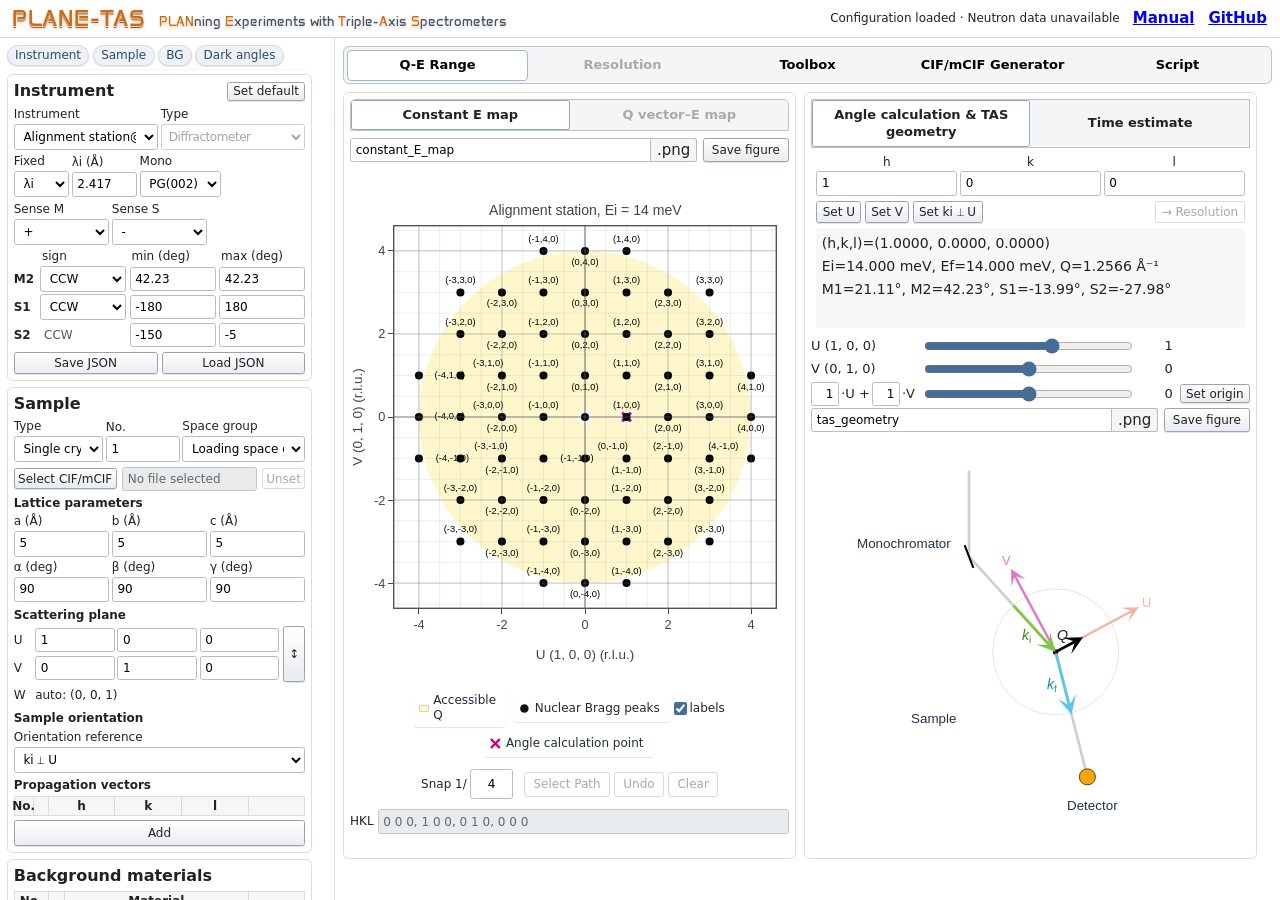
==== index.html @ 4f40eb3d "CSS refactoring" ====
<!DOCTYPE html>

<html lang="en">
<head>
<meta charset="utf-8"/>
<meta content="width=device-width, initial-scale=1" name="viewport"/>
<title>PLANE-TAS</title>
<link href="data:," rel="icon"/>
<!-- Open the connections for Plotly (CDN) and the GitHub API (data-file lists on GitHub Pages) while the page is parsed. -->
<link href="https://cdn.plot.ly" rel="preconnect"/>
<link crossorigin="" href="https://api.github.com" rel="preconnect"/>
<link href="https://fonts.googleapis.com" rel="preconnect"/>
<link crossorigin="" href="https://fonts.gstatic.com" rel="preconnect"/>
<link href="https://fonts.googleapis.com/css2?family=Anta&amp;display=swap" rel="stylesheet"/>
<link href="styles/00-base.css" rel="stylesheet"/>
<link href="styles/01-layout.css" rel="stylesheet"/>
<link href="styles/02-structure-output.css" rel="stylesheet"/>
<link href="styles/03-sidebar.css" rel="stylesheet"/>
<link href="styles/04-geometry.css" rel="stylesheet"/>
<link href="styles/05-script.css" rel="stylesheet"/>
<link href="styles/06-structure-viewer.css" rel="stylesheet"/>
<link href="styles/07-structure-editor.css" rel="stylesheet"/>
<link href="styles/08-toolbox.css" rel="stylesheet"/>
<link href="styles/09-structure-positions.css" rel="stylesheet"/>
<link href="styles/10-structure-style.css" rel="stylesheet"/>
<link href="styles/11-qe.css" rel="stylesheet"/>
<link href="styles/12-resolution.css" rel="stylesheet"/>
<link href="styles/13-structure-spins.css" rel="stylesheet"/>
<link href="styles/14-overrides.css" rel="stylesheet"/>
<script>
/* PLANE-TAS safe recovery: only clear THIS application's keys after a render
   was interrupted. Normal reloads keep all saved user preferences. */
(function(){
  const pendingKey='tas-simulator-structure-render-pending-v1';
  const recoveredKey='tas-simulator-recovered-after-crash-v1';
  const activeKey='tas-simulator-app-runtime-active-v1';
  let recovery=false;
  try {
    const forced=new URLSearchParams(location.search).get('tas-safe-reset')==='1';
    // Hard browser/process termination skips pagehide, leaving this marker.
    recovery=forced || sessionStorage.getItem(pendingKey)==='1' || sessionStorage.getItem(activeKey)==='1';
    if(recovery){
      // Never call localStorage.clear(): unrelated applications may share this origin.
      for(let i=localStorage.length-1;i>=0;i--){
        const key=localStorage.key(i);
        if(key && key.startsWith('tas-'))localStorage.removeItem(key);
      }
      sessionStorage.removeItem(pendingKey);
      sessionStorage.setItem(recoveredKey,'1');
    }
    sessionStorage.setItem(activeKey,'1');
  }catch(_e){ /* Private-mode storage may be unavailable. */ }
  // Clean reload/navigation is NOT a crash. Keep the incomplete-render marker
  // when a user reloads a stuck rendering operation.
  addEventListener('pagehide',()=>{try{sessionStorage.removeItem(activeKey);}catch(_e){}});
  addEventListener('pageshow',e=>{if(e.persisted)try{sessionStorage.setItem(activeKey,'1');}catch(_e){}});
  if(recovery)addEventListener('DOMContentLoaded',()=>{
    const notice=document.getElementById('tasCrashRecoveryNotice');
    if(notice)notice.hidden=false;
  },{once:true});
  window.__tasStructureCrashGuard={
    begin(){try{sessionStorage.setItem(pendingKey,'1');}catch(_e){}},
    complete(){try{sessionStorage.removeItem(pendingKey);}catch(_e){}},
    recovered:recovery
  };
})();
</script>
<script src="src/app/canvas-read-frequently.js"></script>
<!-- Plotly, the Plotly adapter and the application run in this order once the
     HTML has been parsed (defer / module). The page and its 60+ modules then
     download while Plotly (4.5 MB) is still loading, instead of after it. -->
<script defer src="https://cdn.plot.ly/plotly-2.35.2.min.js"></script>
<script defer src="src/qe/tas-plot-density.js"></script>
<script async src="src/app/prefetch.js" type="module"></script>
<script src="src/app.js" type="module"></script>
<!-- Anonymous page-view count (GoatCounter: no cookies, no personal data). -->
<script data-goatcounter="https://hodaka-kikuchi.goatcounter.com/count" async src="https://gc.zgo.at/count.js"></script>
</head>
<body>
<div id="tasCrashRecoveryNotice" role="status" hidden>PLANE-TAS recovered from an interrupted session. Saved PLANE-TAS settings were reset for safety.</div>
<div id="tasTopBar">
<header>
<div class="tas-brand" aria-label="PLANE-TAS — Planning Experiments with Triple-Axis Spectrometers">
  <h1>PLANE-TAS</h1>
  <div class="tas-brand-subtitle"><span class="tas-brand-letter">PLAN</span>ning <span class="tas-brand-letter">E</span>xperiments with <span class="tas-brand-letter">T</span>riple-<span class="tas-brand-letter">A</span>xis <span class="tas-brand-letter">S</span>pectrometers</div>
</div>
<div class="status" id="status" role="status" aria-live="polite">Loading configuration…</div>
</header>
</div>
<div class="shell">
<aside class="sidebar">
<nav class="jump-bar" aria-label="Sidebar sections"><button type="button" data-jump="sidebarInstrument">Instrument</button><button type="button" data-jump="sidebarSample">Sample</button><button type="button" data-jump="sidebarBackground">BG</button><button type="button" data-jump="darkSection">Dark angles</button></nav>
<section id="sidebarInstrument">
<div class="sidebar-heading-row"><h2>Instrument</h2><button id="instrumentSetDefault" type="button" title="Reset Instrument (energy, Sense, crystals, motor limits) to the values of the selected instrument file">Set default</button></div>
<div class="instrument-select-row">
<label>Instrument<select id="instrument"><option>Loading...</option></select></label>
<label>Type<select id="instrumentType" aria-label="Instrument type"><option value="tas">TAS</option></select></label>
</div>
<div class="instrument-primary-row">
<label>Fixed<select id="fixedBeamQuantity" aria-label="Fixed beam quantity">
<option value="Ei">Ei</option><option value="Ef" selected>Ef</option>
<option value="lambda_i">λi</option><option value="lambda_f">λf</option>
<option value="ki">ki</option><option value="kf">kf</option>
</select></label>
<label id="fixedBeamLabel"><span id="fixedBeamLabelText">Ef (meV)</span><input id="fixedBeamValue" type="number" min="0.000001" step="any" inputmode="decimal" value="14.7" aria-label="Fixed beam value"/></label>
<!-- Canonical energy state, retained for every TAS/QE/Resolution/Script calculation. -->
<label id="canonicalFixedModeLabel" class="fixed-beam-internal" aria-hidden="true">Mode<select id="energyMode" tabindex="-1"><option value="Ei fixed">Ei</option><option selected value="Ef fixed">Ef</option></select></label>
<label id="energyLabel" class="fixed-beam-internal" aria-hidden="true">Ef (meV)<input id="energy" step="any" type="number" value="14.7" tabindex="-1"/></label>
<label>Mono<select id="sidebarMonoCrystal" aria-label="Monochromator crystal (linked to Resolution)"></select></label>
<label id="sidebarAnalyzerCrystalWrap">Ana<select id="sidebarAnaCrystal" aria-label="Analyzer crystal (linked to Resolution)"></select></label>
</div>
<div class="grid2" id="tasConventionRow">
<div id="senseRow" class="sense-row">
<label>Sense M<select data-sense-part="0" aria-label="Sense: monochromator"><option>+</option><option selected="">-</option></select></label>
<label>Sense S<select data-sense-part="1" aria-label="Sense: sample"><option selected="">+</option><option>-</option></select></label>
<label id="senseAnalyzerPart">Sense A<select data-sense-part="2" aria-label="Sense: analyzer"><option>+</option><option selected="">-</option></select></label>
<input id="sense" type="hidden" value="-+-"/></div>
</div>
<!-- Motor sign and limits: one row per motor (φ / χ rows for 4-circle only). -->
<div class="motor-limit-table" id="motorLimitTable">
<span class="motor-limit-head"></span><span class="motor-limit-head">sign</span><span class="motor-limit-head">min (deg)</span><span class="motor-limit-head">max (deg)</span>
<span class="motor-limit-name" title="Monochromator scattering angle 2θM">M2</span>
<select id="msign" aria-label="M2 sign"><option value="ccw">CCW</option><option value="cw">CW</option></select>
<input id="M2min" step="0.1" type="number" placeholder="—" aria-label="M2 min (deg)" title="M2 range: Ei range of the Q-E maps for Ef fixed"/>
<input id="M2max" step="0.1" type="number" placeholder="—" aria-label="M2 max (deg)" title="M2 range: Ei range of the Q-E maps for Ef fixed"/>
<span class="motor-limit-name" id="s1LimitName">S1</span>
<select id="s1sign" aria-label="S1 sign"><option value="ccw">CCW</option><option value="cw">CW</option></select>
<input id="S1min" step="0.1" type="number" value="-180" aria-label="S1 min (deg)"/>
<input id="S1max" step="0.1" type="number" value="180" aria-label="S1 max (deg)"/>
<span class="motor-limit-name">S2</span>
<output id="s2SignDisplay" class="motor-sign-display" title="Same as S1 sign">CCW</output>
<input id="S2min" step="0.1" type="number" value="8" aria-label="S2 min (deg)"/>
<input id="S2maxEffective" step="0.1" type="number" aria-label="S2 max (deg)"/>
<span class="motor-limit-name tas-only-limit" title="Analyzer scattering angle 2θA">A2</span>
<select id="asign" class="tas-only-limit" aria-label="A2 sign"><option value="ccw">CCW</option><option value="cw">CW</option></select>
<input id="A2min" class="tas-only-limit" step="0.1" type="number" placeholder="—" aria-label="A2 min (deg)" title="A2 range: Ef range of the Q-E maps for Ei fixed"/>
<input id="A2max" class="tas-only-limit" step="0.1" type="number" placeholder="—" aria-label="A2 max (deg)" title="A2 range: Ef range of the Q-E maps for Ei fixed"/>
<span class="motor-limit-name four-circle-limit hidden">φ</span>
<select id="phiSign" class="four-circle-limit hidden" aria-label="φ sign" title="Positive φ: CCW or CW seen from above at χ = 0"><option value="ccw">CCW</option><option value="cw">CW</option></select>
<input id="phiMin" class="four-circle-limit hidden" step="0.1" type="number" aria-label="φ min (deg)"/>
<input id="phiMax" class="four-circle-limit hidden" step="0.1" type="number" aria-label="φ max (deg)"/>
<span class="motor-limit-name four-circle-limit hidden">χ</span>
<select id="chiSign" class="four-circle-limit hidden" aria-label="χ sign" title="Positive χ: CCW or CW seen from upstream along the bisector of ki and kf"><option value="ccw">CCW</option><option value="cw">CW</option></select>
<input id="chiMin" class="four-circle-limit hidden" step="0.1" type="number" aria-label="χ min (deg)"/>
<input id="chiMax" class="four-circle-limit hidden" step="0.1" type="number" aria-label="χ max (deg)"/>
</div>
<div class="instrument-json-row">
<button id="instrumentJsonSave" type="button" title="Save the selected instrument with the current settings as an instrument JSON file">Save JSON</button>
<button id="instrumentJsonLoad" type="button" title="Load an instrument JSON file and add it to the Instrument list (the last loaded one is kept in this browser)">Load JSON</button>
<input id="instrumentJsonFile" type="file" accept=".json" hidden/>
</div>
</section>
<section id="sidebarSample">
<h2>Sample</h2>
<div class="sample-spacegroup-row">
<label>Type<select id="sampleMode"><option selected="" value="single">Single crystal</option><option value="powder">Powder</option></select></label>
<label>No.
      <input id="sampleSpaceGroupNumber" inputmode="numeric" max="230" min="1" step="1" type="number" value="1"/>
</label>
<label>Space group
      <select id="sampleSpaceGroup"><option value="">Loading space groups...</option></select>
</label>
</div>
<div class="cif-select-row" id="cifSelectRow">
<button id="cifSelectButton" type="button">Select CIF/mCIF</button>
<input aria-label="Selected CIF file" class="cif-file-name" id="cifFileName" readonly="" type="text" value="No file selected"/>
<button disabled="" id="cifClearButton" type="button" title="Stop using this file (as if none had been loaded); the lattice, space group and Structure editor stay">Unset</button>
<input accept=".cif,.mcif" hidden="" id="cifFileInput" type="file"/>
</div>
<h3 class="lattice-parameters-heading">Lattice parameters</h3>
<div class="grid3">
<label>a (Å)<input id="a" step="0.01" type="number" value="5"/></label><label>b (Å)<input id="b" step="0.01" type="number" value="5"/></label><label>c (Å)<input id="c" step="0.01" type="number" value="5"/></label>
<label>α (deg)<input id="alpha" step="1" type="number" value="90"/></label><label>β (deg)<input id="beta" step="1" type="number" value="90"/></label><label>γ (deg)<input id="gamma" step="1" type="number" value="90"/></label>
</div>
<div id="singleCrystalInputs">
<h3>Scattering plane</h3>
<div class="uv-entry-grid">
<div class="vector uv-vector-u"><span>U</span><input id="Uh" type="text" inputmode="text" data-fraction="" value="1"/><input id="Uk" type="text" inputmode="text" data-fraction="" value="0"/><input id="Ul" type="text" inputmode="text" data-fraction="" value="0"/></div>
<div class="vector uv-vector-v"><span>V</span><input id="Vh" type="text" inputmode="text" data-fraction="" value="0"/><input id="Vk" type="text" inputmode="text" data-fraction="" value="1"/><input id="Vl" type="text" inputmode="text" data-fraction="" value="0"/></div>
<button aria-label="Swap U and V" class="uv-flip-button" id="flipUV" title="Swap U and V" type="button">↕</button>
</div>
<div class="vector auto-row"><span>W</span><span class="auto-vector" id="Wauto">auto: (0, 0, 1)</span></div>
</div>
<div id="referenceSection">
<h3>Sample orientation</h3>
<label>Orientation reference<select id="orientationReference"><option selected="" value="perpU">k<sub>i</sub> ⟂ U</option><option value="perpV">k<sub>i</sub> ⟂ V</option><option value="parallelU">k<sub>i</sub> ∥ U</option><option value="parallelV">k<sub>i</sub> ∥ V</option><option value="bragg">Bragg peak position</option></select></label>
<div class="bragg-reference hidden" id="braggReferenceInputs"><div class="sidebar-table-head bragg-head" aria-hidden="true"><span>Peak</span><span>h</span><span>k</span><span>l</span><span id="braggS1Head">S1 (deg)</span></div><div class="bragg-row"><span class="bragg-no">1</span><input id="refh" type="text" inputmode="text" data-fraction="" value="1" aria-label="Peak 1 h"/><input id="refk" type="text" inputmode="text" data-fraction="" value="0" aria-label="Peak 1 k"/><input id="refl" type="text" inputmode="text" data-fraction="" value="0" aria-label="Peak 1 l"/><input id="refs1" step="0.1" type="number" value="0" aria-label="Peak 1 S1 (deg)"/></div><div class="bragg-row" id="braggPeak2Row"><span class="bragg-no">2</span><input id="refh2" type="text" inputmode="text" data-fraction="" value="0" aria-label="Peak 2 h"/><input id="refk2" type="text" inputmode="text" data-fraction="" value="1" aria-label="Peak 2 k"/><input id="refl2" type="text" inputmode="text" data-fraction="" value="0" aria-label="Peak 2 l"/><input id="refs12" step="0.1" type="number" value="" placeholder="optional" aria-label="Peak 2 S1 (deg)"/></div><div class="bragg-check-row"><span aria-live="polite" class="bragg-check-message" id="braggCheckMessage"></span><button id="braggReset" type="button">Reset</button></div></div>
<div aria-live="polite" class="orientation-plane-warning hidden" id="braggPlaneWarning" role="status"></div>
</div>
<h3>Propagation vectors</h3>
<input id="propagationCount" type="hidden" value="0"/>
<div class="sidebar-table-head propagation-head" aria-hidden="true"><span>No.</span><span></span><span>h</span><span>k</span><span>l</span><span></span></div>
<div class="propagation-vectors" id="propagationVectors"></div>
<button class="dynamic-add-wide" id="addPropagationVector" type="button">Add</button>
<div id="sampleDispersionSection">
<h3>Dispersion</h3>
<div class="cif-select-row" id="dispersionSelectRow">
<button id="dispersionSelectButton" type="button" title="A dispersion table (h, k, l, E1 … En, I1 … In) or a 2D slice saved with Save CSV in Resolution › Convolution, drawn on the Q-E maps">Select file</button>
<input aria-label="Dispersion file shown on the Q-E maps" class="cif-file-name" id="dispersionFileName" readonly="" type="text" value="No file selected" data-no-persist=""/>
<button disabled="" id="dispersionUnsetButton" type="button" title="Stop showing this file on the Q-E maps">Unset</button>
<input accept=".txt,.dat,.csv" hidden="" id="dispersionFileInput" type="file" data-no-persist=""/>
</div>
<div aria-live="polite" class="orientation-plane-warning hidden" id="dispersionMessage" role="status"></div>
</div>
</section>
<section id="sidebarBackground"><h2>Background materials</h2>
<input id="backgroundCount" type="hidden" value="0"/>
<div class="sidebar-table-head background-head" aria-hidden="true"><span>No.</span><span></span><span>Material</span><span></span></div>
<div class="background-rows" id="backgroundRows"></div>
<button class="dynamic-add-wide" id="addBackground" type="button">Add</button>
</section>
<section id="darkSection"><h2>Dark angles</h2>
<input id="darkAssetCount" type="hidden" value="0"/>
<div id="darkAssets"></div>
<button class="dynamic-add-wide" id="addDarkAsset" type="button">Add</button>
</section>
</aside>
<main>
<div class="error hidden" id="errorBox"></div>
<nav aria-label="Simulator view" class="main-tabs" role="tablist">
<button aria-controls="qePanel" aria-selected="true" class="tab-button active" data-tab="qe" id="tabQe" role="tab" type="button">Q-E Range</button>
<button aria-controls="resolutionPanel" aria-selected="false" class="tab-button" data-tab="resolution" id="tabResolution" role="tab" type="button">Resolution</button>
<button aria-controls="toolboxPanel" aria-selected="false" class="tab-button" data-tab="toolbox" id="tabToolbox" role="tab" type="button">Toolbox</button>
<button aria-controls="structurePanel" aria-selected="false" class="tab-button" data-tab="cif-generator" id="tabCifGenerator" role="tab" type="button">CIF/mCIF Generator</button>
<button aria-controls="scriptPanel" aria-selected="false" class="tab-button" data-tab="script" id="tabScript" role="tab" type="button">Script</button>
</nav>
<div class="main-scroll" id="mainScroll">
<div aria-labelledby="tabQe" class="tab-panel" id="qePanel" role="tabpanel">
<div id="singleMain">
<div class="chart-grid"><div class="qe-main-plot-column">
<div aria-label="Q-E map view" class="geometry-card-tabs qe-map-tabs" role="tablist">
<button aria-controls="qeConstantMapPane" aria-selected="true" class="geometry-card-tab active" id="qeMapTabConstant" role="tab" type="button">Constant E map</button>
<button aria-controls="qeVectorMapPane" aria-selected="false" class="geometry-card-tab" id="qeMapTabVector" role="tab" type="button">Q vector–E map</button>
</div>
<div aria-labelledby="qeMapTabConstant" class="qe-map-pane" id="qeConstantMapPane" role="tabpanel">
<!-- Control rows of the Constant E map, written here (not built at start-up) so that they have their final layout while the page loads: file name | Save figure, then the slider row (ħω: slider, entry, λ/2 for TAS; W for 4-circle) | spurion warning. -->
<div class="qe-range-control-grid" id="qeRangeControlGrid">
<div class="qe-save-cell save-name-row"><span class="cif-filename-entry figure-name-entry"><input id="qeFigureName" type="text" data-no-persist="" spellcheck="false" aria-label="File name for Save figure"/><span class="cif-filename-suffix">.png</span></span><button id="qeSaveFigure" class="qe-save-figure" type="button">Save figure</button></div>
<div class="qe-range-control"><div class="qe-control-entry qe-hw-control-entry"><span>ħω (meV)</span><label class="checkbox-label qe-lambda-half-toggle" title="λ/2 (only elastic)"><input id="lambdaHalf" type="checkbox"/><span>λ/2</span></label><input id="hwEntry" type="number" step="0.1" value="0.0"/></div><input id="hwSlider" max="0" min="0" step="1" type="range" value="0"/></div>
<div class="qe-range-control hidden" id="qeWCard"><div class="qe-control-entry qe-s2-control-entry"><span id="qeWLabel">W (r.l.u.)</span><input id="qeWEntry" aria-label="W (r.l.u.)" type="number" step="0.01" value="0.00"/></div><input id="qeWSlider" type="range" min="-3" max="3" step="0.01" value="0"/></div>
<div class="qe-spurion-cell"><span id="qeSpurionWarning" class="qe-spurion-warning" role="status" aria-live="polite"></span></div>
</div>
<div class="qe-plot-frame" id="singlePlotFrame">
  <div class="qe-plot" id="singlePlot"></div>
  <div id="qePathHitLayer" class="qe-path-hit-layer" aria-label="Tap points in the Q-E map to select a reciprocal-space path"></div>
</div><div class="qe-plot powder hidden" id="powderPlot"></div>
<div class="qe-external-legend hidden" id="qePowderLegend" aria-label="Powder Q–E map legend"></div>
<div class="qe-external-legend" id="qePlotLegend" aria-label="Constant E map legend"></div>
<div class="qe-colorbar-range qe-scale-row hidden" id="sfColorbarRange" aria-label="Colour scales of the peaks"><label class="qe-nuclear-entry"><span>F<sub>N</sub> min</span><input class="qe-colorbar-value qe-colorbar-value-min" id="sfColorMinEntry" type="number" min="0" max="0.9999" step="any" value="0" aria-label="Edit colorbar minimum"/></label><label class="qe-nuclear-entry"><span>F<sub>N</sub> max</span><input class="qe-colorbar-value qe-colorbar-value-max" id="sfColorMaxEntry" type="number" min="0.0001" max="1" step="any" value="1" aria-label="Edit colorbar maximum"/></label><span class="qe-magnetic-ratio qe-magnetic-entry" id="mfMaxRatio"></span><label class="qe-magnetic-entry"><span>F<sub>M</sub> min</span><input class="qe-colorbar-value qe-colorbar-value-min qe-magnetic-entry" id="mfColorMinEntry" type="number" min="0" max="0.9999" step="any" value="0" aria-label="Edit magnetic colorbar minimum"/></label><label class="qe-magnetic-entry"><span>F<sub>M</sub> max</span><input class="qe-colorbar-value qe-colorbar-value-max qe-magnetic-entry" id="mfColorMaxEntry" type="number" min="0.0001" max="1" step="any" value="1" aria-label="Edit magnetic colorbar maximum"/></label><label class="qe-dispersion-entry"><span>I min</span><input class="qe-colorbar-value qe-colorbar-value-min" id="dispColorMinEntry" type="number" min="0.01" max="0.9999" step="any" value="0.01" aria-label="Dispersion colour scale minimum (weaker is not drawn)" title="Weaker than this (relative to the maximum) is not drawn; at least 0.01"/></label><label class="qe-dispersion-entry"><span>I max</span><input class="qe-colorbar-value qe-colorbar-value-max" id="dispColorMaxEntry" type="number" min="0.0101" max="1" step="any" value="1" aria-label="Dispersion colour scale maximum"/></label><label class="qe-dispersion-entry qe-dispersion-log"><span>log I</span><input id="dispColorLog" type="checkbox" aria-label="Logarithmic dispersion colour scale"/></label></div>
<div class="nuclear-label-control" id="qeDisplayControls" aria-label="Constant E map display controls">
  <div class="qe-path-tools" aria-label="Q path selection controls">
    <label class="qe-path-snap-label" for="qePathSnap">Snap 1/<input data-numeric="int" id="qePathSnap" type="text" inputmode="numeric" value="" placeholder="free" data-no-persist="" aria-label="Snap Q path points and the dragged Angle-calculation target to multiples of 1/n of U and V (empty = free)" title="Snap to multiples of 1/n of U and V. Default: 1/6 for hexagonal/trigonal (60° or 120°) lattices, otherwise 1/4. Clear the box (or enter 0) for free positioning."/></label>
    <button id="qePathPickToggle" class="qe-path-pick" type="button" aria-pressed="false">Select Path</button>
    <button id="qePathUndo" type="button" disabled>Undo</button>
    <button id="qePathClear" type="button" disabled>Clear</button>
  </div>
</div>
<div class="qe-vector-path-input qe-constant-path-input">
  <label for="qePathHKLConstant">HKL</label>
  <input id="qePathHKLConstant" type="text" spellcheck="false" autocomplete="off" data-no-persist=""
    value=""
    placeholder="1 0 0, 1/2 0 0, 1/3 1/3 0, 1 0 0"
    aria-label="HKL path (same as the Q vector–E map path)"/>
</div>
</div>
<div aria-labelledby="qeMapTabVector" class="qe-map-pane hidden" id="qeVectorMapPane" role="tabpanel">
<div aria-live="polite" class="orientation-plane-warning hidden" id="qeVectorPlaneWarning"></div>
<div class="save-name-row qe-vector-save-row"><span class="cif-filename-entry figure-name-entry"><input id="qeVectorFigureName" type="text" data-no-persist="" spellcheck="false" aria-label="File name for Save figure"/><span class="cif-filename-suffix">.png</span></span><button id="qeVectorSaveFigure" class="qe-save-figure" type="button">Save figure</button></div>
<div class="qe-plot-frame" id="qeVectorPlotFrame">
  <div class="qe-plot" id="qeVectorPlot"></div>
</div>
<div class="qe-external-legend" id="qeVectorLegend" aria-label="Q vector–E map legend"></div>
<!-- The peak Scale row (#sfColorbarRange) is moved here while this tab is open. -->
<div class="qe-vector-path-input qe-constant-path-input">
  <label for="qeVectorHKLPath">HKL</label>
  <input id="qeVectorHKLPath" type="text" spellcheck="false" autocomplete="off"
    value=""
    placeholder="1 0 0, 1/2 0 0, 1/3 1/3 0, 1 0 0"
    aria-label="HKL path as comma-separated H K L coordinates"
    aria-describedby="qeVectorMessage"/>
</div>
<div aria-live="polite" class="time-estimate-message" id="qeVectorMessage"></div>
</div>
</div><div class="geometry-card">
<div aria-label="Angle calculation and time estimate" class="geometry-card-tabs" role="tablist">
<button aria-controls="geometryAnglesPane" aria-selected="true" class="geometry-card-tab active" id="geometryTabAngles" role="tab" type="button">Angle calculation &amp; TAS geometry</button>
<button aria-controls="geometryTimePane" aria-selected="false" class="geometry-card-tab" id="geometryTabTime" role="tab" type="button">Time estimate</button>
</div>
<div aria-labelledby="geometryTabAngles" class="geometry-card-pane" id="geometryAnglesPane" role="tabpanel">
<div class="geometry-target">
<div id="singleGeometryTarget">
<div class="geometry-target-row"><div class="grid4"><label>h<input id="geomH" type="text" inputmode="text" data-fraction="" value="1"/></label><label>k<input id="geomK" type="text" inputmode="text" data-fraction="" value="0"/></label><label>l<input id="geomL" type="text" inputmode="text" data-fraction="" value="0"/></label><label>ħω (meV)<input id="geomHW" step="0.1" type="number" value="0"/></label></div><div class="geometry-target-buttons"><div class="geometry-target-all-buttons"><button id="geomSetU" type="button">Set U</button><button id="geomSetV" type="button">Set V</button><button id="geomPerpU" type="button">ki ⟂ U</button><button class="hidden" id="geomPerpV" type="button">ki ⟂ V</button><button class="hidden" id="geomParallelU" type="button">ki ∥ U</button><button class="hidden" id="geomParallelV" type="button">ki ∥ V</button><button class="hidden" id="geomSetBragg" type="button">Set Bragg peak</button><button class="geometry-to-resolution" id="geomToResolution" type="button" title="Use this point (h, k, l, ħω) in the Resolution tab and open it">→ Resolution</button></div></div></div>
</div>
<div class="powder-geometry-target hidden" id="powderGeometryTarget">
<label>S2 (deg)<input id="powderGeomS2" inputmode="text" type="text" value="-30"/></label>
<label>Q (Å⁻¹)<input id="powderGeomQ" inputmode="text" type="text" value="1.0"/></label>
<label>ħω (meV)<input id="powderGeomHW" inputmode="text" type="text" value="0"/></label>
</div>
<div aria-live="polite" class="orientation-plane-warning hidden" id="geometryPlaneWarning"></div>
<div class="geometry-angles" id="geometryAngles">Enter a target Q and ħω to calculate TAS angles.</div>
</div>
<div class="geometry-sliders" id="geometrySliders" aria-label="Target Q and ħω sliders">
<label class="geometry-slider-row"><span>ħω (meV)</span><input id="geomSliderHW" data-no-persist="" type="range" min="-10" max="10" step="0.1" value="0"/><output id="geomSliderHWValue">0</output><span></span></label>
<label class="geometry-slider-row"><span id="geomSliderULabel">U (1, 0, 0)</span><input id="geomSliderU" data-no-persist="" type="range" min="-2" max="2" step="0.01" value="1"/><output id="geomSliderUValue">1</output><span></span></label>
<label class="geometry-slider-row"><span id="geomSliderVLabel">V (0, 1, 0)</span><input id="geomSliderV" data-no-persist="" type="range" min="-2" max="2" step="0.01" value="0"/><output id="geomSliderVValue">0</output><span></span></label>
<label class="geometry-slider-row hidden" id="geomSliderWRow"><span id="geomSliderWLabel">W (0, 0, 1)</span><input id="geomSliderW" data-no-persist="" type="range" min="-2" max="2" step="0.01" value="0"/><output id="geomSliderWValue">0</output><span></span></label>
<div class="geometry-slider-row geometry-slider-combo"><span class="geometry-combo-label"><input id="geomComboU" type="text" inputmode="text" data-fraction="" value="1" aria-label="Coefficient of U"/>·U + <input id="geomComboV" type="text" inputmode="text" data-fraction="" value="1" aria-label="Coefficient of V"/>·V</span><input id="geomSliderCombo" data-no-persist="" type="range" min="-2" max="2" step="0.01" value="0" aria-label="Move the target along the linear combination of U and V"/><output id="geomSliderComboValue">0</output><button id="geomComboSetOrigin" type="button" title="Use the current target as the origin (slider = 0)">Set origin</button></div>
</div>
<div class="geometry-sliders hidden" id="powderGeometrySliders" aria-label="Powder target ħω, Q and S2 sliders">
<label class="geometry-slider-row"><span>ħω (meV)</span><input id="powderSliderHW" data-no-persist="" type="range" min="-10" max="10" step="0.1" value="0"/><output id="powderSliderHWValue">0</output><span></span></label>
<label class="geometry-slider-row"><span>Q (Å⁻¹)</span><input id="powderSliderQ" data-no-persist="" type="range" min="0" max="5" step="0.001" value="1"/><output id="powderSliderQValue">1</output><span></span></label>
<label class="geometry-slider-row"><span>S2 (deg)</span><input id="powderSliderS2" data-no-persist="" type="range" min="-180" max="180" step="0.1" value="-30"/><output id="powderSliderS2Value">-30</output><span></span></label>
</div>
<div class="save-name-row geometry-save-row"><span class="cif-filename-entry figure-name-entry"><input id="geometryFigureName" type="text" data-no-persist="" spellcheck="false" aria-label="File name for Save figure"/><span class="cif-filename-suffix">.png</span></span><button id="geometrySaveFigure" type="button" disabled title="Save the drawing with the Angle calculation result as PNG">Save figure</button></div>
<div id="geometryDefaultPlotMount"><div class="qe-plot geometry" id="geometryPlot"></div></div>
</div>
<div aria-labelledby="geometryTabTime" class="geometry-card-pane time-estimate-pane hidden" id="geometryTimePane" role="tabpanel">
<div class="time-info-panel hidden" id="timeEstimateInfoPanel">
<div class="time-range-help">Command selects the action (drive / driverel / scan / scanrel / scantitle / count / wait / loop); Target selects the motor or logical variable for motion commands. Scan/scanrel Details use initial final step. HKLE uses H, K, L and E fields; at least one field must be ranged for a scan. br uses one HKL field with three space-separated values. scantitle accepts free text and enclosing loopN references (for example T=loop1), which export as SPICE loop variables such as T=%i. loop automatically creates its paired endloop. count uses MCU; wait remains in seconds. Scan/count MCU values are converted to real time using the MCU setting below. Fractions are accepted in numeric Details.</div>
<div class="time-mcu-help"><strong>Calc MCU:</strong> Scan and count durations use the MCU value above together with the configured seconds per MCU. Ranged scan MCU values are used as relative weights and only unfixed scans are rescaled to fit the Scan start–finish time. Loop repetitions and Movement time are included. Fixed-Details commands use MCU = 0; wait remains in seconds. Adjusted MCU values are whole numbers and are truncated downward.</div>
</div>
<div aria-label="Time estimate settings" class="time-estimate-settings">
<label><span>1 MCU =</span><span class="time-setting-entry"><input id="timeMcuSecondsPerUnit" inputmode="decimal" min="0.000001" step="0.001" type="number" value="1"/><span>s</span></span></label>
<label><span>Movement time</span><span class="time-setting-entry"><input id="timeMovementPercent" inputmode="decimal" min="0" step="0.1" type="number" value="1"/><span>%</span></span></label>
<button aria-controls="timeEstimateInfoPanel" aria-expanded="false" class="info-toggle-button" id="timeEstimateInfoToggle" title="Show Time estimate information" type="button">ⓘ Info</button>
</div>
<div class="time-scan-table-wrap">
<div class="time-scan-table">
<div class="time-scan-header">No</div>
<div class="time-scan-header">Command</div>
<div class="time-scan-header">Target</div>
<div class="time-scan-header">Details</div>
<div class="time-scan-header">MCU</div>
<div class="time-scan-header time-fix-header"><span>Fix</span><input aria-label="Fix selected scans or all scans" id="timeFixAll" type="checkbox"/></div>
<div class="time-scan-rows" id="timeScanRows"></div>
</div>
</div>
<div class="time-scan-actions">
<button id="timeCopyScan" type="button">Copy</button>
<button id="timeAddScan" type="button">Add</button>
<button disabled="" id="timeRemoveScan" type="button">Remove</button>
</div>
<div class="time-estimate-controls">
<div class="time-estimate-button-row">
<button class="time-set-now" id="timeEstimateNow" type="button">Set now</button>
<button id="timeEstimateCalc" type="button">Calc finish</button>
<button id="timeEstimateCalcMcu" type="button">Calc MCU</button>
</div>
<label class="time-datetime-label time-start-row">
<span class="time-datetime-title">Scan start</span>
<span class="time-datetime-entry">
<input aria-label="Scan start date" id="timeEstimateStartDate" type="date"/>
<span class="time-clock-entry"><input data-numeric="int" aria-label="Scan start hour" id="timeEstimateStartHour" inputmode="numeric" maxlength="2" placeholder="HH" type="text"/><span>:</span><input data-numeric="int" aria-label="Scan start minute" id="timeEstimateStartMinute" inputmode="numeric" maxlength="2" placeholder="MM" type="text"/></span>
</span>
</label>
<label class="time-datetime-label time-finish-row">
<span class="time-datetime-title">Scan finish</span>
<span class="time-datetime-entry">
<input aria-label="Scan finish date" id="timeEstimateEndDate" type="date"/>
<span class="time-clock-entry"><input data-numeric="int" aria-label="Scan finish hour" id="timeEstimateEndHour" inputmode="numeric" maxlength="2" placeholder="HH" type="text"/><span>:</span><input data-numeric="int" aria-label="Scan finish minute" id="timeEstimateEndMinute" inputmode="numeric" maxlength="2" placeholder="MM" type="text"/></span>
</span>
</label>
</div>
<div aria-live="polite" class="time-estimate-message" id="timeEstimateMessage"></div>
</div>
</div></div>
</div>
</div>
<div aria-labelledby="tabResolution" class="tab-panel hidden" id="resolutionPanel" role="tabpanel">
<div class="resolution-workspace">
<aside class="resolution-instrument-details" id="resolutionInstrumentDetails">
<div class="resolution-details-head">
<div class="resolution-detail-title sidebar-heading-row"><span>Instrument details</span><button id="instrumentDetailsSetDefault" type="button" title="Reset the Instrument details (collimation, focusing, mosaic, sizes, distances) to the values of the selected instrument file">Set default</button></div>
<nav class="jump-bar" aria-label="Instrument details sections"><button type="button" data-jump="detailsFocusing">Focusing</button><button type="button" data-jump="detailsCollimator">Collimator</button><button type="button" data-jump="detailsCrystal">Crystal</button><button type="button" data-jump="detailsComponent">Component</button></nav>
</div>
<div class="resolution-details-body" id="resolutionDetailsBody">
<section class="instrument-fixed-section" id="detailsFocusing"><div class="instrument-fixed-heading">Focusing</div>
<div id="resolutionFocusingGrid">
<div class="coll-grid focus-grid"><b class="focus-name">Monochromator</b>
<label class="coll-head" for="monoHType">Horizontal</label><label class="coll-head" for="monoHB">Blades</label><label class="coll-head" for="monoVType">Vertical</label><label class="coll-head" for="monoVB">Blades</label>
<select aria-label="Monochromator horizontal focusing" id="monoHType"><option value="flat" selected>Flat</option><option value="focusing">Focusing</option></select><input aria-label="Monochromator horizontal blades" id="monoHB" min="1" type="number" value="1"/><select aria-label="Monochromator vertical focusing" id="monoVType"><option value="flat">Flat</option><option value="focusing" selected>Focusing</option></select><input aria-label="Monochromator vertical blades" id="monoVB" min="1" type="number" value="1"/>
<input hidden id="monoHF" type="checkbox"/><input checked="" hidden id="monoVF" type="checkbox"/></div>
<div class="coll-grid focus-grid" id="resolutionAnalyzerFocusing"><b class="focus-name">Analyzer</b>
<label class="coll-head" for="anaHType">Horizontal</label><label class="coll-head" for="anaHB">Blades</label><label class="coll-head" for="anaVType">Vertical</label><label class="coll-head" for="anaVB">Blades</label>
<select aria-label="Analyzer horizontal focusing" id="anaHType"><option value="flat" selected>Flat</option><option value="focusing">Focusing</option></select><input aria-label="Analyzer horizontal blades" id="anaHB" min="1" type="number" value="1"/><select aria-label="Analyzer vertical focusing" id="anaVType"><option value="flat">Flat</option><option value="focusing" selected>Focusing</option></select><input aria-label="Analyzer vertical blades" id="anaVB" min="1" type="number" value="1"/>
<input hidden id="anaHF" type="checkbox"/><input checked="" hidden id="anaVF" type="checkbox"/></div>
</div>
</section>
<section class="instrument-fixed-section" id="detailsCollimator"><div class="instrument-fixed-heading">Collimator <small>(min; blank: none)</small></div>
<input hidden id="gm1" type="checkbox"/>
<div class="coll-grid">
<label class="coll-head" for="coll1Type">1st</label><label class="coll-head res-coll1-soller" for="div1h">Horizontal</label><label class="coll-head res-coll1-soller" for="div1v">Vertical</label><label class="coll-head coll-span2 res-coll1-guide" for="div1m" hidden>m-value</label>
<select aria-label="1st collimator type" id="coll1Type"><option value="soller">Soller</option><option value="supermirror">Supermirror</option></select><input aria-label="1st horizontal divergence" class="res-coll1-soller" id="div1h" placeholder="blank or value" type="number" value="40"/><input aria-label="1st vertical divergence" class="res-coll1-soller" id="div1v" placeholder="blank or value" type="number" value="40"/><input aria-label="Supermirror m-value" class="coll-span2 res-coll1-guide" hidden id="div1m" step="0.1" type="number" value="2"/>
<label class="coll-head" for="coll2Type">2nd</label><label class="coll-head" for="div2h">Horizontal</label><label class="coll-head" for="div2v">Vertical</label>
<select aria-label="2nd collimator type" id="coll2Type" disabled title="Soller only (leave H blank when no collimator is installed)"><option value="soller">Soller</option></select><input aria-label="2nd horizontal divergence" id="div2h" placeholder="blank or value" type="number" value="40"/><input aria-label="2nd vertical divergence" id="div2v" placeholder="blank or value" type="number" value="40"/>
<label class="coll-head" for="coll3Type">3rd</label><label class="coll-head" for="div3h">Horizontal</label><label class="coll-head" for="div3v">Vertical</label>
<select aria-label="3rd collimator type" id="coll3Type" title="Radial: the horizontal divergence is the angular size of the analyzer seen from the sample (default with a horizontally focusing analyzer)"><option value="soller">Soller</option><option value="radial">Radial</option></select><input aria-label="3rd horizontal divergence" id="div3h" placeholder="blank or value" type="number" value="40"/><input aria-label="Radial collimator: equivalent divergence" class="coll3-radial-value" hidden id="div3hRadial" readonly title="Angular size of the analyzer seen from the sample, as a Gaussian of the same variance (updated by each resolution calculation)" type="text" value="radial"/><input aria-label="3rd vertical divergence" id="div3v" placeholder="blank or value" type="number" value="40"/>
<label class="coll-head" for="coll4Type">4th</label><label class="coll-head" for="div4h">Horizontal</label><label class="coll-head" for="div4v">Vertical</label>
<select aria-label="4th collimator type" id="coll4Type" disabled title="Soller only (leave H blank when no collimator is installed)"><option value="soller">Soller</option></select><input aria-label="4th horizontal divergence" id="div4h" placeholder="blank or value" type="number" value="80"/><input aria-label="4th vertical divergence" id="div4v" placeholder="blank or value" type="number" value="80"/>
</div></section>
<section class="instrument-fixed-section" id="detailsCrystal"><div class="instrument-fixed-heading">Crystal &amp; mosaic <small>(min)</small></div>
<div class="coll-grid crystal-grid"><b class="focus-name">Monochromator</b>
<label class="coll-head" for="monoCrystal">Crystal</label><label class="coll-head" for="dMono">d (Å)</label><label class="coll-head" for="mosMonoH">Mosaic H</label><label class="coll-head" for="mosMonoV">Mosaic V</label>
<select aria-label="Monochromator crystal" id="monoCrystal"></select><input aria-label="Monochromator d spacing" id="dMono" min="0.000001" step="any" type="number" value="3.355"/><input aria-label="Monochromator mosaic H" id="mosMonoH" type="number" value="30"/><input aria-label="Monochromator mosaic V" id="mosMonoV" type="number" value="30"/></div>
<div class="coll-grid crystal-grid"><b class="focus-name">Sample</b>
<span></span><span></span><label class="coll-head" for="mosSamH">Mosaic H</label><label class="coll-head" for="mosSamV">Mosaic V</label>
<span></span><span></span><input aria-label="Sample mosaic H" id="mosSamH" type="number" value="60"/><input aria-label="Sample mosaic V" id="mosSamV" type="number" value="60"/></div>
<div class="coll-grid crystal-grid" id="resolutionAnalyzerCrystalSection"><b class="focus-name">Analyzer</b>
<label class="coll-head" for="anaCrystal">Crystal</label><label class="coll-head" for="dAna">d (Å)</label><label class="coll-head" for="mosAnaH">Mosaic H</label><label class="coll-head" for="mosAnaV">Mosaic V</label>
<select aria-label="Analyzer crystal" id="anaCrystal"></select><input aria-label="Analyzer d spacing" id="dAna" min="0.000001" step="any" type="number" value="3.355"/><input aria-label="Analyzer mosaic H" id="mosAnaH" type="number" value="30"/><input aria-label="Analyzer mosaic V" id="mosAnaV" type="number" value="30"/></div>
</section>
<section class="instrument-fixed-section" id="detailsComponent"><div class="instrument-fixed-heading">Component <small>(distance m, size cm)</small></div>
<h3>Distance <small>(m)</small></h3><div class="grid4 resolution-distance-grid" id="resolutionDistanceGrid"><label>L0<input id="L0" step="0.01" type="number" value="1.5"/></label><label>L1<input id="L1" step="0.01" type="number" value="1.5"/></label><label class="resolution-tas-distance">L2<input id="L2" step="0.01" type="number" value="1.5"/></label><label class="resolution-tas-distance">L3<input id="L3" step="0.01" type="number" value="1.5"/></label><label class="resolution-diffraction-distance hidden" id="resolutionSampleDetectorDistanceLabel">LSD<input id="sampleDetectorDistance" aria-label="Sample to detector distance in metres" min="0" step="0.01" type="number" placeholder="Not specified"/></label></div>
<h3>Size and shape <small>(cm)</small></h3>
<div class="coll-grid size-grid"><b class="focus-name">Source</b>
<label class="coll-head" for="sourceShape">Shape</label><label class="coll-head" for="srcWcm">Width</label><label class="coll-head" for="srcHcm">Height</label>
<select aria-label="Source shape" id="sourceShape"><option value="rectangle" selected>Rectangle</option><option value="circle">Circle</option></select><input aria-label="Source width" id="srcWcm" min="0" step="0.1" type="number" value="2"/><input aria-label="Source height" id="srcHcm" min="0" step="0.1" type="number" value="2"/></div>
<div class="coll-grid size-grid"><b class="focus-name">Monochromator <small>(per piece)</small></b>
<label class="coll-head" for="monoWcm">Width</label><label class="coll-head" for="monoHcm">Height</label><label class="coll-head" for="monoTcm">Thickness</label>
<input aria-label="Monochromator width" id="monoWcm" min="0" step="0.1" type="number" value="2"/><input aria-label="Monochromator height" id="monoHcm" min="0" step="0.1" type="number" value="2"/><input aria-label="Monochromator thickness" id="monoTcm" min="0" step="0.1" type="number" value="0.2"/></div>
<div class="coll-grid size-grid size-grid-sample resolution-sample-size"><b class="focus-name">Sample</b>
<label class="coll-head" for="sampleShape">Shape</label><label class="coll-head sample-box-only" for="sampleUcm">Along U</label><label class="coll-head sample-box-only" for="sampleVcm">Along ⊥U</label><label class="coll-head sample-cylinder-only" for="sampleDcm">Diameter</label><label class="coll-head" for="sampleHcm">Height</label>
<select aria-label="Sample shape" id="sampleShape"><option value="box" selected>Cuboid</option><option value="cylinder">Cylinder</option></select><input aria-label="Sample edge along U" class="sample-box-only" id="sampleUcm" min="0" step="0.1" type="number" value="1" title="Edge length along U"/><input aria-label="Sample edge perpendicular to U" class="sample-box-only" id="sampleVcm" min="0" step="0.1" type="number" value="1" title="Edge length in the scattering plane perpendicular to U (V side)"/><input aria-label="Sample diameter" class="sample-cylinder-only" id="sampleDcm" min="0" step="0.1" type="number" value="1"/><input aria-label="Sample height" id="sampleHcm" min="0" step="0.1" type="number" value="2"/></div>
<div class="coll-grid size-grid" id="resolutionAnalyzerSizeSection"><b class="focus-name">Analyzer <small>(per piece)</small></b>
<label class="coll-head" for="anaWcm">Width</label><label class="coll-head" for="anaHcm">Height</label><label class="coll-head" for="anaTcm">Thickness</label>
<input aria-label="Analyzer width" id="anaWcm" min="0" step="0.1" type="number" value="2"/><input aria-label="Analyzer height" id="anaHcm" min="0" step="0.1" type="number" value="2"/><input aria-label="Analyzer thickness" id="anaTcm" min="0" step="0.1" type="number" value="0.2"/></div>
<div class="coll-grid size-grid size-grid-4"><b class="focus-name">Detector</b>
<label class="coll-head" for="detectorShape">Shape</label><label class="coll-head" for="detWcm">Width</label><label class="coll-head" for="detHcm">Height</label><label class="coll-head" for="detectorType">Type</label>
<select aria-label="Detector shape" id="detectorShape"><option value="rectangle">Rectangle</option><option value="cylinder" selected>Cylinder</option></select><input aria-label="Detector width" id="detWcm" min="0" step="0.1" type="number" value="2"/><input aria-label="Detector height" id="detHcm" min="0" step="0.1" type="number" value="2"/><select aria-label="Detector type" id="detectorType"><option value="anger">Anger</option><option value="single" selected>Single</option></select></div>
</section>
</div>
</aside>
<div class="resolution-main-column">
<div aria-label="Resolution mode" class="geometry-card-tabs resolution-mode-tabs" role="tablist">
<button aria-controls="resolutionSimulationPane" aria-selected="true" class="geometry-card-tab active" id="resolutionTabSimulation" role="tab" type="button">Simulation</button>
<button aria-controls="resolutionConvolutionPane" aria-selected="false" class="geometry-card-tab" id="resolutionTabConvolution" role="tab" type="button">Convolution</button>
</div>
<div id="resolutionSimulationPane" role="tabpanel" aria-labelledby="resolutionTabSimulation">
<section class="calc-card" id="resolutionCalculation">
<div class="toolbar"><label>Mode<select id="calcMode"><option>single</option><option>scan</option></select></label><label>Approximation<select id="method"><option>Cooper-Nathans</option><option>Popovici</option></select></label><label title="Coordinate system of the widths and plots. Q∥, Q⊥in, E, Q⊥out: along the calculation Q, across it in the scattering plane and out of it. U, V, E, W: the entered U and V (oblique when V is not perpendicular to U) and W.">Coordinates<select id="resolutionCoordinates"><option value="q" selected="">Q∥, Q⊥in, E, Q⊥out</option><option value="lattice">U, V, E, W</option></select></label><label>Unit<select id="unit"><option value="rlu">r.l.u.</option><option value="ainv">Å⁻¹</option></select></label><label title="U–V plot for U, V, E, W when U is not perpendicular to V">U–V plot<select id="resolutionUVView" aria-label="U–V plot view" disabled=""><option value="shape">Orthogonal</option><option value="coefficients">U–V</option></select></label></div>
<div class="grid4" id="singleInputs"><label>H<input id="h" type="text" inputmode="text" data-fraction="" value="1"/></label><label>K<input id="k" type="text" inputmode="text" data-fraction="" value="0"/></label><label>L<input id="l" type="text" inputmode="text" data-fraction="" value="0"/></label><label>ħω (meV)<input id="hw" step="0.001" type="number" value="0"/></label><button class="resolution-to-geometry" id="resolutionToGeometry" type="button" title="Use this point (H, K, L, ħω) in Angle calculation &amp; TAS geometry and open it">→ Angle calc</button></div>
<div class="scan hidden" id="scanInputs"><div class="grid5"><label>H initial<input id="h0" type="text" inputmode="text" data-fraction="" value="1"/></label><label>K initial<input id="k0" type="text" inputmode="text" data-fraction="" value="0"/></label><label>L initial<input id="l0" type="text" inputmode="text" data-fraction="" value="0"/></label><label>ħω initial<input id="hw0" type="number" value="0"/></label><label>Points<input id="npts" min="2" type="number" value="11"/></label></div><div class="grid5"><label>H final<input id="h1" type="text" inputmode="text" data-fraction="" value="1"/></label><label>K final<input id="k1" type="text" inputmode="text" data-fraction="" value="0"/></label><label>L final<input id="l1" type="text" inputmode="text" data-fraction="" value="0"/></label><label>ħω final<input id="hw1" type="number" value="10"/></label><button id="calcScanResolution" type="button">Calculate</button></div></div><div class="resolution-single-notes" id="resolutionSingleNotes"><div class="convolution-note resolution-point-note" id="resolutionSingleNote"><div class="convolution-summary">Black row: the current result — change the point or conditions for a new one. Only kept results are saved.</div></div><p class="resolution-point-message" id="resolutionPointMessage" aria-live="polite"></p></div>

</section>
<div class="convolution-box-foot resolution-csv-row save-name-row"><span class="cif-filename-entry convolution-csv-name resolution-csv-name"><input id="resolutionCsvName" type="text" data-no-persist="" spellcheck="false" aria-label="File name for Save CSV and Save figure"/><span class="cif-filename-suffix">.csv/.png</span></span><button id="resolutionCompareSaveCsv" type="button">Save CSV</button><button id="resolutionCompareSaveFigure" type="button">Save figure</button></div>
<section class="hidden" id="result"><div aria-live="polite" class="orientation-plane-warning" id="resolutionAngleWarning" hidden></div><div id="resolutionCalculationView" hidden><div class="summary" id="summary"></div><div aria-live="polite" class="orientation-plane-warning" id="resolutionFailNote" hidden></div><div class="geometry-card-tabs resolution-detail-tabs" id="resolutionDetailTabs" role="tablist" aria-label="Scan result view"><button aria-selected="true" class="geometry-card-tab active" data-resolution-detail="figure" id="resolutionDetailFigure" role="tab" type="button">Figure</button><button aria-selected="false" class="geometry-card-tab" data-resolution-detail="matrices" id="resolutionDetailMatrices" role="tab" type="button">Matrices</button></div><div id="resolutionFigurePane" role="tabpanel" aria-labelledby="resolutionDetailFigure"><div class="plots"><div id="plotUE"></div><div id="plotVE"></div><div id="plotUV"></div><div id="plotWE"></div></div></div><div id="resolutionMatricesPane" role="tabpanel" aria-labelledby="resolutionDetailMatrices" hidden><div class="resolution-matrix-tools"><button id="resolutionCopyMatrix" type="button" title="Copy the matrices as text">Copy</button><span id="resolutionCopyStatus" role="status"></span></div><div class="resolution-matrix-display"><pre id="matrix" aria-label="Local, U-based and lattice resolution matrices"></pre></div></div></div><div hidden id="resolutionComparisonView"><div class="convolution-show-row resolution-compare-tools"><span id="resolutionScanGraphWrap" class="resolution-display-label" title="Mode = scan: one point at a time (slider) or all points (overwrite)"><span class="convolution-show-title">Display:</span><select id="resolutionScanGraph" aria-label="Scan display"><option value="slider">slider</option><option value="overwrite">overwrite</option></select></span><span class="convolution-show-sep resolution-display-sep" aria-hidden="true"></span><span class="convolution-show-title">Show:</span><label class="checkbox-label"><input id="resolutionShowPosition" type="checkbox" checked/><span>position</span></label><label class="checkbox-label"><input id="resolutionShowWidths" type="checkbox" checked/><span>resolution</span></label><label class="checkbox-label"><input id="resolutionShowCondition" type="checkbox" checked/><span>condition</span></label><label class="checkbox-label"><input id="resolutionShowMatrix" type="checkbox"/><span>R matrix</span></label></div><div class="scan-nav hidden" id="scanNav"><button id="prev">◀ Prev</button><input id="scanSlider" max="1" min="1" type="range" value="1"/><output id="scanIndex"></output><button id="next">Next ▶</button></div><div class="resolution-compare-body"><div class="plots resolution-compare-plots"><div id="plotCmpUE"></div><div id="plotCmpVE"></div><div id="plotCmpUV"></div><div id="plotCmpWE"></div></div><div class="resolution-compare-side"><div class="resolution-compare-table-wrap"><table class="resolution-compare-table"><thead id="resolutionCompareHead"></thead><tbody id="resolutionCompareRows"></tbody></table></div></div></div></div></section>
</div>
<div id="resolutionConvolutionPane" role="tabpanel" aria-labelledby="resolutionTabConvolution" hidden>
<div class="convolution-layout" id="convLayout">
<section class="calc-card convolution-card convolution-file-card">
<div class="convolution-row convolution-file-row">
<label for="convFileName">Dispersion file<span class="convolution-file"><button id="convSelectFile" type="button">Select file</button><input id="convFileName" data-no-persist="" type="text" readonly placeholder=".txt, .dat or .csv" aria-label="Dispersion file name"/></span></label>
<button id="convShowExample" type="button" title="Show an example dispersion file (MnF2) in File preview">Show example</button>
<input id="convFile" type="file" accept=".txt,.dat,.csv" hidden/>
</div>
<div class="convolution-note"><div class="convolution-summary" id="convSummary">Intensities are S(Q,ω); R0/Rmon (normalisation to monitor counts) is applied automatically.</div>
<div class="convolution-summary convolution-guide">Dispersion table (resolution FWHM): range ≥ calculation range ± 1.5 FWHM, step ≤ FWHM/6.</div></div>
<div class="convolution-tab-wrap">
<div aria-label="Convolution view" class="geometry-card-tabs convolution-tabs" role="tablist">
<button aria-controls="convPaneData" aria-selected="false" class="geometry-card-tab" id="convTabData" data-conv-tab="data" role="tab" type="button">File preview</button>
<button aria-controls="convPane2D" aria-selected="true" class="geometry-card-tab active" id="convTab2D" data-conv-tab="2d" role="tab" type="button">2D slice</button>
<button aria-controls="convPane1D" aria-selected="false" class="geometry-card-tab" id="convTab1D" data-conv-tab="1d" role="tab" type="button">1D cut</button>
</div>
<section class="convolution-tab-pane" id="convPaneData" role="tabpanel" aria-labelledby="convTabData" hidden>
<div class="convolution-table-info" id="convTableInfo">No file loaded.</div>
<div class="convolution-table-scroll" id="convTableScroll"><table class="convolution-table"><thead id="convTableHead"></thead><tbody id="convTableBody"></tbody></table></div>
</section>
<section class="convolution-tab-pane" id="convPane2D" role="tabpanel" aria-labelledby="convTab2D">
<section class="convolution-box">
<div class="convolution-box-top">
<button id="convLoad2D" type="button" title="Load a 2D CSV saved with Save CSV">Load CSV</button><input id="convLoad2DFile" type="file" accept=".csv" hidden/>
<input class="cif-file-name convolution-load-name" id="convLoad2DName" readonly type="text" value="" autocomplete="off" data-no-persist="" aria-label="Loaded CSV file"/>
<button id="convLoad2DClear" type="button" disabled>Unset</button>
</div>
<div class="convolution-range-table" id="convRanges">
<button id="convResetRanges" type="button" disabled title="Set min, max and bin back to the values of the loaded table">Default</button><span class="convolution-range-head">H</span><span class="convolution-range-head">K</span><span class="convolution-range-head">L</span><span class="convolution-range-head">ħω (meV)</span>
<span class="convolution-range-name">min</span><input id="convHmin" type="number" step="any" aria-label="H min"/><input id="convKmin" type="number" step="any" aria-label="K min"/><input id="convLmin" type="number" step="any" aria-label="L min"/><input id="convEmin" type="number" step="any" aria-label="ħω min"/>
<span class="convolution-range-name">max</span><input id="convHmax" type="number" step="any" aria-label="H max"/><input id="convKmax" type="number" step="any" aria-label="K max"/><input id="convLmax" type="number" step="any" aria-label="L max"/><input id="convEmax" type="number" step="any" aria-label="ħω max"/>
<span class="convolution-range-name">bin</span><input id="convHbin" type="number" step="any" min="0" aria-label="H bin"/><input id="convKbin" type="number" step="any" min="0" aria-label="K bin"/><input id="convLbin" type="number" step="any" min="0" aria-label="L bin"/><input id="convEbin" type="number" step="any" min="0" aria-label="ħω bin"/>
</div>
<div class="convolution-box-head">
<label class="convolution-head-field"><span class="convolution-caption">Approximation</span><select id="convMethod2D" class="convolution-method" aria-label="Resolution approximation (same as Simulation)"><option>Cooper-Nathans</option><option>Popovici</option></select></label>
<span class="convolution-integration"><label class="convolution-head-field"><span class="convolution-caption">Method</span><select id="convIntegration2D" aria-label="Integration method"><option value="grid">Grid</option><option value="mc">Monte Carlo</option></select></label><span class="convolution-integration-detail"><label class="convolution-field" id="convGridRange2D" title="Grid spacing over the resolution ellipsoid (within ±1.5 FWHM), in units of its standard deviation σ along the finest axis; at most n³ nodes. The percentages: largest deviation from a converged result, as a percentage of the peak, from a straight dispersion (smaller) to an energy scan through the minimum of a steep gapped mode (larger). Peak positions and integrated intensities are not affected."><span class="convolution-caption">Spacing</span><select id="convGrid2D" aria-label="Grid spacing"><option value="9" selected>σ (9³) 3–25%</option><option value="15">σ/2 (15³) 1–12%</option><option value="21">σ/3 (21³) 0.4–6%</option><option value="29">σ/4 (29³) 0.2–3%</option></select></label><label class="convolution-field" id="convSamples2DField" hidden title="Number of random points per calculation point. The percentages: largest deviation from a converged result, as a percentage of the peak, from a straight dispersion (smaller) to an energy scan through the minimum of a steep gapped mode (larger). Peak positions and integrated intensities are not affected. Monte Carlo noise appears as smooth false bumps."><span class="convolution-caption">Points</span><select id="convSamples2D" aria-label="Random points"><option value="1000" selected>1000 (7–12%)</option><option value="3000">3000 (2–6%)</option><option value="10000">10000 (1–4%)</option><option value="30000">30000 (1–2%)</option></select></label></span></span>
<span class="convolution-estimate" id="convEstimate2D"></span>
<button id="convCalculate2D" type="button" class="convolution-calc">Calculate</button>
<span class="convolution-message convolution-status" id="convMessage2D" aria-live="polite"></span>
</div>
</section>
<div class="convolution-box-foot save-name-row">
<span class="cif-filename-entry convolution-csv-name"><input id="convCsvName2D" type="text" spellcheck="false" aria-label="File name for Save CSV and Save figure"/><span class="cif-filename-suffix">.csv/.png</span></span>
<button id="convDownload2D" type="button" disabled>Save CSV</button>
<button id="convSaveFigure2D" type="button" disabled title="The three maps as one PNG">Save figure</button>
<button id="convSetQE2D" type="button" disabled title="Show this 2D slice on the Q-E maps (Sample › Dispersion)">Set on Q-E</button>
</div>
<div class="convolution-show-row"><span class="convolution-show-title">Show:</span><label class="checkbox-label" title="Logarithmic colour scale (values ≤ 0 take the lowest colour)"><input id="convLog2D" type="checkbox"/><span>log I</span></label><label class="checkbox-label"><input id="convShowDispersion" type="checkbox" checked/><span>dispersion</span></label><label class="checkbox-label" title="FWHM resolution ellipses on a coarse grid of each map"><input id="convShowEllipse" type="checkbox"/><span>ellipse</span></label><span class="convolution-ell-kinds">(<label class="checkbox-label" title="Coherent: section through the resolution ellipsoid"><input id="convEllCoh" type="checkbox"/><span>coherent</span></label><label class="checkbox-label" title="Incoherent: projection of the resolution ellipsoid"><input id="convEllInc" type="checkbox" checked/><span>incoherent</span></label>)</span><label class="checkbox-label"><input id="convShowLine" type="checkbox" checked/><span>line</span></label><span class="convolution-ell-kinds">(<label class="checkbox-label"><input id="convLineU" type="checkbox" checked/><span id="convLineULabel">U</span></label><label class="checkbox-label"><input id="convLineV" type="checkbox" checked/><span id="convLineVLabel">V</span></label><label class="checkbox-label"><input id="convLineE" type="checkbox" checked/><span>ħω</span></label>)</span><span class="convolution-zrange">Color scale <input id="convZmin" type="number" step="any" aria-label="Colour scale minimum" placeholder="auto"/> to <input id="convZmax" type="number" step="any" aria-label="Colour scale maximum" placeholder="auto"/></span></div>
<div class="convolution-plots">
<div class="convolution-plot-col">
<div class="geometry-sliders convolution-sliders">
<div class="geometry-slider-row"><span class="convolution-slider-name" id="convSliderVLabel">V</span><input id="convSliderV" data-no-persist="" type="range" min="0" max="1" step="1" value="0" disabled/><input id="convValueV" type="number" step="any" aria-label="V value"/></div>
</div>
<div class="convolution-plot-frame"><div class="convolution-plot" id="convMapEU"></div></div>
</div>
<div class="convolution-plot-col">
<div class="geometry-sliders convolution-sliders">
<div class="geometry-slider-row"><span class="convolution-slider-name" id="convSliderULabel">U</span><input id="convSliderU" data-no-persist="" type="range" min="0" max="1" step="1" value="0" disabled/><input id="convValueU" type="number" step="any" aria-label="U value"/></div>
</div>
<div class="convolution-plot-frame"><div class="convolution-plot" id="convMapEV"></div></div>
</div>
<div class="convolution-plot-col">
<div class="geometry-sliders convolution-sliders">
<div class="geometry-slider-row"><span class="convolution-slider-name">ħω (meV)</span><input id="convSliderE" data-no-persist="" type="range" min="0" max="1" step="1" value="0" disabled/><input id="convValueE" type="number" step="any" aria-label="ħω value"/></div>
</div>
<div class="convolution-plot-frame"><div class="convolution-plot" id="convMapUV"></div></div>
</div>
</div>
</section>
<section class="convolution-tab-pane" id="convPane1D" role="tabpanel" aria-labelledby="convTab1D" hidden>
<section class="convolution-box">
<div class="convolution-box-top">
<button id="convLoad1D" type="button" title="Load a 1D CSV saved with Save CSV">Load CSV</button><input id="convLoad1DFile" type="file" accept=".csv" hidden/>
<input class="cif-file-name convolution-load-name" id="convLoad1DName" readonly type="text" value="" autocomplete="off" data-no-persist="" aria-label="Loaded CSV file"/>
<button id="convLoad1DClear" type="button" disabled>Unset</button>
</div>
<div class="convolution-range-table convolution-scan-table" title="Initial and final points of the scan; a variable with the same initial and final value is fixed">
<span></span><span class="convolution-range-head">H</span><span class="convolution-range-head">K</span><span class="convolution-range-head">L</span><span class="convolution-range-head">ħω (meV)</span>
<span class="convolution-range-name">initial</span><input id="convH0" type="text" inputmode="text" data-fraction="" aria-label="H initial"/><input id="convK0" type="text" inputmode="text" data-fraction="" aria-label="K initial"/><input id="convL0" type="text" inputmode="text" data-fraction="" aria-label="L initial"/><input id="convE0" type="text" inputmode="text" data-fraction="" aria-label="ħω initial"/>
<span class="convolution-range-name">final</span><input id="convH1" type="text" inputmode="text" data-fraction="" aria-label="H final"/><input id="convK1" type="text" inputmode="text" data-fraction="" aria-label="K final"/><input id="convL1" type="text" inputmode="text" data-fraction="" aria-label="L final"/><input id="convE1" type="text" inputmode="text" data-fraction="" aria-label="ħω final"/>
<span class="convolution-range-name">Points</span><input id="convPoints1D" type="number" min="2" max="2001" step="1" value="51" aria-label="Number of points"/>
</div>
<div class="convolution-box-head">
<label class="convolution-head-field"><span class="convolution-caption">Approximation</span><select id="convMethod1D" class="convolution-method" aria-label="Resolution approximation (same as Simulation)"><option>Cooper-Nathans</option><option>Popovici</option></select></label>
<span class="convolution-integration"><label class="convolution-head-field"><span class="convolution-caption">Method</span><select id="convIntegration1D" aria-label="Integration method"><option value="grid">Grid</option><option value="mc">Monte Carlo</option></select></label><span class="convolution-integration-detail"><label class="convolution-field" id="convGridRange1D" title="Grid spacing over the resolution ellipsoid (within ±1.5 FWHM), in units of its standard deviation σ along the finest axis; at most n³ nodes. The percentages: largest deviation from a converged result, as a percentage of the peak, from a straight dispersion (smaller) to an energy scan through the minimum of a steep gapped mode (larger). Peak positions and integrated intensities are not affected."><span class="convolution-caption">Spacing</span><select id="convGrid1D" aria-label="Grid spacing"><option value="9">σ (9³) 3–25%</option><option value="15">σ/2 (15³) 1–12%</option><option value="21" selected>σ/3 (21³) 0.4–6%</option><option value="29">σ/4 (29³) 0.2–3%</option></select></label><label class="convolution-field" id="convSamples1DField" hidden title="Number of random points per calculation point. The percentages: largest deviation from a converged result, as a percentage of the peak, from a straight dispersion (smaller) to an energy scan through the minimum of a steep gapped mode (larger). Peak positions and integrated intensities are not affected. Monte Carlo noise appears as smooth false bumps."><span class="convolution-caption">Points</span><select id="convSamples1D" aria-label="Random points"><option value="1000">1000 (7–12%)</option><option value="3000" selected>3000 (2–6%)</option><option value="10000">10000 (1–4%)</option><option value="30000">30000 (1–2%)</option></select></label></span></span>
<span class="convolution-estimate" id="convEstimate1D"></span>
<button id="convCalculate1D" type="button" class="convolution-calc">Calculate</button>
<span class="convolution-message convolution-status" id="convStatus1D" aria-live="polite"></span>
</div>
<div class="convolution-message" id="convMessage1D" aria-live="polite"></div>
</section>
<div class="convolution-box-foot save-name-row">
<span class="cif-filename-entry convolution-csv-name"><input id="convCsvName1D" type="text" spellcheck="false" aria-label="File name for Save CSV and Save figure"/><span class="cif-filename-suffix">.csv/.png</span></span>
<button id="convDownload" type="button" disabled>Save CSV</button>
<button id="convSaveFigure1D" type="button" disabled>Save figure</button>
</div>
<div class="convolution-show-row"><span class="convolution-show-title">Show:</span><label class="checkbox-label" title="Logarithmic intensity axis (points with I ≤ 0 are not drawn)"><input id="convLog1D" type="checkbox"/><span>log I</span></label><label class="checkbox-label" title="Every curve divided by its own maximum (display and Save figure; Save CSV keeps the calculated values)"><input id="convNormalize1D" type="checkbox"/><span>normalized</span></label><span class="convolution-show-sep" aria-hidden="true"></span><span class="convolution-legend-columns" id="convLegendColumns"></span></div>
<div class="convolution-scan-layout">
<div class="convolution-scan-plotbox">
<div class="convolution-plot convolution-scan-plot" id="convScanPlot"></div>
</div>
<aside class="convolution-curves" aria-label="Curves">
<table class="convolution-curve-table">
<thead><tr><th><button id="convClearKept1D" type="button" disabled>Clear all</button></th><th></th></tr></thead>
<tbody id="convCurveList"></tbody>
</table>
<div class="convolution-keep-empty" id="convCurveEmpty">Calculate a scan; Keep adds it here for comparison.</div>
</aside>
</div>
</section>
</div>
</section>
</div>
</div>
</div>
</div>
</div>
<div aria-labelledby="tabToolbox" class="tab-panel hidden" id="toolboxPanel" role="tabpanel">
<nav aria-label="Toolbox calculators" class="toolbox-subtabs" role="tablist">
<button aria-controls="toolboxUnitPane" aria-selected="true" class="toolbox-subtab active" data-toolbox-target="toolboxUnitPane" id="toolboxTabUnit" role="tab" type="button">Unit Conversion</button>
<button aria-controls="toolboxS2Pane" aria-selected="false" class="toolbox-subtab" data-toolbox-target="toolboxS2Pane" id="toolboxTabS2" role="tab" type="button">S2 Conversion</button>
<button aria-controls="toolboxAttenuationPane" aria-selected="false" class="toolbox-subtab" data-toolbox-target="toolboxAttenuationPane" id="toolboxTabAttenuation" role="tab" type="button">Neutron Attenuation</button>
<button aria-controls="toolboxFormFactorPane" aria-selected="false" class="toolbox-subtab" data-toolbox-target="toolboxFormFactorPane" id="toolboxTabFormFactor" role="tab" type="button">Magnetic Form Factor</button>
</nav>
<section aria-labelledby="toolboxTabUnit" class="calc-card toolbox-card toolbox-subpanel" id="toolboxUnitPane" role="tabpanel">
<div class="toolbox-grid">
<label>Wavelength (Å)<input id="toolLambda" min="0" step="0.001" type="number" value="2.359"/></label>
<label>Energy (meV)<input id="toolEnergy" min="0" step="0.001" type="number"/></label>
<label>Wavevector (Å⁻¹)<input id="toolK" min="0" step="0.001" type="number"/></label>
<label>Frequency (THz)<input id="toolTHz" min="0" step="0.001" type="number"/></label>
<label>Temperature (K)<input id="toolTemp" min="0" step="0.001" type="number"/></label>
<label>Wavenumber (cm⁻¹)<input id="toolCm" min="0" step="0.001" type="number"/></label>
<label>Velocity (m/s)<input id="toolVelocity" min="0" step="0.1" type="number"/></label>
</div>
<div class="harmonic-wrap"><div class="harmonic-table">
<div></div><div>Wavelength (Å)</div><div>Energy (meV)</div><div>Wavevector (Å⁻¹)</div><div>Frequency (THz)</div><div>Temperature (K)</div><div>Wavenumber (cm⁻¹)</div><div>Velocity (m/s)</div>
<strong>1/3 λ</strong><output id="harmThirdLambda"></output><output id="harmThirdEnergy"></output><output id="harmThirdK"></output><output id="harmThirdTHz"></output><output id="harmThirdTemp"></output><output id="harmThirdCm"></output><output id="harmThirdVelocity"></output>
<strong>1/2 λ</strong><output id="harmHalfLambda"></output><output id="harmHalfEnergy"></output><output id="harmHalfK"></output><output id="harmHalfTHz"></output><output id="harmHalfTemp"></output><output id="harmHalfCm"></output><output id="harmHalfVelocity"></output>
<strong>λ</strong><output id="harmFundamentalLambda"></output><output id="harmFundamentalEnergy"></output><output id="harmFundamentalK"></output><output id="harmFundamentalTHz"></output><output id="harmFundamentalTemp"></output><output id="harmFundamentalCm"></output><output id="harmFundamentalVelocity"></output>
<strong>2 λ</strong><output id="harmDoubleLambda"></output><output id="harmDoubleEnergy"></output><output id="harmDoubleK"></output><output id="harmDoubleTHz"></output><output id="harmDoubleTemp"></output><output id="harmDoubleCm"></output><output id="harmDoubleVelocity"></output>
<strong>3 λ</strong><output id="harmTripleLambda"></output><output id="harmTripleEnergy"></output><output id="harmTripleK"></output><output id="harmTripleTHz"></output><output id="harmTripleTemp"></output><output id="harmTripleCm"></output><output id="harmTripleVelocity"></output>
</div></div>
</section>
<section aria-labelledby="toolboxTabS2" class="calc-card s2-conversion-card toolbox-subpanel hidden" id="toolboxS2Pane" role="tabpanel">
<div class="s2-conversion-grid">
<label>X-ray source
          <select id="s2ConvSource">
<option selected="" value="1.540593">Cu Kα1</option>
<option value="0.709317">Mo Kα1</option>
<option value="1.788965">Co Kα1</option>
<option value="1.936042">Fe Kα1</option>
<option value="2.289700">Cr Kα1</option>
<option value="0.559407">Ag Kα1</option>
<option value="custom">Custom</option>
</select>
</label>
<label>X-ray wavelength (Å)<input id="s2ConvXrayLambda" min="0" step="0.000001" type="number" value="1.540593"/></label>
<label>Observed X-ray S2 (deg)<input data-numeric="list" id="s2ConvXrayS2" inputmode="decimal" placeholder="e.g. 20 35.5 60" type="text" value="60"/></label>
<label>Neutron wavelength (Å)<input id="s2ConvNeutronLambda" readonly="" type="text"/></label>
<label>Neutron S2 (deg)<input id="s2ConvNeutronS2" readonly="" type="text"/></label>
<label>d (Å)<input id="s2ConvD" readonly="" type="text"/></label>
</div>
<div aria-live="polite" class="s2-conversion-info" id="s2ConvInfo"></div>
</section>
<section aria-labelledby="toolboxTabAttenuation" class="calc-card absorption-card toolbox-subpanel hidden" id="toolboxAttenuationPane" role="tabpanel">
<div class="absorption-workspace">
<div class="absorption-left">
<div class="absorption-source-row">
<div class="absorption-input-mode-row">
<label>Input mode
                <select id="absorptionInputMode">
<option value="manual">Manual</option>
<option selected="" value="cif">CIF/mCIF</option>
</select>
</label>
</div>
<div class="absorption-manual-row hidden" id="absorptionManualInputs">
<label>Chemical formula<input id="absorptionFormula" placeholder="e.g. CuSe2O5" spellcheck="false" type="text" value=""/></label>
<label>Density (g/cm³)<input id="absorptionDensity" min="0" step="0.001" type="number" value=""/></label>
</div>
<div class="absorption-cif-row" id="absorptionCifInputs">
<button id="absorptionCifSelectButton" type="button">Select CIF/mCIF</button>
<label>Selected CIF/mCIF<input id="absorptionCifStatus" readonly="" type="text" value="No CIF/mCIF selected"/></label>
<input accept=".cif,.mcif" hidden="" id="absorptionCifFileInput" type="file"/>
</div>
</div>
<div class="absorption-beam-row">
<div class="absorption-beam-controls">
<label>Energy (meV)<input id="absorptionEnergy" min="0" step="0.001" type="number"/></label>
<label>Wavelength (Å)<input id="absorptionLambda" min="0" step="0.001" type="number"/></label>
<label>Wave vector (Å⁻¹)<input id="absorptionK" min="0" step="0.001" type="number"/></label>
</div>
</div>
<div class="absorption-thickness-control">
<label>SE transmission (%)<input id="absorptionSETransmission" max="100" min="0" step="0.1" type="number" value="100"/></label>
<label>Sample thickness (mm)<input id="absorptionThickness" min="0" step="0.01" type="number" value="1.00"/></label>
<label>Overall transmission (%)<input id="absorptionTransmission" max="100" min="0.000001" step="0.1" type="number" value=""/></label>
</div>
<div class="absorption-results" id="absorptionResults"></div>
</div>
<div class="absorption-right">
<div class="absorption-plot-actions toolbox-csv-row save-name-row"><span class="cif-filename-entry toolbox-csv-name"><input id="absorptionCsvName" type="text" data-no-persist="" spellcheck="false" aria-label="File name for Save CSV and Save figure"/><span class="cif-filename-suffix">.csv/.png</span></span><button disabled="" id="absorptionDownload" type="button">Save CSV</button><button disabled="" id="absorptionSaveFigure" type="button" title="Save the figure (with its conditions) as PNG">Save figure</button></div>
<div class="absorption-plot" id="absorptionPlot"></div>
<input aria-label="Sample thickness slider" class="absorption-plot-slider" id="absorptionThicknessSlider" max="20" min="0" step="0.01" type="range" value="1.00"/>

</div>
</div>
</section>
<section aria-labelledby="toolboxTabFormFactor" class="calc-card magnetic-form-factor-card toolbox-subpanel hidden" id="toolboxFormFactorPane" role="tabpanel">
<div class="magff-main-row">
<label>Magnetic ion<span class="magff-ion-combo"><input id="magffIonSearch" type="text" role="combobox" aria-label="Magnetic ion (type to search, e.g. Ni)" aria-autocomplete="list" aria-expanded="false" aria-controls="magffIonList" autocomplete="off" spellcheck="false" placeholder="e.g. Ni2+" data-no-persist=""/><select aria-hidden="true" class="magff-ion-native" id="magffIon" tabindex="-1"></select><span class="magff-ion-list hidden" id="magffIonList" role="listbox" aria-label="Magnetic ions"></span></span></label>
<label>j2 contribution<select id="magffWeightMode">
<option selected="" value="auto">Auto</option>
<option value="zero">Spin-only (c = 0)</option>
<option value="free">Free-ion Landé</option>
<option value="custom">Custom c</option>
</select></label>
<label title="Weight of ⟨j2⟩: f(Q) = ⟨j0⟩ + c⟨j2⟩. Editable with j2 contribution = Custom c.">c<input aria-label="j2 weight c" id="magffWeight" step="0.05" type="number" value="0" readonly=""/></label>
<label>Q (Å⁻¹)<input id="magffQPoint" inputmode="decimal" max="10" min="0" step="any" type="number" value="2"/></label>
<label>f(Q)<input aria-label="Magnetic form factor" id="magffValue" inputmode="decimal" step="any" type="number" value=""/></label>
<label>|f(Q)|²<input aria-label="Squared magnetic form factor" id="magffIntensity" inputmode="decimal" min="0" step="any" type="number" value=""/></label>
</div>
<div class="magff-extra-row">
<label class="hidden" id="magffConfigLabel">Electron configuration<select id="magffConfig"></select></label>
</div>
<div aria-live="polite" class="magff-model" id="magffModel"></div>
<div aria-live="polite" class="magff-info" id="magffInfo" role="status"></div>
<div class="magff-footer toolbox-csv-row save-name-row"><span class="cif-filename-entry toolbox-csv-name"><input id="magffCsvName" type="text" data-no-persist="" spellcheck="false" aria-label="File name for Save CSV and Save figure"/><span class="cif-filename-suffix">.csv/.png</span></span><button id="magffDownload" type="button">Save CSV</button><button disabled="" id="magffSaveFigure" type="button" title="Save the figure (with its conditions) as PNG">Save figure</button></div>
<div aria-label="Magnetic form factor and its square versus momentum transfer" class="magff-plot" id="magffPlot" role="img"></div>
<input aria-label="Q slider" class="magff-plot-slider" id="magffQSlider" max="10" min="0" step="0.01" type="range" value="2"/>

</section>
</div>
<div aria-labelledby="tabCifGenerator" class="tab-panel hidden" id="structurePanel" role="tabpanel"><section class="calc-card generator-unified-card"><div class="generator-unified-grid" id="cifGeneratorPanel"><div class="generator-unified-left"><div class="generator-mode-pane generator-unified-editor" id="generatorNuclearPane"><section class="generator-shared-file"><div class="cif-pane-heading">
<h3>Input file</h3>
<div class="cif-heading-actions"><button id="cifReloadCurrent" type="button" disabled title="Discard current Structure editor changes and restore the original loaded CIF/mCIF">Reload current file</button><button id="cifShowCurrent" type="button" disabled title="Show the loaded CIF/mCIF in CIF/mCIF Preview">Show loaded file</button></div>
</div><div class="cif-generator-source-row">
<button id="cifLoadExisting" type="button">Select CIF/mCIF</button>
<input aria-label="Selected CIF or mCIF for CIF Generator" class="cif-file-name" id="cifGeneratorSourceName" readonly="" type="text" value="No file selected"/>
<input accept=".cif,.mcif" class="hidden" id="cifLoadFile" type="file"/>
</div></section><div class="cif-generator-input-pane">
<section class="cif-generator-section cif-generator-source-section"><div class="cif-pane-heading"><h3 class="generator-output-heading">Output file</h3><div class="cif-heading-actions"><button type="button" id="cifShowGenerated" disabled title="Show the CIF/mCIF made with Generate in CIF/mCIF Preview">Show generated file</button></div></div>
<div class="cif-unified-output-line">
<label class="cif-output-format-label">
<select id="cifOutputFormat" aria-label="Output file format"><option value="cif">CIF</option><option value="mcif">mCIF</option></select>
</label>
<label class="cif-generator-file-name">
<span class="cif-filename-entry"><input id="cifGeneratedName" type="text" value="generated_structure" aria-label="Output file name" title="Output file name"/><span class="cif-filename-suffix" id="cifUnifiedFileSuffix">.cif</span></span>
</label></div>
<p class="cif-release-note" id="cifMcifBnsNotice" role="note" hidden>Note: mCIF export supports single-k magnetic structures only, written without symmetry: magnetic space group P1 or superspace group P1.1'(abg)0s / P1(abg)0.</p>
<div class="cif-source-button-row cif-unified-output-buttons">
<button class="primary-action" id="cifOutputGenerate" type="button">Generate CIF</button>
<button disabled id="cifOutputDownload" type="button">Save CIF</button>
<button disabled id="cifOutputSet" type="button">Set CIF</button>
</div>
<div aria-live="polite" class="cif-generator-message hidden" id="cifGeneratorMessage"></div>
</section>

</div><div class="structure-control-section structure-config-section">
<div class="structure-section-heading"><h3 class="structure-section-title">Structure editor</h3><button id="cifStructureClearAll" type="button" title="Empty Positions, Atoms, Spins and Bonds (the Cell and the propagation vectors stay; a loaded file is unset)">Clear all</button></div>
<div aria-label="Structure display controls" class="structure-config-tabs" role="tablist"><button aria-selected="true" class="active" data-structure-config-tab="cell" role="tab" type="button">Cell</button><button aria-selected="false" data-structure-config-tab="positions" role="tab" type="button">Positions</button>
<button aria-selected="false" class="" data-structure-config-tab="appearance" role="tab" type="button">Atoms</button>
<button aria-selected="false" data-structure-config-tab="spins" role="tab" type="button">Spins</button>
<button aria-selected="false" data-structure-config-tab="bonds" role="tab" type="button">Bonds</button>
</div><div class="structure-config-panel active" data-structure-config-panel="cell"><section class="cif-generator-section cif-lattice-information-section">
<div class="cif-pane-heading cif-lattice-information-heading">
<h3 class="cif-section-title">Unit cell &amp; symmetry</h3>

</div>
<fieldset class="cif-cell-box cif-parent-cell-box"><legend>Crystallographic unit cell</legend>
<div class="cif-generator-setup">
<div class="cif-space-group-picker">
<label class="cif-space-group-system-label">System
                  <select id="cifCrystalSystem" aria-label="Crystal system">
                    <option value="custom">Custom</option>
                    <option value="triclinic">Triclinic</option>
                    <option value="monoclinic">Monoclinic</option>
                    <option value="orthorhombic">Orthorhombic</option>
                    <option value="tetragonal">Tetragonal</option>
                    <option value="hexagonal">Hexagonal</option>
                    <option value="cubic">Cubic</option>
                    <option value="rhombohedral">Rhombohedral</option>
                  </select>
</label>
<label class="cif-space-group-number-label">No.
                  <input aria-label="Space group number" id="cifSpaceGroupNumber" inputmode="numeric" max="230" min="1" step="1" type="number" value="1"/>
</label>
<label>Space group
                  <select id="cifSpaceGroup"><option value="">Loading space groups...</option></select>
</label>
</div>

</div>
<div class="cif-lattice-grid">
<label>a (Å)<input id="cifA" min="0" step="0.001" type="number" value="5"/></label>
<label>b (Å)<input id="cifB" min="0" step="0.001" type="number" value="5"/></label>
<label>c (Å)<input id="cifC" min="0" step="0.001" type="number" value="5"/></label>
<label>α (deg)<input id="cifAlpha" step="0.01" type="number" value="90"/></label>
<label>β (deg)<input id="cifBeta" step="0.01" type="number" value="90"/></label>
<label>γ (deg)<input id="cifGamma" step="0.01" type="number" value="90"/></label>
</div>
</fieldset>
<fieldset class="cif-cell-box cif-magnetic-cell-box" id="cifMagneticCellBox" hidden>
<legend>Magnetic unit cell</legend>
<p id="cifMagneticCellNotice" class="cif-release-note" role="status" hidden></p>
<p id="cifMagneticCellText" class="cif-magnetic-cell-text" hidden></p>
</fieldset>
</section></div><div class="structure-config-panel" data-structure-config-panel="positions" hidden=""><div class="cif-atom-heading">
<div><h3>Atomic positions</h3></div>
</div><div class="structure-position-editor-toolbar">
<label class="structure-entry-field"><span class="structure-entry-label">Mode</span><select id="cifPositionEditingMode"><option value="sites">Symmetry operations</option><option value="individual">Manual</option></select></label>
<label class="structure-entry-field"><span class="structure-entry-label">Display</span><select id="cifPositionTableElement" title="Filter Atomic positions by chemical element"><option value="*">All elements</option></select></label>
</div><div class="cif-atom-table-wrap">
<div class="cif-atom-table" id="cifAtomTable">
<div class="cif-atom-header">No</div><div class="cif-atom-header">Atom</div><div class="cif-atom-header">x</div><div class="cif-atom-header">y</div><div class="cif-atom-header">z</div><div class="cif-atom-header">Occupancy</div><div class="cif-atom-header">Biso (Å²)</div>
<div class="cif-atom-rows" id="cifAtomRows"></div>
</div>
</div><div class="cif-atom-actions">
<button disabled="" id="cifCopyAtom" type="button">Copy</button>
<button id="cifAddAtom" type="button">Add</button>
<button disabled="" id="cifRemoveAtom" type="button">Remove</button>
</div><details class="cif-atom-detailed" id="cifAtomDetailed">
<summary>Anisotropic Uij</summary>
<div class="cif-thermal-table-wrap">
<div class="cif-thermal-table">
<div class="cif-thermal-header">No</div><div class="cif-thermal-header">Use</div><div class="cif-thermal-header">Atom</div><div class="cif-thermal-header">U11 (Å²)</div><div class="cif-thermal-header">U22 (Å²)</div><div class="cif-thermal-header">U33 (Å²)</div><div class="cif-thermal-header">U12 (Å²)</div><div class="cif-thermal-header">U13 (Å²)</div><div class="cif-thermal-header">U23 (Å²)</div>
<div class="cif-thermal-list" id="cifAtomDetailedRows"></div>
</div>
</div>
</details></div>
<div class="structure-config-panel" data-structure-config-panel="appearance" hidden="">
<div class="structure-rows-list" id="cifAtomColorRows"></div>
</div>
<div class="structure-config-panel" data-structure-config-panel="spins" hidden="">
<div class="structure-moment-axis-row structure-spin-mode-row">
<div class="structure-entry-field structure-k1-field"><span class="structure-entry-label">Propagation vector</span><div class="structure-k1-fields">
<input id="cifMomentK1H" type="text" inputmode="text" data-fraction="" value="0" placeholder="k1_h" title="k1_h (r.l.u.)" aria-label="k1_h">
<input id="cifMomentK1K" type="text" inputmode="text" data-fraction="" value="0" placeholder="k1_k" title="k1_k (r.l.u.)" aria-label="k1_k">
<input id="cifMomentK1L" type="text" inputmode="text" data-fraction="" value="0" placeholder="k1_l" title="k1_l (r.l.u.)" aria-label="k1_l">
</div><select id="cifMomentPropagationVector" class="structure-propagation-legacy-select" tabindex="-1" aria-hidden="true"></select></div>
<label class="structure-entry-field"><span class="structure-entry-label">Structure type</span><select id="cifMomentStructureType">
<option selected="" value="collinear">Collinear</option><option value="helical">Helical</option><option value="sinusoidal">Sinusoidal</option><option value="incommensurate">Incommensurate</option>
</select></label>
<label class="structure-entry-field"><span class="structure-entry-label">Rotation axis</span><select id="cifMomentRotationAxis">
<option value="a">a</option><option value="b">b</option><option selected="" value="c">c</option>
</select></label>
<label class="structure-entry-field"><span class="structure-entry-label">Chirality</span><select id="cifMomentChirality" title="CW/CCW as viewed from the negative side toward the positive side of the selected rotation axis">
<option selected="" value="CCW">CCW</option><option value="CW">CW</option>
</select></label>
<div class="structure-icm-fill-row" hidden id="cifMomentIcmFillRow"><button class="structure-icm-fill" id="cifMomentIcmFill" type="button" title="Incommensurate: fill M1 and M2 with a helix about the Rotation axis with the selected Chirality. The selected row (else the row edited last) is the reference: its M1 and size are copied to the enabled rows (all displayed rows when none is enabled). Without a reference each row keeps its own M1. The phases are not changed.">Fill helix</button><span class="structure-icm-fill-note">Click a row to use it as the reference (otherwise the row edited last).</span></div>
</div>
<div class="structure-spin-controls-row">
<label class="structure-entry-field structure-individual-selector"><span class="structure-entry-label">Mode</span><select id="cifSpinEditingMode"><option value="sites">Symmetry operations</option><option value="individual">Manual</option></select></label>
<label class="structure-entry-field structure-spin-table-element-field"><span class="structure-entry-label">Display</span><select id="cifSpinTableElement" title="Filter spin rows by chemical element"></select></label>
<label class="structure-entry-field"><span class="structure-entry-label">Direction</span><select id="cifMomentDirectionMode"><option selected="" value="polar">Polar</option><option value="cartesian">a, b, c</option></select></label>
<label class="structure-entry-field" title="Arrow length (Å per μB)"><span class="structure-entry-label">Arrow length</span><input id="cifMomentGlobalLength" min="0" placeholder="1" step="0.05" type="number" value="1"/></label>
<label class="structure-entry-field" title="Arrow width"><span class="structure-entry-label">Arrow width</span><input id="cifMomentGlobalWidth" min="1" placeholder="10" step="1" type="number" value="10"/></label>
<label class="structure-entry-field" title="Arrow head size"><span class="structure-entry-label">Arrow head</span><input id="cifMomentGlobalHead" min="0.01" placeholder="0.51" step="0.01" type="number" value="0.51"/></label>
</div>
<p class="structure-direction-note" id="cifSpinDirectionNote"></p>
<div class="structure-help-text" hidden="" id="cifSpinIndividualInfo"></div>
<div class="structure-spin-table-wrap" aria-label="Magnetic spin moment editor">
  <div class="structure-spin-table" id="cifSpinTable" role="table" aria-label="Magnetic moments">
    <div class="structure-spin-table-header" role="columnheader" aria-label="No"></div>
    <div class="structure-spin-table-header structure-spin-bulk-header" role="columnheader"><label title="Toggle all spins for the element selected in Display"><input type="checkbox" id="cifSpinBulkCheckbox" aria-label="Enable all displayed spins"/><span id="cifSpinBulkElement">All</span></label></div>
    <div class="structure-spin-table-header" role="columnheader">Atom</div>
    <div class="structure-spin-table-header structure-spin-group-header" hidden id="cifSpinGroupM0" role="columnheader" title="M0: uniform moment, components along a, b, c (μB)">M0</div>
    <div class="structure-spin-table-header structure-spin-group-header" hidden id="cifSpinGroupM1" role="columnheader" title="M1: cos component, along a, b, c (μB)">M1</div>
    <div class="structure-spin-table-header structure-spin-group-header" hidden id="cifSpinGroupM2" role="columnheader" title="M2: sin component, along a, b, c (μB)">M2</div>
    <div class="structure-spin-table-header" hidden id="cifSpinHeaderM0a" role="columnheader" title="M0 along a (μB)">a</div>
    <div class="structure-spin-table-header" hidden id="cifSpinHeaderM0b" role="columnheader" title="M0 along b (μB)">b</div>
    <div class="structure-spin-table-header" hidden id="cifSpinHeaderM0c" role="columnheader" title="M0 along c (μB)">c</div>
    <div class="structure-spin-table-header" id="cifSpinHeaderX" role="columnheader">θ (°)</div>
    <div class="structure-spin-table-header" id="cifSpinHeaderY" role="columnheader">φ (°)</div>
    <div class="structure-spin-table-header" id="cifSpinHeaderZ" role="columnheader">μ (μB)</div>
    <div class="structure-spin-table-header" hidden id="cifSpinHeaderM2a" role="columnheader" title="M2 (sin) along a (μB)">a</div>
    <div class="structure-spin-table-header" hidden id="cifSpinHeaderM2b" role="columnheader" title="M2 (sin) along b (μB)">b</div>
    <div class="structure-spin-table-header" hidden id="cifSpinHeaderM2c" role="columnheader" title="M2 (sin) along c (μB)">c</div>
    <div class="structure-spin-table-header" hidden id="cifSpinHeaderPhase" role="columnheader" title="Phase φ of the site (degrees)">φ (°)</div>
    <div class="structure-spin-table-header" role="columnheader" aria-label="Color"></div>
    <div class="structure-spin-table-rows" id="cifMagMomentRows" role="rowgroup"></div>
  </div>
</div>
</div>
<div class="structure-config-panel" data-structure-config-panel="bonds" hidden="">
<div class="structure-style-table-wrap" aria-label="Bond rules editor">
  <div class="structure-style-table" role="table" aria-label="Bonds and polyhedra rules">
    <div class="structure-style-header" role="columnheader">No</div>
    <div class="structure-style-header structure-style-bulk-header" role="columnheader"><label title="Show or hide all bond rules"><input type="checkbox" id="cifStyleBulkCheckbox" aria-label="Show all Style rules"/><span>All</span></label></div>
    <div class="structure-style-header" role="columnheader">Atom 1</div>
    <div class="structure-style-header" role="columnheader">Atom 2</div>
    <div class="structure-style-header structure-style-mode-header" role="columnheader">Bonds</div>
    <div class="structure-style-header structure-style-mode-header" role="columnheader">Polyhedral</div>
    <div class="structure-style-header" role="columnheader">Min (Å)</div>
    <div class="structure-style-header" role="columnheader">Max (Å)</div>
    <div class="structure-style-header" role="columnheader">Width</div>
    <div class="structure-style-header" role="columnheader">Color</div>
    <div class="structure-style-rows" id="cifBondRows" role="rowgroup"></div>
  </div>
</div>
<div class="cif-atom-actions structure-style-actions">
  <button id="cifCopyBondRule" type="button" disabled>Copy</button>
  <button id="cifAddBondRule" type="button">Add</button>
  <button id="cifRemoveBondRule" type="button" disabled>Remove</button>
</div>
</div>
</div></div></div><div class="generator-unified-right structure-viewer-main"><div aria-label="CIF/mCIF generator output" class="cif-output-tabs generator-unified-output-tabs" role="tablist"><button aria-controls="mcifStructurePane" aria-selected="true" class="cif-output-tab active" data-generator-output-tab="structure" id="mcifTabStructure" role="tab" type="button">Structure</button><button aria-controls="generatorReflectionsPane" aria-selected="false" class="cif-output-tab" data-cif-output-tab="reflections" data-generator-output-tab="reflections" id="cifOutputTabReflections" role="tab" type="button">Reflections</button><button aria-controls="cifPreviewPanel" aria-selected="false" class="cif-output-tab" data-cif-output-tab="preview" data-generator-output-tab="preview" id="cifOutputTabPreview" role="tab" type="button">CIF/mCIF Preview</button></div><div aria-labelledby="mcifTabStructure" class="generator-output-pane" id="mcifStructurePane" role="tabpanel">
<div aria-label="Structure view direction and range" class="generator-structure-view-controls">
<div aria-label="Structure plot display options" class="structure-plot-toolbar structure-figure-row save-name-row">
<label><span>Unit cell</span><select id="cifUnitCellMode"><option value="all">All cells</option><option selected="" value="one">One cell</option><option value="none">None</option></select></label>
<label><span>Cell</span><select id="cifUnitCellReference" aria-label="Unit cell type"><option value="crystallographic">Crystallographic</option><option value="magnetic">Magnetic</option></select></label>
<span class="cif-filename-entry figure-name-entry"><input id="cifFigureName" type="text" data-no-persist="" spellcheck="false" aria-label="File name for Save figure"/><span class="cif-filename-suffix">.png</span></span><button id="cifSaveFigure" title="Save current 3D view with legend and coordinate axes as PNG" type="button">Save figure</button>
</div>
<div class="structure-range-grid structure-range-six">
<label class="structure-entry-field"><span class="structure-entry-label" data-short-label="a−">a min</span><input id="cifRangeXMin" title="Drawn range along a (fractional coordinate)" step="0.1" type="number" value="0"/></label>
<label class="structure-entry-field"><span class="structure-entry-label" data-short-label="a+">a max</span><input id="cifRangeXMax" title="Drawn range along a (fractional coordinate)" step="0.1" type="number" value="1"/></label>
<label class="structure-entry-field"><span class="structure-entry-label" data-short-label="b−">b min</span><input id="cifRangeYMin" title="Drawn range along b (fractional coordinate)" step="0.1" type="number" value="0"/></label>
<label class="structure-entry-field"><span class="structure-entry-label" data-short-label="b+">b max</span><input id="cifRangeYMax" title="Drawn range along b (fractional coordinate)" step="0.1" type="number" value="1"/></label>
<label class="structure-entry-field"><span class="structure-entry-label" data-short-label="c−">c min</span><input id="cifRangeZMin" title="Drawn range along c (fractional coordinate)" step="0.1" type="number" value="0"/></label>
<label class="structure-entry-field"><span class="structure-entry-label" data-short-label="c+">c max</span><input id="cifRangeZMax" title="Drawn range along c (fractional coordinate)" step="0.1" type="number" value="1"/></label>
<input id="cifRangeX" type="hidden" value="0 1"/>
<input id="cifRangeY" type="hidden" value="0 1"/>
<input id="cifRangeZ" type="hidden" value="0 1"/>
</div>
<div class="cif-structure-view-buttons structure-view-buttons-six">
<button data-cif-structure-view="a" type="button">a</button>
<button data-cif-structure-view="b" type="button">b</button>
<button data-cif-structure-view="c" type="button">c</button>
<button data-cif-structure-view="astar" type="button">a*</button>
<button data-cif-structure-view="bstar" type="button">b*</button>
<button data-cif-structure-view="cstar" type="button">c*</button>
</div>
</div>
<div aria-live="polite" class="cif-structure-status" id="cifStructureStatus">Open the CIF/mCIF Generator to visualize the generated or selected structure.</div>
<div class="structure-plot-wrap">
<div class="structure-plot-overlay-left">

<div aria-label="Atom legend" class="structure-atom-legend" id="cifAtomLegend"></div>
</div>
<div class="cif-structure-plot" id="cifStructurePlot"></div>
<svg aria-hidden="true" class="structure-triad structure-triad-left" id="cifDirectTriad" viewbox="0 0 160 160"></svg>
<svg aria-hidden="true" class="structure-triad structure-triad-right" id="cifReciprocalTriad" viewbox="0 0 160 160"></svg>
</div>
</div><div aria-labelledby="cifOutputTabReflections" class="generator-output-pane hidden" id="generatorReflectionsPane" role="tabpanel"><section class="cif-generator-section cif-reflection-parameters-section generator-reflection-settings">
<div class="cif-generator-beam-grid">
<label>Energy (meV)<input id="cifReflectionEnergy" min="0" step="0.001" type="number"/></label>
<label>Wavelength (Å)<input id="cifReflectionWavelength" min="0" step="0.0001" type="number"/></label>
<label>Wavevector (Å⁻¹)<input id="cifReflectionWavevector" min="0" step="0.0001" type="number"/></label>

</div>
</section><div class="generator-reflection-pane" id="generatorNuclearReflectionsPane"><div aria-labelledby="cifOutputTabReflections" class="cif-output-panel" id="cifReflectionsPanel" role="tabpanel">
<p class="cif-release-note" role="note">I = (|F<sub>N</sub>|² + |F<sub>M</sub>|²) × L (L: Lorentz factor; × Mult in Graph); |F<sub>M</sub>|² = 0.07265 barn × |Σ f(Q) m<sub>⊥</sub> e<sup>iQ·r</sup>|² (dipole approx., single domain, same Debye–Waller factor as nuclear). Auto f(Q): CIF oxidation state, else charge balance.</p>
<div aria-label="Reflection view" class="geometry-card-tabs reflection-view-tabs" role="tablist"><button aria-selected="true" class="geometry-card-tab active" data-reflection-view="table" id="reflectionViewTable" role="tab" type="button">Table</button><button aria-selected="false" class="geometry-card-tab" data-reflection-view="graph" id="reflectionViewGraph" role="tab" type="button">Graph</button></div>
<div class="cif-reflection-toolbar">
<label class="cif-reflection-plane-toggle"><input checked="" id="cifReflectionAlongU" type="checkbox"/> along U</label>
<label class="cif-reflection-plane-toggle"><input checked="" id="cifReflectionAlongV" type="checkbox"/> along V</label>
<label class="cif-reflection-plane-toggle"><input checked="" id="cifReflectionWithinS2Max" type="checkbox"/> within instrument 2θ max</label>
<label class="cif-reflection-plane-toggle"><input id="cifReflectionLambdaHalf" type="checkbox"/> λ/2</label>
</div>
<div class="magnetic-options reflection-options">
<label class="hidden"><span>Mode</span><select id="reflectionMode" title="Table: one row per hkl (single crystal). Graph: powder pattern."><option value="table">Table</option><option value="graph">Graph</option></select></label>
<label class="reflection-code-filter-label"><span>Reflections</span><select id="reflectionCodeFilter"><option value="all">Nuc + Mag</option><option value="N">Nuclear</option><option value="M">Magnetic</option></select></label>
<label class="reflection-lorentz-label"><span>Lorentz factor</span><select id="reflectionLorentz" title="Lorentz factor L applied to I"><option value="on">1/sin 2θ</option><option value="off">1</option></select></label>
<div class="magnetic-ion-selectors" id="magneticIonSelectors"></div>
</div>
<p id="cifReflectionMessage" class="generator-reflections-notice" role="status" hidden></p>
<section class="reflection-powder-section" id="reflectionPowderSection" hidden>
<div class="reflection-powder-plot-wrap">
<div class="reflection-plot-controls"><label class="reflection-plot-log" title="Logarithmic intensity axis"><input id="reflectionPlotLog" type="checkbox"/> Log I</label><span class="reflection-plot-fwhm reflection-plot-uvw" title="Gaussian peak width in 2θ (deg²), as in FullProf: FWHM² = U tan²θ + V tanθ + W">FWHM² =<input id="reflectionPlotU" type="number" step="0.05" value="0.44" aria-label="U (deg²)"/>tan²θ +<input id="reflectionPlotV" type="number" step="0.05" value="-0.33" aria-label="V (deg²)"/>tanθ +<input id="reflectionPlotW" type="number" step="0.05" value="0.17" aria-label="W (deg²)"/><button id="reflectionPlotUVWDefault" type="button" title="U = 0.44, V = −0.33, W = 0.17">Default</button></span><label class="reflection-plot-xaxis-label">X axis<select class="reflection-plot-xaxis" id="reflectionPlotXAxis" aria-label="Horizontal axis"><option value="twoTheta">2θ (deg)</option><option value="q">Q (Å⁻¹)</option><option value="d">d (Å)</option></select></label></div>
<div class="reflection-save-row save-name-row"><span class="cif-filename-entry reflection-csv-name"><input id="cifPatternCsvName" type="text" spellcheck="false" autocomplete="off" aria-label="File name for Save CSV and Save figure"/><span class="cif-filename-suffix">.csv/.png</span></span><button disabled="" id="cifDownloadPattern" type="button" title="Calculated powder pattern as CSV: 2θ, Q, d, I (N + M), I_N, I_M">Save CSV</button><button disabled="" id="cifPatternSaveFigure" type="button" title="Save the powder pattern as PNG">Save figure</button></div>
<div class="reflection-powder-plot" id="reflectionPowderPlot"></div>
</div>
</section>
<div class="reflection-save-row save-name-row" id="cifReflectionTableSaveRow"><span class="cif-filename-entry reflection-csv-name"><input id="cifTableCsvName" type="text" spellcheck="false" autocomplete="off" aria-label="File name for Save CSV"/><span class="cif-filename-suffix">.csv</span></span><button disabled="" id="cifDownloadTable" type="button" title="The reflection table as CSV">Save CSV</button></div>
<div class="cif-reflection-table-wrap" id="cifReflectionTableWrap">
<p id="cifReflectionEstimateNotice" class="cif-release-note" role="status" hidden></p>
<table class="cif-reflection-table">
<thead id="cifReflectionHead"></thead>
<tbody id="cifReflectionRows"><tr><td class="cif-reflection-empty" colspan="9">No generated reflections yet.</td></tr></tbody>
</table>
</div>
</div></div></div><div aria-labelledby="cifOutputTabPreview" class="cif-output-panel generator-output-pane hidden" id="cifPreviewPanel" role="tabpanel"><div class="cif-preview-head"><div class="cif-unified-preview-label" id="cifPreviewContext">No file selected</div></div>
<pre class="cif-preview-note" id="cifPreview" tabindex="0">Press Generate to preview the CIF.</pre>
</div></div></div></section></div>
<div aria-labelledby="tabScript" class="tab-panel hidden" id="scriptPanel" role="tabpanel">
<section class="calc-card script-card">
<div class="script-workspace">
<button aria-controls="scriptAsetPane" aria-expanded="false" class="script-aset-rail" id="scriptAsetRail" title="Show the ASET editor" type="button"><span class="script-aset-rail-label">▶ ASET</span><span class="script-aset-rail-count" id="scriptAsetRailCount"></span></button>
<div class="script-aset-pane" id="scriptAsetPane">
<button aria-controls="scriptAsetPane" aria-expanded="true" class="script-aset-tab" id="scriptAsetTab" title="Hide the ASET editor" type="button">ASET ◀</button>
<div class="script-pane-heading script-aset-heading"><span>ASET</span><div class="script-aset-heading-actions"><button aria-controls="scriptAsetHelp" aria-expanded="false" class="info-toggle-button" id="scriptAsetInfoToggle" title="Show ASET information" type="button">ⓘ Info</button><button id="scriptAsetAdd" type="button">+ Add ASET</button></div></div>
<div class="time-info-panel script-aset-help hidden" id="scriptAsetHelp">Each ASET is a SPICE command template. Use <code>&lt;value&gt;</code> for one-value Details and <code>&lt;range&gt;</code> for initial/final/step Details. Repeat placeholders to create multiple Detail boxes. For ASET lines beginning with <code>scan</code> or <code>scanrel</code>, <code>preset mcu</code> is added automatically from that command row's MCU value. Separate commands with commas or line breaks.</div>
<div class="script-aset-table-header"><span>No</span><span>Target</span><span>SPICE template</span><span></span></div>
<div class="script-aset-list" id="scriptAsetList"></div>
</div>
<div class="script-command-pane">
<div class="script-pane-heading script-command-heading"><span>Time estimate commands</span><div class="script-command-actions"><button id="scriptToSpice" title="Convert Time estimate commands to SPICE" type="button">→ SPICE</button></div></div>
<div class="script-time-mount" id="scriptTimeMount"></div>
</div>
<div class="script-spice-pane">
<div class="script-pane-heading script-spice-heading">
<span>SPICE macro</span>
<div class="script-actions">
<button id="scriptToCommands" title="Convert SPICE to Time estimate commands" type="button">← Commands</button>
<button id="scriptCopySpice" type="button">Copy</button>
</div>
</div>
<div class="script-spice-editor">
<pre aria-hidden="true" class="script-spice-line-numbers" id="scriptSpiceLineNumbers"></pre>
<pre aria-hidden="true" class="script-spice-backdrop" id="scriptSpiceBackdrop"></pre>
<textarea aria-label="SPICE macro" class="script-spice-text" id="scriptSpiceText" spellcheck="false"></textarea>
</div>
<div aria-live="polite" class="script-message" id="scriptMessage"></div>
</div>
</div>
</section>
</div>
</div>
</main>
</div>
</body></html>
---- styles/00-base.css ----
/* Global foundation (the Anta web font is linked from index.html): element defaults, shared components and utilities used across several panels.
   Load order is significant: styles/*.css are linked in numeric order from index.html. */

:root{font-family:system-ui,-apple-system,Segoe UI,sans-serif;color:#222;background:#fff}*{box-sizing:border-box}.status{color:#222}.shell{display:grid;grid-template-columns:calc(390px * var(--tas-density)) minmax(0,1fr);}.sidebar{padding:calc(10px * var(--tas-density));border-right:calc(1px * var(--tas-density)) solid #ddd;overflow:auto;}.sidebar section,.sidebar details,.calc-card,#result{border:calc(1px * var(--tas-density)) solid #ddd;border-radius:calc(8px * var(--tas-density));padding:calc(9px * var(--tas-density));margin-bottom:calc(9px * var(--tas-density))}main{padding:calc(12px * var(--tas-density));min-width:0}.grid2,.grid3,.grid4,.grid5,.vector,.toolbar{display:grid;gap:calc(4px * var(--tas-density))}.grid2{grid-template-columns:repeat(2,minmax(0,1fr))}.grid4{grid-template-columns:repeat(4,minmax(0,1fr))}.grid5{grid-template-columns:repeat(5,minmax(0,1fr));align-items:end}.vector{grid-template-columns:calc(28px * var(--tas-density)) repeat(3,minmax(0,1fr));align-items:center;margin:calc(3px * var(--tas-density)) 0}.auto-vector{padding:calc(4px * var(--tas-density)) 0}.toolbar{grid-template-columns:repeat(3,minmax(0,1fr));margin-bottom:calc(8px * var(--tas-density))}label{display:flex;flex-direction:column;gap:calc(2px * var(--tas-density));min-width:0}input,select,button{font:inherit;min-width:0;padding:calc(4px * var(--tas-density)) calc(5px * var(--tas-density));border:calc(1px * var(--tas-density)) solid #bbb;border-radius:calc(4px * var(--tas-density));background:white}input[type=number]{width:10ch;min-width:8ch;max-width:100%}select{width:100%}input[type=checkbox]{width:auto}.checkbox-label{flex-direction:row;align-items:center;gap:calc(6px * var(--tas-density));align-self:end;min-height:calc(28px * var(--tas-density))}.dark-table{display:grid;grid-template-columns:calc(26px * var(--tas-density)) repeat(3,minmax(0,1fr)) calc(70px * var(--tas-density));gap:calc(3px * var(--tas-density));align-items:center;}.chart-grid{display:grid;grid-template-columns:minmax(calc(520px * var(--tas-density)),1.35fr) minmax(calc(430px * var(--tas-density)),1fr);gap:calc(12px * var(--tas-density))}.qe-plot{width:100%;min-height:calc(620px * var(--tas-density))}.geometry{min-height:calc(620px * var(--tas-density))}.powder{min-height:calc(650px * var(--tas-density))}.calc-card{margin-top:calc(8px * var(--tas-density))}.plots{display:grid;grid-template-columns:1fr 1fr;gap:calc(8px * var(--tas-density))}.summary{margin-bottom:calc(8px * var(--tas-density))}.error{border:calc(1px * var(--tas-density)) solid #c33;background:#fff4f4;padding:calc(10px * var(--tas-density));margin-bottom:calc(10px * var(--tas-density));white-space:pre-wrap}.hidden{display:none!important}.scan-nav{display:grid;grid-template-columns:auto 1fr auto auto;gap:calc(8px * var(--tas-density));align-items:center;margin-bottom:calc(8px * var(--tas-density))}pre{overflow:auto;}button{cursor:pointer}
@media(max-width:1050px){.shell{grid-template-columns:calc(320px * var(--tas-density)) minmax(0,1fr)}.chart-grid{grid-template-columns:1fr}.geometry{min-height:calc(420px * var(--tas-density))}.plots{grid-template-columns:1fr}.grid5{grid-template-columns:repeat(2,minmax(0,1fr))}#singleInputs.grid5{grid-template-columns:repeat(5,minmax(0,1fr))}#scanInputs .grid5{grid-template-columns:repeat(5,minmax(0,1fr))}}
@media(max-width:760px){.shell{display:block}.sidebar{border-right:0;border-bottom:calc(1px * var(--tas-density)) solid #ddd}.chart-grid{grid-template-columns:1fr}.qe-plot{min-height:calc(520px * var(--tas-density))}.grid4{grid-template-columns:repeat(4,minmax(0,1fr))}}
.geometry-target{padding:calc(10px * var(--tas-density)) calc(8px * var(--tas-density)) calc(4px * var(--tas-density))}

.geometry-angles{margin-top:calc(8px * var(--tas-density));padding:calc(7px * var(--tas-density)) calc(8px * var(--tas-density));background:#f7f7f7;border-radius:calc(5px * var(--tas-density));}
.geometry-angles.error-text{color:#a22;background:#fff4f4}

/* Main workspace tabs: Sample / Instrument setup remain shared in the sidebar. */
.main-tabs{
  margin:0 0 calc(12px * var(--tas-density));
  padding:calc(4px * var(--tas-density));
  border-radius:calc(9px * var(--tas-density));
}
.tab-button{
  flex:0 1 calc(220px * var(--tas-density));
  padding:calc(8px * var(--tas-density)) calc(14px * var(--tas-density));
  border:calc(1px * var(--tas-density)) solid transparent;
  border-radius:calc(6px * var(--tas-density));
  background:transparent;
}
.tab-button:hover{background:#fff}
.tab-button.active{
  background:#fff;
  border-color:#ccc;
  box-shadow:0 calc(1px * var(--tas-density)) calc(3px * var(--tas-density)) rgba(0,0,0,.08);
}
.tab-button:focus-visible{outline:calc(2px * var(--tas-density)) solid currentColor;outline-offset:calc(2px * var(--tas-density))}
.tab-panel{min-width:0}

@media(max-width:760px){
  /* Mobile: workspace navigation scrolls away with page content. */
  .main-tabs{position:static;}
  .tab-button{flex:1;padding:calc(8px * var(--tas-density)) calc(6px * var(--tas-density))}
}

/* Q-E workspace: compact square reciprocal-space map + larger TAS schematic. */
#singleMain .chart-grid{grid-template-columns:minmax(calc(500px * var(--tas-density)),1.08fr) minmax(calc(500px * var(--tas-density)),1fr);align-items:stretch}
#geometryPlot.geometry{min-height:calc(580px * var(--tas-density))}
@media(max-width:1250px){#singleMain .chart-grid{grid-template-columns:minmax(calc(440px * var(--tas-density)),1.05fr) minmax(calc(440px * var(--tas-density)),1fr)}#geometryPlot.geometry{min-height:calc(580px * var(--tas-density))}}

/* v63: toolbox and powder relation helper */
.tool-note{font-size:calc(12px * var(--tas-density));color:#222;margin:calc(8px * var(--tas-density)) 0 0}

/* v65: let Toolbox use the full workspace width and keep all conversion inputs on one row. */
@media(max-width:1050px){.toolbox-grid{overflow-x:auto;padding-bottom:calc(4px * var(--tas-density))}}

/* v76: quick elastic targets for Angle calculation & TAS geometry */
.geometry-target-row{display:grid;grid-template-columns:1fr;gap:calc(8px * var(--tas-density));align-items:end}
.geometry-target-buttons{display:block;white-space:normal}
.geometry-target-all-buttons{display:flex;gap:calc(5px * var(--tas-density));justify-content:flex-start;align-items:center;flex-wrap:nowrap}
.geometry-target-buttons button{padding:calc(4px * var(--tas-density)) calc(8px * var(--tas-density));}

/* v90: optional nuclear Bragg-peak labels, between legend/plot and Q-E sliders. */
.nuclear-label-control{display:flex;align-items:center}

/* Visually distinguish non-editable entry boxes from editable inputs. */
input[readonly],
input:disabled,
textarea[readonly],
textarea:disabled {
  background: #e9ecef;
  color: #666;
  border-color: #c7c7c7;
  cursor: not-allowed;
}

/* CIF selection and neutron nuclear structure-factor display. */
.cif-select-row{display:grid;grid-template-columns:auto minmax(0,1fr) auto;gap:calc(8px * var(--tas-density));align-items:center;margin:calc(7px * var(--tas-density)) 0 calc(2px * var(--tas-density))}
.cif-select-row button{white-space:nowrap}
.cif-file-name{width:100%;min-width:0;color:#222;background:#f7f7f7;overflow:hidden;text-overflow:ellipsis;white-space:nowrap}
.sample-spacegroup-row{display:grid;align-items:end}

/* CIF generator */
.cif-pane-heading,.cif-atom-heading{display:flex;justify-content:space-between;gap:calc(12px * var(--tas-density));align-items:flex-end}
.cif-space-group-picker{display:grid;grid-template-columns:calc(78px * var(--tas-density)) minmax(0,1fr);gap:calc(8px * var(--tas-density));align-items:end}
.cif-space-group-picker select,.cif-space-group-picker input{width:100%;max-width:none}
.cif-atom-table-wrap{overflow:auto;margin-top:calc(8px * var(--tas-density));max-height:calc(232px * var(--tas-density));border-bottom:calc(1px * var(--tas-density)) solid #ccc}
.cif-atom-table{display:grid;border-left:calc(1px * var(--tas-density)) solid #ccc;border-top:calc(1px * var(--tas-density)) solid #ccc}
.cif-atom-header{color:var(--table-head-color);background:var(--table-head-bg);padding:calc(7px * var(--tas-density)) calc(4px * var(--tas-density));border-right:calc(1px * var(--tas-density)) solid #ccc;border-bottom:calc(1px * var(--tas-density)) solid #ccc;text-align:center;position:sticky;top:0;z-index:2}
.cif-atom-cell{padding:calc(4px * var(--tas-density));border-right:calc(1px * var(--tas-density)) solid #ccc;border-bottom:calc(1px * var(--tas-density)) solid #ccc;background:#fff}
.cif-atom-cell button{width:100%;padding:calc(4px * var(--tas-density)) calc(7px * var(--tas-density));}
.cif-atom-index{display:flex;align-items:center;justify-content:center;font-weight:650;color:#222;background:#fafafa}

.cif-filename-suffix{display:flex;align-items:center;align-self:stretch;padding:0 calc(9px * var(--tas-density));border:calc(1px * var(--tas-density)) solid #bbb;border-left:0;border-radius:0 calc(4px * var(--tas-density)) calc(4px * var(--tas-density)) 0;background:#f5f5f5;color:#222}

.cif-output-tabs{border-bottom:calc(1px * var(--tas-density)) solid #ccc;}
.cif-output-tab{flex:1;border:0;border-right:calc(1px * var(--tas-density)) solid #d5d5d5;border-radius:0;background:#f5f5f5;padding:calc(10px * var(--tas-density)) calc(12px * var(--tas-density));}
.cif-output-panel{padding:calc(10px * var(--tas-density));}
.cif-preview-note{box-sizing:border-box;margin:0;padding:calc(12px * var(--tas-density));border:calc(1px * var(--tas-density)) solid #d7d7d7;border-radius:calc(5px * var(--tas-density));background:#fafafa;font:calc(12px * var(--tas-density))/1.45 ui-monospace,SFMono-Regular,Menlo,Consolas,"Liberation Mono",monospace;white-space:pre;tab-size:2}
.cif-reflection-toolbar input[type=number],.cif-reflection-toolbar select{width:100%;max-width:none}
.cif-reflection-plane-toggle{display:flex;align-items:center;}

.cif-reflection-table-wrap{border:calc(1px * var(--tas-density)) solid #ccc;border-radius:calc(5px * var(--tas-density))}
.cif-reflection-table{border-collapse:separate;border-spacing:0;width:100%;min-width:calc(760px * var(--tas-density));font-variant-numeric:tabular-nums}

@media(max-width:760px){
  .cif-pane-heading,.cif-atom-heading{align-items:stretch;flex-direction:column}
  
}
@media(max-width:520px){
  .cif-space-group-picker{grid-template-columns:calc(70px * var(--tas-density)) minmax(0,1fr)}
  
}

/* vNext: wider Q-E workspace, narrower Angle calculation / TAS geometry card. */
@media(min-width:1051px){
  #singleMain .geometry-target-all-buttons{flex-wrap:wrap}
  #geometryPlot.geometry{min-height:calc(620px * var(--tas-density))}
}

/* vNext: wider setup/sample sidebar; keep TAS geometry at roughly half the Q-E width. */
@media(min-width:1051px){
  .shell{grid-template-columns:calc(500px * var(--tas-density)) minmax(0,1fr)}
  #singleMain .chart-grid{grid-template-columns:minmax(calc(600px * var(--tas-density)),2fr) minmax(calc(280px * var(--tas-density)),1fr);align-items:stretch}
  #singleMain .geometry-card .grid4{grid-template-columns:repeat(4,minmax(0,1fr))}
}
@media(min-width:761px) and (max-width:1050px){
  .shell{grid-template-columns:calc(400px * var(--tas-density)) minmax(0,1fr)}
}

/* Angle calculation result: always two rows (energy, then motor angles). */
.geometry-angles{min-height:calc(46px * var(--tas-density));}
.geometry-result-line{display:block;white-space:normal;overflow:visible;text-overflow:clip;overflow-wrap:anywhere;word-break:normal;}
/* Reserve the Dark-angle warning row so Single/Scan TAS geometry does not jump vertically. */
.geometry-warning-line{min-height:1.45em;}

/* Sidebar input sizing: use the full available grid-cell width consistently. */
.sidebar input[type=number],
.sidebar input[type=text]{
  width:100%;
  min-width:0;
  max-width:none;
}

.uv-flip-button{
  grid-column:2;
  grid-row:1 / 3;
  width:calc(34px * var(--tas-density));
  min-width:calc(34px * var(--tas-density));
  padding:0;
  line-height:1;
  display:flex;
  align-items:center;
  justify-content:center;
}

/* CIF Generator controls are used for data entry/review, so give them the same
   legibility as the enlarged sidebar controls. */
.cif-preview-note{overscroll-behavior:contain;}

/* v4 readability: main-workspace controls match the enlarged sidebar inputs.
   Buttons keep their established label size. Range sliders keep native sizing. */
.tab-panel label,
.calc-card label,
#singleMain label{line-height:1.25}
.tab-panel input:not([type=checkbox]):not([type=radio]):not([type=range]):not([type=file]),
.tab-panel select,
.calc-card input:not([type=checkbox]):not([type=radio]):not([type=range]):not([type=file]),
.calc-card select,
#singleMain input:not([type=checkbox]):not([type=radio]):not([type=range]):not([type=file]),
#singleMain select{font-size:calc(14px * var(--tas-density));padding:calc(6px * var(--tas-density)) calc(7px * var(--tas-density));min-height:calc(32px * var(--tas-density))}
.cif-atom-cell button{white-space:nowrap;padding-left:calc(7px * var(--tas-density));padding-right:calc(7px * var(--tas-density))}

/* CIF preview is a bounded, scrollable review pane like the reflection table. */
.cif-sort-indicator{display:inline-block;min-width:1em;margin-left:calc(3px * var(--tas-density));font-size:.82em;vertical-align:calc(1px * var(--tas-density))}

/* v4.6: make CIF output content fill the full output-pane height and improve
   reflection-table readability. The outer output pane already stretches to the
   same grid-row height as Structure input; let the active tab content consume
   all remaining height instead of stopping at a fixed 535 px. */
.cif-output-panel{display:flex;flex-direction:column;}
.cif-preview-note{width:100%;line-height:1.55}
.cif-reflection-plane-toggle{line-height:1.3;min-height:calc(34px * var(--tas-density));gap:calc(8px * var(--tas-density));}
.cif-reflection-plane-toggle input[type=checkbox]{width:calc(17px * var(--tas-density));height:calc(17px * var(--tas-density));flex:0 0 calc(17px * var(--tas-density))}
.cif-reflection-table{line-height:1.35}

/* v4.7: match the output FRAME to the pre-generated Structure input frame.
   JavaScript writes the desktop outer height from the left pane.  Both tab
   contents keep their own internal scrollbars and cannot expand that frame. */
.cif-output-panel{flex:1 1 auto;min-height:0;overflow:hidden}
.cif-preview-note{flex:1 1 auto;height:100%;min-height:0;max-height:none;overflow:auto}
.cif-reflection-table-wrap{flex:1 1 auto;height:100%;min-height:0;overflow:auto}
@media(max-width:1180px){
  .cif-generator-output-pane{height:auto!important;}
  .cif-preview-note,.cif-reflection-table-wrap{height:auto;min-height:0;overflow:auto}
}

/* v18: keep beam conditions and the 1/e + transmission summaries on single rows. */
@media(max-width:760px){
  .absorption-summary-cards > .absorption-summary-card{grid-column:span 1!important;}
}
.time-scan-cell select,.time-scan-cell input{width:100%;max-width:none;min-width:0}
.time-scan-actions{align-items:center}

.time-estimate-message{min-height:calc(20px * var(--tas-density));margin-top:calc(8px * var(--tas-density));color:#222;line-height:1.4}

/* v7 Time estimate + CIF atom action layout refinements */
.time-scan-actions{
  display:grid;
  gap:calc(6px * var(--tas-density));
  margin-top:calc(7px * var(--tas-density));
}
.cif-atom-actions{
  display:grid;
  grid-template-columns:repeat(2,minmax(0,1fr));
  gap:calc(6px * var(--tas-density));
  margin-top:calc(6px * var(--tas-density));
}

@media(max-width:760px){
  .time-scan-actions,.cif-atom-actions{grid-template-columns:1fr;}
}

/* v18 tablet workspace: stack the Q-E plot and Angle/Time card on tablets.
   Keep desktop side-by-side layout, while matching the CIF Generator's stacked feel
   on narrower viewports and coarse-pointer tablet devices. */
@media (max-width:1180px){
  #singleMain .chart-grid,
  #singleMain .chart-grid.time-estimate-active{
    grid-template-columns:1fr !important;
  }
}

@media (hover:none) and (pointer:coarse) and (min-width:761px) and (max-width:1500px){
  #singleMain .chart-grid,
  #singleMain .chart-grid.time-estimate-active{
    grid-template-columns:1fr !important;
  }

  /* Use the available main workspace cleanly instead of leaving the Toolbox
     conversion controls in a squeezed, horizontally-scrolling strip. */
  .toolbox-grid{
    grid-template-columns:repeat(2,minmax(0,1fr)) !important;
    overflow-x:visible !important;
    padding-bottom:0 !important;
  }

  /* All four main tabs share the row evenly on tablet widths. */
  .main-tabs .tab-button{
    width:auto;
    padding-left:calc(8px * var(--tas-density));
    padding-right:calc(8px * var(--tas-density));
  }
}

/* v19 responsive containment: match Resolution/CIF Generator behavior on tablets.
   Use the actual main-workspace width rather than viewport width, because the
   persistent sidebar can leave much less room than the device viewport suggests. */
main{
  container-type:inline-size;
}

/* Container-responsive rules: these react to the usable main-column width after
   subtracting the sidebar, which is what Resolution/CIF Generator effectively do. */
@container (max-width:1100px){
  #singleMain .chart-grid,
  #singleMain .chart-grid.time-estimate-active{
    grid-template-columns:minmax(0,1fr)!important;
  }
  #singleMain .chart-grid>div:first-child,
  #singleMain .chart-grid>.geometry-card{
    min-width:0!important;
    max-width:100%!important;
  }
  #toolboxPanel .toolbox-grid{
    grid-template-columns:repeat(2,minmax(0,1fr))!important;
  }
  .absorption-workspace{
    grid-template-columns:minmax(0,1fr)!important;
  }
  .absorption-right,
  .absorption-plot{
    min-height:calc(360px * var(--tas-density));
  }
  .absorption-thickness-control{
    grid-template-columns:minmax(0,1fr) minmax(calc(150px * var(--tas-density)),1.2fr) minmax(0,1fr);
  }
}
.time-estimate-controls .time-datetime-entry input{
  min-width:0;
  max-width:100%;
  width:100%;
}
.powder-geometry-target input,
.powder-geometry-target select{
  width:100%;
  max-width:100%;
}

/* v74: compact X-ray -> neutron S2 conversion toolbox */
.s2-conversion-card{width:100%}
.s2-conversion-grid{align-items:end}
.s2-conversion-info{margin-top:calc(8px * var(--tas-density));min-height:1.4em;font-size:calc(12px * var(--tas-density));color:#222}

/* v87: multi-peak S2 conversion results */

#structurePanel.hidden{
  display:none;
}

.structure-moment-row input[type=color],
.structure-bond-row input[type=color]{
  width:calc(40px * var(--tas-density));
  min-width:calc(40px * var(--tas-density));
  height:calc(30px * var(--tas-density));
  padding:calc(2px * var(--tas-density));
}

/* Structure viewer v9 refinements */

#structurePanel .structure-entry-field{
  display:flex;
  flex-direction:column;
  gap:calc(3px * var(--tas-density));
  min-width:0;
  margin:0;
  font-weight:400;
}
#structurePanel .structure-entry-label{
  display:block;
  white-space:nowrap;
}
#structurePanel .structure-config-panel[hidden]{display:none!important;}

/* vNext: consistent ordering UI, no duplicate tab headings/default buttons, and readable labels. */
#structurePanel .structure-config-panel{
  min-width:0;
  padding-top:calc(2px * var(--tas-density));
}
#structurePanel .structure-entry-label{
  color:#222!important;
}
#structurePanel input::placeholder{
  color:#8b929b;
  opacity:.62;
}

/* Keep all levels of navigation legible without altering selected states. */
main > .main-tabs > .tab-button,
.toolbox-subtabs > .toolbox-subtab,
.geometry-card-tabs > .geometry-card-tab,
.cif-output-tabs > .cif-output-tab,
/* Navigation only: keep the existing colors, borders and layout unchanged. */
main [role="tablist"] > button[role="tab"],
#structurePanel .structure-config-tabs > button[role="tab"]{
  font-weight:700!important;
}

/* Native compact UI: dimensions and typography are scaled at layout time,
   not after painting. This avoids transformed hit-testing coordinates in Plotly.
   Keep the density token at 1 on smartphones to preserve the original UI.
   All pixel-based lengths elsewhere in this stylesheet refer to this token.
   Changing the density does not require coordinate corrections in JavaScript. */
:root { --tas-density: 0.67; }
@media (max-width: 760px) { :root { --tas-density: 1; } }
html, body { width: 100%; margin: 0; overflow-x: clip; }
html { font-size: calc(16px * var(--tas-density)); }

/* CIF/mCIF Generator: match the legibility of the input labels elsewhere. */
#structurePanel .cif-generator-input-pane label,
#structurePanel .generator-unified-editor label,
#structurePanel .generator-reflection-settings label,
#structurePanel .generator-structure-view-controls > label,
#structurePanel .structure-config-panel label,
#structurePanel .structure-plot-toolbar label{
  line-height:1.35;
}
#structurePanel .structure-entry-label{
  font-size:calc(17px * var(--tas-density))!important;
  line-height:1.3!important;
}

/* 2026-10-11: shared readable controls and Plotly panel refinements.
   Native compact density remains unchanged; no CSS zoom or transforms. */
/* Header cells of every table (and the row labels of the harmonic table):
   one background, text colour and weight. */
:root{--tas-control-text-size:max(12px,calc(17px * var(--tas-density)));
  --table-head-bg:#f4f6f8;--table-head-color:#222;--table-head-weight:650}
/* Navigation tabs are headings, not form controls; preserve their hierarchy.
   Form field text, select options and ordinary button labels share one size. */
input:not([type=checkbox]):not([type=radio]):not([type=range]):not([type=color]):not([type=file]):not([type=hidden]),
select,
textarea:not(.script-spice-text),
button:not(.tab-button):not(.toolbox-subtab):not(.cif-output-tab):not(.geometry-card-tab) {
  font-size:var(--tas-control-text-size)!important;
}
/* Inputs must be allowed to contract inside narrow grid cells. */
:is(input,select,textarea,button){min-width:0;}

/* 2026-10-11: finish the native compact readability pass.
   Keep Plotly's geometry untransformed; axis-title fonts are handled by
   tas-plot-density.js.  Uniform table and tab tokens prevent tiny outliers. */
:root{
  --tas-table-text-size:max(12px,calc(17px * var(--tas-density)));
  --tas-tab-text-size:max(13px,calc(18px * var(--tas-density)));
  --tas-spice-text-size:max(13px,calc(18px * var(--tas-density)));
}

/* Native HTML tables and custom CSS-grid tables use the same text size.
   Wider rows can scroll within their own table wrappers if necessary. */
:is(table,table th,table td,
    .harmonic-table,.harmonic-table > *,
    .time-scan-table,.time-scan-header,.time-scan-index,
    .cif-atom-table,.cif-atom-header,.cif-atom-index,
    .cif-thermal-table,.cif-thermal-header,
    .dark-table,.dark-table > *,
    .script-aset-table-header,.script-aset-index,
    .atoms-table-head){
  font-size:var(--tas-table-text-size)!important;
  line-height:1.35;
}

/* Shared output readability: Resolution summary and Angle calculation Single/Scan
   results all use the Single result text size. Keep the Scan point selector
   consistent too, without changing input labels or plotting fonts. */
:root{--tas-header-height:38px;--tas-calculation-output-font-size:max(14px,calc(19px * var(--tas-density)));}

/* Hide native numeric spin buttons throughout PLANE-TAS.
   Keep type=number, min/max/step, validation, and input events unchanged. */
input[type="number"]{
  appearance:textfield;
  -moz-appearance:textfield;
}
input[type="number"]::-webkit-inner-spin-button,
input[type="number"]::-webkit-outer-spin-button{
  -webkit-appearance:none;
  margin:0;
}

/* 2026-10-13 follow-up: sidebar-like, regular-weight field captions.
   Do not change chart geometry or tab headings; the earlier selector which
   raised select/slider/checkbox captions to a 14px minimum was too large. */
:root {
  --plane-tab-label-font: max(12px, calc(16px * var(--tas-density)));
  --plane-tab-heading-font: calc(19px * var(--tas-density));
  --plane-tab-warning-font: var(--tas-font-control, 13px);
}
/* Buttons are actions, not titles.  Navigation tabs remain visually separate
   because they function as headings. */
.tab-panel button:not([role="tab"]):not(.tab-button):not(.toolbox-subtab):not(.geometry-card-tab):not(.cif-output-tab),
.sidebar button,
#qeDisplayControls button {
  font-weight: 400 !important;
}
/* The selection/editing tables stay independently scrollable even when the
   main workspace is capped. The manual Uij splitter still controls both. */
#structurePanel .generator-height-limited :is(.cif-atom-table-wrap,
    #cifAtomColorRows,.structure-spin-table-wrap,.structure-style-table-wrap,
    .cif-thermal-table-wrap){
  overscroll-behavior:contain;
}

/* Visible notification if a previous session ended during rendering. */
#tasCrashRecoveryNotice:not([hidden]) {
  position:relative;z-index:100;
  background:#fff4d9;color:#54390a;
  border-bottom:1px solid #d0ae70;
  padding:8px 14px;font:600 13px/1.4 system-ui,sans-serif;
}
---- styles/01-layout.css ----
/* Application header and main tab bar.
   Load order is significant: styles/*.css are linked in numeric order from index.html. */

header{position:sticky;top:0;z-index:20;padding:calc(10px * var(--tas-density)) calc(16px * var(--tas-density));border-bottom:calc(1px * var(--tas-density)) solid #ddd;background:#fff;display:flex;align-items:baseline;gap:calc(20px * var(--tas-density))}h1{margin:0}
/* Keep the existing header links accessible on very narrow phones. */
@media(max-width:360px){
  header{flex-wrap:wrap!important;gap:calc(6px * var(--tas-density)) calc(12px * var(--tas-density))!important;align-items:center!important;padding:calc(8px * var(--tas-density)) calc(10px * var(--tas-density));}
  header > h1{flex:1 1 100%;font-size:calc(18px * var(--tas-density));}
  header > #status{flex:1 1 100%;margin-left:0!important;}
}
#tasTopBar { position: sticky; top: 0; z-index: 20; background: #fff; }
#tasTopBar > header{
  position: static;
  display:flex;align-items:center;flex-wrap:wrap;
  gap:4px 12px!important;
  padding:4px 12px;
  min-height:var(--tas-header-height);
}
#tasTopBar .tas-brand{
  flex:0 1 auto;min-width:0;
  /* Title and subtitle on one line (wide screens); stacked again on phones. */
  display:flex;flex-direction:row;align-items:baseline;flex-wrap:wrap;gap:0 14px;
}
#tasTopBar .tas-brand h1{
  margin:0;color:#cf6914;font-size:23px;letter-spacing:.025em;line-height:1.08;
}
#tasTopBar .tas-brand-subtitle{
  margin-top:0;font-size:13px;line-height:1.25;color:#495261;
  letter-spacing:0;white-space:normal;
}
#tasTopBar .tas-brand-letter{color:#cf6914;}
#tasTopBar #status{
  flex:1 1 145px;min-width:0;margin-left:auto;
  font-size:12px;line-height:1.3;text-align:right;color:#222;
}
#tasTopBar #manualLink,#tasTopBar #githubLink{
  flex:0 0 auto;font-size:15px;font-weight:650;
  line-height:1.3;padding:3px 1px;
}
@media(max-width:900px) and (min-width:761px){
  #tasTopBar .tas-brand-subtitle{max-width:350px;}
  #tasTopBar #status{flex-basis:130px;}
}
@media(max-width:760px){
  :root{--tas-header-height:88px;}
  #tasTopBar > header{padding:6px 10px;gap:5px 12px!important;}
  #tasTopBar .tas-brand{flex:1 1 100%;flex-direction:column;align-items:flex-start;}
  #tasTopBar .tas-brand h1{font-size:26px;}
  #tasTopBar .tas-brand-subtitle{font-size:11.5px;margin-top:3px;}
  #tasTopBar #manualLink{order:2;font-size:15px;}
  #tasTopBar #githubLink{order:3;font-size:15px;}
  #tasTopBar #status{order:4;flex:1 1 auto;min-width:0;margin-left:auto!important;text-align:right;font-size:11.5px;}
}
@media(max-width:420px){
  #tasTopBar #status{flex-basis:100%;text-align:left;}
  :root{--tas-header-height:108px;}
}

/* Brand only: Anta typeface and restrained embossed shadows.
   Do not change form controls, Plotly graphs, results, or other headings.
   Anta comes in regular (400); synthetic bold would distort its shapes. */
#tasTopBar .tas-brand h1,
#tasTopBar .tas-brand-subtitle,
#tasTopBar .tas-brand-letter{
  font-family:'Anta',system-ui,-apple-system,'Segoe UI',sans-serif;
  font-weight:400;
}
#tasTopBar .tas-brand h1{
  text-shadow:
    0 1px 0 rgba(255,230,193,.9),
    0 2px 0 rgba(146,70,17,.82),
    0 3px 3px rgba(71,40,18,.25);
}
#tasTopBar .tas-brand-subtitle{
  text-shadow:0 1px 0 rgba(255,255,255,.9),0 2px 2px rgba(46,52,64,.18);
}
#tasTopBar .tas-brand-letter{
  text-shadow:0 1px 0 rgba(255,233,195,.92),0 2px 2px rgba(131,64,24,.22);
}
---- styles/02-structure-output.css ----
/* Generator output: reflection tables and CIF/mCIF preview.
   Load order is significant: styles/*.css are linked in numeric order from index.html. */

.cif-atom-rows{display:contents}
.cif-atom-row{display:contents}
.cif-atom-cell input.cif-invalid-number{background:#f2b19d;border-color:#c55235;box-shadow:0 0 0 calc(1px * var(--tas-density)) rgba(197,82,53,.12) inset}
.cif-filename-entry{display:grid;grid-template-columns:minmax(0,1fr) auto;align-items:center}
.cif-output-tab:last-child{border-right:0}
.cif-output-tab.active{background:#fff;box-shadow:inset 0 calc(-3px * var(--tas-density)) 0 #555}
.cif-reflection-plane-toggle input{margin:0}
.cif-reflection-table th,.cif-reflection-table td{border-right:calc(1px * var(--tas-density)) solid #ddd;border-bottom:calc(1px * var(--tas-density)) solid #ddd;text-align:right;white-space:nowrap}
.cif-reflection-table th:first-child,.cif-reflection-table td:first-child{text-align:center}
.cif-reflection-table th{position:sticky;top:0;z-index:1;background:var(--table-head-bg);color:var(--table-head-color);font-weight:var(--table-head-weight)}
.cif-reflection-table th:last-child,.cif-reflection-table td:last-child{border-right:0}
.cif-reflection-table tbody tr:last-child td{border-bottom:0}
.cif-reflection-table tbody tr:nth-child(even) td{background:#fafafa}
.cif-reflection-empty{text-align:center!important;color:#222;padding:calc(20px * var(--tas-density))!important}

/* The preview remains bounded by its output pane; long CIFs scroll instead of
   stretching the entire page. */
#cifPreviewPanel{overflow:hidden}

/* Reflection-table readability and row selection. */
.cif-reflection-toolbar{grid-template-columns:calc(170px * var(--tas-density)) calc(175px * var(--tas-density)) calc(220px * var(--tas-density)) calc(160px * var(--tas-density)) minmax(0,1fr)}
.cif-reflection-table tbody tr{cursor:pointer}
.cif-reflection-table tbody tr:hover td{background:#f0f4f8}
.cif-reflection-table tbody tr.cif-reflection-selected td,
.cif-reflection-table tbody tr.cif-reflection-selected:nth-child(even) td{background:#dbeafe;font-weight:650}
.cif-reflection-table tbody tr.cif-reflection-selected td:first-child{box-shadow:inset calc(4px * var(--tas-density)) 0 0 #3b82f6}
.cif-reflection-table tbody tr:focus{outline:calc(2px * var(--tas-density)) solid #3b82f6;outline-offset:calc(-2px * var(--tas-density))}

@media(max-width:1180px){
  .cif-reflection-toolbar{grid-template-columns:1fr 1fr}
  
}

/* CIF atom/action proportions. */
.cif-atom-table{grid-template-columns:calc(52px * var(--tas-density)) calc(72px * var(--tas-density)) repeat(4,minmax(calc(76px * var(--tas-density)),1fr)) calc(94px * var(--tas-density));min-width:calc(652px * var(--tas-density))}

/* v4.5 reflection-table simplification */
.cif-reflection-toolbar{display:flex;flex-wrap:wrap;gap:calc(10px * var(--tas-density)) calc(18px * var(--tas-density));align-items:center;}
.cif-sortable-th{cursor:pointer;user-select:none}
.cif-sortable-th:hover{background:#e8edf3}
.cif-sortable-th:focus{outline:calc(2px * var(--tas-density)) solid #3b82f6;outline-offset:calc(-2px * var(--tas-density))}
.cif-output-panel.hidden{display:none!important}
#cifPreviewPanel,#cifReflectionsPanel{min-height:0}
.cif-reflection-toolbar{flex:0 0 auto;margin-bottom:calc(10px * var(--tas-density))}
.cif-reflection-table th,.cif-reflection-table td{padding:calc(8px * var(--tas-density)) calc(10px * var(--tas-density))}

/* View: six equal direction buttons and six equal min/max entry boxes. */
#structurePanel .cif-structure-view-buttons.structure-view-buttons-six{
  display:grid!important;
  grid-template-columns:repeat(6,minmax(0,1fr))!important;
  gap:calc(6px * var(--tas-density))!important;
  width:100%!important;
}

/* Magnetic moments: checkbox + site use only a narrow fixed area.  The M-vector
   group and Length/Width/Head group receive the remaining width. */
#structurePanel .structure-moment-row{
  padding:calc(4px * var(--tas-density)) calc(2px * var(--tas-density))!important;
  border:0!important;
  background:#fff!important;
}
#structurePanel .structure-moment-site{
  width:auto!important;
  min-width:0!important;
  max-width:calc(58px * var(--tas-density))!important;
  white-space:nowrap;
  overflow:hidden;
  text-overflow:ellipsis;
  align-self:center;
}
#structurePanel .structure-moment-color-swatch{
  width:calc(40px * var(--tas-density))!important;
  min-width:calc(40px * var(--tas-density))!important;
  height:calc(30px * var(--tas-density))!important;
  padding:calc(2px * var(--tas-density))!important;
}

/* Bonds: min and max are independent entry boxes. */
#structurePanel .structure-bond-row{
  display:grid!important;
  gap:calc(6px * var(--tas-density))!important;
  align-items:end!important;
  width:100%!important;
}

/* Spiral/helical magnetic display: one global rotation axis combined with the
   enabled propagation vector(s) and each site's Mx/My/Mz reference moment. */
#structurePanel .structure-moment-axis-row{
  display:grid;
  grid-template-columns:repeat(3,minmax(calc(120px * var(--tas-density)),1fr));
  gap:calc(8px * var(--tas-density));
  align-items:end;
  margin:0 0 calc(8px * var(--tas-density));
}
@media(max-width:700px){
  #structurePanel .structure-moment-axis-row{grid-template-columns:1fr;}
}
.cif-generator-beam-grid input{width:100%;max-width:none}
#cifGeneratorPanel #cifPreviewPanel,
#cifGeneratorPanel #cifReflectionsPanel{
  flex:1 1 0;
  height:0;
  min-height:0;
  min-width:0;
  overflow:hidden;
}
#cifGeneratorPanel #cifPreview{
  display:block;
  box-sizing:border-box;
  min-width:0;
  max-width:100%;
  width:100%;
  min-height:0;
  overflow:auto;
  white-space:pre;
  overflow-wrap:normal;
  contain:layout;
}
@media(max-width:1180px){
  /* Stacked output uses a definite preview height, not the desktop frame. */
  #cifGeneratorPanel #cifPreviewPanel,
  #cifGeneratorPanel #cifReflectionsPanel{
    flex:0 0 auto;
    height:auto;
    min-height:0;
  }
}

/* v56: A shared type scale for CIF and mCIF Generator.
   Section headings match View / Structure settings: 15px bold.
   File actions and labels use the same sizes in both generators. */
#cifGeneratorPanel .cif-generator-input-pane :is(.cif-pane-heading h3, .cif-atom-heading h3){
  line-height:1.3;
}
#cifGeneratorPanel .cif-generator-input-pane .cif-heading-actions button,
#cifGeneratorPanel .cif-generator-source-section .cif-generator-source-row > button,
#cifGeneratorPanel .cif-generator-source-section .cif-source-button-row > button{
  box-sizing:border-box;
  line-height:1.3;
  min-height:calc(36px * var(--tas-density));
}
#structurePanel .generator-mode-pane.hidden,
#structurePanel .generator-output-pane.hidden,
#structurePanel .generator-reflection-pane.hidden{display:none!important;}
#structurePanel .generator-mode-pane .cif-generator-section + .cif-generator-section{
  border-top:calc(1px * var(--tas-density)) solid #e1e5ea;
}
#structurePanel #generatorReflectionsPane{padding:calc(12px * var(--tas-density));}
#structurePanel #cifReflectionsPanel{
  display:block;
  height:auto!important;
  min-height:0;
  padding:0;
  overflow:visible;
}
#structurePanel #cifPreviewPanel{
  height:auto!important;
  min-height:calc(560px * var(--tas-density));
  padding:calc(12px * var(--tas-density));
}
#structurePanel #cifPreview{
  display:block;
  box-sizing:border-box;
  width:100%;min-width:0;max-width:100%;
  height:calc(560px * var(--tas-density))!important;
  min-height:0;
  overflow:auto;
  contain:layout;
}

/* Atomic positions is inside the Positions tab. No section divider here. */
#structurePanel #generatorReflectionsPane > .generator-reflection-settings{
  box-sizing:border-box;
  margin:0 0 calc(14px * var(--tas-density));
  padding:0 0 calc(14px * var(--tas-density));
  width:100%;min-width:0;
  border:0;
  border-bottom:calc(1px * var(--tas-density)) solid #e1e5ea;
}
#structurePanel #generatorReflectionsPane .generator-reflection-settings .cif-pane-heading{
  align-items:center;
}
#structurePanel #generatorReflectionsPane .generator-reflection-settings .cif-pane-heading h3{
  font-size:calc(15px * var(--tas-density));
  font-weight:700;
  line-height:1.3;
  margin:0;
}
#structurePanel #generatorReflectionsPane .generator-reflection-settings .cif-heading-actions button{
  min-height:calc(36px * var(--tas-density));
  font-size:calc(14px * var(--tas-density));
  font-weight:600;
}
#structurePanel #generatorReflectionsPane .generator-reflection-settings .cif-generator-beam-grid{
  display:grid;
  align-items:end;
  min-width:0;
  margin:calc(10px * var(--tas-density)) 0 0;
}
#structurePanel #generatorReflectionsPane .generator-reflection-settings .cif-generator-beam-grid input{
  box-sizing:border-box;
  max-width:100%;
}

/* Keep beam parameters; remove the now-unneeded Reflection parameters heading. */
#structurePanel #generatorReflectionsPane .generator-reflection-settings .cif-generator-beam-grid{
  margin-top:0;
}
/* Download table belongs to the right of the Nuclear filtering checkboxes. */
#structurePanel #cifReflectionsPanel .cif-reflection-toolbar{
  display:flex;
  flex-wrap:wrap;
  align-items:center;
  gap:calc(8px * var(--tas-density)) calc(14px * var(--tas-density));
  min-width:0;
}
#structurePanel #cifReflectionsPanel .cif-reflection-toolbar > :is(#cifDownloadTable,#cifDownloadPattern){
  box-sizing:border-box;
  flex:0 0 auto;
  margin-left:auto;
  min-height:calc(36px * var(--tas-density));
  padding:calc(7px * var(--tas-density)) calc(12px * var(--tas-density));
  font-size:calc(14px * var(--tas-density));
  font-weight:600;
  white-space:nowrap;
}

/* Nuclear and Magnetic: a common approximately-ten-data-row scroll viewport.
   Auto-height prevents blank space when the table contains fewer rows. */
#structurePanel #generatorReflectionsPane .generator-reflection-pane .cif-reflection-table-wrap{
  max-width:100%;
}
#structurePanel #generatorReflectionsPane .cif-reflection-table th{
  position:sticky;
  top:0;
  z-index:2;
}
#structurePanel #cifReflectionMessage[hidden]{display:none!important;}
#structurePanel #generatorNuclearReflectionsPane .cif-reflection-plane-toggle{
  font-size:max(12px,calc(17px * var(--tas-density)))!important;
  line-height:1.3;
}
/* Reflection numbers and headings should match the Unit Conversion table. */
#structurePanel .cif-reflection-table :is(th,td),
#toolboxAttenuationPane :is(table,th,td){
  font-size:var(--tas-table-text-size)!important;
}

/* Reflections: keep Energy, Wavelength and Wavevector on a single row,
   including half-width browser windows. Override the 620px two-column rule. */
#structurePanel #generatorReflectionsPane .generator-reflection-settings .cif-generator-beam-grid{
  grid-template-columns:repeat(3,minmax(0,1fr))!important;
  gap:calc(5px * var(--tas-density));
}
#structurePanel #generatorReflectionsPane .generator-reflection-settings .cif-generator-beam-grid > label{
  min-width:0;
  overflow-wrap:anywhere;
}
#structurePanel #generatorReflectionsPane .generator-reflection-settings .cif-generator-beam-grid input{
  min-width:0;
  width:100%;
  padding-left:calc(5px * var(--tas-density));
  padding-right:calc(3px * var(--tas-density));
}
#structurePanel .generator-unified-right > :is(#generatorReflectionsPane,#cifPreviewPanel){
  flex:0 0 auto;
  min-height:0;
  height:auto!important;
}
#structurePanel #generatorReflectionsPane :is(.generator-reflection-pane,.cif-reflection-table-wrap){
  min-height:0;
}

/* CIF Generator output height alignment (Structure / Reflections / Preview).
   Use the same square content viewport for all three tabs.  Reflections
   keeps its own vertical scroll rather than clipping the reflection rows. */
/* Reflections returns to the original compact, content-height table viewport. */
#structurePanel #generatorReflectionsPane .generator-reflection-pane .cif-reflection-table-wrap{
  box-sizing:border-box;
  width:100%;
}

#structurePanel #cifPreviewPanel #cifPreview{
  box-sizing:border-box;
  width:100%;
}
#structurePanel .generator-unified-right > :is(#generatorReflectionsPane,#cifPreviewPanel):not(.hidden){
  display:flex;
  flex-direction:column;
  min-height:0;
  overflow:hidden;
}
#structurePanel #generatorReflectionsPane .generator-reflection-settings{
  flex:0 0 auto;
}
#structurePanel #generatorReflectionsPane .generator-reflection-pane:not(.hidden){
  display:flex;
  flex:1 1 auto;
  flex-direction:column;
  min-height:0;
  overflow:hidden;
}
#structurePanel #generatorReflectionsPane .generator-reflection-pane > .cif-output-panel{
  display:flex;
  flex:1 1 auto;
  flex-direction:column;
  min-height:0;
  overflow:hidden;
}
#structurePanel #generatorReflectionsPane .generator-reflection-pane .cif-reflection-table-wrap{
  display:block;
  flex:1 1 0;
  height:0!important;
  min-height:0!important;
  max-height:none!important;
  aspect-ratio:auto;
  overflow:auto;
  overscroll-behavior:contain;
}
#structurePanel #cifPreviewPanel #cifPreview{
  display:block;
  flex:1 1 0;
  height:0!important;
  min-height:0!important;
  max-height:none!important;
  aspect-ratio:auto;
  margin:0;
  overflow:auto;
  overscroll-behavior:contain;
}
/* Reflections > Energy / Wavelength / Wavevector is a four-column row:
   allow multiline captions instead of shrinking their font to fit. */
#structurePanel #generatorReflectionsPane .cif-generator-beam-grid > label {
  font-size: var(--plane-tab-label-font) !important;
  overflow-wrap: anywhere;
}

#structurePanel .generator-height-limited .generator-unified-right > .generator-output-pane{
  min-height:0!important;
  max-height:100%;
  height:100%!important;
  overflow:hidden;
}
#structurePanel .generator-height-limited #generatorReflectionsPane,
#structurePanel .generator-height-limited #cifPreviewPanel{
  min-height:0!important;
  max-height:100%;
  overflow:hidden;
}
#structurePanel .generator-height-limited #generatorReflectionsPane .generator-reflection-pane .cif-reflection-table-wrap{
  flex:1 1 0!important;
  height:0!important;
  max-height:none!important;
  min-height:0!important;
  overflow:auto;
  overscroll-behavior:contain;
}
#structurePanel .generator-height-limited #cifPreviewPanel #cifPreview{
  display:block;
  flex:1 1 0;
  height:0!important;
  aspect-ratio:auto!important;
  max-height:none!important;
  min-height:0!important;
  overflow:auto;
  overscroll-behavior:contain;
}

/* Reflections: Mode / Reflections / Lorentz / form-factor selectors in one equal-width row. */
.magnetic-options{display:grid;grid-auto-flow:column;grid-auto-columns:minmax(0,1fr);gap:calc(10px * var(--tas-density));margin:0 0 calc(9px * var(--tas-density))}
.magnetic-ion-selectors{display:contents}
.magnetic-options label{display:flex;flex-direction:column;align-items:stretch;gap:calc(3px * var(--tas-density));min-width:0;}
.magnetic-options select{width:100%;max-width:none;min-width:0}
@media (max-width:640px){.magnetic-options{grid-auto-flow:row}}
/* Powder pattern (Reflections, Mode = Powder). */
#structurePanel .reflection-powder-section{flex:0 0 auto;margin:0 0 calc(8px * var(--tas-density));min-width:0}
#structurePanel .reflection-powder-section[hidden]{display:none!important}
#structurePanel .reflection-plot-controls{display:flex;flex-wrap:wrap;align-items:center;justify-content:center;gap:calc(6px * var(--tas-density)) calc(24px * var(--tas-density));margin-top:calc(4px * var(--tas-density));}
#structurePanel .reflection-plot-fwhm{display:inline-flex;flex-direction:row;align-items:center;gap:calc(4px * var(--tas-density));white-space:nowrap}
#structurePanel .reflection-plot-fwhm input{width:calc(70px * var(--tas-density))}
#structurePanel .reflection-plot-uvw input{width:calc(62px * var(--tas-density))}
#structurePanel .reflection-plot-uvw button{padding:calc(2px * var(--tas-density)) calc(8px * var(--tas-density))}
#structurePanel .reflection-powder-plot{width:100%;height:calc(280px * var(--tas-density));min-width:0}
#structurePanel #cifReflectionTableWrap.hidden{display:none!important}
#structurePanel .reflection-powder-section:not([hidden]){flex:1 1 auto;display:flex;flex-direction:column;min-height:calc(320px * var(--tas-density))}
#structurePanel .reflection-powder-section .reflection-powder-plot{flex:1 1 auto;}
#structurePanel .reflection-powder-plot-wrap{position:relative;flex:1 1 auto;display:flex;flex-direction:column;min-height:0}
#structurePanel .reflection-powder-plot-wrap > .reflection-plot-fwhm{position:absolute;top:calc(8px * var(--tas-density));left:calc(8px * var(--tas-density));z-index:2;font-size:max(12px,calc(15px * var(--tas-density)))}
#structurePanel .reflection-powder-plot-wrap > .reflection-plot-xaxis{position:absolute;bottom:calc(4px * var(--tas-density));left:50%;transform:translateX(-50%);z-index:2;width:auto;min-width:calc(120px * var(--tas-density));max-width:none;font-size:max(12px,calc(16px * var(--tas-density)))}
---- styles/03-sidebar.css ----
/* Sidebar: Instrument and Sample panels (the tables of Propagation vectors, Background
   materials and Dark angles are styled in 14-overrides.css).
   Load order is significant: styles/*.css are linked in numeric order from index.html. */

.sidebar h3{margin:calc(8px * var(--tas-density)) 0 calc(4px * var(--tas-density))}.grid3{grid-template-columns:repeat(3,minmax(0,1fr))}.auto-row{grid-template-columns:calc(28px * var(--tas-density)) minmax(0,1fr)}

/* v16: explicit U/V swap control. The entered order defines handedness, so this
   button performs an intentional swap only when the user requests it. */
.uv-entry-grid{
  display:grid;
  grid-template-columns:minmax(0,1fr) calc(34px * var(--tas-density));
  grid-template-rows:auto auto;
  column-gap:calc(5px * var(--tas-density));
  align-items:stretch;
}
.uv-entry-grid .vector{margin:calc(3px * var(--tas-density)) 0;}
.uv-vector-u{grid-column:1;grid-row:1;}
.uv-vector-v{grid-column:1;grid-row:2;}
.sidebar input:not([type=checkbox]):not([type=radio]):not([type=range]),
.sidebar select{padding:calc(6px * var(--tas-density)) calc(7px * var(--tas-density));min-height:calc(32px * var(--tas-density))}

/* v22: stable compact sidebar sizing and linked Powder Angle inputs. */
.sample-spacegroup-row{
  gap:calc(4px * var(--tas-density));
  width:100%;
  min-width:0;
}
.sample-spacegroup-row label,
.sample-spacegroup-row select,
#sampleSpaceGroup,
#sampleSpaceGroupNumber{
  min-width:0;
  max-width:100%;
  width:100%;
}

/* v24: keep the permanent left panel width stable when Single crystal / Powder
   changes the amount of visible content. Reserve the vertical scrollbar gutter
   so form controls do not grow/shrink by the scrollbar width. */
.sidebar{scrollbar-gutter:stable;}
@media(max-width:760px){
  .sidebar{scrollbar-gutter:auto;}
}

.instrument-primary-row>label,.instrument-primary-row select,.instrument-primary-row input{min-width:0;width:100%;max-width:100%}
.sidebar { max-height: calc(100vh - var(--tas-header-height)); }
@media (max-width: 760px) {
  .sidebar { max-height: none; }
}

/* Readability tuning (native compact UI; no transform/zoom).
   Adjust typography only. Existing responsive columns and graph geometry stay intact. */
.sidebar section > h2 {
  line-height: 1.25;
}
.sidebar h3 {
  line-height: 1.3;
}
.sidebar input:not([type=checkbox]):not([type=radio]):not([type=range]),
.sidebar select {
  font-size: calc(16px * var(--tas-density));
}
#fixedBeamQuantity,#fixedBeamValue{width:100%;min-width:0;}
#fixedBeamLabel{min-width:0;}
---- styles/04-geometry.css ----
/* Angle calculation & TAS geometry card, including the Time estimate tab.
   Load order is significant: styles/*.css are linked in numeric order from index.html. */

#singleMain .chart-grid>div:first-child,#singleMain .chart-grid>.geometry-card{border:calc(1px * var(--tas-density)) solid #ddd;border-radius:calc(8px * var(--tas-density));padding:calc(9px * var(--tas-density));margin-bottom:calc(9px * var(--tas-density))}

/* Keep the dark-angle / geometry card border continuous around Plotly content */
#singleMain .chart-grid>.geometry-card{overflow:hidden}
@media(max-width:1050px){#singleMain .chart-grid{grid-template-columns:1fr}#geometryPlot.geometry{min-height:calc(620px * var(--tas-density))}}

/* v53: enlarge the square Q-E map to approximately the former full x-axis width.
   The data aspect remains 1:1 in Plotly; the extra vertical room prevents
   `constrain:domain` from shrinking the x domain to fit the 580 px box. */
@media(max-width:1250px){.geometry-target-row{grid-template-columns:1fr}}

/* Keep h / k / l / hbar-omega on one row in Angle calculation. */
#singleMain .geometry-card .geometry-target .grid4{
  grid-template-columns:repeat(4,minmax(0,1fr));
}
#singleMain .geometry-card .geometry-target .grid4 input[type=number],#singleMain .geometry-card .geometry-target .grid4 input[data-fraction]{
  width:100%;
  min-width:0;
}
.geometry-result-line + .geometry-result-line{margin-top:calc(2px * var(--tas-density));}

/* Time estimate tab inside Angle calculation & TAS geometry card */
.geometry-card-tab{border-bottom:0;}
.geometry-card-tab:focus-visible{outline:calc(2px * var(--tas-density)) solid currentColor;outline-offset:calc(2px * var(--tas-density))}
.geometry-card-pane{min-width:0}
.time-estimate-pane{padding:calc(10px * var(--tas-density)) calc(8px * var(--tas-density)) calc(12px * var(--tas-density))}
.time-scan-table-wrap{overflow-x:visible;max-width:100%;min-width:0}
.time-scan-table{display:grid;width:100%;min-width:0;border-left:calc(1px * var(--tas-density)) solid #ccc;border-top:calc(1px * var(--tas-density)) solid #ccc;background:#fff}
.time-scan-header{font-weight:var(--table-head-weight);color:var(--table-head-color);background:var(--table-head-bg);padding:calc(7px * var(--tas-density)) calc(4px * var(--tas-density));border-right:calc(1px * var(--tas-density)) solid #ccc;border-bottom:calc(1px * var(--tas-density)) solid #ccc;text-align:center}
.time-scan-rows,.time-scan-row{display:contents}
.time-scan-cell{border-right:calc(1px * var(--tas-density)) solid #ccc;border-bottom:calc(1px * var(--tas-density)) solid #ccc;background:#fff;min-width:0}
.time-scan-index{display:flex;align-items:center;justify-content:center;font-weight:650;color:#222;background:#fafafa}
.time-scan-cell button{width:100%;white-space:nowrap}
.time-range-inputs{display:grid;grid-template-columns:repeat(var(--time-range-cols,1),minmax(0,1fr))}
.time-range-field{display:grid;align-items:center}
.time-range-label{color:#222;white-space:nowrap}
.time-mcu-entry{display:block;min-width:0}
.time-scan-actions button{min-height:0;}
.time-mcu-help{margin:calc(8px * var(--tas-density)) 0 calc(10px * var(--tas-density));font-size:calc(14px * var(--tas-density));line-height:1.4;color:#222;}
.time-invalid-number{background:#f2b19d!important;border-color:#c55235!important;box-shadow:0 0 0 calc(1px * var(--tas-density)) rgba(197,82,53,.12) inset}
.time-estimate-message.error-text{color:#a22;background:#fff4f4;border:calc(1px * var(--tas-density)) solid #e0aaaa;border-radius:calc(4px * var(--tas-density));padding:calc(6px * var(--tas-density)) calc(8px * var(--tas-density))}
@media(max-width:760px){
  .time-scan-actions{flex-wrap:wrap}
}
#singleMain .chart-grid.time-estimate-active .time-scan-table-wrap{overflow-x:visible}

/* Time-estimate validation: make the problematic scan index unmistakable. */
.time-scan-actions button{width:100%;}
.time-range-help{
  margin-top:calc(6px * var(--tas-density));
}

/* v8 Time estimate footer: one compact row with matched controls. */
.time-estimate-controls>button{
  min-height:0;
  padding:calc(4px * var(--tas-density)) calc(8px * var(--tas-density));
  font-size:inherit;
  font-weight:400;
  white-space:nowrap;
  align-self:end;
}
.time-datetime-label{min-width:0;margin:0}
.time-datetime-entry{
  display:grid;
  grid-template-columns:calc(112px * var(--tas-density)) calc(78px * var(--tas-density));
  gap:calc(4px * var(--tas-density));
  align-items:center;
  min-width:0;
}
.time-datetime-entry input{min-width:0;max-width:100%;width:100%}
.time-clock-entry{display:grid;grid-template-columns:1fr auto 1fr;gap:calc(2px * var(--tas-density));align-items:center}
.time-clock-entry input{min-width:0;width:100%;text-align:center;padding-left:calc(2px * var(--tas-density));padding-right:calc(2px * var(--tas-density))}
.time-set-now{margin-top:0;width:auto;align-self:end}
@media(max-width:1180px){
  .time-datetime-entry{grid-template-columns:minmax(calc(104px * var(--tas-density)),1fr) calc(76px * var(--tas-density))}
}

/* Time estimate: selection, Fix weighting, MCU formatting. */
.time-range-help{
  margin:0 0 calc(8px * var(--tas-density));
  font-size:calc(14px * var(--tas-density));
  line-height:1.4;
  font-weight:600;
  color:#222;
}
.time-fix-header{display:flex;align-items:center;justify-content:center;gap:calc(5px * var(--tas-density))}
.time-fix-header input,.time-fix-cell input{width:auto;margin:0}
.time-fix-cell{display:flex;align-items:center;justify-content:center}
.time-scan-index{user-select:none}
.time-scan-row.time-scan-selected .time-scan-cell{background:#eaf2ff}
.time-scan-row.time-scan-selected .time-scan-index{background:#dbe9ff;color:#234b7a}
.time-scan-row.time-scan-warning .time-scan-index{background:#e96b4c;color:#fff;border-color:#b94e35}
.time-scan-table-wrap{min-height:0;}

/* v14: compact Time estimate table so HKL & E range fields fit the stable card width. */
.time-scan-cell{padding:calc(4px * var(--tas-density));}
.time-range-inputs{gap:calc(3px * var(--tas-density));}
.time-range-field{grid-template-columns:max-content minmax(0,1fr);gap:calc(2px * var(--tas-density));}
.time-range-field input{
  padding:calc(3px * var(--tas-density)) calc(4px * var(--tas-density));
}

/* v15 Time estimate: deterministic 10-row viewport and grouped scan actions. */
.time-scan-actions{
  grid-template-columns:repeat(3,minmax(0,1fr));
}
.time-scan-table-wrap.time-scan-scroll{
  overflow-x:visible;
  scrollbar-gutter:stable;
}
.time-scan-table-wrap.time-scan-scroll .time-scan-header{
  position:sticky;
  top:0;
  z-index:3;
  background:#f7f7f7;
}
@media(max-width:760px){
  .time-scan-actions{grid-template-columns:1fr;}
}

/* v15 row geometry: exactly ten body rows are visible before vertical scrolling. */
.time-scan-header{
  height:calc(34px * var(--tas-density));
  display:flex;
  align-items:center;
  justify-content:center;
}
.time-scan-cell{
  height:calc(38px * var(--tas-density));
  overflow:hidden;
}

/* v16 Time estimate footer order: Set now, Calc finish, Scan start, Scan finish, Calc MCU. */
@media(max-width:900px){
  .time-estimate-controls .time-datetime-label{grid-column:span 2;}
}

/* Angle calculation point -> Resolution tab: at the right end of the button row. */
.geometry-target-all-buttons>.geometry-to-resolution{margin-left:auto;white-space:nowrap;}
/* v17: make Angle calculation actions/results match the surrounding Time estimate readability. */
.geometry-angles{
  line-height:1.45;
}

/* v20 Time estimate footer: stable three-row layout.
   Row 1 = action buttons, Row 2 = Scan start, Row 3 = Scan finish. */
.time-estimate-controls{
  display:grid!important;
  grid-template-columns:minmax(0,1fr)!important;
  gap:calc(7px * var(--tas-density));
  align-items:stretch;
  margin-top:calc(10px * var(--tas-density));
}
.time-estimate-button-row{
  display:grid;
  grid-template-columns:repeat(3,minmax(0,1fr));
  gap:calc(6px * var(--tas-density));
  width:100%;
  min-width:0;
}
.time-estimate-button-row>button{
  width:100%;
  min-width:0;
  min-height:0;
  padding:calc(4px * var(--tas-density)) calc(8px * var(--tas-density));
  white-space:nowrap;
  margin:0;
}
.time-estimate-controls .time-datetime-label{
  display:grid;
  grid-template-columns:calc(88px * var(--tas-density)) minmax(0,1fr);
  gap:calc(8px * var(--tas-density));
  width:100%;
  min-width:0;
  margin:0;
}
.time-datetime-title{
  white-space:nowrap;
}
.time-estimate-controls .time-datetime-entry{
  display:grid;
  grid-template-columns:minmax(calc(120px * var(--tas-density)),calc(160px * var(--tas-density))) calc(82px * var(--tas-density));
  gap:calc(5px * var(--tas-density));
  align-items:center;
  width:min(100%,calc(250px * var(--tas-density)));
  min-width:0;
}
.time-estimate-controls .time-set-now{
  align-self:stretch;
}
@media(max-width:520px){
  .time-estimate-button-row{
    grid-template-columns:1fr;
  }
  .time-estimate-controls .time-datetime-label{
    grid-template-columns:1fr;
    gap:calc(3px * var(--tas-density));
  }
  .time-estimate-controls .time-datetime-entry{
    grid-template-columns:minmax(0,1fr) calc(82px * var(--tas-density));
    width:100%;
  }
}

/* v21: Single-crystal / Powder Q-E range share the same workspace and right card. */
.qe-main-plot-column{
  min-width:0;
  overflow:hidden;
}
@media(max-width:760px){
  .powder-geometry-target>label:last-child{grid-column:1 / -1;}
}

.powder-geometry-target{
  display:grid;
  grid-template-columns:repeat(3,minmax(0,1fr));
  gap:calc(8px * var(--tas-density));
  align-items:end;
  min-width:0;
}
.powder-geometry-target>label,
.powder-geometry-target input{
  min-width:0;
  width:100%;
  max-width:100%;
}

/* v25: make the Angle/Time switch match the CIF Preview / Reflection table tabs. */
.geometry-card-tabs{
  border-bottom:calc(1px * var(--tas-density)) solid #ccc;
}
.geometry-card-tab{
  flex:1 1 0;
  border:0;
  border-right:calc(1px * var(--tas-density)) solid #d5d5d5;
  border-radius:0;
  background:#f5f5f5;
  padding:calc(11px * var(--tas-density)) calc(12px * var(--tas-density));
  line-height:1.25;
  position:static;
  bottom:auto;
}
.geometry-card-tab:last-child{border-right:0;}
.geometry-card-tab:hover{background:#fff;}
.geometry-card-tab.active{
  background:#fff;
  border-color:transparent;
  box-shadow:inset 0 calc(-3px * var(--tas-density)) 0 #555;
  position:static;
  bottom:auto;
}

/* v25: Index cells double as drag handles. Selected scans move as one block. */
.time-scan-index{cursor:grab;touch-action:none;}
.time-scan-index:active{cursor:grabbing;}
.time-scan-row.time-drag-source .time-scan-cell{opacity:.58;}
.time-scan-row.time-drag-before .time-scan-cell{box-shadow:inset 0 calc(3px * var(--tas-density)) 0 #3b82f6;}
.time-scan-row.time-drag-after .time-scan-cell{box-shadow:inset 0 calc(-3px * var(--tas-density)) 0 #3b82f6;}

/* v27 Time estimate command model. */
.time-scan-cell input.time-readonly{
  background:#f3f4f6;
  color:#555;
  cursor:default;
}

/* v30 Time estimate: loop nesting is expressed by indentation only. */
.time-command-cell{
  transition:padding-left .08s ease;
}
.time-command-cell select[data-time-variable]{
  min-width:0;
}

/* v34: empty loop insertion slot.  It stays unobtrusive normally and expands
   while dragging so a command can be dropped into a brand-new nested loop
   before any row exists between loopN and endloopN. */
.time-loop-empty-dropzone{
  grid-column:1 / -1;
  min-width:0;
  height:calc(4px * var(--tas-density));
  margin-left:calc(calc(42px * var(--tas-density)) + calc(94px * var(--tas-density)) + calc(14px * var(--tas-density)) * var(--time-empty-loop-depth, 0));
  border:0;
  background:transparent;
}
.time-scan-table-wrap.time-dragging .time-loop-empty-dropzone{
  height:calc(18px * var(--tas-density));
  margin-top:calc(1px * var(--tas-density));
  margin-bottom:calc(1px * var(--tas-density));
  border:calc(1px * var(--tas-density)) dashed #aab4c2;
  border-radius:calc(4px * var(--tas-density));
}
.time-scan-table-wrap.time-dragging .time-loop-empty-dropzone.time-drop-active{
  border-color:#3b82f6;
  box-shadow:inset 0 0 0 calc(1px * var(--tas-density)) #3b82f6;
}

/* v36 Time estimate column balance: wider Command, compact t(s). */
.time-scan-cell input[data-time-mcu]{
  width:100%;
  min-width:0;
}

/* v41: non-blocking instrument S2 upper-limit warnings in Time estimate / Script. */
.time-scan-row.time-s2-limit-warning .time-scan-index{
  background:#f2c66d;
  color:#4b3a10;
  border-color:#c79b42;
}
.time-scan-row.time-scan-warning.time-s2-limit-warning .time-scan-index{
  background:#e96b4c;
  color:#fff;
  border-color:#b94e35;
}

/* v42 Script command model: ASET / commands / SPICE = ~1:2:1. */
.time-internal-command{display:none!important}
.time-command-cell,.time-target-cell{min-width:0}
.time-command-cell select,.time-target-cell select{width:100%;min-width:0;max-width:none}
.time-target-cell select:disabled{background:#f4f4f4;color:#777}
.time-edge-dropzone{
  grid-column:1 / -1;
  display:none;
  width:100%;
  min-width:0;
  height:0;
  margin:0;
  border-radius:calc(4px * var(--tas-density));
  transition:height .12s ease,margin .12s ease,background .12s ease;
}
.time-scan-table-wrap.time-dragging .time-edge-dropzone.time-drop-active{
  height:calc(24px * var(--tas-density));
  background:rgba(59,130,246,.18);
  outline:calc(2px * var(--tas-density)) solid #3b82f6;
}

/* v57: explicit MCU conversion and movement-overhead controls. */
.time-setting-entry{display:inline-flex;align-items:center;gap:calc(4px * var(--tas-density))}
.time-setting-entry input{width:calc(82px * var(--tas-density));min-width:0;padding:calc(4px * var(--tas-density)) calc(5px * var(--tas-density))}
@media(max-width:760px){
  .time-estimate-settings{grid-template-columns:1fr 1fr}
}

/* v58: clearer Time estimate settings — two independent white inline boxes. */
.time-estimate-settings{
  display:flex;
  align-items:center;
  gap:calc(10px * var(--tas-density));
  flex-wrap:wrap;
  margin:calc(8px * var(--tas-density)) 0 calc(9px * var(--tas-density));
  padding:0;
  border:0;
  border-radius:0;
  background:transparent;
}
.time-estimate-settings>label{
  display:inline-flex;
  flex-direction:row;
  align-items:center;
  justify-content:flex-start;
  gap:calc(6px * var(--tas-density));
  margin:0;
  padding:calc(7px * var(--tas-density)) calc(9px * var(--tas-density));
  border:calc(1px * var(--tas-density)) solid #d6d6d6;
  border-radius:calc(6px * var(--tas-density));
  background:#fff;
  white-space:nowrap;
}
.time-estimate-settings .time-setting-entry{
  display:inline-flex;
  flex-direction:row;
  align-items:center;
  gap:calc(4px * var(--tas-density));
  white-space:nowrap;
}
.time-estimate-settings .time-setting-entry input{
  width:calc(82px * var(--tas-density));
  min-width:0;
  padding:calc(4px * var(--tas-density)) calc(5px * var(--tas-density));
}
@media(max-width:760px){
  .time-estimate-settings{
    display:flex;
    flex-wrap:wrap;
  }
  .time-estimate-settings>label{
    justify-content:flex-start;
  }
}

/* v59 Q-E map tabs and Q-vector map controls */
.qe-map-tabs{margin:0;border:calc(1px * var(--tas-density)) solid #ddd;border-bottom:0;border-radius:calc(8px * var(--tas-density)) calc(8px * var(--tas-density)) 0 0;overflow:hidden}
.qe-map-pane{min-width:0}

/* v61: Constant-E-only Q-unit control sits beside the nuclear-label toggle. */
.nuclear-label-control{
  gap:calc(16px * var(--tas-density));
  flex-wrap:wrap;
  padding:calc(6px * var(--tas-density)) calc(20px * var(--tas-density)) calc(6px * var(--tas-density));
  background:#fff;
}

/* v72: non-blocking warning when a Bragg orientation reference is outside U-V. */
.orientation-plane-warning{
  margin-top:calc(6px * var(--tas-density));
  padding:calc(6px * var(--tas-density)) calc(8px * var(--tas-density));
  border:calc(1px * var(--tas-density)) solid #d6a84d;
  border-radius:calc(5px * var(--tas-density));
  background:#fff8df;
  font-size:calc(12px * var(--tas-density));
  line-height:1.35;
  color:#6a4a00;
}
@media(max-width:1250px){.s2-conversion-card{overflow-x:auto}}

/* v9 Time estimate: settings and Info share a single row; Info stays right-aligned. */
#geometryTimePane .time-estimate-settings {
  display:flex;
  align-items:center;
  flex-wrap:nowrap;
  overflow-x:auto;
}
#geometryTimePane .time-estimate-settings > label { flex:0 0 auto; }
#geometryTimePane .time-estimate-settings > #timeEstimateInfoToggle {
  flex:0 0 auto;
  margin-left:auto;
}

/* v48: Angle calculation & TAS geometry / Time estimate have equal-width tabs.
   Limit this to the outer geometry switch; inner Single/Scan tabs are unchanged. */
#singleMain .chart-grid > .geometry-card > .geometry-card-tabs:first-child{
  display:grid;
  grid-template-columns:repeat(2,minmax(0,1fr));
  gap:0;
  overflow-x:hidden;
}
#singleMain .chart-grid > .geometry-card > .geometry-card-tabs:first-child > .geometry-card-tab{
  box-sizing:border-box;
  width:100%;
  min-width:0;
  flex:none;
  white-space:normal;
  overflow-wrap:anywhere;
  text-align:center;
}

/* Angle calculation output, without resizing Plotly. */
#geometryAnglesPane .geometry-angles {
  line-height: 1.55;
}
#geometryAnglesPane .geometry-target label,
#geometryAnglesPane .powder-geometry-target label,
/* Give long labels their natural height while preserving the input widths. */
.time-estimate-controls .time-datetime-label{align-items:center}
/* Internal script scan labels are part of the table, not tiny footnotes. */
.time-scan-table .time-range-label{font-size:var(--tas-table-text-size);}
.time-scan-table .time-scan-cell :is(input:not([type=checkbox]),select,button){
  box-sizing:border-box;
  min-height:max(27px,calc(37px * var(--tas-density)));
  height:auto;
  line-height:1.3;
}
/* The geometry warning row is reserved even when there is no warning. */
#geometryAngles .geometry-warning-line{
  white-space:nowrap;
  overflow:hidden;
  text-overflow:ellipsis;
}
/* Align the Fix header and each scan's Fix checkbox to the regular 17px controls. */
.time-scan-table .time-fix-header input[type=checkbox],
.time-scan-table .time-fix-cell input[type=checkbox] {
  appearance:auto;
  box-sizing:border-box;
  flex:0 0 auto;
  width:calc(17px * var(--tas-density)) !important;
  height:calc(17px * var(--tas-density)) !important;
  min-width:calc(17px * var(--tas-density)) !important;
  min-height:calc(17px * var(--tas-density)) !important;
  padding:0!important;
  margin:0!important;
  cursor:pointer;
}

/* hbar-omega / U / V sliders between the Angle result and the TAS geometry plot.
   One grid for all rows so the slider tracks line up whatever the label width. */
.geometry-sliders{display:grid;align-items:center;column-gap:calc(10px * var(--tas-density));row-gap:calc(4px * var(--tas-density));margin:calc(8px * var(--tas-density)) 0 calc(4px * var(--tas-density));font-size:calc(13px * var(--tas-density));}
.geometry-sliders .geometry-slider-row{display:contents;}
.geometry-sliders .geometry-slider-row span{white-space:nowrap;}
.geometry-sliders .geometry-slider-row input[type=range]{width:100%;padding:0;border:0;}
.geometry-sliders .geometry-slider-row output{text-align:right;font-variant-numeric:tabular-nums;}
/* Keep the result box height constant (3 result lines + warning line), so the
   TAS drawing below never jumps when a target becomes inaccessible. */
#geometryAnglesPane .geometry-angles{min-height:calc(4 * 1.55em + 20px * var(--tas-density));}
/* Last valid drawing shown while the current target is inaccessible. */
#geometryPlot.geometry-plot-stale{opacity:0.35;}
.numeric-entry-rejected{border-color:#c44 !important;box-shadow:0 0 0 2px rgba(204,68,68,.25)}
---- styles/05-script.css ----
/* Script panel: measurement sequences, SPICE text and ASET help.
   Load order is significant: styles/*.css are linked in numeric order from index.html. */

/* v37 Script tab: Time estimate <-> SPICE macro */
.script-card{margin-top:0;min-width:0;overflow:hidden}
.script-pane-heading{margin:0 0 calc(8px * var(--tas-density));min-height:calc(30px * var(--tas-density));display:flex;align-items:center;gap:calc(8px * var(--tas-density))}
.script-actions{display:flex;gap:calc(6px * var(--tas-density));margin-left:auto}
.script-time-mount{min-width:0}
.script-time-mount>.time-estimate-pane{display:block!important;min-width:0;width:100%}
.script-time-mount .time-range-help{margin-top:0}
.script-spice-text{display:block;min-width:0;}
.script-message{font-size:calc(13px * var(--tas-density));line-height:1.4;min-height:calc(20px * var(--tas-density));margin-top:calc(7px * var(--tas-density))}
.script-message.error-text{color:#a22}

/* v39 Script: labeled bidirectional conversion controls; one-space SPICE loop indentation. */
.script-actions{flex-wrap:nowrap}
.time-estimate-message.warning-text{
  color:#6b4f00;
  background:#fff8df;
  border:calc(1px * var(--tas-density)) solid #e2c66d;
  border-radius:calc(4px * var(--tas-density));
  padding:calc(6px * var(--tas-density)) calc(8px * var(--tas-density));
}

.script-workspace{
  display:grid;
  gap:calc(8px * var(--tas-density));
  align-items:stretch;
  min-width:0;
}
.script-aset-pane,.script-command-pane,.script-spice-pane{
  border:calc(1px * var(--tas-density)) solid #ddd;
  border-radius:calc(8px * var(--tas-density));
  padding:calc(9px * var(--tas-density));
  min-width:0;
  background:#fff;
  overflow:hidden;
}
.script-command-heading,.script-spice-heading{justify-content:space-between;flex-wrap:nowrap}
.script-command-heading button,.script-actions button{width:auto;white-space:nowrap}
.script-aset-help{color:#222;margin:calc(-2px * var(--tas-density)) 0 calc(8px * var(--tas-density))}
.script-aset-item>span{font-weight:650}
.script-spice-editor{position:relative;width:100%;height:calc(620px * var(--tas-density));min-height:calc(620px * var(--tas-density));max-height:calc(620px * var(--tas-density));resize:none;overflow:hidden}
.script-spice-backdrop,.script-spice-text{
  position:absolute;
  inset:0;
  width:100%;
  height:100%;
  margin:0;
  padding:calc(10px * var(--tas-density));
  border:calc(1px * var(--tas-density)) solid #bbb;
  border-radius:calc(6px * var(--tas-density));
  font:calc(13px * var(--tas-density))/1.5 ui-monospace,SFMono-Regular,Consolas,"Liberation Mono",monospace;
  white-space:pre;
  overflow:auto;
  tab-size:2;
}
.script-spice-backdrop{
  pointer-events:none;
  color:transparent;
  background:#fff;
  z-index:0;
}
.script-spice-text{
  resize:none;
  background:transparent;
  color:#222;
  caret-color:#222;
  z-index:1;
}
.script-spice-backdrop .spice-backdrop-line{display:block;min-height:1.5em;color:transparent}
.script-spice-backdrop .spice-backdrop-line.spice-line-error{background:rgba(213,73,48,.22)}
.script-spice-backdrop .spice-backdrop-line.spice-line-warning{background:rgba(225,170,20,.20)}
.script-spice-backdrop .spice-backdrop-line.spice-line-error::selection,
.script-spice-backdrop .spice-backdrop-line.spice-line-warning::selection{background:transparent}

@media(max-width:1180px){
  .script-spice-editor{height:calc(440px * var(--tas-density));min-height:calc(440px * var(--tas-density));max-height:calc(440px * var(--tas-density))}
  .script-aset-list{grid-template-columns:repeat(2,minmax(0,1fr))}
}
@media(max-width:760px){
  .time-scan-table-wrap{overflow-x:auto}
  .script-aset-list{grid-template-columns:1fr}
}

/* v43: user-extensible ASET list and explicit first/last drag targets. */
.script-aset-heading{justify-content:space-between;align-items:center}
.script-aset-heading button{width:auto;white-space:nowrap}
.time-scan-table-wrap.time-dragging .time-edge-dropzone{
  display:block;
  height:calc(16px * var(--tas-density));
  margin:calc(2px * var(--tas-density)) 0;
  background:rgba(59,130,246,.08);
  outline:calc(1px * var(--tas-density)) dashed rgba(59,130,246,.45);
}

/* v44: ASET rows are edited directly as Index / Target / SPICE template. */
.time-scan-table{
  grid-template-columns:calc(42px * var(--tas-density)) calc(116px * var(--tas-density)) calc(94px * var(--tas-density)) minmax(calc(120px * var(--tas-density)),1fr) calc(68px * var(--tas-density)) calc(44px * var(--tas-density))!important;
}
.script-aset-list{display:flex!important;flex-direction:column;gap:calc(4px * var(--tas-density))}
.script-aset-table-header,.script-aset-item{
  display:grid;
  gap:calc(4px * var(--tas-density));
}
.script-aset-table-header{
  font-weight:650;
  color:#222;
  padding:0 calc(2px * var(--tas-density)) calc(3px * var(--tas-density));
  border-bottom:calc(1px * var(--tas-density)) solid #ddd;
  margin-bottom:calc(4px * var(--tas-density));
}
.script-aset-item{
  border:0;
  border-radius:0;
  padding:0;
  background:transparent;
}
.script-aset-index{text-align:center;color:#222;font-variant-numeric:tabular-nums}
.script-aset-item input{
  width:100%;min-width:0;
  font:calc(12px * var(--tas-density))/1.35 ui-monospace,SFMono-Regular,Consolas,"Liberation Mono",monospace;
}
.script-aset-item [data-aset-target]{font-family:inherit}
.script-aset-remove{width:calc(26px * var(--tas-density));height:calc(26px * var(--tas-density));padding:0;line-height:1}
@media(max-width:760px){
  .time-scan-table{grid-template-columns:calc(38px * var(--tas-density)) calc(100px * var(--tas-density)) calc(82px * var(--tas-density)) minmax(calc(130px * var(--tas-density)),1fr) calc(60px * var(--tas-density)) calc(40px * var(--tas-density))!important}
  .script-aset-pane{overflow-x:auto}
}
.script-aset-item input.invalid{border-color:#c33;background:#fff4f4}

/* v46: wider multiline ASET templates; keep Command readable while QE uses two Details fields. */
.script-aset-table-header,.script-aset-item{
  grid-template-columns:calc(34px * var(--tas-density)) minmax(calc(64px * var(--tas-density)),.52fr) minmax(calc(180px * var(--tas-density)),2.15fr) calc(26px * var(--tas-density));
  align-items:start;
}
.script-aset-item textarea[data-aset-template]{
  width:100%;
  min-width:0;
  min-height:calc(30px * var(--tas-density));
  max-height:calc(96px * var(--tas-density));
  padding:calc(4px * var(--tas-density)) calc(5px * var(--tas-density));
  border:calc(1px * var(--tas-density)) solid #bbb;
  border-radius:calc(4px * var(--tas-density));
  background:#fff;
  resize:vertical;
  white-space:pre-wrap;
  overflow-wrap:anywhere;
  font:calc(12px * var(--tas-density))/1.35 ui-monospace,SFMono-Regular,Consolas,"Liberation Mono",monospace;
}
.script-aset-item textarea[data-aset-template].invalid{border-color:#c33;background:#fff4f4}
@media(max-width:760px){
  .script-aset-table-header,.script-aset-item{grid-template-columns:calc(32px * var(--tas-density)) minmax(calc(74px * var(--tas-density)),.55fr) minmax(calc(220px * var(--tas-density)),2.2fr) calc(26px * var(--tas-density))}
  .script-aset-table-header,.script-aset-list{min-width:calc(430px * var(--tas-density))}
}

/* v47: fully editable ASET targets, matched text sizing, and in-pane scrolling. */
.script-aset-pane{
  display:flex;
  flex-direction:column;
  min-height:0;
}
.script-aset-heading,
.script-aset-help,
.script-aset-table-header{flex:0 0 auto}
.script-aset-list{
  flex:1 1 0;
  min-height:0;
  overflow-y:auto;
  overflow-x:hidden;
  padding-right:calc(3px * var(--tas-density));
  scrollbar-gutter:stable;
}
.script-aset-item input[data-aset-target]{
  font-family:inherit;
  line-height:1.35;
}
.script-aset-item textarea[data-aset-template]{
  line-height:1.35;
}
@media(max-width:1180px){
  .script-aset-list{
    flex:0 1 auto;
    overflow-y:auto;
  }
}

/* v48: unified commands, collapsible ASET, and a wider SPICE editor. */
.script-command-actions{flex-wrap:nowrap}
.script-command-actions button{width:auto;white-space:nowrap}
.script-aset-remove{display:inline-flex!important;align-items:center;justify-content:center}
.script-aset-list{max-height:calc(620px * var(--tas-density))}
@media(max-width:1180px){
  .script-aset-list{max-height:calc(420px * var(--tas-density))}
}

/* v49: case-sensitive ASET names, left-collapsing ASET drawer, SPICE line gutter. */
.script-workspace.aset-collapsed .script-aset-pane{
  padding-left:0;
  padding-right:0;
  border-left-width:0;
  border-right-width:0;
}
.script-spice-editor{
  padding-left:calc(44px * var(--tas-density));
}
.script-spice-line-numbers{
  position:absolute;
  inset:0 auto 0 0;
  width:calc(44px * var(--tas-density));
  height:100%;
  margin:0;
  padding:calc(10px * var(--tas-density)) calc(6px * var(--tas-density)) calc(10px * var(--tas-density)) 0;
  border:calc(1px * var(--tas-density)) solid #bbb;
  border-right:calc(1px * var(--tas-density)) solid #ddd;
  border-radius:calc(6px * var(--tas-density)) 0 0 calc(6px * var(--tas-density));
  background:#f7f7f7;
  overflow:hidden;
  pointer-events:none;
  z-index:3;
  font:calc(13px * var(--tas-density))/1.5 ui-monospace,SFMono-Regular,Consolas,"Liberation Mono",monospace;
  text-align:right;
  color:#777;
  user-select:none;
}
.script-spice-line-numbers .spice-line-number{
  display:block;
  min-height:1.5em;
  padding-right:calc(2px * var(--tas-density));
}
.script-spice-line-numbers .spice-line-number.spice-line-error{
  background:rgba(213,73,48,.28);
  color:#8b2417;
  font-weight:700;
}
.script-spice-line-numbers .spice-line-number.spice-line-warning{
  background:rgba(225,170,20,.25);
  color:#735800;
  font-weight:700;
}
.script-spice-editor .script-spice-backdrop,
.script-spice-editor .script-spice-text{
  left:calc(44px * var(--tas-density));
  width:calc(100% - calc(44px * var(--tas-density)));
  border-radius:0 calc(6px * var(--tas-density)) calc(6px * var(--tas-density)) 0;
}

/* v50: restore the v48 ASET hide/show behavior. Hiding ASET removes the pane
   from the layout (rather than sliding it left) and redistributes the width to
   Time estimate commands and SPICE macro. The v49 line-number gutter remains. */
.script-workspace{
  transition:none;
  grid-template-columns:minmax(calc(240px * var(--tas-density)),.9fr) minmax(calc(440px * var(--tas-density)),1.55fr) minmax(calc(360px * var(--tas-density)),1.35fr)!important;
}
.script-aset-pane{
  transition:none;
  transform:none;
  opacity:1;
}
.script-workspace.aset-collapsed{
  grid-template-columns:repeat(2,minmax(0,1fr))!important;
  gap:calc(8px * var(--tas-density));
}
.script-workspace.aset-collapsed .script-aset-pane{
  display:none!important;
  transform:none;
  opacity:1;
  pointer-events:auto;
  padding:calc(9px * var(--tas-density));
  border-width:calc(1px * var(--tas-density));
  overflow:hidden;
}
@media(max-width:1180px){
  .script-workspace,.script-workspace.aset-collapsed{grid-template-columns:1fr!important}
  .script-workspace.aset-collapsed .script-aset-pane{display:none!important}
}
.script-message{white-space:pre-wrap}
.script-message.warning-text{color:#735800;background:#fff9df;border:calc(1px * var(--tas-density)) solid #e4cf75;border-radius:calc(4px * var(--tas-density));padding:calc(6px * var(--tas-density)) calc(8px * var(--tas-density))}

/* v83: balanced Script workspace, compact help, and explicit one-shot conversion. */
@media(min-width:1181px){
  .script-workspace:not(.aset-collapsed){
    grid-template-columns:repeat(3,minmax(0,1fr))!important;
  }
}
.script-aset-heading-actions{display:flex;align-items:center;gap:calc(6px * var(--tas-density))}
.info-toggle-button{
  width:auto!important;
  white-space:nowrap;
}
.time-info-row{display:flex;justify-content:flex-end;margin:0 0 calc(5px * var(--tas-density))}
.time-info-panel{
  margin:0 0 calc(8px * var(--tas-density));
  padding:calc(7px * var(--tas-density)) calc(8px * var(--tas-density));
  border:calc(1px * var(--tas-density)) solid #d9dee5;
  border-radius:calc(6px * var(--tas-density));
  background:#f8fafc;
}

/* v84: larger Script help controls and editor text. */
.info-toggle-button{
  padding:calc(6px * var(--tas-density)) calc(11px * var(--tas-density))!important;
  line-height:1.35!important;
}
.script-command-actions{display:flex;align-items:center;gap:calc(6px * var(--tas-density))}
.script-aset-help{
  line-height:1.5!important;
}
.script-spice-line-numbers{
  line-height:1.55!important;
}

/* v85: ASET Info uses the same panel presentation as Time estimate Info. */
#scriptAsetHelp.time-info-panel{
  margin:0 0 calc(8px * var(--tas-density))!important;
  padding:calc(7px * var(--tas-density)) calc(8px * var(--tas-density))!important;
  border:calc(1px * var(--tas-density)) solid #d9dee5!important;
  border-radius:calc(6px * var(--tas-density))!important;
  background:#f8fafc!important;
  color:#222!important;
  font-size:calc(14px * var(--tas-density))!important;
  line-height:1.5!important;
}

/* vUI: compact instrument setup and balanced sample selectors. */
.instrument-primary-row{display:grid;grid-template-columns:2fr 1fr 1fr;gap:calc(4px * var(--tas-density));align-items:end;min-width:0}
.structure-help-text,
.cif-structure-status{
  font-size:calc(13px * var(--tas-density));
  color:#222;
}
.harmonic-wrap{margin-top:calc(14px * var(--tas-density))}
/* Contain horizontal overflow in Script's Command pane; not the entire page. */
#scriptPanel .time-scan-table-wrap{overflow-x:auto;}
.script-spice-editor .script-spice-text,
.script-spice-editor .script-spice-backdrop,
.script-spice-editor .script-spice-line-numbers{
  font-size:var(--tas-spice-text-size)!important;
  line-height:1.55!important;
}
---- styles/06-structure-viewer.css ----
/* 3D structure viewer and its controls.
   Load order is significant: styles/*.css are linked in numeric order from index.html. */

.cif-heading-actions{display:flex;gap:calc(8px * var(--tas-density));flex-wrap:wrap;justify-content:flex-end}
@media(max-width:760px){
  .instrument-primary-row{grid-template-columns:1fr 1fr}
  .instrument-primary-row>label:first-child{grid-column:1/-1}
  .sample-spacegroup-row label:last-child{grid-column:auto!important}
  .cif-heading-actions{justify-content:stretch}
  .cif-heading-actions button{flex:1 1 calc(150px * var(--tas-density))}
}
.structure-control-section{
  border:calc(1px * var(--tas-density)) solid #d9d9d9;
  border-radius:calc(10px * var(--tas-density));
}
.structure-help-text{
  margin-top:calc(8px * var(--tas-density));
  line-height:1.4;
}
.structure-rows-list{
  display:flex;
  flex-direction:column;
  gap:calc(8px * var(--tas-density));
}
.structure-rows-empty{
  color:#222;
  font-size:calc(13px * var(--tas-density));
  padding:calc(4px * var(--tas-density)) 0;
}
.cif-structure-view-buttons{
  display:flex;
  flex-wrap:wrap;
  gap:calc(6px * var(--tas-density));
}
.cif-structure-view-buttons button{
  min-width:calc(42px * var(--tas-density));
}
.structure-viewer-main{
  min-width:0;
  display:flex;
  flex-direction:column;
}
.cif-structure-status{
  margin-bottom:calc(8px * var(--tas-density));
  min-height:1.4em;
}
.cif-structure-plot{
  width:100%;
  flex:1 1 auto;
  border:calc(1px * var(--tas-density)) solid #ddd;
  border-radius:calc(8px * var(--tas-density));
  background:#fff;
}
.structure-bond-row{
  display:grid;
  align-items:center;
}
.structure-control-section{
  padding:calc(10px * var(--tas-density));
}
.structure-moment-row{
  display:grid;
  align-items:center;
}
.structure-moment-site{
  flex-direction:column;
  min-width:0;
}
.structure-moment-site span{
  color:#222;
  font-size:calc(11px * var(--tas-density));
  overflow-wrap:anywhere;
}
.structure-viewer-main{
  min-height:calc(100vh - calc(142px * var(--tas-density)));
}
.cif-structure-plot{
  min-height:calc(100vh - calc(182px * var(--tas-density)));
  height:calc(100vh - calc(182px * var(--tas-density)));
}
@media (max-width:1180px){
  .structure-viewer-main{min-height:auto}
  .cif-structure-plot{height:calc(560px * var(--tas-density));min-height:calc(560px * var(--tas-density))}
}
.structure-moment-site{
  display:block;
  white-space:nowrap;
  overflow:hidden;
  text-overflow:ellipsis;
}

/* Structure viewer v5 refinements */
.structure-range-grid{
  display:grid;
  grid-template-columns:calc(28px * var(--tas-density)) minmax(calc(70px * var(--tas-density)),1fr) minmax(calc(70px * var(--tas-density)),1fr);
  gap:calc(6px * var(--tas-density));
  align-items:center;
  margin-top:calc(9px * var(--tas-density));
  font-size:calc(12px * var(--tas-density));
}
.structure-range-grid>span{
  color:#222;
  text-align:center;
}
.structure-range-grid>label{
  margin:0;
}
.structure-range-grid input{
  width:100%!important;
}
.structure-moment-row>input[type=number]{
  width:100%!important;
  min-width:0;
}
.structure-bond-row [data-bond-field="distanceRange"]{
  width:calc(92px * var(--tas-density));
  min-width:calc(92px * var(--tas-density));
}
.structure-plot-wrap{
  position:relative;
  flex:1 1 auto;
  min-height:0;
}
.structure-plot-wrap .cif-structure-plot{
  height:100%!important;
  min-height:calc(100vh - calc(182px * var(--tas-density)));
}
.structure-triad{
  position:absolute;
  bottom:calc(10px * var(--tas-density));
  width:calc(150px * var(--tas-density));
  height:calc(150px * var(--tas-density));
  pointer-events:none;
  z-index:5;
  background:rgba(255,255,255,0.72);
  border-radius:calc(8px * var(--tas-density));
}
.structure-triad-left{left:calc(10px * var(--tas-density));}
.structure-triad-right{right:calc(10px * var(--tas-density));}
@media(max-width:1180px){
  .structure-plot-wrap .cif-structure-plot{min-height:calc(560px * var(--tas-density));}
  .structure-triad{width:calc(120px * var(--tas-density));height:calc(120px * var(--tas-density));}
}
#structurePanel .cif-structure-view-buttons.structure-view-buttons-six > button{
  width:100%!important;
  min-width:0!important;
  margin:0!important;
}
#structurePanel .structure-range-six{
  display:grid!important;
  grid-template-columns:repeat(6,minmax(0,1fr))!important;
  gap:calc(6px * var(--tas-density))!important;
  width:100%!important;
  margin-top:calc(9px * var(--tas-density));
  align-items:end;
}
#structurePanel .structure-range-six .structure-entry-field,
#structurePanel .structure-range-six input[type=number]{
  width:100%!important;
  min-width:0!important;
  max-width:none!important;
  box-sizing:border-box;
}
#structurePanel .structure-range-six input[type=number]{
  padding-left:calc(4px * var(--tas-density));
  padding-right:calc(4px * var(--tas-density));
}
#structurePanel .structure-bond-row .structure-entry-field,
#structurePanel .structure-bond-row .structure-entry-field input[type=number]{
  width:100%!important;
  min-width:0!important;
  max-width:none!important;
  box-sizing:border-box;
}

/* Coordinate indicators are independent SVG overlays.  They never receive
   pointer events and therefore cannot steal orbit/zoom gestures from Plotly. */
#structurePanel .structure-plot-wrap{
  position:relative;
  flex:1 1 auto;
  min-height:0;
}
#structurePanel .structure-plot-wrap .cif-structure-plot{
  height:100%!important;
  min-height:calc(100vh - calc(182px * var(--tas-density)));
}
#structurePanel .structure-triad{
  position:absolute;
  bottom:calc(12px * var(--tas-density));
  width:calc(160px * var(--tas-density));
  height:calc(160px * var(--tas-density));
  pointer-events:none!important;
  z-index:5;
  overflow:visible;
}
#structurePanel .structure-triad-left{left:calc(12px * var(--tas-density));}
#structurePanel .structure-triad-right{right:calc(12px * var(--tas-density));}

@container structure-viewer (max-width:1050px){
  #structurePanel .structure-viewer-main{
    width:100%!important;
    min-width:0!important;
    max-width:none!important;
    min-height:calc(560px * var(--tas-density))!important;
  }
  #structurePanel .structure-plot-wrap .cif-structure-plot{
    min-height:calc(560px * var(--tas-density))!important;
  }
}

#structurePanel .structure-plot-toolbar{
  z-index:8;
  background:rgba(255,255,255,.9);
  border:calc(1px * var(--tas-density)) solid rgba(0,0,0,.12);
  border-radius:calc(7px * var(--tas-density));
  box-shadow:0 calc(1px * var(--tas-density)) calc(4px * var(--tas-density)) rgba(0,0,0,.08);
}
#structurePanel .structure-plot-toolbar select{min-width:calc(94px * var(--tas-density));padding:calc(3px * var(--tas-density)) calc(5px * var(--tas-density));}
#structurePanel .structure-atom-legend{
  z-index:8;
  background:rgba(255,255,255,.9);
  border:calc(1px * var(--tas-density)) solid rgba(0,0,0,.12);
  border-radius:calc(7px * var(--tas-density));
  box-shadow:0 calc(1px * var(--tas-density)) calc(4px * var(--tas-density)) rgba(0,0,0,.08);
  pointer-events:none;
}
#structurePanel .structure-atom-legend-item{align-items:center;white-space:nowrap;}
#structurePanel .structure-atom-legend-dot{display:inline-block;border-radius:50%;border:calc(1px * var(--tas-density)) solid rgba(0,0,0,.35);}

@container structure-viewer (max-width:760px){
  
  #structurePanel .structure-plot-toolbar{flex-direction:column;align-items:stretch;}
  #structurePanel .structure-atom-legend{max-width:52%;}
}

#structurePanel .structure-plot-overlay-left{
  position:absolute;
  top:calc(10px * var(--tas-density));
  left:calc(10px * var(--tas-density));
  z-index:8;
  display:flex;
  flex-direction:column;
  align-items:flex-start;
  gap:calc(7px * var(--tas-density));
  max-width:min(64%,calc(520px * var(--tas-density)));
  pointer-events:none;
}
#structurePanel .structure-plot-toolbar{
  position:static!important;
  top:auto!important;
  left:auto!important;
  pointer-events:auto;
}
#structurePanel .structure-atom-legend{
  position:static!important;
  top:auto!important;
  right:auto!important;
  padding:calc(8px * var(--tas-density)) calc(10px * var(--tas-density))!important;
  font-size:calc(18px * var(--tas-density))!important;
}
#structurePanel .structure-atom-legend-item{gap:calc(7px * var(--tas-density))!important;}
#structurePanel .structure-atom-legend-dot{
  width:calc(20px * var(--tas-density))!important;
  height:calc(20px * var(--tas-density))!important;
  border-width:calc(1.5px * var(--tas-density))!important;
}

/* vNext: stack the in-plot atom legend vertically below the plot controls. */
#structurePanel .structure-atom-legend{
  display:flex!important;
  flex-direction:column!important;
  flex-wrap:nowrap!important;
  align-items:flex-start!important;
  justify-content:flex-start!important;
  gap:calc(8px * var(--tas-density))!important;
  width:max-content;
  max-width:100%!important;
}
#structurePanel .structure-atom-legend-item{
  display:flex!important;
  width:auto;
}
#structurePanel .structure-plot-toolbar label{
  line-height:1.25!important;
  gap:calc(4px * var(--tas-density))!important;
}
#structurePanel #mcifStructurePane{flex:1;min-width:0;min-height:0}
.toolbox-grid{display:grid;}
.harmonic-table{display:grid;grid-template-columns:calc(90px * var(--tas-density)) repeat(7,minmax(calc(105px * var(--tas-density)),1fr));gap:0;min-width:calc(850px * var(--tas-density));border-left:calc(1px * var(--tas-density)) solid #ccc;border-top:calc(1px * var(--tas-density)) solid #ccc;background:#fff}
.harmonic-table>*{background:#fff;padding:calc(8px * var(--tas-density));text-align:center;border-right:calc(1px * var(--tas-density)) solid #ccc;border-bottom:calc(1px * var(--tas-density)) solid #ccc}
.cif-generator-output-pane{display:flex;flex-direction:column;}
.cif-generator-beam-grid{display:grid;grid-template-columns:repeat(3,minmax(0,1fr));gap:calc(8px * var(--tas-density));margin:calc(10px * var(--tas-density)) 0 calc(12px * var(--tas-density))}

/* v11: only the new figure export button; do not alter camera/viewer sizing. */
#structurePanel #cifSaveFigure{align-self:end;white-space:nowrap;}
.geometry-card-tabs .geometry-card-tab:last-child,
.cif-output-tabs .cif-output-tab:last-child{border-right:0;}
/* Larger Save figure action, including on narrow screens. */
#structurePanel #cifSaveFigure{
  line-height:1.3;
  min-height:calc(36px * var(--tas-density));
  padding:calc(7px * var(--tas-density)) calc(12px * var(--tas-density));
}
#structurePanel .generator-unified-output-tabs > .cif-output-tab.active{
  background:#fff;border-color:#98a7b6;
}
#structurePanel .generator-unified-output-tabs > .cif-output-tab:last-child{border-right:0;}
#structurePanel #mcifStructurePane{padding:calc(12px * var(--tas-density));}
#structurePanel .generator-structure-view-controls .cif-structure-view-buttons > button{
  width:100%;min-width:0;min-height:calc(36px * var(--tas-density));
  padding:calc(7px * var(--tas-density)) calc(3px * var(--tas-density));
  box-sizing:border-box;
}
#structurePanel .generator-structure-view-controls .structure-range-six input[type=number]{
  box-sizing:border-box;
  width:100%!important;
  min-width:0;
  min-height:calc(36px * var(--tas-density));
  padding:calc(5px * var(--tas-density)) calc(6px * var(--tas-density));
}
/* The previous status line has been replaced by the shared view controls.
   Keep status announcements available to assistive technology. */
#structurePanel #cifStructureStatus{
  position:absolute!important;
  width:calc(1px * var(--tas-density))!important;
  height:calc(1px * var(--tas-density))!important;
  min-height:0!important;
  max-height:calc(1px * var(--tas-density))!important;
  margin:calc(-1px * var(--tas-density))!important;
  padding:0!important;
  overflow:hidden!important;
  clip-path:inset(50%);
  white-space:nowrap;
  border:0!important;
}
/* The direct/reciprocal coordinate indicators must not occlude atoms. */
#structurePanel .structure-triad{
  background:transparent!important;
  background-color:transparent!important;
  border:0!important;
  border-radius:0!important;
  box-shadow:none!important;
}
/* Retain two tidy rows even at 280px, without overlapping x/y/z labels. */
@media(max-width:340px){
  #structurePanel .generator-structure-view-controls .structure-entry-label::after{
    content:attr(data-short-label);
    display:block;
    font-size:calc(11px * var(--tas-density));
    font-weight:700;
    line-height:1.3;
  }
}

/* Six side-by-side view-range fields have less room than editor fields. */
#structurePanel .generator-structure-view-controls .structure-entry-label{
  line-height:1.3!important;
}
@container generator-unified (max-width:660px){
  #structurePanel .generator-structure-view-controls .structure-entry-label{
    font-size:calc(13px * var(--tas-density))!important;
  }
}

/* CIF Generator Structure: use a square viewport instead of a viewport-height
   minimum. Keep other Generator output tabs and their sizing unchanged. */
#structurePanel #mcifStructurePane .structure-plot-wrap{
  box-sizing:border-box;
  position:relative;
  display:block;
  flex:0 0 auto;
  width:100%;
  height:auto;
  min-height:0;
  aspect-ratio:1 / 1;
}
#structurePanel #mcifStructurePane .structure-plot-wrap .cif-structure-plot{
  box-sizing:border-box;
  display:block;
  width:100%;
  height:100%!important;
  min-height:0!important;
  max-height:100%;
}

/* CIF Generator Structure: one continuous frame around the square viewport.
   Draw the frame on the wrapper, not on the Plotly drawing surface. */
#structurePanel #mcifStructurePane .structure-plot-wrap{
  border:1px solid #d3dae4;
  border-radius:calc(8px * var(--tas-density));
  background:#fff;
  overflow:hidden;
}
#structurePanel #mcifStructurePane .structure-plot-wrap .cif-structure-plot{
  border:0!important;
  border-radius:0!important;
}

/* CIF Generator / Structure: all six range fields and six direction buttons
   share a single row without creating a horizontal scrolling region.  Allow
   the number fields to contract in a half-width viewer. */
#structurePanel #mcifStructurePane .generator-structure-view-controls{
  display:grid!important;
  grid-template-columns:minmax(0,3fr) minmax(0,2fr);
  align-items:end;
  column-gap:calc(6px * var(--tas-density));
  row-gap:0;
  overflow:visible;
  min-width:0;
  max-width:100%;
}
#structurePanel #mcifStructurePane .generator-structure-view-controls > .structure-range-six,
#structurePanel #mcifStructurePane .generator-structure-view-controls > .cif-structure-view-buttons{
  min-width:0;
  max-width:100%;
  grid-template-columns:repeat(6,minmax(0,1fr))!important;
}
#structurePanel #mcifStructurePane .structure-range-six .structure-entry-field,
#structurePanel #mcifStructurePane .structure-range-six input[type=number],
#structurePanel #mcifStructurePane .cif-structure-view-buttons > button{
  box-sizing:border-box;
  min-width:0!important;
  max-width:100%!important;
}
@container generator-unified (max-width:900px){
  #structurePanel #mcifStructurePane .generator-structure-view-controls{
    column-gap:calc(3px * var(--tas-density));
  }
  #structurePanel #mcifStructurePane .structure-range-six,
  #structurePanel #mcifStructurePane .cif-structure-view-buttons{
    gap:calc(2px * var(--tas-density))!important;
  }
  #structurePanel #mcifStructurePane .structure-range-six input[type=number]{
    padding-inline:calc(2px * var(--tas-density))!important;
    font-size:max(10px,calc(12px * var(--tas-density)))!important;
    appearance:textfield;
    -moz-appearance:textfield;
  }
  #structurePanel #mcifStructurePane .structure-range-six input[type=number]::-webkit-inner-spin-button,
  #structurePanel #mcifStructurePane .structure-range-six input[type=number]::-webkit-outer-spin-button{
    -webkit-appearance:none;
    margin:0;
  }
  #structurePanel #mcifStructurePane .cif-structure-view-buttons > button{
    padding-inline:0!important;
    font-size:max(10px,calc(12px * var(--tas-density)))!important;
    white-space:nowrap;
  }
  #structurePanel #mcifStructurePane .structure-entry-label{
    font-size:max(10px,calc(11px * var(--tas-density)))!important;
    white-space:nowrap;
  }
}
#structurePanel .generator-unified-right > .generator-unified-output-tabs{
  grid-column:1;
  grid-row:1;
}
#structurePanel .generator-unified-right > #mcifStructurePane.hidden{
  display:block!important;
  visibility:hidden;
  pointer-events:none;
}
#structurePanel .generator-unified-right > #mcifStructurePane:not(.hidden){
  visibility:visible;
}

/* CIF Generator: exclude output-tab visibility changes from the browser's
   automatic scroll anchoring.  The surrounding main/page scroll position is
   explicitly preserved by setUnifiedGeneratorOutputTab(). */
#structurePanel .generator-unified-right{
  overflow-anchor:none;
}

/* View range x/y/z min/max are data-entry captions, not 10px footnotes.
   This also covers Unit cell and XYZ axes in the Structure viewer toolbar. */
#structurePanel .generator-structure-view-controls .structure-entry-label,
#structurePanel .generator-structure-view-controls label,
#structurePanel .generator-structure-view-controls label > span,
#structurePanel .structure-plot-toolbar label,
#structurePanel .structure-plot-toolbar label > span {
  font-size: var(--plane-tab-label-font) !important;
  font-weight: 400 !important;
  line-height: 1.3;
}
/* At extreme phone widths keep the established short xmin/xmax equivalents. */
@media (max-width: 340px) {
  #structurePanel .generator-structure-view-controls .structure-entry-label {
    font-size: 0 !important;
  }
  #structurePanel .generator-structure-view-controls .structure-entry-label::after {
    font-size: var(--plane-tab-label-font) !important;
    font-weight: 400 !important;
  }
}
#structurePanel .generator-height-limited .generator-unified-right{
  display:grid!important;
  grid-template-rows:auto minmax(0,1fr)!important;
  align-content:stretch!important;
}
#structurePanel .generator-height-limited #mcifStructurePane,
#structurePanel .generator-height-limited #mcifStructurePane.hidden{
  display:flex!important;
  flex-direction:column;
}
#structurePanel .generator-height-limited #mcifStructurePane .generator-structure-view-controls,
#structurePanel .generator-height-limited #mcifStructurePane .cif-structure-status{
  flex:0 0 auto;
}
#structurePanel .generator-height-limited #mcifStructurePane .structure-plot-wrap{
  flex:1 1 0!important;
  aspect-ratio:auto!important;
  width:100%;
  height:auto!important;
  min-height:0!important;
  max-height:100%;
  overflow:hidden;
}
#structurePanel .generator-height-limited #mcifStructurePane .structure-plot-wrap .cif-structure-plot{
  width:100%;
  height:100%!important;
  min-height:0!important;
  max-height:100%!important;
}

/* Unit-cell frame reference: second, unlabelled row under Structure controls. */
#structurePanel .structure-plot-toolbar{flex-wrap:wrap!important;}
---- styles/07-structure-editor.css ----
/* Structure editor (CIF/mCIF Generator): Cell tab and shared editor layout.
   Load order is significant: styles/*.css are linked in numeric order from index.html. */

.cif-pane-heading h3,.cif-atom-heading h3{margin:0 0 calc(4px * var(--tas-density))}
.cif-space-group-picker label{min-width:0}
.cif-filename-entry input{border-top-right-radius:0;border-bottom-right-radius:0}

.cif-heading-actions button{white-space:nowrap}
.structure-control-section h3{
  margin:0 0 calc(8px * var(--tas-density)) 0;
}
#structurePanel{
  display:flex;
  flex-direction:column;
}

/* Structure viewer v3 refinements */
.structure-control-section{
  background:#fff;
}
#structurePanel .structure-moment-row > input[type=checkbox]{
  width:auto!important;
  min-width:0!important;
  margin:0!important;
  justify-self:center!important;
  align-self:center!important;
}

@media(max-width:1180px){
  
  #structurePanel .structure-plot-wrap .cif-structure-plot{min-height:calc(560px * var(--tas-density));}
}

/* Fallback for browsers without container-query support: switch the overall
   Structure layout to controls-above / plot-below earlier on narrow windows. */
@media (max-width:1380px){
  #structurePanel .structure-plot-wrap .cif-structure-plot{
    min-height:calc(560px * var(--tas-density));
  }
}

/* At medium/narrow control widths, avoid forcing every magnetic-moment control
   into one compressed row.  Keep the checkbox/site/vector/color readable and
   give Length/Width/Head a full-width second row. */
@container structure-viewer (max-width:760px){
  #structurePanel .structure-moment-row{
    grid-template-columns:calc(24px * var(--tas-density)) minmax(calc(64px * var(--tas-density)),calc(96px * var(--tas-density))) minmax(0,1fr) calc(40px * var(--tas-density))!important;
    grid-template-rows:auto auto!important;
    column-gap:calc(8px * var(--tas-density))!important;
    row-gap:calc(7px * var(--tas-density))!important;
    align-items:end!important;
    padding:calc(6px * var(--tas-density)) calc(2px * var(--tas-density))!important;
  }
  #structurePanel .structure-moment-row > input[type=checkbox]{
    grid-column:1!important;
    grid-row:1!important;
    align-self:center!important;
  }
  #structurePanel .structure-moment-site{
    grid-column:2!important;
    grid-row:1!important;
    max-width:none!important;
    width:auto!important;
    align-self:center!important;
    overflow:visible!important;
    text-overflow:clip!important;
  }
  
  #structurePanel .structure-moment-color-swatch,
  #structurePanel .structure-moment-row > input[type=color]{
    grid-column:4!important;
    grid-row:1!important;
    justify-self:end!important;
  }
  

  /* Bonds wrap into logical rows so Remove never extends outside the card. */
  #structurePanel .structure-bond-row{
    grid-template-columns:repeat(2,minmax(0,1fr))!important;
    grid-template-rows:auto auto auto!important;
    gap:calc(8px * var(--tas-density))!important;
    width:100%!important;
    min-width:0!important;
  }
  #structurePanel .structure-bond-row > select:nth-child(1){
    grid-column:1!important;
    grid-row:1!important;
  }
  #structurePanel .structure-bond-row > select:nth-child(2){
    grid-column:2!important;
    grid-row:1!important;
  }
  
  #structurePanel .structure-bond-row > .structure-entry-field{
    grid-column:1!important;
    grid-row:3!important;
  }
  #structurePanel .structure-bond-row > input[type=color]{
    grid-column:2!important;
    grid-row:3!important;
    justify-self:start!important;
    align-self:end!important;
  }
  #structurePanel .structure-bond-row > button{
    grid-column:1 / -1!important;
    grid-row:4!important;
    width:100%!important;
    min-width:0!important;
    max-width:none!important;
    box-sizing:border-box!important;
  }
}

/* Very narrow split-screen/mobile: place moment identity on the first row, then
   give Mx/My/Mz and Length/Width/Head their own full-width rows. */
@container structure-viewer (max-width:520px){
  #structurePanel .structure-range-six{
    grid-template-columns:repeat(3,minmax(0,1fr))!important;
  }
  #structurePanel .structure-moment-axis-row{
    grid-template-columns:1fr!important;
  }
  #structurePanel .structure-moment-row{
    grid-template-columns:calc(24px * var(--tas-density)) minmax(0,1fr) calc(40px * var(--tas-density))!important;
    grid-template-rows:auto auto auto!important;
  }
  #structurePanel .structure-moment-row > input[type=checkbox]{
    grid-column:1!important;
    grid-row:1!important;
  }
  #structurePanel .structure-moment-site{
    grid-column:2!important;
    grid-row:1!important;
  }
  #structurePanel .structure-moment-color-swatch,
  #structurePanel .structure-moment-row > input[type=color]{
    grid-column:3!important;
    grid-row:1!important;
  }
  
  
  #structurePanel .cif-structure-view-buttons.structure-view-buttons-six{
    grid-template-columns:repeat(3,minmax(0,1fr))!important;
  }
}

/* vNext: compact Atoms / Spins / Bonds tabs and plot-overlay legend placement. */
#structurePanel .structure-config-section{padding-top:0;}
#structurePanel .structure-config-tabs{
  border-radius:calc(8px * var(--tas-density));
}
#structurePanel .structure-config-tabs button{
  border-radius:calc(6px * var(--tas-density));
}
#structurePanel .structure-spin-mode-row{
  grid-template-columns:repeat(4,minmax(0,1fr))!important;
}
@container structure-viewer (max-width:760px){
  #structurePanel .structure-spin-mode-row{grid-template-columns:repeat(2,minmax(0,1fr))!important;}
  #structurePanel .structure-plot-overlay-left{max-width:72%;}
}
@container structure-viewer (max-width:520px){
  #structurePanel .structure-spin-mode-row{grid-template-columns:1fr!important;}
  #structurePanel .structure-plot-overlay-left{max-width:80%;}
  #structurePanel .structure-atom-legend{font-size:calc(16px * var(--tas-density))!important;}
  #structurePanel .structure-atom-legend-dot{width:calc(18px * var(--tas-density))!important;height:calc(18px * var(--tas-density))!important;}
}

@container structure-viewer (max-width:760px){
  #structurePanel .structure-moment-row{grid-template-columns:auto minmax(calc(68px * var(--tas-density)),.9fr) minmax(calc(130px * var(--tas-density)),2fr) minmax(calc(76px * var(--tas-density)),.9fr) auto!important;}
}
@container structure-viewer (max-width:520px){
  #structurePanel .structure-moment-row{grid-template-columns:auto minmax(calc(64px * var(--tas-density)),1fr) minmax(0,2.3fr) minmax(calc(70px * var(--tas-density)),1fr) auto!important;}
  
}

/* mCIF Generator preview panes */
#structurePanel .structure-viewer-main{display:flex;flex-direction:column;}

.cif-generator-input-pane,.cif-generator-output-pane{min-width:0;border:calc(1px * var(--tas-density)) solid #d5d5d5;border-radius:calc(7px * var(--tas-density));background:#fff}
.cif-generator-input-pane{padding:calc(12px * var(--tas-density))}
.cif-generator-setup{display:grid;grid-template-columns:1fr;gap:calc(8px * var(--tas-density));align-items:end;margin-top:calc(12px * var(--tas-density))}
.cif-lattice-grid{display:grid;grid-template-columns:repeat(3,minmax(calc(85px * var(--tas-density)),1fr));gap:calc(8px * var(--tas-density))}
.cif-lattice-grid input{width:100%;max-width:none}

.cif-generator-message{min-height:calc(20px * var(--tas-density));margin-top:calc(8px * var(--tas-density));color:#222}
.cif-generator-input-pane input:not([type=checkbox]):not([type=radio]):not([type=file]),
.cif-generator-input-pane select{padding:calc(6px * var(--tas-density)) calc(7px * var(--tas-density));min-height:calc(32px * var(--tas-density))}
.cif-generator-output-pane{min-height:0;overflow:hidden}

.cif-generator-source-row .cif-file-name{width:100%;min-width:0;}
.cif-generator-section{min-width:0}
.cif-generator-section .cif-pane-heading{align-items:center}
.cif-generator-file-name .cif-filename-entry{width:100%}
.cif-source-button-row button{width:100%;white-space:nowrap}

/* v13: Four numeric inputs share available width; no changes to 3D plot. */
#structurePanel .structure-moment-row{
  display:grid!important;
  grid-template-rows:auto!important;column-gap:calc(7px * var(--tas-density))!important;row-gap:calc(5px * var(--tas-density))!important;
  align-items:end!important;width:100%!important;min-width:0!important;
}
#structurePanel .structure-moment-row>input[type=checkbox]{grid-column:1!important;grid-row:1!important;}
#structurePanel .structure-moment-row>.structure-moment-site{
  grid-column:2!important;grid-row:1!important;min-width:0!important;max-width:none!important;
}

#structurePanel .structure-moment-row>.structure-moment-color-swatch{
  grid-column:4!important;grid-row:1!important;justify-self:end!important;width:calc(34px * var(--tas-density))!important;
}

@container structure-viewer (max-width:430px){
  #structurePanel .structure-moment-row{grid-template-columns:calc(22px * var(--tas-density)) minmax(0,1fr) calc(36px * var(--tas-density))!important;grid-template-rows:auto auto!important;}
  #structurePanel .structure-moment-row>.structure-moment-site{grid-column:2!important;grid-row:1!important;}
  #structurePanel .structure-moment-row>.structure-moment-color-swatch{grid-column:3!important;grid-row:1!important;}
  
}

#structurePanel .structure-moment-row{grid-template-columns:auto minmax(calc(54px * var(--tas-density)),.65fr) minmax(calc(150px * var(--tas-density)),3fr) auto!important;}

#structurePanel .structure-moment-row .structure-entry-field{min-width:0;}
@container structure-viewer (max-width:520px){
 #structurePanel .structure-moment-row{grid-template-columns:auto minmax(calc(48px * var(--tas-density)),.6fr) minmax(calc(125px * var(--tas-density)),3fr) auto!important;}
}

/* mCIF Generator: Atoms / Spins / Bonds. */
#structurePanel .structure-config-tabs{
  flex-wrap:nowrap;
  align-items:stretch;
  overflow-y:hidden;
  -webkit-overflow-scrolling:touch;
  scrollbar-width:thin;
}
#structurePanel .structure-config-tabs button{
  flex:1 0 auto;
  min-width:max-content;
  white-space:nowrap;
  padding:calc(8px * var(--tas-density)) calc(10px * var(--tas-density));
  background:#f3f5f7;
  color:#222;
}
#structurePanel .structure-config-tabs button:hover{background:#eaf0f6;}
#structurePanel .structure-config-tabs button.active{
  color:#222;
}
/* Three Structure tabs are likewise 1:1:1. */
#structurePanel .structure-config-tabs{
  overflow-x:hidden;
}
#structurePanel .structure-config-tabs > button{
  white-space:normal;overflow-wrap:anywhere;
  text-align:center;
}

/* v51: unified, two-pane CIF / mCIF Generator workspace.
   Each side is one continuous card; sections inside the left card are separated
   by unobtrusive rules, not independent card outlines. */

#structurePanel .structure-control-section:first-child{padding-top:0;}
#structurePanel .structure-control-section + .structure-control-section{
  border-top:calc(1px * var(--tas-density)) solid #e1e5ea;
}
#structurePanel .structure-control-section:last-child{padding-bottom:0;}
#structurePanel .structure-config-section{overflow:visible;}
#structurePanel .structure-viewer-main > .cif-output-tabs,
#cifGeneratorPanel .cif-generator-output-pane > .cif-output-tabs{
  border-top:0;
  border-left:0;
  border-right:0;
  border-radius:0;
  margin:0;
  width:100%;
}
#cifGeneratorPanel .cif-generator-section + .cif-generator-section{
  border-top:calc(1px * var(--tas-density)) solid #e1e5ea;
}

/* v53: match CIF/mCIF source-section spacing and keep both interfaces legible. */
#cifGeneratorPanel .cif-generator-source-section .cif-pane-heading{
  display:flex;
  align-items:center;
  justify-content:space-between;
  gap:calc(8px * var(--tas-density));
  margin:0;
}
#cifGeneratorPanel .cif-generator-source-section .cif-pane-heading h3{
  margin:0 0 calc(7px * var(--tas-density));
}
#cifGeneratorPanel .cif-generator-source-row > input{
  min-width:0;
  width:100%;
}
#cifGeneratorPanel .cif-generator-source-section .cif-generator-file-name{
  display:block;
  width:100%;
  margin-top:calc(8px * var(--tas-density));
}
#cifGeneratorPanel .cif-generator-source-section .cif-source-button-row{
  display:grid;
  grid-template-columns:repeat(3,minmax(0,1fr));
  gap:calc(8px * var(--tas-density));
  margin-top:calc(8px * var(--tas-density));
}
#cifGeneratorPanel .cif-lattice-information-heading{
  align-items:center;
  justify-content:space-between;
  flex-wrap:wrap;
  gap:calc(8px * var(--tas-density));
}
#cifGeneratorPanel .cif-lattice-information-heading h3{margin:0;}
#cifGeneratorPanel .cif-lattice-information-section .cif-generator-setup{margin-top:calc(8px * var(--tas-density));}
#cifGeneratorPanel .cif-lattice-information-section .cif-lattice-grid{margin-top:calc(12px * var(--tas-density));}
@media(max-width:760px){
  
  
  
  
  #cifGeneratorPanel .cif-generator-source-section .cif-source-button-row > button{
    min-width:0;
    white-space:normal;
    overflow-wrap:anywhere;
  }
}
#cifGeneratorPanel .cif-generator-output-pane > .cif-output-tabs{
  flex:0 0 auto;
  flex-shrink:0;
  width:100%;
  min-width:0;
  min-height:calc(43px * var(--tas-density));
  max-width:100%;
  grid-template-columns:repeat(2,minmax(0,1fr));
}
#cifGeneratorPanel .cif-generator-output-pane > .cif-output-tabs > .cif-output-tab{
  min-width:0;
  width:100%;
  box-sizing:border-box;
}
#cifGeneratorPanel .cif-generator-input-pane .cif-pane-heading h3{
  margin:0;
}
#cifGeneratorPanel .cif-generator-source-section :is(.cif-file-name, .cif-filename-entry input, .cif-filename-suffix){
  box-sizing:border-box;
  font-weight:400;
  line-height:1.35;
  min-height:calc(36px * var(--tas-density));
}
#cifGeneratorPanel .cif-generator-source-section .cif-generator-source-row > .cif-file-name{
  min-width:0;
}
#structurePanel #cifGeneratorPanel.generator-unified-grid{
  display:grid!important;
  grid-template-columns:minmax(0,1fr) minmax(0,1fr)!important;
  gap:calc(12px * var(--tas-density));
  align-items:start;
  width:100%;max-width:100%;
  min-width:0;
}
#structurePanel .generator-unified-left{padding:calc(12px * var(--tas-density));}
#structurePanel .generator-shared-file .cif-pane-heading{margin-bottom:calc(9px * var(--tas-density));align-items:center;}
#structurePanel .generator-shared-file .cif-pane-heading h3,
#structurePanel .generator-output-heading{
  font-weight:700!important;
  line-height:1.3;
  margin:0 0 calc(8px * var(--tas-density));
}
#structurePanel .generator-shared-file .cif-pane-heading h3{margin:0;}
#structurePanel .generator-shared-file .cif-generator-source-row{
  min-width:0;max-width:100%;
}
#structurePanel .generator-mode-pane .cif-generator-input-pane{
  box-sizing:border-box;
  display:block;
  border:0!important;
  border-radius:0!important;
  padding:calc(12px * var(--tas-density)) 0 0!important;
  margin:0!important;
  width:100%;max-width:100%;
  min-width:0;
  box-shadow:none!important;
  background:transparent;
}

#structurePanel .generator-mode-pane .structure-control-section{
  padding:calc(12px * var(--tas-density)) 0;
  margin:0;
}
#structurePanel .generator-mode-pane .structure-control-section:first-child{padding-top:0;}
#structurePanel .generator-mode-pane .structure-control-section:last-child{padding-bottom:0;}
#structurePanel .generator-mode-pane .cif-generator-source-section{
  padding-top:0;
}
#structurePanel .generator-mode-pane .cif-source-button-row > button{min-height:calc(36px * var(--tas-density));
}
#structurePanel .generator-unified-right > .generator-output-pane{
  box-sizing:border-box;
  display:block;
  flex:1 1 auto;
  min-width:0;
  max-width:100%;
  width:100%;
  padding:calc(12px * var(--tas-density));
  overflow:hidden;
}
#structurePanel .generator-reflections-notice{
  margin:calc(12px * var(--tas-density)) 0;
  color:#222;
}
#structurePanel .generator-unified-right .cif-structure-plot{min-width:0;max-width:100%;}
#structurePanel .generator-structure-view-controls .cif-structure-view-buttons{
  display:grid!important;
  grid-template-columns:repeat(6,minmax(0,1fr))!important;
  gap:calc(6px * var(--tas-density))!important;
  margin:0!important;
  width:100%;min-width:0;
}
#structurePanel .generator-structure-view-controls .structure-range-six{
  display:grid!important;
  grid-template-columns:repeat(6,minmax(0,1fr))!important;
  gap:calc(6px * var(--tas-density))!important;
  align-items:end;
  margin:0!important;
  width:100%;min-width:0;
}
#structurePanel .generator-structure-view-controls .structure-entry-field{min-width:0;width:100%;}
#cifGeneratorPanel .cif-atom-detailed[open]>summary{border-bottom:calc(1px * var(--tas-density)) solid #d5d5d5}

#cifGeneratorPanel #cifGeneratorMessage.hidden{display:none!important}
#cifGeneratorPanel .cif-atom-cell [data-cif-atom-field="Biso"]:disabled{
  opacity:.65;background:#f3f5f7;cursor:not-allowed;
}

#cifGeneratorPanel .cif-atom-row.cif-atom-selected .cif-atom-cell,
#cifGeneratorPanel .cif-thermal-row.cif-atom-selected .cif-thermal-cell{
  background:#e8f2fc;
}
#cifGeneratorPanel .cif-atom-row.cif-atom-selected .cif-atom-index{color:#1d5281;}
#cifGeneratorPanel .cif-atom-row.cif-atom-selected .cif-atom-cell input{
  background:#fff;
}

/* v71 — compact atom reordering controls, separate from the 3 equal actions. */

#cifGeneratorPanel .cif-atom-row.cif-atom-dragging .cif-atom-cell{opacity:.5;}
#cifGeneratorPanel .cif-atom-row.cif-atom-drop-before .cif-atom-cell{box-shadow:inset 0 calc(2px * var(--tas-density)) 0 #4488bd;}
#cifGeneratorPanel .cif-atom-row.cif-atom-drop-after .cif-atom-cell{box-shadow:inset 0 calc(-2px * var(--tas-density)) 0 #4488bd;}
#structurePanel .generator-unified-editor{display:block!important;}

#structurePanel .structure-config-panel > .cif-lattice-information-section{border:0;margin:0;padding:0;}

/* One shared export filename and two output-action rows. */

#structurePanel .cif-filename-suffix{white-space:nowrap;}

/* Divider belongs directly above Structure editor, never inside Positions. */
#structurePanel .generator-unified-editor > .structure-config-section {
  border-top:calc(1px * var(--tas-density)) solid #e1e5ea;
  padding-top:calc(12px * var(--tas-density));
  margin-top:calc(12px * var(--tas-density));
}

/* Format + File name on one row, including narrow layouts. */
#structurePanel .cif-unified-output-line {
  display: grid !important;
  align-items: end;
  gap: calc(8px * var(--tas-density));
}
#structurePanel .cif-unified-output-line > label { min-width: 0; }
#structurePanel .cif-unified-output-line .cif-generator-file-name { display: block; }
#structurePanel .cif-unified-output-line .cif-generator-file-name input { min-width: 0; width: 100%; box-sizing: border-box; }
#structurePanel .cif-unified-output-line .cif-filename-entry { display: flex; align-items: center; min-width: 0; gap: calc(4px * var(--tas-density)); margin-top: calc(5px * var(--tas-density)); }
#structurePanel .cif-unified-output-line .cif-filename-entry input { flex: 1 1 0; }

/* Release notices: distinguish unsupported BNS assignment and unvalidated intensity. */
#structurePanel .cif-release-note {
  color: #c62828;
  line-height: 1.35;
  font-weight: 700;
  margin: calc(5px * var(--tas-density)) 0 calc(10px * var(--tas-density));
}
/* Keep the file headings and their Show buttons on the same row on phones.
   Scope only these two headings; other editor headings retain their layout. */
#structurePanel .generator-shared-file > .cif-pane-heading,
#structurePanel .cif-generator-source-section > .cif-pane-heading {
  display: flex !important;
  flex-direction: row !important;
  align-items: center !important;
  justify-content: space-between !important;
  flex-wrap: nowrap !important;
  gap: calc(6px * var(--tas-density)) !important;
  min-width: 0;
}
#structurePanel .generator-shared-file > .cif-pane-heading h3,
#structurePanel .cif-generator-source-section > .cif-pane-heading h3 {
  flex: 0 1 auto;
  min-width: 0;
  margin: 0 !important;
  white-space: nowrap;
}
#structurePanel .generator-shared-file > .cif-pane-heading .cif-heading-actions,
#structurePanel .cif-generator-source-section > .cif-pane-heading .cif-heading-actions {
  display: flex;
  flex: 0 1 auto;
  min-width: 0;
  flex-wrap: nowrap !important;
  justify-content: flex-end !important;
}
#structurePanel .generator-shared-file > .cif-pane-heading .cif-heading-actions button,
#structurePanel .cif-generator-source-section > .cif-pane-heading .cif-heading-actions button {
  flex: 0 1 auto !important;
  width: auto !important;
  min-width: 0;
  white-space: nowrap;
}
@media (max-width: 450px) {
  #structurePanel .generator-shared-file > .cif-pane-heading .cif-heading-actions button,
  #structurePanel .cif-generator-source-section > .cif-pane-heading .cif-heading-actions button {
    font-size: calc(11px * var(--tas-density)) !important;
    padding-inline: calc(5px * var(--tas-density)) !important;
  }
}

/* CIF/mCIF generation and reflection messages must remain legible even in the
   compact desktop layout. Includes "Generate CIF first ..." and error notices. */
#structurePanel .cif-generator-message,
#cifGeneratorPanel .cif-generator-message,
#structurePanel .generator-reflections-notice,
#cifGeneratorPanel .generator-reflections-notice {
  line-height:1.5;
}
@media (max-width:760px){
  #structurePanel .cif-generator-message,
  #cifGeneratorPanel .cif-generator-message,
  #structurePanel .generator-reflections-notice,
}

/* Restore the output format selector beside the filename. */
#structurePanel .cif-unified-output-line{
  grid-template-columns:minmax(calc(105px * var(--tas-density)),1fr) minmax(0,2fr)!important;
}
#structurePanel .cif-unified-output-line .cif-output-format-label select{
  width:100%;min-width:0;max-width:100%;box-sizing:border-box;
  margin-top:calc(5px * var(--tas-density));
}
/* Structure editor: System precedes No. and filters the existing 230 space groups.
   The Space group selector retains enough width for Hermann-Mauguin symbols. */
#structurePanel .cif-space-group-picker{
  grid-template-columns:minmax(0,1.1fr) minmax(0,.56fr) minmax(0,1.75fr);
  gap:calc(8px * var(--tas-density));
}
#structurePanel .cif-space-group-picker label{min-width:0}
#structurePanel .cif-space-group-picker select,
#structurePanel .cif-space-group-picker input{
  min-width:0;width:100%;max-width:100%;box-sizing:border-box;
}
/* The narrower layout keeps System immediately to the left of No. while
   moving the full space-group symbol to its own line for readability. */
@media(max-width:520px){
  #structurePanel .cif-space-group-picker{
    grid-template-columns:minmax(0,1.6fr) minmax(0,.8fr);
  }
  #structurePanel .cif-space-group-picker > label:last-child{grid-column:1/-1}
}
/* Do not show an mCIF future-support notice for ordinary CIF output,
   including on the first paint before scripts initialize. */
#structurePanel #cifMcifBnsNotice[hidden]{display:none!important}
#structurePanel .generator-unified-right > .generator-output-pane{
  grid-column:1;
  grid-row:2;
  min-height:0!important;
  height:100%!important;
  align-self:stretch;
}

/* Scroll anchoring must not compensate for short editor tabs when the
   Generator changes its output pane at narrower responsive widths. */
#structurePanel #cifGeneratorPanel.generator-unified-grid{
  overflow-anchor:none;
}
/* Previously forced-small CIF file headings and view-control captions. */
#structurePanel .generator-shared-file > .cif-pane-heading h3,
#structurePanel #cifGeneratorPanel .cif-generator-source-section .cif-pane-heading h3 {
  font-size: var(--plane-tab-heading-font) !important;
}
#structurePanel .generator-structure-view-controls label:has(> select),
#structurePanel .structure-plot-toolbar label:has(> select) {
  font-size: var(--plane-tab-label-font) !important;
}
/* The generated filename suffix should read at least as clearly as the
   output format / filename controls, including at compact UI densities. */
#structurePanel #cifUnifiedFileSuffix {
  font-size: max(15px, calc(17px * var(--tas-density)));
  white-space: nowrap;
}
#structurePanel .structure-style-table .structure-style-index:active {cursor:grabbing;}

/* CIF Generator desktop viewport fitting (wide but short displays).
   Apply only while JS has measured a usable two-column workspace.  The card
   occupies the visible part of the main pane; long atomic/magnetic tables
   and Reflections/Preview scroll inside the card, never enlarging the page. */
#structurePanel .generator-unified-card.generator-height-limited{
  height:var(--generator-visible-height);
  min-height:0;
  max-height:var(--generator-visible-height);
  overflow:hidden;
  display:flex;
  flex-direction:column;
}
#structurePanel .generator-height-limited #cifGeneratorPanel.generator-unified-grid{
  flex:1 1 0;
  height:100%;
  min-height:0;
  max-height:100%;
  align-items:stretch!important;
  overflow:hidden;
}
#structurePanel .generator-height-limited .generator-unified-left,
#structurePanel .generator-height-limited .generator-unified-right{
  height:100%;
  min-height:0!important;
  max-height:100%;
  align-self:stretch!important;
  overflow:hidden;
}
#structurePanel .generator-height-limited .generator-unified-left{
  display:flex;
  flex-direction:column;
}
#structurePanel .generator-height-limited .generator-shared-file{
  flex:0 0 auto;
}
#structurePanel .generator-height-limited .generator-unified-left > .generator-mode-pane:not(.hidden){
  flex:1 1 0;
  min-height:0;
  max-height:100%;
  overflow-x:hidden;
  overflow-y:auto;
  overscroll-behavior:contain;
  scrollbar-gutter:stable;
}
#structurePanel .cif-cell-box legend{font-size:1em;font-weight:700;padding:0 6px;}
#structurePanel .cif-cell-box[hidden]{display:none!important;}
#structurePanel .cif-cell-box .cif-generator-setup{margin-top:3px;}
#structurePanel .cif-cell-box .cif-lattice-grid{margin-top:10px;}

/* k note above the spin table (snapped decimal k / incommensurate k). */
#structurePanel .cif-structure-editor-note{margin:6px 0 8px;font-size:13px;line-height:1.5}
#structurePanel .cif-structure-editor-note[hidden]{display:none}
#structurePanel .cif-structure-editor-note p{margin:4px 0;padding:6px 10px;border-radius:6px}
#structurePanel .cif-structure-editor-note p.info{background:#eef6fb;border:1px solid #b9d8ea;color:#1d4f6e}
#structurePanel .cif-structure-editor-note p.warn{background:#fff6dc;border:1px solid #e7c96a;color:#6b5000}
---- styles/08-toolbox.css ----
/* Toolbox panel: unit conversion, S2 conversion, attenuation and magnetic form factor.
   Load order is significant: styles/*.css are linked in numeric order from index.html. */

/* Absorption and scattering UI refinement. */

@media (hover:none) and (pointer:coarse) and (max-width:760px){
  .toolbox-grid{
    grid-template-columns:1fr !important;
    overflow-x:visible !important;
  }
}

@container (max-width:700px){
  #toolboxPanel .toolbox-grid{
    grid-template-columns:minmax(0,1fr)!important;
  }
  .absorption-beam-controls,
  .absorption-thickness-control{
    grid-template-columns:minmax(0,1fr)!important;
  }
  .absorption-thickness-control label:last-child{
    justify-self:stretch;
    max-width:none;
  }
}
.s2-conversion-grid input,.s2-conversion-grid select{width:100%;}

/* Stable Toolbox / CIF Generator UI transplant */
.harmonic-table>div{font-weight:var(--table-head-weight);color:var(--table-head-color);background:var(--table-head-bg)}
.toolbox-card{width:100%}
.toolbox-grid{grid-template-columns:repeat(7,minmax(0,1fr));gap:calc(10px * var(--tas-density));align-items:end}
.toolbox-grid input[type=number]{width:100%;min-width:0;max-width:none}
.absorption-card{margin-top:calc(16px * var(--tas-density))}
.absorption-table-wrap{margin-top:calc(12px * var(--tas-density));overflow:auto;max-height:calc(320px * var(--tas-density));border:calc(1px * var(--tas-density)) solid #d7d7d7;border-radius:calc(6px * var(--tas-density))}
.absorption-table thead th{position:sticky;top:0;background:var(--table-head-bg);color:var(--table-head-color);font-weight:var(--table-head-weight);z-index:1}
.absorption-warning{margin-top:calc(10px * var(--tas-density));padding:calc(8px * var(--tas-density)) calc(10px * var(--tas-density));border:calc(1px * var(--tas-density)) solid #d9b55b;border-radius:calc(6px * var(--tas-density));background:#fff8df;font-size:calc(14px * var(--tas-density))}
.absorption-workspace{display:grid;grid-template-columns:minmax(calc(440px * var(--tas-density)),.95fr) minmax(calc(430px * var(--tas-density)),1.05fr);gap:calc(18px * var(--tas-density));align-items:stretch}
.absorption-left{display:grid;align-content:start;gap:calc(12px * var(--tas-density));}
.absorption-left>label,.absorption-cif-row label,.absorption-thickness-control label{display:grid;gap:calc(5px * var(--tas-density));}
.absorption-left input[type="text"],.absorption-left input[type="number"]{min-height:calc(38px * var(--tas-density));padding:calc(6px * var(--tas-density)) calc(8px * var(--tas-density))}
.absorption-cif-row{display:grid;grid-template-columns:minmax(0,1fr) auto;gap:calc(8px * var(--tas-density));align-items:end}
.absorption-cif-row button{min-height:calc(38px * var(--tas-density));white-space:nowrap}
.absorption-thickness-control{display:grid;align-items:end}
.absorption-thickness-control input[type="range"]{width:100%;align-self:center;margin-bottom:calc(8px * var(--tas-density))}
.absorption-right{min-height:calc(430px * var(--tas-density));background:#fff} /* no frame, as the form factor plot */
.absorption-plot{height:100%;min-height:calc(430px * var(--tas-density))}
.absorption-results{margin-top:0}
.absorption-table{table-layout:fixed;border-collapse:collapse;width:100%}
.absorption-table th,.absorption-table td{border:calc(1px * var(--tas-density)) solid #c9c9c9!important;box-sizing:border-box}
.absorption-table thead th{border:calc(1px * var(--tas-density)) solid #bdbdbd!important}
.absorption-summary-cards{
  display:grid;
  gap:calc(9px * var(--tas-density));
  margin-top:calc(2px * var(--tas-density));
}
.absorption-summary-card{
  border:calc(1px * var(--tas-density)) solid #c9c9c9;
  border-radius:calc(6px * var(--tas-density));
  padding:calc(9px * var(--tas-density)) calc(10px * var(--tas-density));
  min-width:0;
}
.absorption-summary-label{
  line-height:1.25;
  margin-bottom:calc(6px * var(--tas-density));
}
.absorption-summary-value{
  line-height:1.25;
}
.absorption-summary-wide{grid-column:span 2}
.absorption-summary-subgrid{
  display:grid;
  grid-template-columns:repeat(3,minmax(0,1fr));
  gap:0;
  border:calc(1px * var(--tas-density)) solid #d6d6d6;
  border-radius:calc(4px * var(--tas-density));
  overflow:hidden;
  background:#fff;
}
.absorption-summary-subgrid>div{
  display:grid;
  gap:calc(3px * var(--tas-density));
  padding:calc(6px * var(--tas-density)) calc(7px * var(--tas-density));
  min-width:0;
  text-align:center;
  border-left:calc(1px * var(--tas-density)) solid #d6d6d6;
}
.absorption-summary-subgrid>div:first-child{border-left:0}
.absorption-beam-controls{
  display:grid;
}
.absorption-beam-controls label{display:grid;gap:calc(5px * var(--tas-density));}
.absorption-beam-controls input{min-height:calc(38px * var(--tas-density));padding:calc(6px * var(--tas-density)) calc(8px * var(--tas-density));width:100%}
.absorption-summary-card,
.absorption-summary-subgrid>div{background:#fff!important;}
.absorption-summary-label{color:#222!important;}
.absorption-summary-subgrid span{color:#222!important;}
.absorption-thickness-control label:last-child{width:100%;}
#absorptionTransmission{width:100%;}
.absorption-summary-cards{
  grid-template-columns:repeat(4,minmax(0,1fr));
}
.absorption-summary-cards > .absorption-summary-card:first-child{
  grid-column:span 1;
}
.absorption-summary-cards > .absorption-summary-card:nth-child(2){
  grid-column:span 3;
}
.absorption-summary-cards > .absorption-summary-card:nth-child(3),
.absorption-summary-cards > .absorption-summary-card:nth-child(4){
  grid-column:span 2;
}
#qePanel,
#singleMain,
#singleMain .chart-grid,
#singleMain .chart-grid>div:first-child,
#singleMain .chart-grid>.geometry-card,
#toolboxPanel,
.toolbox-card,
.absorption-card,
.absorption-workspace,
.absorption-left,
.absorption-right,
.harmonic-wrap{
  min-width:0;
  max-width:100%;
}
#toolboxPanel .toolbox-grid{
  grid-template-columns:repeat(auto-fit,minmax(min(calc(150px * var(--tas-density)),100%),1fr))!important;
  overflow-x:visible!important;
  width:100%;
  min-width:0;
  max-width:100%;
}
#toolboxPanel .toolbox-grid label,
#toolboxPanel .toolbox-grid input{
  min-width:0!important;
  max-width:100%;
  width:100%;
}
.harmonic-wrap{
  width:100%;
  overflow-x:auto;
  overflow-y:hidden;
}
.absorption-right{
  width:100%;
  overflow:hidden;
}
.absorption-plot{
  min-width:0!important;
  max-width:100%!important;
  width:100%!important;
}
.absorption-input-mode-row{display:grid;gap:calc(8px * var(--tas-density));align-items:end}
.absorption-input-mode-row select,.absorption-manual-row input{min-height:calc(38px * var(--tas-density));padding:calc(6px * var(--tas-density)) calc(8px * var(--tas-density));width:100%}
.absorption-manual-row{display:grid;grid-template-columns:minmax(0,1.4fr) minmax(calc(150px * var(--tas-density)),.6fr);gap:calc(8px * var(--tas-density));align-items:end}
.absorption-input-mode-row label,
.absorption-manual-row label,
.absorption-cif-row label{
  display:grid;
  gap:calc(5px * var(--tas-density));
  min-width:0;
}
.absorption-input-mode-row select{
  width:100%;
  min-height:calc(38px * var(--tas-density));
  padding:calc(6px * var(--tas-density)) calc(8px * var(--tas-density));
}
.absorption-source-row #absorptionCifSelectButton{
  min-height:calc(38px * var(--tas-density));
  white-space:nowrap;
}

/* v20: responsive CIF Generator and Neutron Attenuation.
   Keep these rules after the desktop refinements so they cannot be overridden. */
#cifGeneratorPanel .cif-generator-input-pane,
#cifGeneratorPanel .cif-generator-output-pane,
.absorption-card,
.absorption-workspace,
.absorption-left,
.absorption-source-row,
.absorption-beam-controls,
.absorption-thickness-control{min-width:0;max-width:100%}
.absorption-summary-value,.absorption-summary-subgrid strong{overflow-wrap:anywhere;white-space:normal}

/* Stack the input pane over the preview/table on tablets and phones. */
@media(max-width:1180px){
  #cifGeneratorPanel .cif-generator-output-pane{height:auto!important;min-height:0}
  #cifGeneratorPanel .cif-output-panel{flex:0 1 auto}
  #cifGeneratorPanel .cif-preview-note{height:calc(360px * var(--tas-density));min-height:calc(240px * var(--tas-density));flex:0 0 auto}
  #cifGeneratorPanel .cif-reflection-table-wrap{height:calc(360px * var(--tas-density));min-height:calc(240px * var(--tas-density));flex:0 0 auto}
  .absorption-workspace{grid-template-columns:minmax(0,1fr)}
  .absorption-right{min-height:calc(340px * var(--tas-density))}
  .absorption-plot{min-height:calc(340px * var(--tas-density))}
}
@media(max-width:760px){
  
  #cifGeneratorPanel .cif-lattice-grid{grid-template-columns:repeat(2,minmax(0,1fr))}
  #cifGeneratorPanel .cif-generator-source-row .cif-file-name{grid-column:1/-1;grid-row:2}
  #cifGeneratorPanel .cif-generator-source-row #cifLoadExisting{grid-column:1;grid-row:1}
  #cifGeneratorPanel .cif-source-button-row{grid-template-columns:repeat(3,minmax(0,1fr))}
  #cifGeneratorPanel .cif-source-button-row button{min-width:0;white-space:normal;overflow-wrap:anywhere}
  #cifGeneratorPanel .cif-output-tab{min-width:0;padding:calc(10px * var(--tas-density)) calc(5px * var(--tas-density));}
  #cifGeneratorPanel .cif-reflection-toolbar{gap:calc(8px * var(--tas-density)) calc(12px * var(--tas-density))}
  #cifGeneratorPanel .cif-preview-note{height:calc(300px * var(--tas-density));min-height:calc(240px * var(--tas-density));}
  #cifGeneratorPanel .cif-reflection-table-wrap{height:calc(340px * var(--tas-density));min-height:calc(240px * var(--tas-density))}
  .absorption-thickness-control input[type=range]{margin:calc(3px * var(--tas-density)) 0 calc(8px * var(--tas-density))}
  .absorption-summary-cards{grid-template-columns:repeat(2,minmax(0,1fr))}
  .absorption-summary-cards>.absorption-summary-card{grid-column:auto!important}
  .absorption-summary-cards>.absorption-summary-card:nth-child(2){grid-column:1/-1!important}
}
@media(max-width:420px){
  .absorption-summary-cards{grid-template-columns:minmax(0,1fr)}
  .absorption-summary-cards>.absorption-summary-card{grid-column:1!important}
}

/* v21: responsive field groups, no forced six-column scrolling. */
.s2-conversion-card{min-width:0;max-width:100%;overflow:visible}
.s2-conversion-grid{
  min-width:0!important;
  display:grid;
  grid-template-columns:repeat(auto-fit,minmax(min(100%,calc(170px * var(--tas-density))),1fr))!important;
  gap:calc(10px * var(--tas-density));
}
.s2-conversion-grid>label,.s2-conversion-grid input,.s2-conversion-grid select{min-width:0;max-width:100%;box-sizing:border-box}
.s2-conversion-grid>label{display:grid;gap:calc(5px * var(--tas-density))}

/* Keep mode and CIF filename in separate, shrinkable grid items. */
.absorption-source-row{
  display:grid;
  grid-template-columns:minmax(calc(140px * var(--tas-density)),.8fr) minmax(0,2fr)!important;
  align-items:end;
  gap:calc(10px * var(--tas-density));
}
.absorption-input-mode-row{min-width:0;grid-template-columns:minmax(0,1fr)!important}
.absorption-cif-row:not(.hidden){display:grid!important;grid-template-columns:minmax(0,1fr) auto;gap:calc(8px * var(--tas-density));min-width:0;align-items:end}
.absorption-manual-row:not(.hidden){display:grid!important;grid-template-columns:repeat(auto-fit,minmax(min(100%,calc(140px * var(--tas-density))),1fr));gap:calc(8px * var(--tas-density));min-width:0}
.absorption-beam-controls{grid-template-columns:repeat(auto-fit,minmax(min(100%,calc(145px * var(--tas-density))),1fr))!important;gap:calc(10px * var(--tas-density))}
.absorption-thickness-control{grid-template-columns:repeat(auto-fit,minmax(min(100%,calc(145px * var(--tas-density))),1fr))!important;gap:calc(10px * var(--tas-density))}
.absorption-thickness-control input[type=range]{grid-column:auto!important;grid-row:auto!important;min-width:0}
.absorption-thickness-control label:last-child{justify-self:stretch;max-width:none}
.absorption-beam-controls>label,.absorption-thickness-control>label{min-width:0}
@media(max-width:850px){
  .absorption-source-row{grid-template-columns:minmax(0,1fr)!important}
  #cifGeneratorPanel .cif-generator-beam-grid{grid-template-columns:repeat(2,minmax(0,1fr))!important}
}
@media(max-width:520px){
  .absorption-cif-row:not(.hidden){grid-template-columns:minmax(0,1fr)}
  .absorption-cif-row #absorptionCifSelectButton{justify-self:start}
  #cifGeneratorPanel .cif-generator-beam-grid{grid-template-columns:repeat(2,minmax(0,1fr))!important}
  
}

/* Toolbox sub-tabs: keep all four calculators in one workspace (v39). */
#toolboxPanel{min-width:0;max-width:100%;}
.toolbox-subtabs{margin:0 0 calc(12px * var(--tas-density));border-radius:calc(9px * var(--tas-density));}
.toolbox-subtab{border-radius:calc(6px * var(--tas-density));}
.toolbox-subtab:focus-visible{outline:calc(2px * var(--tas-density)) solid #5073b3;outline-offset:calc(2px * var(--tas-density));}
#toolboxPanel .toolbox-subpanel{min-width:0;max-width:100%;width:100%;margin-top:0;}
#toolboxPanel .toolbox-subpanel.hidden{display:none!important;}
.magff-info{margin-top:calc(9px * var(--tas-density));color:#222;}
.magff-plot{width:100%;min-width:0;}
@container (max-width:700px){.toolbox-subtabs{grid-template-columns:repeat(2,minmax(0,1fr));}}

/* v40: compact magnetic form factor; same text size as the main tabs. */
.magff-info{min-height:0;margin:calc(4px * var(--tas-density)) 0;font-size:calc(13px * var(--tas-density));}
.magff-info:empty{display:none;}
.magff-plot{min-height:calc(380px * var(--tas-density));} /* + the title above the plot */
.magff-extra-row{display:grid;grid-template-columns:repeat(2,minmax(0,1fr));gap:calc(12px * var(--tas-density));}
.magff-plot-slider,.absorption-plot-slider{
  display:block;width:100%;min-width:0;box-sizing:border-box;
  accent-color:var(--tas-accent);cursor:pointer;margin:calc(3px * var(--tas-density)) 0 calc(12px * var(--tas-density));
}
/* Neutron attenuation: first row E, wavelength, k; second row SE, thickness, overall. */
#toolboxAttenuationPane .absorption-beam-controls,
#toolboxAttenuationPane .absorption-thickness-control{
  display:grid!important;grid-template-columns:repeat(3,minmax(0,1fr))!important;
  gap:calc(10px * var(--tas-density))!important;min-width:0;margin-bottom:calc(10px * var(--tas-density));
}
#toolboxAttenuationPane .absorption-thickness-control>label,
#toolboxAttenuationPane .absorption-beam-controls>label{
  min-width:0;width:100%;max-width:none;justify-self:stretch;display:grid;gap:calc(5px * var(--tas-density));
}
#toolboxAttenuationPane .absorption-thickness-control input,
#toolboxAttenuationPane .absorption-beam-controls input{
  width:100%;min-width:0;max-width:100%;box-sizing:border-box;
}
@media(max-width:420px){
  .magff-extra-row{gap:calc(7px * var(--tas-density));}
  #toolboxAttenuationPane .absorption-beam-controls,
  #toolboxAttenuationPane .absorption-thickness-control{gap:calc(6px * var(--tas-density))!important;}
  #toolboxAttenuationPane .absorption-beam-controls label,
  #toolboxAttenuationPane .absorption-thickness-control label{font-size:calc(12px * var(--tas-density));overflow-wrap:anywhere;}
  #toolboxAttenuationPane .absorption-beam-controls input,
  #toolboxAttenuationPane .absorption-thickness-control input{padding:calc(6px * var(--tas-density)) calc(4px * var(--tas-density));font-size:calc(14px * var(--tas-density));}
}
.magff-extra-row>label.hidden{display:none!important;}

/* v43: Keep the attenuation plot, thickness slider and CSV action together.
   Previously .absorption-plot {height:100%} filled the entire clipped
   .absorption-right card, hiding the controls that follow the graph. */
#toolboxAttenuationPane .absorption-right{
  display:flex;
  flex-direction:column;
  align-self:start;
  box-sizing:border-box;
  height:auto!important;
  min-height:0!important;
  padding:calc(10px * var(--tas-density)) calc(12px * var(--tas-density)) calc(12px * var(--tas-density));
  gap:calc(8px * var(--tas-density));
  overflow:visible;
}
#toolboxAttenuationPane .absorption-plot{
  flex:0 0 auto;
  width:100%!important;
  height:calc(380px * var(--tas-density))!important;
  min-height:0!important;
  max-height:none;
}
#toolboxAttenuationPane .absorption-plot-slider{
  display:block;
  flex:0 0 auto;
  width:100%;
  margin:0 0 calc(2px * var(--tas-density));
}
@media (max-width:760px){
  #toolboxAttenuationPane .absorption-plot{height:calc(310px * var(--tas-density))!important;}
}

/* Shared colors for main and nested tab navigation; hierarchy uses border width and font size only. */
.toolbox-subtabs,
.geometry-card-tabs,
.cif-output-tabs,
#structurePanel .structure-config-tabs{
  background:#f3f5f7;
  border:calc(1px * var(--tas-density)) solid #b9c4d0;
}
.toolbox-subtabs{
  flex-wrap:nowrap;
  align-items:stretch;
  overflow-y:hidden;
  -webkit-overflow-scrolling:touch;
  scrollbar-width:thin;
  padding:calc(4px * var(--tas-density));
}
.toolbox-subtab{
  flex:1 0 auto;
  min-width:max-content;
  padding:calc(8px * var(--tas-density)) calc(11px * var(--tas-density));
  line-height:1.2;
  white-space:nowrap;
  overflow-wrap:normal;
  background:#f3f5f7;
  color:#222;
}
@container (max-width:700px){
  .toolbox-subtabs{display:flex;grid-template-columns:none;}
}

/* v47: give the selected item a visible frame at every tab level. */
.toolbox-subtab,
#structurePanel .structure-config-tabs button{
  border:calc(1px * var(--tas-density)) solid transparent;
  box-sizing:border-box;
}
/* v47: compact four-field form-factor control row. */
#toolboxFormFactorPane .magff-main-row{
  display:grid;
  grid-template-columns:repeat(6,minmax(0,1fr));
  gap:calc(10px * var(--tas-density));
  min-width:0;
  margin:calc(10px * var(--tas-density)) 0;
}
#toolboxFormFactorPane .magff-main-row>label{
  display:grid;
  gap:calc(5px * var(--tas-density));
  min-width:0;
  overflow-wrap:anywhere;
}
#toolboxFormFactorPane .magff-main-row :is(input,select){
  display:block;
  box-sizing:border-box;
  width:100%;
  min-width:0;
  max-width:100%;
}
/* v47: preserve three beam fields, with Set default on their right. */
#toolboxAttenuationPane .absorption-beam-row{
  display:grid;
  grid-template-columns:minmax(0,1fr) auto;
  align-items:end;
  gap:calc(10px * var(--tas-density));
  min-width:0;
  margin-bottom:calc(10px * var(--tas-density));
}
#toolboxAttenuationPane .absorption-beam-row .absorption-beam-controls{
  margin:0;
}

@media(max-width:620px){
  #toolboxFormFactorPane .magff-main-row{
    grid-template-columns:repeat(3,minmax(0,1fr));
    gap:calc(8px * var(--tas-density));
  }
  #toolboxAttenuationPane .absorption-beam-row{
    grid-template-columns:minmax(0,1fr);
    gap:calc(5px * var(--tas-density));
  }
  
}
@media(max-width:370px){
  #toolboxFormFactorPane .magff-main-row :is(input,select){font-size:calc(14px * var(--tas-density));padding-inline:calc(4px * var(--tas-density));}
  #toolboxFormFactorPane .magff-main-row>label{font-size:calc(12px * var(--tas-density));}
}
/* Keep text labels and the four field baselines aligned even when a label wraps. */
#toolboxFormFactorPane .magff-main-row{align-items:stretch;}
#toolboxFormFactorPane .magff-main-row>label{
  grid-template-rows:minmax(calc(20px * var(--tas-density)),1fr) calc(38px * var(--tas-density));
  align-content:stretch;
}
#toolboxFormFactorPane .magff-main-row :is(input,select){height:calc(38px * var(--tas-density));}
.toolbox-subtabs > .toolbox-subtab{
  min-width:0;width:100%;flex:none;
  white-space:normal;overflow-wrap:anywhere;
  text-align:center;
}

/* Unit conversion: both the column captions and each numeric output are
   legible; only the table itself scrolls horizontally on narrower screens. */
#toolboxUnitPane .harmonic-wrap{max-width:100%;overflow-x:auto;}
#toolboxUnitPane .harmonic-table{
  font-size:max(12px,calc(17px * var(--tas-density)))!important;
  grid-template-columns:calc(105px * var(--tas-density)) repeat(7,minmax(calc(124px * var(--tas-density)),1fr));
  min-width:calc(1020px * var(--tas-density));
}
#toolboxUnitPane .harmonic-table > div{
  font-size:inherit!important;
  line-height:1.35;
}
#toolboxUnitPane .harmonic-table > output,
#toolboxUnitPane .harmonic-table > strong{font-size:inherit!important;line-height:1.35;}

/* S2 conversion: remove the 6-column squeeze of the neutron beam input.
   Both labels and their nested value/unit/default controls remain readable. */
#toolboxS2Pane{overflow:visible!important;}
#toolboxS2Pane .s2-conversion-grid{
  display:grid!important;
  grid-template-columns:repeat(3,minmax(0,1fr))!important;
  min-width:0!important;
  gap:calc(14px * var(--tas-density));
  align-items:start;
}
#toolboxS2Pane .s2-conversion-grid > label{
  display:flex!important;
  flex-direction:column;
  gap:calc(5px * var(--tas-density));
  min-width:0;
}
#toolboxS2Pane .s2-beam-entry-row{
  display:grid;
  grid-template-columns:minmax(0,1fr) minmax(calc(65px * var(--tas-density)),.4fr);
  gap:calc(6px * var(--tas-density));
  align-items:center;
  width:100%;
  min-width:0;
  margin-top:0;
}
#toolboxS2Pane .s2-beam-entry-row-neutron{
  grid-template-columns:minmax(0,1fr) minmax(calc(65px * var(--tas-density)),.45fr) auto;
}
#toolboxS2Pane .s2-beam-entry-row :is(input,select){
  width:100%!important;
  min-width:0!important;
  max-width:100%;
  margin:0!important;
}
#toolboxS2Pane .s2-set-default{
  width:auto!important;
  white-space:nowrap;
  padding-inline:calc(7px * var(--tas-density));
}
@media (max-width:1250px){
  #toolboxS2Pane .s2-conversion-grid{grid-template-columns:repeat(2,minmax(0,1fr))!important;}
}
@media (max-width:620px){
  #toolboxS2Pane .s2-conversion-grid{grid-template-columns:minmax(0,1fr)!important;}
}

/* Neutron attenuation: the Plotly SVG must not retain a stale wide canvas
   outside its own card after the page switches between narrow/wide layouts. */
#toolboxAttenuationPane .absorption-right{min-width:0;max-width:100%;}
#toolboxAttenuationPane .absorption-plot{min-width:0;max-width:100%;overflow:hidden;}
#toolboxAttenuationPane .absorption-summary-subgrid strong,
#toolboxAttenuationPane .absorption-summary-value {
  font-size: max(13px, calc(17px * var(--tas-density))) !important;
  font-weight: 400 !important;
  line-height: 1.35;
}
#toolboxAttenuationPane .absorption-input-mode-row label:has(> select) {
  font-size: var(--plane-tab-label-font) !important;
  font-weight: 400 !important;
}
/* Magnetic ion: searchable combobox (type "N" -> Ni, Nb, Nd, Np). The native
   select stays in the DOM as the stored value but is not shown. */
#toolboxFormFactorPane .magff-ion-combo{position:relative;display:block;min-width:0}
#toolboxFormFactorPane select.magff-ion-native{display:none !important}
#toolboxFormFactorPane .magff-ion-list{position:absolute;left:0;right:0;top:calc(100% + 2px);z-index:40;max-height:calc(260px * var(--tas-density));overflow-y:auto;background:#fff;border:1px solid #9aa5b1;border-radius:calc(6px * var(--tas-density));box-shadow:0 6px 18px rgba(20,30,40,.18);padding:calc(3px * var(--tas-density)) 0}
#toolboxFormFactorPane .magff-ion-list.hidden{display:none}
#toolboxFormFactorPane .magff-ion-option{display:block;padding:calc(5px * var(--tas-density)) calc(10px * var(--tas-density));cursor:pointer;white-space:nowrap}
#toolboxFormFactorPane .magff-ion-option[aria-selected="true"]{background:#dbe9f6}
#toolboxFormFactorPane .magff-ion-empty{display:block;padding:calc(5px * var(--tas-density)) calc(10px * var(--tas-density));color:#222}
/* j0 / j2 explanation between the entry boxes and the plot. */
.magff-model{margin:calc(6px * var(--tas-density)) 0 calc(2px * var(--tas-density));padding:calc(7px * var(--tas-density)) calc(10px * var(--tas-density));background:#f4f7fa;border:1px solid #d5dde5;border-radius:calc(6px * var(--tas-density));font-size:calc(18px * var(--tas-density));line-height:1.5;color:#26323d}
.magff-model:empty{display:none}
/* c shows the weight in use; it is editable only with Custom c. */
#toolboxFormFactorPane #magffWeight[readonly]{background:#f1f3f5;color:#3d4954;cursor:default}
---- styles/09-structure-positions.css ----
/* Structure editor: Positions (atomic coordinates) tab.
   Load order is significant: styles/*.css are linked in numeric order from index.html. */

.cif-atom-cell input{width:100%;max-width:none;min-width:0}
.cif-atom-actions button{width:100%;}
.cif-generator-source-row{
  display:grid;
  grid-template-columns:auto minmax(0,1fr) auto;
  gap:calc(8px * var(--tas-density));
  align-items:end;
  margin:calc(8px * var(--tas-density)) 0 calc(12px * var(--tas-density));
}
.cif-generator-section .cif-pane-heading h3,.cif-section-title{margin:0 0 calc(7px * var(--tas-density))}
.cif-generator-file-name{display:block;width:100%;margin-top:calc(8px * var(--tas-density))}
.cif-source-button-row{display:grid;grid-template-columns:repeat(3,minmax(0,1fr));gap:calc(8px * var(--tas-density));margin-top:calc(8px * var(--tas-density))}
#cifGeneratorPanel .cif-generator-input-pane input:not([type=checkbox]):not([type=radio]):not([type=file]),
#cifGeneratorPanel .cif-generator-input-pane select,
.absorption-left input:not([type=checkbox]):not([type=radio]):not([type=file]),
.absorption-left select{min-width:0;max-width:100%;width:100%;box-sizing:border-box}
#cifGeneratorPanel .cif-atom-table-wrap{max-width:100%;overflow-x:auto;-webkit-overflow-scrolling:touch}
#cifGeneratorPanel .cif-preview-note{max-width:100%;overflow:auto;-webkit-overflow-scrolling:touch}
#cifGeneratorPanel .cif-reflection-table-wrap{max-width:100%;overflow-x:auto;-webkit-overflow-scrolling:touch}

/* Four controls on wide screens; button wraps naturally on narrower panels. */
#cifGeneratorPanel .cif-generator-beam-grid{grid-template-columns:repeat(3,minmax(0,1fr)) auto;align-items:end}
#cifMagMomentRows .structure-moment-site{overflow-wrap:anywhere;min-width:0}

/* Sub-tabs in Q-E plots, angle/scan views and both CIF preview areas. */
.geometry-card-tabs,
.cif-output-tabs{
  flex-direction:row!important;
  flex-wrap:nowrap;
  overflow-y:hidden;
  -webkit-overflow-scrolling:touch;
  scrollbar-width:thin;
  padding:0;
}

/* v50: consistent full-width Structure sub-tabs and tab typography. */
#structurePanel .structure-config-tabs{
  box-sizing:border-box;
  max-width:100%;
  padding:0;
  display:grid!important;
  gap:calc(4px * var(--tas-density));
  overflow:visible;
}
#structurePanel .structure-config-tabs > button{
  box-sizing:border-box;
  width:100%;
  min-width:0;
  max-width:100%;
  margin:0;
  flex:none;
}
/* Use the same button typography in CIF and mCIF generation actions. */
#cifGeneratorPanel .cif-source-button-row > button{
  white-space:normal;
  overflow-wrap:anywhere;
  line-height:1.25;
}
#cifGeneratorPanel .cif-generator-input-pane,
#cifGeneratorPanel .cif-generator-output-pane,
#structurePanel .structure-viewer-main{
  box-sizing:border-box;
  min-width:0;
  width:100%;
  border:calc(1px * var(--tas-density)) solid #d5dbe3;
  border-radius:calc(8px * var(--tas-density));
  background:#fff;
}
#structurePanel .structure-control-section{
  box-sizing:border-box;
  border:0;
  border-radius:0;
  box-shadow:none;
  background:transparent;
  padding:calc(12px * var(--tas-density)) 0;
  min-width:0;
  width:100%;
  margin:0;
}
#structurePanel .structure-config-tabs{width:100%;margin:0 0 calc(8px * var(--tas-density));}
#structurePanel .structure-viewer-main{
  overflow:hidden;
  min-height:0;
  align-self:stretch;
}
#cifGeneratorPanel .cif-generator-input-pane{padding:calc(12px * var(--tas-density));}
@media(max-width:760px){
  
  #cifGeneratorPanel .cif-generator-input-pane{padding:calc(10px * var(--tas-density));}
  
}
#cifGeneratorPanel .cif-generator-source-row{
  display:grid;
  grid-template-columns:auto minmax(0,1fr) auto;
  align-items:end;
  gap:calc(8px * var(--tas-density));
  margin:calc(8px * var(--tas-density)) 0 calc(12px * var(--tas-density));
  min-width:0;
  width:100%;
}

/* v55: Prevent long imported CIF/mCIF text from shrinking the CIF Preview tabs.
   Tabs keep their original equal widths; scrolling happens inside the preview. */
#cifGeneratorPanel .cif-generator-output-pane,
#cifGeneratorPanel .cif-output-panel{
  min-width:0;
  max-width:100%;
}

/* v59 — One generator, two independent editing modes, four shared results.
   Legacy control IDs and calculation modules are intentionally unchanged. */
#structurePanel .generator-unified-card{
  box-sizing:border-box;
  width:100%;max-width:none;
  padding:calc(10px * var(--tas-density));
  margin-top:0;
  min-width:0;
  container-type:inline-size;
  container-name:generator-unified;
}
#structurePanel .generator-unified-left,
#structurePanel .generator-unified-right{
  box-sizing:border-box;
  min-width:0;
  max-width:100%;
  width:100%;
  border:calc(1px * var(--tas-density)) solid #d5dbe3;
  border-radius:calc(8px * var(--tas-density));
  background:#fff;
  overflow:hidden;
}
#structurePanel .generator-unified-right{
  padding:0!important;
  flex-direction:column!important;
}
#structurePanel .generator-shared-file{
  padding:0 0 calc(12px * var(--tas-density));
  margin:0 0 calc(12px * var(--tas-density));
  border-bottom:calc(1px * var(--tas-density)) solid #e1e5ea;
  min-width:0;
}
#structurePanel .generator-mode-pane{box-sizing:border-box;min-width:0;width:100%;}
#structurePanel .generator-unified-output-tabs{
  gap:0!important;min-width:0;
  flex:0 0 auto;
  border:0;border-bottom:calc(1px * var(--tas-density)) solid #b9c4d0;
  border-radius:0;
  overflow:visible;
}
#structurePanel .generator-reflection-pane{min-width:0;}
@container generator-unified (max-width:880px){
  #structurePanel #cifGeneratorPanel.generator-unified-grid{
    grid-template-columns:minmax(0,1fr)!important;
    gap:calc(10px * var(--tas-density));
  }
  #structurePanel .generator-unified-right{min-height:0;}
  #structurePanel .generator-unified-output-tabs{grid-template-columns:repeat(2,minmax(0,1fr))!important;}
}
@media(max-width:760px){
  #structurePanel .generator-unified-card{padding:calc(8px * var(--tas-density));}
  #structurePanel #cifGeneratorPanel.generator-unified-grid{grid-template-columns:minmax(0,1fr)!important;}
  #structurePanel .generator-unified-left{padding:calc(10px * var(--tas-density));}
  #structurePanel .generator-unified-right > .generator-output-pane{min-height:calc(520px * var(--tas-density));padding:calc(9px * var(--tas-density));}
  #structurePanel #cifPreviewPanel{min-height:calc(520px * var(--tas-density));}
}

/* v62 — Shared Structure view controls, compact Reflections, clear triad overlays. */
#structurePanel .generator-structure-view-controls{
  display:flex;
  flex-direction:column;
  gap:calc(8px * var(--tas-density));
  box-sizing:border-box;
  width:100%;min-width:0;
  margin:0 0 calc(12px * var(--tas-density));
}

/* v64: optional atom ADPs; keep the regular Atomic positions table compact. */
#cifGeneratorPanel .cif-atom-detailed{
  border:calc(1px * var(--tas-density)) solid #d5d5d5;border-radius:calc(6px * var(--tas-density));padding:0;margin-top:calc(12px * var(--tas-density));
  background:#fff;min-width:0;
}
#cifGeneratorPanel .cif-atom-detailed>summary{
  cursor:pointer;padding:calc(10px * var(--tas-density)) calc(12px * var(--tas-density));
  background:#fff;list-style-position:inside;
}
#cifGeneratorPanel .cif-thermal-list{gap:calc(9px * var(--tas-density));padding:0 calc(12px * var(--tas-density)) calc(12px * var(--tas-density));min-width:0}
#cifGeneratorPanel .cif-thermal-row{border-radius:calc(5px * var(--tas-density));min-width:0}
#cifGeneratorPanel .cif-thermal-toggle{flex-direction:row;}
#cifGeneratorPanel .cif-thermal-toggle input{width:auto;min-height:0;flex-shrink:0}
#cifGeneratorPanel .cif-thermal-row input[type=number]{box-sizing:border-box;width:100%;max-width:100%;min-width:0}
#cifGeneratorPanel .cif-thermal-row input:disabled{opacity:.65;background:#f3f5f7}
@media(max-width:360px){
  #cifGeneratorPanel .cif-thermal-list{padding-left:calc(8px * var(--tas-density));padding-right:calc(8px * var(--tas-density))}
  
  
}

/* Compact Uij table: one atom per row. For many sites scroll inside the
   expanded section instead of extending the whole page vertically. */
#cifGeneratorPanel .cif-thermal-table-wrap{
  width:100%;max-width:100%;min-width:0;-webkit-overflow-scrolling:touch;
}
#cifGeneratorPanel .cif-thermal-table{
  display:grid;
  border-left:calc(1px * var(--tas-density)) solid #ccc;
  border-top:calc(1px * var(--tas-density)) solid #ccc;
}
#cifGeneratorPanel .cif-thermal-header{color:var(--table-head-color);text-align:center;background:var(--table-head-bg);
  position:sticky;top:0;z-index:2;
}
#cifGeneratorPanel .cif-thermal-list,
#cifGeneratorPanel .cif-thermal-row{display:contents;}
#cifGeneratorPanel .cif-thermal-row{border:0;padding:0;}
#cifGeneratorPanel .cif-thermal-cell{
  display:flex;align-items:center;justify-content:center;
  padding:calc(4px * var(--tas-density));background:#fff;
}
#cifGeneratorPanel .cif-thermal-toggle input{margin:0;flex:0 0 auto;}
#cifGeneratorPanel .cif-thermal-cell input[type=number]{
  box-sizing:border-box;width:100%;max-width:none;min-width:0;padding:calc(5px * var(--tas-density)) calc(4px * var(--tas-density));
}
#cifGeneratorPanel .cif-atom-detailed{overflow:hidden;}
#cifGeneratorPanel .cif-atom-detailed > summary{background:#fff;}

/* v67 — Draw all CIF atom/ADP table separators as a continuous 1px grid.
   A grid background + 1px gaps avoids sporadically missing lines when
   fractional column widths are rounded during horizontal scrolling. */
#cifGeneratorPanel .cif-atom-header,
#cifGeneratorPanel .cif-atom-cell,
#cifGeneratorPanel .cif-thermal-header,
#cifGeneratorPanel .cif-thermal-cell{
  border:0;
}

/* v68 — Pixel-stable cell boundaries at all viewport widths / zoom levels.
   Put a true border on EACH cell (header and data), plus an inset seam, rather
   than relying exclusively on fractional CSS-grid gap backgrounds. */
#cifGeneratorPanel .cif-atom-table,
#cifGeneratorPanel .cif-thermal-table{
  box-sizing:border-box;
}
#cifGeneratorPanel .cif-atom-header,
#cifGeneratorPanel .cif-atom-cell,
#cifGeneratorPanel .cif-thermal-header,
#cifGeneratorPanel .cif-thermal-cell{
  box-sizing:border-box;
  min-width:0;
}
/* 7 columns: atom selector / row number / element, then U11–U23. */
#cifGeneratorPanel .cif-thermal-toggle{
  flex-flow:row nowrap;
  cursor:pointer;
}
#cifGeneratorPanel .cif-thermal-toggle > input[type="checkbox"]{
  flex:0 0 auto;
  margin:0;
}
#cifGeneratorPanel .cif-thermal-atom-name{
  flex:1 1 auto;
}

/* v69 — restore quiet table separators without doubled borders/inset shadows.
   Draw soft 1px cell borders at every width, including full-screen. */
#cifGeneratorPanel .cif-atom-table,
#cifGeneratorPanel .cif-thermal-table{
  column-gap:0;
  row-gap:0;
  background:#fff;
  border:calc(1px * var(--tas-density)) solid #dfe3e7;
}
#cifGeneratorPanel .cif-atom-header,
#cifGeneratorPanel .cif-atom-cell,
#cifGeneratorPanel .cif-thermal-header,
#cifGeneratorPanel .cif-thermal-cell{
  border-right:calc(1px * var(--tas-density)) solid #dfe3e7;
  border-bottom:calc(1px * var(--tas-density)) solid #dfe3e7;
  box-shadow:none;
}
/* Keep Atom compact: checkbox + index + element, about half the old width. */
#cifGeneratorPanel .cif-thermal-toggle{gap:calc(4px * var(--tas-density));}
/* Both Biso and Uij can be edited; Use Uij only selects calculation priority. */
#cifGeneratorPanel .cif-atom-cell [data-cif-atom-field="Biso"]{
  opacity:1;background:#fff;cursor:text;
}

/* v70 — three equal atom actions and Script-style selection. */
#cifGeneratorPanel .cif-atom-actions{
  display:grid;grid-template-columns:repeat(3,minmax(0,1fr));gap:calc(6px * var(--tas-density));
}
#cifGeneratorPanel .cif-atom-actions button{width:100%;min-width:0;}
#cifGeneratorPanel .cif-atom-actions button:disabled{opacity:.45;cursor:not-allowed;}
/* The per-row Remove column is gone; data/header have seven equal tracks. */
#cifGeneratorPanel .cif-atom-table{
  grid-template-columns:calc(46px * var(--tas-density)) calc(78px * var(--tas-density)) repeat(5,minmax(calc(76px * var(--tas-density)),1fr));min-width:calc(662px * var(--tas-density));
}
#cifGeneratorPanel .cif-atom-row .cif-atom-cell{cursor:pointer;}

/* v72: subtle drag handle and drop position for Script-style atom reordering. */
#cifGeneratorPanel .cif-atom-index{cursor:grab;user-select:none;touch-action:pan-y;}
#cifGeneratorPanel .cif-atom-index:active{cursor:grabbing;}

/* Unified Structure editor: five equally accessible editor sections. */
#structurePanel .structure-config-tabs{grid-template-columns:repeat(5,minmax(0,1fr))!important;}
#structurePanel .structure-config-panel[data-structure-config-panel="positions"]{min-width:0;}
@media(max-width:650px){
  #structurePanel .structure-config-tabs{grid-template-columns:repeat(3,minmax(0,1fr))!important;}
}

#structurePanel .cif-unified-output-buttons { display: grid; grid-template-columns: repeat(3,minmax(0,1fr)); gap: calc(6px * var(--tas-density)); }
#structurePanel .cif-unified-output-buttons > button { min-width: 0; }

/* Three unified output tabs: Structure / Reflections / CIF-mCIF Preview.
   Override older 4-column desktop and 2-column mobile/container rules. */
#structurePanel .generator-unified-output-tabs {
  display: grid !important;
  grid-template-columns: repeat(3, minmax(0, 1fr)) !important;
  width: 100%;
}
@container generator-unified (max-width: 880px) {
  #structurePanel .generator-unified-output-tabs {
    grid-template-columns: repeat(3, minmax(0, 1fr)) !important;
  }
}
@media (max-width: 760px) {
  #structurePanel .generator-unified-output-tabs {
    grid-template-columns: repeat(3, minmax(0, 1fr)) !important;
  }
}

#structurePanel .atoms-table-head{position:sticky;top:0;z-index:2;background:var(--panel-bg,#fff);font-weight:700;padding:calc(5px * var(--tas-density)) calc(2px * var(--tas-density));border-bottom:calc(1px * var(--tas-density)) solid #d7dce3;}
#structurePanel .atoms-site-row{background:rgba(120,140,160,.055);}

/* 2026-10-11: CIF/mCIF text preview must remain readable in the native
   compact UI. This overrides the older 12px mobile declaration without
   changing the preview panel dimensions or its independent scrolling. */
#cifGeneratorPanel .cif-preview-note{
  font-size:max(13px,calc(17px * var(--tas-density)));
  line-height:1.6;
}

/* CIF Generator: avoid the tall empty lower area on Reflections / Preview.
   The Structure view remains square; other tabs size to their actual content,
   with the preview text viewport matching the Structure plot's width. */
#structurePanel .generator-unified-right{
  min-height:0;
  align-self:start;
}
#cifGeneratorPanel .cif-thermal-header{
  line-height:1.3;
  white-space:normal;overflow-wrap:normal;
  padding:calc(8px * var(--tas-density)) calc(3px * var(--tas-density));
}
#cifGeneratorPanel .cif-thermal-index{
  background:#fafafa;
  color:#222;
  font-weight:650;
}
#cifGeneratorPanel .cif-thermal-use{
  padding:calc(3px * var(--tas-density));
}
#cifGeneratorPanel .cif-thermal-toggle > input[type=checkbox]{
  width:calc(17px * var(--tas-density));
  height:calc(17px * var(--tas-density));
  min-width:calc(17px * var(--tas-density));
  min-height:calc(17px * var(--tas-density));
  margin:0;flex-shrink:0;
}
#cifGeneratorPanel .cif-thermal-atom{
  justify-content:flex-start;
  padding-left:calc(7px * var(--tas-density));
}
#cifGeneratorPanel .cif-thermal-table-wrap{
  max-height:var(--thermal-editor-table-height,calc(232px * var(--tas-density))) !important;
  overflow:auto;
  overscroll-behavior:contain;
}
/* The section title should be noticeably larger than its column labels. */
#structurePanel .structure-position-editor-toolbar .structure-entry-field{min-width:0;}
#structurePanel .structure-position-editor-toolbar select{min-width:0;width:100%;}
/* The atom / Uij row containers use display:contents; hidden filters must
   override that so all cells of the same atom disappear together. */
#structurePanel #cifAtomRows .cif-atom-row[hidden],
#structurePanel #cifAtomDetailedRows .cif-thermal-row[hidden]{display:none!important;}
/* One shared section-heading type size for Positions and Anisotropic Uij. */
#structurePanel .cif-atom-heading h3,
#structurePanel #cifAtomDetailed > summary{
  line-height:1.3;
}

/* Atomic positions and Anisotropic Uij: one step below Structure editor
   (17px vs its 19px), consistently across zoom and density settings. */
#structurePanel .cif-atom-heading > div > h3,
#structurePanel #cifAtomDetailed > summary{
  font-size:calc(17px * var(--tas-density))!important;
  font-weight:700!important;
  line-height:1.35;
}
---- styles/10-structure-style.css ----
/* Structure editor: Atoms appearance and Style (bonds/polyhedra) tabs.
   Load order is significant: styles/*.css are linked in numeric order from index.html. */

.structure-bond-row input,
.structure-bond-row select{
  width:100%;
}
.structure-bond-row{
  grid-template-columns:minmax(calc(62px * var(--tas-density)),1fr) minmax(calc(62px * var(--tas-density)),1fr) calc(92px * var(--tas-density)) calc(58px * var(--tas-density)) calc(40px * var(--tas-density)) auto!important;
  gap:calc(6px * var(--tas-density));
}
#structurePanel .structure-bond-row select{
  min-width:0!important;
  width:100%!important;
}

/* v53: Narrow mCIF Bonds editors use exactly two rows.
   Row 1: element A, element B, minimum and maximum distance.
   Row 2: bond width, color and Remove action. */
@container structure-viewer (max-width:760px){
  #structurePanel .structure-bond-row{
    display:grid!important;
    grid-template-columns:repeat(4,minmax(0,1fr))!important;
    grid-template-rows:auto auto!important;
    gap:calc(7px * var(--tas-density))!important;
    align-items:end!important;
    width:100%!important;
    min-width:0!important;
  }
  #structurePanel .structure-bond-row > select:nth-child(1){grid-column:1!important;grid-row:1!important;}
  #structurePanel .structure-bond-row > select:nth-child(2){grid-column:2!important;grid-row:1!important;}
  
  #structurePanel .structure-bond-row > .structure-entry-field{
    grid-column:1 / 3!important;
    grid-row:2!important;
    min-width:0!important;
  }
  #structurePanel .structure-bond-row > input[type=color]{
    grid-column:3!important;
    grid-row:2!important;
    width:100%!important;
    max-width:calc(55px * var(--tas-density))!important;
    min-width:0!important;
    justify-self:center!important;
    align-self:end!important;
  }
  #structurePanel .structure-bond-row > button{
    grid-column:4!important;
    grid-row:2!important;
    width:100%!important;
    min-width:0!important;
    max-width:none!important;
    padding:calc(6px * var(--tas-density)) calc(2px * var(--tas-density))!important;
    font-size:calc(12px * var(--tas-density));
    overflow-wrap:anywhere;
    box-sizing:border-box!important;
  }
  #structurePanel .structure-bond-row .structure-entry-label{white-space:nowrap;font-size:calc(11px * var(--tas-density));}
  #structurePanel .structure-bond-row select,
  #structurePanel .structure-bond-row input[type=number]{
    width:100%!important;
    min-width:0!important;
    max-width:100%!important;
    box-sizing:border-box!important;
    padding-left:calc(3px * var(--tas-density));
    padding-right:calc(3px * var(--tas-density));
  }
}

/* v54 patch: match Structure settings to View, and emphasize all tab labels. */
#structurePanel .structure-config-section > .structure-section-title{
  font-weight:700;
  line-height:normal;
  margin:0 0 calc(8px * var(--tas-density));
}
#cifGeneratorPanel .cif-generator-source-section .cif-generator-file-name{
  line-height:1.35;
}
#structurePanel .generator-shared-file button{
  box-sizing:border-box;
  min-height:calc(36px * var(--tas-density));
}
#structurePanel .generator-shared-file .cif-file-name{min-width:0;}
#structurePanel .generator-unified-output-tabs > .cif-output-tab{
  display:flex;align-items:center;justify-content:center;
  min-height:calc(46px * var(--tas-density));
  padding:calc(8px * var(--tas-density)) calc(5px * var(--tas-density));
  white-space:normal;
  overflow-wrap:anywhere;
  line-height:1.25;
  border:calc(1px * var(--tas-density)) solid transparent;
  border-right:calc(1px * var(--tas-density)) solid #b9c4d0;
}
@container generator-unified (max-width:660px){
  #structurePanel .generator-structure-view-controls .cif-structure-view-buttons,
  #structurePanel .generator-structure-view-controls .structure-range-six{gap:calc(4px * var(--tas-density))!important;}
  #structurePanel .generator-structure-view-controls .structure-range-six input[type=number]{
    padding:calc(4px * var(--tas-density)) calc(2px * var(--tas-density));
    font-size:calc(12px * var(--tas-density));
  }
  #structurePanel .generator-structure-view-controls .cif-structure-view-buttons > button{
    padding:calc(5px * var(--tas-density)) calc(2px * var(--tas-density));font-size:calc(12px * var(--tas-density));
  }
  #structurePanel .generator-structure-view-controls .structure-entry-label{font-size:calc(10px * var(--tas-density));}
}
#structurePanel .generator-unified-output-tabs > .cif-output-tab {
  box-sizing: border-box;
  width: 100%;
  min-width: 0;
  max-width: 100%;
  padding-inline: calc(4px * var(--tas-density));
}

/* 2026-10: Bonds list scrolling and one-line Spins controls. */
#structurePanel #cifBondRows {
  overflow-y: auto;
  overflow-x: hidden;
  overscroll-behavior-y: contain;
}

/* Collapsible element/site table in Structure editor > Atoms. */
#structurePanel #cifAtomColorRows{overflow-y:auto;overflow-x:hidden;padding-right:calc(4px * var(--tas-density));}
#structurePanel .atoms-table-head,#structurePanel .atoms-table-row{
 display:grid;align-items:center;min-width:0;
}
#structurePanel .atoms-table-head span:not(:first-child){text-align:center;}
#structurePanel .atoms-table-row{padding:calc(5px * var(--tas-density)) calc(2px * var(--tas-density));border-bottom:calc(1px * var(--tas-density)) solid #e8ebef;min-height:calc(36px * var(--tas-density));}
#structurePanel .atoms-row-name{min-width:0;overflow:hidden;text-overflow:ellipsis;white-space:nowrap;text-align:left;font:inherit;}
#structurePanel button.atoms-row-name{background:none;border:0;padding:calc(3px * var(--tas-density));cursor:pointer;color:inherit;}
#structurePanel .atoms-visible{justify-self:center;margin:0;}
#structurePanel .atoms-color{width:calc(33px * var(--tas-density));height:calc(27px * var(--tas-density));min-width:0;padding:calc(1px * var(--tas-density));justify-self:center;cursor:pointer;}
#structurePanel .atoms-size{width:100%;min-width:0;box-sizing:border-box;padding:calc(4px * var(--tas-density));}

/* Atoms: twelve always-visible preset colors (6 x 2), plus independent RGB picker. */
#structurePanel .atoms-color-cell{
  display:flex;align-items:center;justify-content:flex-start;gap:0;
}
#structurePanel .atoms-preset-grid{
  display:grid;grid-template-columns:repeat(6,calc(22px * var(--tas-density)));grid-template-rows:repeat(2,calc(22px * var(--tas-density)));
  gap:calc(5px * var(--tas-density)) calc(4px * var(--tas-density));flex:0 0 auto;
}
#structurePanel .atoms-preset-color{
  box-sizing:border-box;width:calc(22px * var(--tas-density));height:calc(22px * var(--tas-density));
  border:calc(1px * var(--tas-density)) solid rgba(0,0,0,.22);border-radius:calc(4px * var(--tas-density));padding:0;cursor:pointer;
}
#structurePanel .atoms-preset-color.selected{
  outline:calc(2px * var(--tas-density)) solid var(--text-color,#252f40);outline-offset:calc(1px * var(--tas-density));
}
#structurePanel .atoms-color-cell .atoms-rgb-picker{
  box-sizing:border-box;flex:0 0 calc(32px * var(--tas-density));width:calc(32px * var(--tas-density));height:calc(27px * var(--tas-density));
  min-width:0;padding:calc(1px * var(--tas-density));cursor:pointer;margin-left:calc(18px * var(--tas-density));
}
@media(max-width:480px){
  #structurePanel .atoms-preset-grid{
    grid-template-columns:repeat(6,calc(16px * var(--tas-density)));grid-template-rows:repeat(2,calc(19px * var(--tas-density)));
    gap:calc(4px * var(--tas-density)) calc(2px * var(--tas-density));
  }
  #structurePanel .atoms-preset-color{width:calc(16px * var(--tas-density));height:calc(19px * var(--tas-density));border-radius:calc(3px * var(--tas-density));}
  #structurePanel .atoms-color-cell .atoms-rgb-picker{
    flex-basis:calc(24px * var(--tas-density));width:calc(24px * var(--tas-density));height:calc(24px * var(--tas-density));margin-left:calc(12px * var(--tas-density));
  }
}

/* Atoms editor: proportional, responsive columns (Site : Visible : Color : Size = 1:1:3:1).
   Grid-based positioning replaces fixed right-edge columns and translateX offsets. */
#structurePanel .atoms-table-head,
#structurePanel .atoms-table-row {
  grid-template-columns: minmax(0, 1fr) minmax(0, 1fr) minmax(0, 3fr) minmax(0, 1fr);
  gap: calc(6px * var(--tas-density));
}
#structurePanel .atoms-table-head span:nth-child(2),
#structurePanel .atoms-table-row .atoms-visible,
#structurePanel .atoms-table-head span:nth-child(3) {
  transform: none;
}
#structurePanel .atoms-color-cell {
  min-width: 0;
}
@media (max-width: 480px) {
  #structurePanel .atoms-table-head,
  #structurePanel .atoms-table-row {
    gap: calc(3px * var(--tas-density));
  }
  /* Narrow-screen chips still require a usable color area. */
  #structurePanel .atoms-color-cell .atoms-rgb-picker {
    margin-left: calc(12px * var(--tas-density));
  }
}

/* Center the Color header and the complete (12 preset colors + RGB) control
   within the proportional Color column at every viewport width. */
#structurePanel .atoms-table-head span:nth-child(3) {
  text-align: center;
}
#structurePanel .atoms-table-row .atoms-color-cell {
  justify-content: center;
}

/* The Atom editor headers and nuclear reflections are display labels, not
   tiny tooltips. Keep the existing Atom column proportions unchanged. */
#structurePanel .atoms-table-head{
  font-size:max(12px,calc(17px * var(--tas-density)))!important;
  line-height:1.35;
}

/* Every navigation level (main tabs, sub-tabs, CIF/structure tabs) shares one
   legible typographic baseline.  Keep the existing responsive columns. */
:is(main > .main-tabs > .tab-button,
    .toolbox-subtabs > .toolbox-subtab,
    .geometry-card-tabs > .geometry-card-tab,
    .cif-output-tabs > .cif-output-tab,
    #structurePanel .structure-config-tabs > button){
  font-size:var(--tas-tab-text-size)!important;
  line-height:1.3;
}


/* Style: preserve the original select/distance/width allocations.  Only the
   colour swatch and Remove column need adjustment.  The old stable scrollbar
   gutter reserved a blank strip even with no Style-list scrollbar. */
#structurePanel #cifBondRows{
  padding-right:0;
  scrollbar-width:thin;
}
#structurePanel .structure-bond-row{
  box-sizing:border-box!important;
  min-width:0!important;
  max-width:100%!important;
  grid-template-columns:
    minmax(calc(54px * var(--tas-density)),.8fr)
    minmax(calc(54px * var(--tas-density)),.8fr)
    minmax(calc(136px * var(--tas-density)),1.6fr)
    calc(58px * var(--tas-density))
    calc(40px * var(--tas-density))
    minmax(calc(80px * var(--tas-density)),.3fr)!important;
}
#structurePanel .structure-bond-row > *{
  box-sizing:border-box;
  min-width:0;
  max-width:100%;
}
/* Same compact 30px-high native colour picker as the Atoms/Spins controls. */
#structurePanel .structure-bond-row > input[type=color]{
  box-sizing:border-box!important;
  width:min(100%, calc(34px * var(--tas-density)))!important;
  min-width:0!important;
  max-width:100%!important;
  height:calc(30px * var(--tas-density))!important;
  padding:calc(2px * var(--tas-density))!important;
  justify-self:center!important;
  align-self:end;
}
#structurePanel .structure-bond-row > button{
  box-sizing:border-box!important;
  width:100%!important;
  min-width:0!important;
  max-width:100%!important;
  justify-self:stretch!important;
  white-space:nowrap;
  padding-inline:calc(4px * var(--tas-density))!important;
}
/* Keep the previous medium-width 2-row layout, using the full width of the
   colour and Remove cells. */
@container structure-viewer (max-width:760px){
  #structurePanel .structure-bond-row{
    grid-template-columns:repeat(4,minmax(0,1fr))!important;
    grid-template-rows:auto auto!important;
  }
  #structurePanel .structure-bond-row > select:nth-child(1){grid-column:1!important;grid-row:1!important;}
  #structurePanel .structure-bond-row > select:nth-child(2){grid-column:2!important;grid-row:1!important;}
  
  #structurePanel .structure-bond-row > .structure-entry-field{grid-column:1 / 3!important;grid-row:2!important;}
  #structurePanel .structure-bond-row > input[type=color]{grid-column:3!important;grid-row:2!important;justify-self:end!important;}
  #structurePanel .structure-bond-row > button{grid-column:4!important;grid-row:2!important;}
}
/* At split-screen/phone widths the inputs remain usable instead of colliding. */
@container structure-viewer (max-width:520px){
  #structurePanel .structure-bond-row{
    grid-template-columns:repeat(2,minmax(0,1fr))!important;
    grid-template-rows:auto auto auto auto!important;
  }
  #structurePanel .structure-bond-row > select:nth-child(1){grid-column:1!important;grid-row:1!important;}
  #structurePanel .structure-bond-row > select:nth-child(2){grid-column:2!important;grid-row:1!important;}
  
  #structurePanel .structure-bond-row > .structure-entry-field{grid-column:1!important;grid-row:3!important;}
  #structurePanel .structure-bond-row > input[type=color]{grid-column:2!important;grid-row:3!important;}
  #structurePanel .structure-bond-row > button{grid-column:1 / -1!important;grid-row:4!important;}
}

/* Atoms: a tall expanded element/site list must scroll, not shrink all rows.
   .structure-rows-list is a column flexbox; its children otherwise have the
   default flex-shrink:1, compressing the 2-row colour palettes vertically. */
#structurePanel #cifAtomColorRows > .atoms-table-head,
#structurePanel #cifAtomColorRows > .atoms-table-row{
  flex:0 0 auto;
}
#structurePanel #cifAtomColorRows{
  overscroll-behavior-y:contain;
}

/* CIF Generator: keep the Structure viewer's natural square-height footprint
   when switching output tabs.  The (non-interactive) hidden Structure pane is
   retained in the grid solely as a sizing reference.  This prevents the
   scroll container from shortening and jumping back toward the page top. */
#structurePanel .generator-unified-right{
  display:grid!important;
  grid-template-columns:minmax(0,1fr);
  grid-template-rows:auto auto;
  align-content:start;
}

/* CIF Generator: retain the left editor and right output next to each other
   much longer than the previous 880px container cutoff.  Shrink only their
   columns, not the inputs or 3D plot; keep the original mobile stack. */
@media (min-width:761px){
  @container generator-unified (min-width:660px){
    #structurePanel #cifGeneratorPanel.generator-unified-grid{
      grid-template-columns:repeat(2,minmax(0,1fr))!important;
      align-items:start;
    }
    #structurePanel .generator-unified-left,
    #structurePanel .generator-unified-right{
      min-width:0;
      max-width:100%;
    }
  }
}

/* Structure Editor > Style: keep ALL seven controls on a single row.
   Two atom selects + Min/Max/Width share five equal flexible columns.
   Color and Remove retain their previous allocations at every width. */
#structurePanel #cifBondRows{
  container-name:cif-style-fields;
}
#structurePanel #cifBondRows .structure-bond-row{
  grid-template-columns:
    repeat(5,minmax(0,1fr))
    calc(40px * var(--tas-density))
    minmax(calc(80px * var(--tas-density)),.45fr)!important;
  grid-template-rows:minmax(0,auto)!important;
  min-width:0!important;
  width:100%!important;
}

#structurePanel #cifBondRows .structure-bond-row > select:nth-child(1){grid-column:1!important;grid-row:1!important;}
#structurePanel #cifBondRows .structure-bond-row > select:nth-child(2){grid-column:2!important;grid-row:1!important;}

#structurePanel #cifBondRows .structure-bond-row > .structure-entry-field{grid-column:5!important;grid-row:1!important;}
#structurePanel #cifBondRows .structure-bond-row > input[type=color]{grid-column:6!important;grid-row:1!important;}
#structurePanel #cifBondRows .structure-bond-row > button{grid-column:7!important;grid-row:1!important;}
#structurePanel #cifBondRows .structure-bond-row select,
#structurePanel #cifBondRows .structure-bond-row input[type=number],
#structurePanel #cifBondRows .structure-bond-row .structure-entry-field{
  box-sizing:border-box;
  min-width:0!important;
  max-width:100%!important;
}
/* Instead of wrapping, trim gaps and the number-input chrome as space narrows. */
@container cif-style-fields (max-width:610px){
  #structurePanel #cifBondRows .structure-bond-row{
    column-gap:calc(3px * var(--tas-density))!important;
  }
  #structurePanel #cifBondRows .structure-bond-row select,
  #structurePanel #cifBondRows .structure-bond-row input[type=number]{
    padding-inline:calc(2px * var(--tas-density))!important;
  }
  #structurePanel #cifBondRows .structure-bond-row input[type=number]{
    appearance:textfield;
    -moz-appearance:textfield;
  }
  #structurePanel #cifBondRows .structure-bond-row input[type=number]::-webkit-inner-spin-button,
  #structurePanel #cifBondRows .structure-bond-row input[type=number]::-webkit-outer-spin-button{
    -webkit-appearance:none;
    margin:0;
  }
  #structurePanel #cifBondRows .structure-bond-row .structure-entry-label{
    display:block;
    overflow:hidden;
    text-overflow:ellipsis;
    white-space:nowrap;
  }
}

/* Spins: same dense, aligned table idiom as Positions. The header checkbox
   toggles the whole Display selection, including individual magnetic sites. */
#structurePanel .structure-spin-table-wrap {
  width:100%;min-width:0;
  margin-top:calc(7px * var(--tas-density));
  border:calc(1px * var(--tas-density)) solid #c9cdd1;
}

/* 2026-10-13 — Positions / Atoms / Spins / Style: shared table metrics.
   Table height is capped by the adjacent Structure view; never cap at four rows.
   The JS writes --editor-table-height from the actual plot bottom on desktop. */
#structurePanel .cif-atom-table-wrap,
#structurePanel #cifAtomColorRows,
#structurePanel .structure-spin-table-wrap,
#structurePanel .structure-style-table-wrap {
  box-sizing:border-box;
  max-width:100%;
  max-height:var(--editor-table-height, min(62vh, calc(540px * var(--tas-density)))) !important;
  overflow:auto !important;
  overscroll-behavior:contain;
  scrollbar-gutter:stable;
  -webkit-overflow-scrolling:touch;
}
#structurePanel .cif-atom-table-wrap {width:100%;}

/* Style: Positions-style seven-column selection/reordering table. */
#structurePanel .structure-style-table-wrap {
  width:100%;
  margin-top:calc(8px * var(--tas-density));
  border:calc(1px * var(--tas-density)) solid #dfe3e7;
}
#structurePanel .structure-style-table {
  display:grid;
  width:100%;
  background:#dfe3e7;
  gap:calc(1px * var(--tas-density));
}
#structurePanel .structure-style-table .structure-style-header {
  display:flex;align-items:center;justify-content:center;
  position:sticky;top:0;z-index:3;white-space:nowrap;
  text-align:center;
}
/* Neutralize older container layout and grid rules for the previous card-style rows. */
#structurePanel #cifBondRows {
  display:contents !important;
  max-height:none !important;
  overflow:visible !important;
  padding:0 !important;
  container-type:normal !important;
  scrollbar-gutter:auto !important;
}
#structurePanel #cifBondRows .structure-bond-row {
  display:contents !important;
}
#structurePanel .structure-style-table .structure-style-cell {
  display:flex;
  align-items:center;
  justify-content:center;
  min-width:0;
  background:#fff;
  cursor:pointer;
}
#structurePanel .structure-style-table .structure-style-index {
  color:#222;background:#fafafa;font-weight:650;cursor:grab;user-select:none;touch-action:pan-y;
}
#structurePanel .structure-style-table .structure-style-cell :is(select,input[type=number]) {
  width:100%;height:auto;
}
#structurePanel .structure-style-table .structure-style-color input[type=color]{
  width:calc(32px * var(--tas-density));
  height:calc(26px * var(--tas-density));
  min-width:0;padding:calc(1px * var(--tas-density));cursor:pointer;
}
#structurePanel #cifBondRows .structure-bond-row.style-row-selected > .structure-style-cell{
  background:#e8f2fc;
}
#structurePanel #cifBondRows .structure-bond-row.style-row-selected > .structure-style-cell :is(input,select){background:#fff;}
#structurePanel #cifBondRows .structure-bond-row.style-row-dragging > .structure-style-cell{opacity:.5;}
#structurePanel #cifBondRows .structure-bond-row.style-drop-before > .structure-style-cell{box-shadow:inset 0 calc(2px * var(--tas-density)) 0 #4488bd;}
#structurePanel #cifBondRows .structure-bond-row.style-drop-after > .structure-style-cell{box-shadow:inset 0 calc(-2px * var(--tas-density)) 0 #4488bd;}
#structurePanel .structure-style-actions {
  margin-top:calc(8px * var(--tas-density));
  display:grid;grid-template-columns:repeat(3,minmax(0,1fr));gap:calc(6px * var(--tas-density));
}
#structurePanel .structure-style-actions button {width:100%;min-width:0;}
#structurePanel .structure-style-actions button:disabled {opacity:.45;cursor:not-allowed;}

/* 2026-10-13: Uij columns split into Index | Use | Atom | U11..U23.
   Retain the ordinary Positions cell borders and scroll behavior. */
#cifGeneratorPanel .cif-thermal-table{
  grid-template-columns:
    calc(42px * var(--tas-density))
    calc(48px * var(--tas-density))
    minmax(calc(88px * var(--tas-density)),1.25fr)
    repeat(6,minmax(calc(61px * var(--tas-density)),1fr));
  min-width:calc(630px * var(--tas-density));
}
#cifGeneratorPanel .cif-thermal-toggle{
  display:flex;align-items:center;justify-content:center;
  width:100%;min-width:0;min-height:calc(30px * var(--tas-density));
  padding:0;margin:0;
}
#cifGeneratorPanel .cif-thermal-atom-name{
  display:block;max-width:100%;min-width:0;
  overflow:hidden;text-overflow:ellipsis;white-space:nowrap;
}

/* Atomic positions shares the Spins Mode / Display control conventions. */
#structurePanel .structure-position-editor-toolbar{
  display:grid;grid-template-columns:repeat(2,minmax(0,1fr));
  gap:calc(8px * var(--tas-density));
  margin:calc(7px * var(--tas-density)) 0;
  align-items:end;
}
#structurePanel #cifAtomColorRows .atoms-table-row.atoms-row-selected{
  background:#e8f2fc;
  box-shadow:inset 3px 0 #2472ac;
}
#structurePanel #cifAtomColorRows .atoms-table-row{cursor:pointer;}

/* Per-Style drawing choices: No | All | Atom1 | Atom2 | Bonds | Polyhedral | Min | Max | Width | Color */
#structurePanel .structure-style-table .structure-style-mode-header {
  white-space:nowrap;
  overflow:visible;
}
#structurePanel .structure-style-table .structure-style-mode input[type="checkbox"] {
  box-sizing:border-box;
  appearance:auto;
  width:calc(17px * var(--tas-density));
  height:calc(17px * var(--tas-density));
  min-width:calc(15px * var(--tas-density));
  cursor:pointer;
  margin:0;
  accent-color:var(--tas-accent);
}

/* Bonds / Polyhedral headers should remain readable at normal density. */
#structurePanel .structure-style-table {
  grid-template-columns:
    calc(40px * var(--tas-density))
    calc(60px * var(--tas-density))
    minmax(calc(85px * var(--tas-density)),1fr)
    minmax(calc(85px * var(--tas-density)),1fr)
    calc(85px * var(--tas-density))
    calc(110px * var(--tas-density))
    minmax(calc(72px * var(--tas-density)),.8fr)
    minmax(calc(72px * var(--tas-density)),.8fr)
    calc(63px * var(--tas-density))
    calc(52px * var(--tas-density)) !important;
  min-width:calc(824px * var(--tas-density)) !important;
}

/* Nuclear (crystallographic) and magnetic cell settings are visually distinct. */
#structurePanel .cif-cell-box{
  min-width:0;border:1px solid var(--tas-border-color,#b9c1cd);
  border-radius:8px;padding:10px 10px 12px;margin:9px 0 11px;
}
#structurePanel .cif-heading-actions{display:flex;gap:6px;align-items:center;flex-wrap:wrap;}

/* Structure plot control card: intrinsic width, not the full viewer width.
   Crystallographic/Magnetic stays on the second row without stretching the
   Unit cell / XYZ axes / Save figure group. */
#structurePanel .structure-plot-toolbar {
  display:grid!important;
  grid-template-columns:max-content max-content max-content;
  align-items:end;
  gap:calc(6px * var(--tas-density));
  width:max-content!important;
  max-width:100%!important;
  box-sizing:border-box;
  padding:calc(5px * var(--tas-density)) calc(7px * var(--tas-density))!important;
}
@container structure-viewer (max-width:520px){
  #structurePanel .structure-plot-toolbar{
    grid-template-columns:max-content max-content;
  }
  #structurePanel .structure-plot-toolbar > button{
    grid-column:1 / -1;
    justify-self:start;
  }
}
---- styles/11-qe.css ----
/* Q-E Range panel: single-crystal / powder maps, Q-vector map, sliders and legends.
   Load order is significant: styles/*.css are linked in numeric order from index.html. */

.nuclear-label-control .checkbox-label{min-height:calc(24px * var(--tas-density));margin:0}
#sfColorMaxEntry{width:calc(88px * var(--tas-density))}

/* Time estimate: widen the geometry card only while this tab is active. */
@media(min-width:1501px){
  #singleMain .chart-grid.time-estimate-active{grid-template-columns:minmax(calc(420px * var(--tas-density)),.78fr) minmax(calc(680px * var(--tas-density)),1.22fr)}
  #singleMain .chart-grid.time-estimate-active>div:first-child{min-width:0}
  #singleMain .chart-grid.time-estimate-active .qe-plot{min-width:0;width:100%}
}
@media(min-width:1051px) and (max-width:1500px){
  #singleMain .chart-grid.time-estimate-active{grid-template-columns:1fr}
}
@media(min-width:1051px){
  #singleMain .chart-grid.time-estimate-active{
    grid-template-columns:minmax(0,1fr) minmax(0,1fr);
  }
  #singleMain .chart-grid.time-estimate-active>div:first-child,
  #singleMain .chart-grid.time-estimate-active>.geometry-card{
    min-width:0;
  }
  #singleMain .chart-grid.time-estimate-active .qe-plot{
    min-width:0;
    width:100%;
  }
}

/* v14: keep Angle calculation / TAS geometry and Time estimate at one stable width.
   The former geometry column was ~1/3 of the workspace; 1.4:1 makes it ~1.25x wider. */
@media(min-width:1351px){
  #singleMain .chart-grid,
  #singleMain .chart-grid.time-estimate-active{
    grid-template-columns:minmax(calc(520px * var(--tas-density)),1.4fr) minmax(calc(400px * var(--tas-density)),1fr);
    align-items:stretch;
  }
}
@media(min-width:1051px) and (max-width:1350px){
  #singleMain .chart-grid,
  #singleMain .chart-grid.time-estimate-active{
    grid-template-columns:minmax(0,1fr) minmax(0,1fr);
    align-items:stretch;
  }
}

/* Angle calculation and Time estimate must obey identical width constraints. */
#singleMain .chart-grid>div:first-child,
#singleMain .chart-grid>.geometry-card{
  width:100%;
}
#singlePlot,
#geometryPlot{
  min-width:0!important;
  max-width:100%!important;
  width:100%!important;
}
#singlePlot,#powderPlot{
  width:100%;
  max-width:100%;
  min-width:0;
}
#qeVectorMessage{padding:calc(4px * var(--tas-density)) calc(8px * var(--tas-density)) calc(8px * var(--tas-density))}

/* Keep the Plotly axes frame, not a second border around the entire canvas.
   This removes the redundant top/left lines in the three Q-E map views. */
.qe-map-pane .qe-plot{
  border:0;
  border-radius:0;
  background:#fff;
  box-sizing:border-box;
}

/* v63: Q-vector map legend, spacing, and taller plot. */
#qeVectorPlot.qe-plot{
  height:calc(744px * var(--tas-density));
  min-height:calc(744px * var(--tas-density));
}
@media(max-width:1050px){
  #qeVectorPlot.qe-plot{
    height:calc(672px * var(--tas-density));
    min-height:calc(672px * var(--tas-density));
  }
}
@media(max-width:760px){
  #qeVectorPlot.qe-plot{
    height:calc(620px * var(--tas-density));
    min-height:calc(620px * var(--tas-density));
  }
}
@media(max-width:760px){
  .geometry-card-tabs{flex-direction:row!important;border-bottom:calc(1px * var(--tas-density)) solid #b9c4d0;}
}

/* Desktop: allow the shared Time estimate table to scroll horizontally in both
   Q-E range and Script. The table needs enough width for Details inputs; if
   its pane is narrower, scroll the table rather than clipping its right side.
   Keep the existing mobile layout and ten-row vertical scrolling unchanged. */
@media (min-width:761px){
  .time-scan-table-wrap,
  #singleMain .chart-grid.time-estimate-active .time-scan-table-wrap,
  .time-scan-table-wrap.time-scan-scroll{
    overflow-x:auto;
  }
  .time-scan-table{
    min-width:calc(740px * var(--tas-density));
  }
}
#singlePlot{height:calc(760px * var(--tas-density));min-height:calc(760px * var(--tas-density))}
#qeDisplayControls{
  /* No partial border below the plot: keep controls on the same white background. */
  border:0;
  border-radius:0;
  margin-top:0;
  background:#fff;
}
#qeDisplayControls.hidden,#qePlotLegend.hidden{display:none!important}
#qeDisplayControls .checkbox-label{margin:0;display:inline-flex;align-items:center;gap:calc(5px * var(--tas-density));min-height:calc(28px * var(--tas-density));white-space:normal}
#qePlotLegend{
  display:flex;
  flex-wrap:wrap;
  align-items:center;
  justify-content:center;
  gap:calc(5px * var(--tas-density)) calc(13px * var(--tas-density));
  padding:calc(10px * var(--tas-density)) calc(8px * var(--tas-density));
  min-height:calc(38px * var(--tas-density));
  /* The legend is the final element: no bottom divider. */
}
#qePlotLegend .qe-legend-item{
  display:inline-flex;gap:calc(6px * var(--tas-density));align-items:center;
  border:calc(1px * var(--tas-density)) solid transparent;border-radius:calc(4px * var(--tas-density));
  padding:calc(4px * var(--tas-density)) calc(5px * var(--tas-density));background:transparent;
  color:#202a37;cursor:pointer;line-height:1.25;
  text-align:left;
}
#qePlotLegend .qe-legend-item:hover,#qePlotLegend .qe-legend-item:focus-visible{background:#f2f5f9;border-color:#b7c2d0}
#qePlotLegend .qe-legend-item[aria-pressed=false]{opacity:.45;text-decoration:line-through}
#qePlotLegend .qe-legend-swatch{display:inline-block;flex:0 0 calc(16px * var(--tas-density));height:calc(10px * var(--tas-density));border-radius:calc(2px * var(--tas-density));background:var(--legend-color);border:calc(1px * var(--tas-density)) solid rgba(0,0,0,.15)}
#qePlotLegend .qe-legend-line{height:0;border:0;border-top:calc(3px * var(--tas-density)) solid var(--legend-color);border-radius:0;background:transparent}
@media(max-width:1050px){#singlePlot{height:calc(670px * var(--tas-density));min-height:calc(670px * var(--tas-density))}}
@media(max-width:760px){
  #singlePlot{height:calc(560px * var(--tas-density));min-height:calc(560px * var(--tas-density))}
}

/* Same accessible, clickable legend component for all three Q–E views. */
.qe-external-legend{
  display:flex;flex-wrap:wrap;align-items:center;justify-content:center;
  gap:calc(5px * var(--tas-density)) calc(13px * var(--tas-density));padding:calc(10px * var(--tas-density)) calc(8px * var(--tas-density));min-height:calc(38px * var(--tas-density));
  background:#fff;
}
.qe-external-legend.hidden{display:none!important}
.qe-external-legend .qe-legend-item[aria-pressed=false]{opacity:.45;text-decoration:line-through}
.qe-external-legend .qe-legend-marker{display:block;flex:0 0 calc(19px * var(--tas-density))}

/* Q–E maps: Save figure and its file name are in a row above the map. */
#singlePlotFrame{min-width:0;background:#fff}
#qeVectorPlotFrame{position:relative;min-width:0;background:#fff}
/* Scale row under the legend: F_N and F_M colour scales (min / max, labels
   above the entries as elsewhere) and the Lorentz factor of the peak shading. */
#sfColorbarRange{display:grid;grid-template-columns:repeat(8,minmax(0,1fr));align-items:end;gap:calc(6px * var(--tas-density)) calc(8px * var(--tas-density));padding:0 calc(8px * var(--tas-density)) calc(8px * var(--tas-density))}
#sfColorbarRange.hidden{display:none!important}
#sfColorbarRange .qe-colorbar-value{width:100%;min-width:0;box-sizing:border-box;-moz-appearance:textfield;appearance:textfield}
#sfColorbarRange .qe-colorbar-value::-webkit-inner-spin-button,
#sfColorbarRange .qe-colorbar-value::-webkit-outer-spin-button{-webkit-appearance:none;margin:0}
#sfColorbarRange .qe-magnetic-ratio{white-space:nowrap;overflow:hidden;text-overflow:ellipsis;min-width:0;color:#7a1010;font-size:var(--plane-tab-label-font);line-height:1.35;padding-bottom:calc(6px * var(--tas-density))}
/* Input descriptions in Toolbox, and Q-E display checkboxes. */
#toolboxPanel .toolbox-subpanel label,
#qeDisplayControls .checkbox-label {
  line-height: 1.3;
}
/* Time estimate: labels/units were not covered by the shared sidebar rules. */
#geometryTimePane .time-estimate-settings > label,
.time-estimate-settings > label,
.time-estimate-settings .time-setting-entry,
.time-estimate-controls .time-datetime-title{
  font-size:calc(17px * var(--tas-density));
  line-height:1.35;
}
.time-scan-table .time-range-inputs{max-width:100%;width:100%;}
.time-scan-table .time-range-field{min-width:0;}
.time-scan-table .time-range-field input{min-width:0;max-width:100%;}

/* Q-E Range: keep the Constant E / Q vector plots alongside TAS geometry
   until the usable MAIN content (not the entire window) becomes too narrow.
   Below the threshold, preserve the original stacked layout. */
@media (min-width: 761px){
  @container (min-width: 700px){
    #singleMain .chart-grid:not(.time-estimate-active){
      grid-template-columns:repeat(2,minmax(0,1fr))!important;
      align-items:stretch;
    }
    #singleMain .chart-grid:not(.time-estimate-active) > .qe-main-plot-column,
    #singleMain .chart-grid:not(.time-estimate-active) > .geometry-card{
      min-width:0;
      max-width:100%;
    }
  }
}

/* 2026-10-12 — Q-E Range: one stable 50:50 split for BOTH right-hand tabs.
   Earlier Time estimate rules could silently override the Angle/TAS layout,
   making the right card change width or forcing a vertical stack on a tab click.
   Keep the wide table scrollable inside its own pane instead. */
@media (min-width:761px){
  @container (min-width:700px){
    #singleMain .chart-grid,
    #singleMain .chart-grid.time-estimate-active{
      grid-template-columns:repeat(2,minmax(0,1fr))!important;
      align-items:stretch;
    }
    #singleMain .chart-grid > .qe-main-plot-column,
    #singleMain .chart-grid > .geometry-card{
      min-width:0;
      max-width:100%;
    }
    #singleMain .chart-grid.time-estimate-active .time-scan-table-wrap{
      min-width:0;
      max-width:100%;
      overflow-x:auto;
    }
  }
}

/* Out-of-plane messages should be readable but not visually dominate
   surrounding warnings and numerical output. */
#qeVectorPlaneWarning,
#geometryPlaneWarning{
  font-weight:600;
  line-height:1.4;
}

/* Q path snap preferences share the Constant E map toolbar without
   forcing other controls to grow or breaking the 50:50 tablet layout. */
#qeDisplayControls .qe-path-tools .qe-path-snap-label{
  min-width:0;white-space:nowrap;margin:0;
}
#qeDisplayControls .qe-path-tools #qePathSnap{
  width:auto;min-width:64px;max-width:88px;box-sizing:border-box;
  padding:calc(4px * var(--tas-density)) 3px;
}

/* Q-path repair: the plot overlay was lost in a later stylesheet revision.
   It is transparent and intercepts taps only while Select Path is active. */
#singlePlotFrame{position:relative;}
#qePathHitLayer{
  position:absolute;
  inset:0;
  z-index:5;
  background:transparent;
  pointer-events:none;
}
#qePathHitLayer.active{
  pointer-events:auto;
  cursor:crosshair;
  touch-action:pan-y;
}
#qePathPickToggle.active,
#qePathPickToggle[aria-pressed="true"]{
  background:#f6bf66;
  color:#30200c;
  border-color:#a8620b;
  font-weight:650;
}
#qePathPickToggle.active:hover{background:#f2b64d;}

/* Constant-E toolbar: keep all seven controls on one aligned row, including
   when the right panel remains beside the map on a tablet. */
#qeDisplayControls{
  scrollbar-width:thin;
}
#qeDisplayControls .qe-path-tools{
  display:contents;
}
#qeDisplayControls .qe-path-snap-label,
#qeDisplayControls > .checkbox-label{
  display:inline-flex;
  flex-direction:row;
  align-items:center;
  align-self:center;
  gap:calc(3px * var(--tas-density));
  line-height:1.15;
  white-space:nowrap;
  flex:0 0 auto;
  margin:0;
  min-height:calc(30px * var(--tas-density));
}
#qeDisplayControls #qePathSnap{
  box-sizing:border-box;
  width:calc(67px * var(--tas-density));
  min-width:calc(58px * var(--tas-density));
  max-width:none;
  padding:0 calc(4px * var(--tas-density));
}
#qeDisplayControls .qe-path-tools button{
  flex:0 0 auto;
  align-self:center;
  white-space:nowrap;
  height:calc(30px * var(--tas-density));
  min-height:0;
  width:auto;
  padding:0 calc(6px * var(--tas-density));
}
#qeDisplayControls .checkbox-label input[type="checkbox"]{
  flex:0 0 auto;
  margin:0;
  width:calc(14px * var(--tas-density));
  height:calc(14px * var(--tas-density));
}

/* Q vector–E map: the HKL box sits below the plot, legend and Scale row,
   styled like the Constant E map one (.qe-constant-path-input). */
#qeVectorMapPane #qeVectorHKLPath[aria-invalid="true"]{border-color:#c44;}
#qeVectorMessage:empty{display:none;}

/* Constant E toolbar: natural left/right grouping without changing any plot
   dimensions. Do not squeeze the text of the r.l.u. unit selector. */
#qeDisplayControls .qe-path-snap-label{
  white-space:nowrap;
  min-height:calc(30px * var(--tas-density));
}
#qeDisplayControls > .qe-path-tools{
  margin-left:auto;
}
#qeDisplayControls .qe-path-tools .qe-path-snap-label{
  display:inline-flex;
  flex-direction:row;
  align-items:center;
  gap:calc(5px * var(--tas-density));
}

/* 2026-10-13 Constant E map toolbar and Resolution unit headings.
   Display settings and path tools occupy two centered rows, never a
   horizontally scrolling strip. Narrow views wrap items within their row. */
#qeDisplayControls {
  display: flex;
  flex-direction: column;
  align-items: center;
  justify-content: center;
  flex-wrap: nowrap;
  gap: calc(8px * var(--tas-density));
  width: 100%;
  min-width: 0;
  overflow-x: visible;
  overflow-y: visible;
  padding: calc(9px * var(--tas-density)) calc(5px * var(--tas-density));
}
#qeDisplayControls > .qe-path-tools {
  display: flex;
  align-items: center;
  justify-content: center;
  flex-wrap: wrap;
  align-content: center;
  width: 100%;
  max-width: 100%;
  min-width: 0;
  margin: 0;
  flex: 0 1 auto;
  gap: calc(7px * var(--tas-density));
}
#qeDisplayControls .qe-path-tools > :is(button,label) {
  flex: 0 0 auto;
}
/* Keep the Snap value fully visible with the sidebar-matched caption size. */
#qeDisplayControls #qePathSnap {
  height: max(30px, calc(34px * var(--tas-density)));
  min-height: max(30px, calc(34px * var(--tas-density)));
  line-height: normal;
  padding-block: calc(2px * var(--tas-density));
}

/* 2026-10-13: enlarge the three Constant E map path-edit buttons to match
   neighboring actions without changing the two-row centered toolbar layout. */
#qeDisplayControls .qe-path-tools :is(#qePathPickToggle, #qePathUndo, #qePathClear) {
  box-sizing: border-box;
  min-height: calc(36px * var(--tas-density));
  height: auto;
  padding: calc(6px * var(--tas-density)) calc(12px * var(--tas-density));
  line-height: 1.25;
}

/* Magnetic scale only for a single-k magnetic structure. */
/* Scale row: equal columns, each item in its own place -- F_N min / max,
   M = x N, F_M min / max, I min / max, log I.  An item not in use keeps
   its place (hidden), so nothing moves. */
#sfColorbarRange label{display:flex;flex-direction:column;gap:calc(2px * var(--tas-density));min-width:0}
#sfColorbarRange label > span{white-space:nowrap;overflow:hidden;text-overflow:ellipsis}
#sfColorbarRange:not(.qe-nuclear-colorbar) .qe-nuclear-entry,
#sfColorbarRange:not(.qe-magnetic-colorbar) .qe-magnetic-entry,
#sfColorbarRange:not(.qe-dispersion-colorbar) .qe-dispersion-entry{visibility:hidden}
#sfColorbarRange .qe-dispersion-log{align-items:center}
#sfColorbarRange .qe-dispersion-log input{margin:calc(6px * var(--tas-density)) 0}
/* Narrow: two lines of four. */
#qeConstantMapPane,#qeVectorMapPane{container-type:inline-size}
@container (max-width:480px){ #sfColorbarRange{grid-template-columns:repeat(4,minmax(0,1fr))} }
#sfColorbarRange label{font-size:var(--plane-tab-label-font)!important;line-height:1.35}


/* Reflections: Save CSV, file name and ".csv" in one row filling the width,
   right above the table / the powder graph. */
.reflection-save-row{margin:calc(6px * var(--tas-density)) 0}
.reflection-save-row.hidden{display:none}
/* Diffractometer / 4-circle: no ħω in the Angle calculation target rows. */
#singleMain .geometry-card .geometry-target .grid4.geometry-target-no-hw{grid-template-columns:repeat(3,minmax(0,1fr))}
.powder-geometry-target.powder-target-no-hw{grid-template-columns:repeat(2,minmax(0,1fr))}

/* ---- Constant E map: control rows above the map --------------------------
   Row 1: file name | Save figure (a .save-name-row).
   Row 2: the slider row -- ħω: caption, slider, entry, λ/2 (4-circle: W
   caption, slider, entry) -- and the spurion warning in a column of fixed
   width: an invisible copy of "Spurion: 2ki-3kf" sizes it, so the slider
   keeps its width and the row its height whether a warning is shown or not
   (a longer text ends in "…", in full on hover).
   Narrow: one column; the warning has its own line, kept (empty) when there
   is none, so the map does not move. */
#qeConstantMapPane > .qe-range-control-grid{display:grid;grid-template-columns:minmax(0,1fr) auto;align-items:center;column-gap:calc(12px * var(--tas-density));row-gap:calc(8px * var(--tas-density));padding:calc(4px * var(--tas-density)) 0;margin:calc(6px * var(--tas-density)) 0}
#qeConstantMapPane > .qe-range-control-grid > .qe-save-cell{grid-column:1 / -1;grid-row:1}
#qeConstantMapPane > .qe-range-control-grid > .qe-range-control{grid-column:1;grid-row:2;display:flex;flex-direction:row;align-items:center;gap:calc(8px * var(--tas-density));min-width:0}
#qeConstantMapPane > .qe-range-control-grid > .qe-range-control.hidden{display:none}
#qeConstantMapPane .qe-range-control > .qe-control-entry{display:contents}
#qeConstantMapPane .qe-control-entry > span:first-child{order:1;white-space:nowrap}
#qeConstantMapPane .qe-range-control > input[type=range]{order:2;flex:1 1 auto;width:100%;min-width:calc(80px * var(--tas-density));padding:0;accent-color:var(--tas-accent)}
#qeConstantMapPane .qe-range-control :is(#hwEntry,#qeWEntry){order:3;flex:none;box-sizing:border-box;width:calc(82px * var(--tas-density));min-width:0;min-height:calc(32px * var(--tas-density));padding:calc(6px * var(--tas-density)) calc(7px * var(--tas-density))}
/* λ/2: centred on the row, its caption the size of "ħω (meV)", its check
   box the size of the other check boxes (Show, labels, …). */
#qeConstantMapPane .qe-range-control .qe-lambda-half-toggle{order:4;flex:none;display:inline-flex;align-items:center;align-self:center;gap:calc(5px * var(--tas-density));margin:0;min-height:0;white-space:nowrap;cursor:pointer}
#qeConstantMapPane .qe-range-control .qe-lambda-half-toggle,
#qeConstantMapPane .qe-range-control .qe-lambda-half-toggle > span{font-size:var(--plane-tab-label-font)!important;line-height:1.35!important;white-space:nowrap!important}
#qeConstantMapPane .qe-range-control .qe-lambda-half-toggle > input[type="checkbox"]{width:13px;height:13px;margin:0;flex:none}
#qeConstantMapPane > .qe-range-control-grid > .qe-spurion-cell{grid-column:2;grid-row:2;display:grid;justify-self:end;align-self:center;min-width:0;text-align:right}
#qeConstantMapPane > .qe-range-control-grid > .qe-spurion-cell.hidden{display:none}
#qeConstantMapPane .qe-spurion-cell::before{content:"Spurion: 2ki-3kf";grid-area:1 / 1;visibility:hidden;height:0;overflow:hidden;white-space:nowrap;font-weight:700;font-size:var(--plane-tab-warning-font)}
#qeConstantMapPane .qe-spurion-cell > .qe-spurion-warning{grid-area:1 / 1;display:block;width:0;min-width:100%;white-space:nowrap;overflow:hidden;text-overflow:ellipsis;color:#b00020;font-weight:700}
.qe-spurion-term{white-space:nowrap}
@media(max-width:760px){
  #qeConstantMapPane > .qe-range-control-grid{grid-template-columns:minmax(0,1fr);column-gap:calc(8px * var(--tas-density))}
  #qeConstantMapPane > .qe-range-control-grid > :is(.qe-save-cell,.qe-range-control,.qe-spurion-cell){grid-column:1;grid-row:auto}
  #qeConstantMapPane > .qe-range-control-grid > .qe-spurion-cell{justify-self:start;text-align:left;min-height:calc(var(--plane-tab-warning-font) * 1.45)}
}
---- styles/12-resolution.css ----
/* Resolution panel.
   Load order is significant: styles/*.css are linked in numeric order from index.html. */

.sidebar h2,.calc-card h2,#result h2{margin:0 0 calc(8px * var(--tas-density))}details summary{cursor:pointer}.plots>div{height:calc(390px * var(--tas-density));border:calc(1px * var(--tas-density)) solid #eee}.scan .grid5{margin-top:calc(5px * var(--tas-density))}
#resolutionPanel .calc-card{margin-top:0}

/* Resolution-only instrument details.
   Common Instrument/Sample controls stay in the permanent left sidebar.
   The finer resolution-model settings appear only inside the Resolution tab. */
#resolutionPanel .resolution-workspace{
  display:grid;
  /* Instrument details as wide as the Instrument configuration card of the
     left sidebar (measured in app.js); fallback before it is measured. */
  grid-template-columns:var(--resolution-details-width,minmax(calc(300px * var(--tas-density)),calc(360px * var(--tas-density)))) minmax(0,1fr);
  gap:calc(12px * var(--tas-density));
  align-items:start;
}
#resolutionPanel .resolution-main-column{min-width:0}
/* Instrument details: the title (with Set default) and the jump buttons
   above a bordered card; only the card scrolls. */
#resolutionInstrumentDetails{min-width:0;background:#fff}
#resolutionInstrumentDetails .resolution-details-body{
  min-width:0;
  border:calc(1px * var(--tas-density)) solid #ddd;
  border-radius:calc(8px * var(--tas-density));
  padding:calc(9px * var(--tas-density));
  background:#fff;
}
#resolutionInstrumentDetails .resolution-detail-title{
  margin:0 0 calc(8px * var(--tas-density));
}
/* Match the permanent sidebar cards (Instrument configuration / Sample):
   white card, thin border, rounded corners, plain title with no divider line. */
#resolutionInstrumentDetails details{
  border:calc(1px * var(--tas-density)) solid #ddd;
  border-radius:calc(8px * var(--tas-density));
  padding:calc(9px * var(--tas-density));
  margin-bottom:calc(9px * var(--tas-density));
  background:#fff;
}
#resolutionInstrumentDetails details > summary{
  margin:0;
  padding:0;
  background:#fff;
  border:0;
}
#resolutionInstrumentDetails details[open] > summary{margin-bottom:calc(8px * var(--tas-density))}
#resolutionInstrumentDetails details:not([open]) > summary{margin-bottom:0}
#resolutionInstrumentDetails details:last-child{margin-bottom:0}
#resolutionInstrumentDetails .instrument-fixed-section{
  border:calc(1px * var(--tas-density)) solid #ddd;
  border-radius:calc(8px * var(--tas-density));
  padding:calc(9px * var(--tas-density));
  margin-bottom:calc(9px * var(--tas-density));
  background:#fff;
}
#resolutionInstrumentDetails .instrument-fixed-heading{
  margin:0 0 calc(8px * var(--tas-density));
  padding:0;
  background:#fff;
  border:0;
}
#resolutionInstrumentDetails h3{margin:calc(8px * var(--tas-density)) 0 calc(4px * var(--tas-density))}
#resolutionInstrumentDetails input[type=number],#resolutionInstrumentDetails input[data-fraction],
#resolutionInstrumentDetails input[type=text]{
  width:100%;
  min-width:0;
  max-width:none;
}

/* Use the available Calculation-point width instead of leaving short
   fixed-width h/k/l/hbar-omega entry boxes surrounded by empty space. */
#resolutionCalculation #singleInputs{
  /* H, K, L, ℏω and the → Angle calc button. */
  grid-template-columns:repeat(4,minmax(0,1fr)) auto;
  gap:calc(8px * var(--tas-density));
  align-items:end;
}
#resolutionCalculation #singleInputs input[type=number],#resolutionCalculation #singleInputs input[data-fraction]{
  width:100%;
  min-width:0;
  max-width:none;
}

/* Scan entries should also fill their grid cells consistently. */
#resolutionCalculation #scanInputs input[type=number],#resolutionCalculation #scanInputs input[data-fraction]{
  width:100%;
  min-width:0;
  max-width:none;
}

/* On tablet-sized screens, do not let Instrument details consume a permanent
   side column. Move it above the calculation/results area so the resolution
   plots can use the full available width. The detail cards themselves become
   a compact two-column grid where space permits. */
@media(max-width:1250px){
  #resolutionPanel .resolution-workspace{grid-template-columns:1fr}
  #resolutionInstrumentDetails{position:static}
  #resolutionInstrumentDetails .resolution-details-body{
    display:grid;
    grid-template-columns:repeat(2,minmax(0,1fr));
    gap:calc(8px * var(--tas-density));
  }
  /* The page scrolls here: the title and the jump buttons stay at its top. */
  #resolutionInstrumentDetails .resolution-details-head{position:sticky;top:0;z-index:5;background:#fff}
  #resolutionInstrumentDetails details{margin-bottom:0}
  #resolutionInstrumentDetails .instrument-fixed-section{margin-bottom:0}
}
@media(max-width:1050px){
  #resolutionInstrumentDetails .resolution-details-body{grid-template-columns:1fr}
}
@media(max-width:600px){
  #resolutionCalculation #singleInputs{grid-template-columns:repeat(4,minmax(0,1fr)) auto;gap:calc(4px * var(--tas-density))}
  #resolutionCalculation #singleInputs label{font-size:calc(11.5px * var(--tas-density))}
  #resolutionCalculation #singleInputs input[type=number],#resolutionCalculation #singleInputs input[data-fraction]{padding-left:calc(4px * var(--tas-density));padding-right:calc(4px * var(--tas-density))}
}

/* v105: Resolution Scan is explicitly calculated to keep common editing responsive. */
#calcScanResolution{align-self:end;min-height:calc(38px * var(--tas-density))}

/* Resolution: input labels, calculation results, axis directions/angles, matrix. */
#resolutionCalculation > h2,
#result > h2 {
  font-size: calc(19px * var(--tas-density));
  line-height: 1.3;
}
#resolutionPanel label,
#resolutionInstrumentDetails label {
  line-height: 1.3;
}
#resolutionPanel .summary {
  line-height: 1.5;
  overflow-wrap: anywhere;
}
#resolutionPanel .summary > div + div {
  margin-top: calc(5px * var(--tas-density));
}
#result details > summary {
  font-size: calc(16px * var(--tas-density));
}
#result details > div {
  font-size: calc(15px * var(--tas-density));
}
#result #matrix {
  line-height: 1.5;
  max-width: 100%;
  overflow: auto;
}
/* Keep Resolution's four compact mobile input labels readable as well. */
@media (max-width: 600px) {
  #resolutionCalculation #singleInputs label {
    font-size: calc(14px * var(--tas-density));
  }
}

/* Resolution: no redundant title above the local/U-based matrix listings. */
#result .resolution-matrix-display{
  min-width:0;
  margin-top:calc(12px * var(--tas-density));
}
#result .resolution-matrix-display #matrix{
  font-size:calc(18.5px * var(--tas-density));
  line-height:1.55;
  white-space:pre;
  overflow-x:auto;
  max-width:100%;
  margin:0;
  padding:calc(5px * var(--tas-density)) 0;
}

/* Resolution: remove the faint partial-looking div borders. Each entire
   panel receives a complete four-sided card border. Plotly draws its own
   four-sided axes inside the plotting rectangle. */
#resolutionPanel #result .plots > div{
  box-sizing:border-box;
  /* An outline, not a border: Plotly sizes the plot to the box including a
     border, which then pushed it 2 px past the box (cut at the right and
     bottom).  The frame is drawn over the plot by ::after. */
  border:0!important;
  position:relative;
  border-radius:calc(7px * var(--tas-density));
  background:#fff;
  overflow:hidden;
  min-width:0;
}

/* Instrument type: omit analyzer controls for diffractometers. */

/* Diffractometer: show a direct sample–detector leg instead of TAS L2/L3. */
#resolutionDistanceGrid.resolution-is-diffractometer{grid-template-columns:repeat(3,minmax(0,1fr))}
#resolutionDistanceGrid .resolution-diffraction-distance{min-width:0}

@media(max-width:760px){
  #resolutionDistanceGrid.resolution-is-diffractometer{grid-template-columns:repeat(2,minmax(0,1fr))}
}

/* The remaining monochromator focusing controls use the full width. */
#resolutionFocusingGrid.resolution-is-diffractometer{grid-template-columns:minmax(0,1fr)}

/* Resolution subheadings should match the main Resolution tab's text size,
   not exceed it on small screens. Includes the matrices heading. */
#resolutionPanel #resolutionCalculation > h2,
#resolutionPanel #result > h2{
  font-size:var(--tas-tab-text-size);
  line-height:1.3;
}
#resolutionPanel #summary,
#geometryAnglesPane #geometryAngles{
  font-size:var(--tas-calculation-output-font-size);
  line-height:1.55;
}

/* Resolution result: the four bold summary labels match the actual
   "Resolution" result heading, not the main navigation tab or summary text. */
#resolutionPanel #result #summary > div > b{
  font-size:var(--tas-tab-text-size);
}

/* Resolution Instrument details uses the same section-heading size as the
   Instrument configuration card in the sidebar, including collapsed sections. */
#resolutionInstrumentDetails :is(.resolution-detail-title, .instrument-fixed-heading),
#resolutionInstrumentDetails details > summary {
  font-weight: 650 !important;
  line-height: 1.3;
}
/* Crystal's dropdown caption and neighboring d-entry label should not have
   different weights.  The label with the select is never oversized. */
#resolutionInstrumentDetails label {
  font-weight: 400 !important;
}
#resolutionInstrumentDetails label:has(> select) {
  font-size: var(--plane-tab-label-font) !important;
}
/* Inside Resolution Instrument details, Crystal and d must be equivalent. */
/* The unit text is part of the heading, not a small footnote. */
#resolutionInstrumentDetails :is(.instrument-fixed-heading, details > summary) small {
  font-size: 1em !important;
  font-weight: 650 !important;
  line-height: inherit;
}

#resolutionInstrumentDetails:has(#sampleShape option[value="box"]:checked) .sample-cylinder-only,
#resolutionInstrumentDetails:has(#sampleShape option[value="cylinder"]:checked) .sample-box-only{display:none!important}

/* Approximation / Mode / Unit / Coordinates / U–V plot. */
#resolutionCalculation .toolbar{grid-template-columns:repeat(5,minmax(0,1fr));}
@media(max-width:620px){#resolutionCalculation .toolbar{grid-template-columns:repeat(2,minmax(0,1fr));}}

/* → Angle calc: same height as the entry boxes, on their baseline. */
#resolutionCalculation #singleInputs .resolution-to-geometry{align-self:end;white-space:nowrap}

/* Individual: Figure / Matrices, a smaller second row of tabs. */
#resolutionPanel #result .resolution-detail-tabs{margin:calc(8px * var(--tas-density)) 0 calc(8px * var(--tas-density));justify-content:flex-start}
#resolutionPanel #result .resolution-detail-tabs .geometry-card-tab{flex:0 0 auto;min-width:calc(110px * var(--tas-density));padding-top:calc(3px * var(--tas-density));padding-bottom:calc(3px * var(--tas-density))}
#resolutionPanel #result :is(#resolutionFigurePane,#resolutionMatricesPane)[hidden]{display:none}
#resolutionPanel .resolution-matrix-tools{display:flex;align-items:center;gap:calc(8px * var(--tas-density));margin:0 0 calc(6px * var(--tas-density))}
#resolutionPanel #resolutionCopyStatus{color:#2e6b3a}
#resolutionPanel #resolutionAngleWarning[hidden]{display:none}
/* A point that cannot be calculated: only the yellow note (and, in a scan,
   the slider) is shown in Individual. */
#resolutionPanel #resolutionFailNote[hidden]{display:none}
#resolutionPanel #resolutionCalculationView.resolution-failed :is(#summary,#resolutionDetailTabs,#resolutionFigurePane,#resolutionMatricesPane){display:none!important}
/* Save figure above the table, with a note that only kept results are saved. */
#resolutionPanel .resolution-compare-tools{display:flex;align-items:center;gap:calc(10px * var(--tas-density));margin:0 0 calc(6px * var(--tas-density))}
#resolutionPanel .resolution-compare-table-wrap{overflow-x:auto;margin:0 0 calc(10px * var(--tas-density))}
#resolutionPanel .resolution-compare-table-wrap[hidden],#resolutionPanel .resolution-compare-plots[hidden]{display:none}
/* Spreadsheet-like table: every cell framed, two header rows. */
#resolutionPanel .resolution-compare-table{border-collapse:separate;border-spacing:0;width:100%;font-variant-numeric:tabular-nums}
/* Separate borders (right and bottom of each cell): with collapsed borders the
   sticky first columns shift by a pixel against the rest when scrolled. */
#resolutionPanel .resolution-compare-table th,#resolutionPanel .resolution-compare-table td{border:0;border-right:1px solid #d8dde3;border-bottom:1px solid #d8dde3;padding:calc(3px * var(--tas-density)) calc(4px * var(--tas-density));white-space:nowrap;text-align:left;vertical-align:middle}
#resolutionPanel .resolution-compare-table thead th{background:var(--table-head-bg);color:var(--table-head-color);font-weight:var(--table-head-weight)}
#resolutionPanel .resolution-compare-table thead th.cmp-group{text-align:center}
#resolutionPanel .resolution-compare-table .cmp-num{text-align:right}
#resolutionPanel .resolution-compare-table td.cmp-cond{white-space:nowrap}
#resolutionPanel .resolution-compare-table td.cmp-col{white-space:pre}
/* Widths may wrap as "0.0216" / "(0.0176)" when the panel is narrow. */
#resolutionPanel .resolution-compare-table td.cmp-res{white-space:normal;min-width:5.2em}
#resolutionPanel .resolution-compare-table tbody tr{cursor:pointer}
#resolutionPanel .resolution-compare-table tbody tr:hover{background:#f6f9fc}
#resolutionPanel .resolution-compare-table tbody tr.selected{background:#e3eefb}
#resolutionPanel .resolution-compare-chip{display:inline-block;width:11px;height:11px;border-radius:2px;vertical-align:-1px}
#resolutionPanel .resolution-compare-color{width:calc(26px * var(--tas-density));height:calc(18px * var(--tas-density));padding:calc(1px * var(--tas-density));margin:0;border:calc(1px * var(--tas-density)) solid #c8ced6;border-radius:calc(3px * var(--tas-density));background:#fff;cursor:pointer;vertical-align:middle;box-sizing:border-box}
#resolutionPanel .resolution-compare-color::-webkit-color-swatch-wrapper{padding:0}
#resolutionPanel .resolution-compare-color::-webkit-color-swatch{border:none;border-radius:2px}
#resolutionPanel .resolution-compare-color::-moz-color-swatch{border:none;border-radius:2px}
#resolutionPanel .resolution-compare-table tr.cmp-current{background:#f7f9fb}
#resolutionPanel .resolution-compare-table td.cmp-fail{color:#9a3b00;font-weight:600;white-space:normal}
/* As in the 1D cut: Keep / Remove, then the colour (with the number), both
   of fixed width and staying in view when the table scrolls sideways. */
#resolutionPanel .resolution-compare-table{--cmp-a:calc(96px * var(--tas-density));--cmp-i:calc(44px * var(--tas-density));border-top:1px solid #d8dde3;border-left:1px solid #d8dde3}
#resolutionPanel .resolution-compare-table :is(th,td).cmp-action{position:sticky;left:0;z-index:2;background:#fff;width:var(--cmp-a);min-width:var(--cmp-a);max-width:var(--cmp-a);box-sizing:border-box;text-align:center}
#resolutionPanel .resolution-compare-table :is(th,td).cmp-index{position:sticky;left:var(--cmp-a);z-index:2;background:#fff;width:var(--cmp-i);min-width:var(--cmp-i);max-width:var(--cmp-i);box-sizing:border-box;text-align:center;font-weight:600}
#resolutionPanel .resolution-compare-table thead th:is(.cmp-action,.cmp-index){background:var(--table-head-bg);z-index:3}
#resolutionPanel .resolution-compare-table tr.cmp-current td:is(.cmp-action,.cmp-index){background:#f7f9fb}
#resolutionPanel .resolution-compare-keep,#resolutionPanel .resolution-compare-remove,#resolutionPanel .resolution-compare-clear{padding:0 5px;line-height:1.6;}

/* Collimators: per position a "name | Horizontal | Vertical" header and a
   "type | H | V" row, in three equal columns (supermirror: m-value over H and V). */
#resolutionPanel .coll-grid{display:grid;grid-template-columns:repeat(3,minmax(0,1fr));column-gap:calc(4px * var(--tas-density));row-gap:calc(2px * var(--tas-density))}
#resolutionPanel .coll-grid>input,#resolutionPanel .coll-grid>select{width:100%;max-width:none;min-width:0;margin-bottom:calc(4px * var(--tas-density))}
#resolutionPanel .coll-grid>[hidden]{display:none!important}
#resolutionPanel .coll-grid>select{padding-left:2px;padding-right:0}
#resolutionPanel .coll-span2{grid-column:span 2}
#resolutionPanel .focus-grid{grid-template-columns:minmax(0,1.3fr) minmax(0,.7fr) minmax(0,1.3fr) minmax(0,.7fr)}
/* Sizes: three equal columns; four for the cuboid sample and the detector. */
#resolutionPanel .size-grid{grid-template-columns:repeat(3,minmax(0,1fr))}
#resolutionInstrumentDetails:has(#sampleShape option[value="box"]:checked) .size-grid-sample{grid-template-columns:repeat(4,minmax(0,1fr))}
/* Detector: the shape column is wider so that "Rectangle" / "Cylinder" fit. */
#resolutionPanel .size-grid-4{grid-template-columns:minmax(0,1.4fr) repeat(3,minmax(0,1fr))}
#resolutionPanel .size-grid+.size-grid{margin-top:calc(6px * var(--tas-density))}
#resolutionPanel .crystal-grid{grid-template-columns:minmax(0,1.2fr) repeat(3,minmax(0,1fr))}
#resolutionPanel .focus-grid+.focus-grid,#resolutionPanel .crystal-grid+.crystal-grid{margin-top:calc(6px * var(--tas-density))}
#resolutionPanel .focus-name{grid-column:1/-1}
#resolutionPanel .coll3-radial-value{color:#3d4b59;background:#f1f4f7}
#resolutionPanel .resolution-compare-table tbody tr.selected td:is(.cmp-action,.cmp-index){background:#e3eefb}

#resolutionPanel #result .plots > div::after{content:"";position:absolute;inset:0;border:1px solid #d3dae4;border-radius:calc(7px * var(--tas-density));pointer-events:none;z-index:5}
---- styles/13-structure-spins.css ----
/* Structure editor: Spins (magnetic moments) tab.
   Load order is significant: styles/*.css are linked in numeric order from index.html. */

.structure-moment-row>input[type=checkbox]{
  justify-self:center;
}

/* Compact Structure controls */
.structure-moment-row{
  gap:calc(6px * var(--tas-density));
  grid-template-columns:calc(44px * var(--tas-density)) minmax(calc(58px * var(--tas-density)),calc(72px * var(--tas-density))) minmax(calc(150px * var(--tas-density)),1fr) calc(90px * var(--tas-density)) calc(42px * var(--tas-density)) !important;
}
.structure-moment-color-swatch{
  width:calc(40px * var(--tas-density))!important;
  min-width:calc(40px * var(--tas-density))!important;
  height:calc(30px * var(--tas-density))!important;
  padding:calc(2px * var(--tas-density))!important;
}

/* Structure viewer v9 cleanup */
.structure-moment-row{
  border:none!important;
  border-left:none!important;
  box-shadow:none!important;
  border-radius:0!important;
  background:#fff!important;
  padding:calc(4px * var(--tas-density)) calc(2px * var(--tas-density))!important;
}
.structure-moment-site{
  color:#111!important;
}
#structurePanel .structure-moment-axis-row select{
  width:100%;
  min-width:0;
}

/* Magnetic ion site labels: match Atoms label sizing, but use normal weight. */
#structurePanel .structure-moment-site{
  font-weight:400!important;
}

/* Structure viewer compact-control refinement. */
#structurePanel #cifMagMomentRows{
  max-height:calc(330px * var(--tas-density));
  overflow-y:auto;
  overflow-x:hidden;
  padding-right:calc(4px * var(--tas-density));
  scrollbar-gutter:stable;
}
#structurePanel .structure-spin-mode-row select{width:100%;min-width:0;}
#structurePanel .structure-moment-color-swatch{align-self:end;}
#structurePanel .structure-moment-row input[type=number]{width:100%;min-width:0;}

/* Individual expanded-atom spin editing: keep long lists usable on mobile. */
.structure-individual-selector{max-width:calc(340px * var(--tas-density));width:100%;min-width:0;margin:calc(8px * var(--tas-density)) 0 calc(4px * var(--tas-density))}
#cifSpinIndividualInfo{line-height:1.45;margin:calc(4px * var(--tas-density)) 0 calc(8px * var(--tas-density));overflow-wrap:anywhere}
#cifSpinIndividualInfo[hidden]{display:none!important;}

/* Preserve checkbox, site label, direction fields and color in ONE row.
   These rules intentionally override the older narrow-view 2-row breakpoint. */
#structurePanel #cifMagMomentRows .structure-moment-row {
  grid-template-columns: calc(20px * var(--tas-density)) minmax(calc(33px * var(--tas-density)), .65fr) minmax(0, 4fr) calc(30px * var(--tas-density)) !important;
  grid-template-rows: auto !important;
  column-gap: calc(4px * var(--tas-density)) !important;
  row-gap: 0 !important;
  min-width: 0 !important;
  align-items: end !important;
}
#structurePanel #cifMagMomentRows .structure-moment-row > input[type=checkbox] {
  grid-column: 1 !important; grid-row: 1 !important;
  margin: 0; align-self: center;
}
#structurePanel #cifMagMomentRows .structure-moment-row > .structure-moment-site {
  grid-column: 2 !important; grid-row: 1 !important;
  min-width: 0 !important; overflow: hidden; text-overflow: ellipsis;
}

#structurePanel #cifMagMomentRows .structure-moment-row > .structure-moment-color-swatch {
  grid-column: 4 !important; grid-row: 1 !important;
  width: calc(30px * var(--tas-density)) !important; min-width: 0 !important;
  justify-self: end !important; align-self: end !important;
}
#structurePanel #cifMagMomentRows .structure-moment-row .structure-entry-field,
#structurePanel #cifMagMomentRows .structure-moment-row input[type=number] {
  width: 100% !important; min-width: 0 !important; max-width: 100% !important;
  box-sizing: border-box !important;
}
#structurePanel #cifMagMomentRows .structure-moment-row input[type=number] {
  padding-left: calc(2px * var(--tas-density)) !important; padding-right: calc(2px * var(--tas-density)) !important;
}
#structurePanel #cifMagMomentRows .structure-moment-row .structure-entry-label {
  font-size: calc(10px * var(--tas-density)); white-space: nowrap;
}
#structurePanel :is(.structure-moment-axis-row,.structure-spin-mode-row) select,
#structurePanel :is(.structure-entry-field,.structure-plot-toolbar) :is(input,select){
  font-size:var(--tas-control-text-size)!important;
}
#structurePanel #cifSpinTable {
  display:grid;
  width:100%;box-sizing:border-box;
  gap:calc(1px * var(--tas-density));
  background:#c9cdd1;
  align-items:stretch;
}
#structurePanel #cifSpinTable .structure-spin-table-header {min-width:0;
  text-align:center;white-space:nowrap;
  position:sticky;top:0;z-index:3;
  display:flex;align-items:center;justify-content:center;
}
#structurePanel #cifSpinTable .structure-spin-bulk-header label {
  display:flex;align-items:center;justify-content:center;gap:calc(3px * var(--tas-density));
  margin:0;cursor:pointer;
}
#structurePanel #cifSpinTable .structure-spin-bulk-header input[type=checkbox] {
  min-width:0;margin:0;cursor:pointer;
}
#structurePanel #cifMagMomentRows,
#structurePanel #cifMagMomentRows .structure-moment-row {
  display:contents!important;
}
#structurePanel #cifSpinTable .structure-spin-cell {
  min-width:0;
  background:#fff;
  display:flex;align-items:center;justify-content:center;
}
#structurePanel #cifSpinTable .structure-spin-index {
  background:#fafafa;font-weight:650;color:#222;
}
#structurePanel #cifSpinTable .structure-spin-atom {justify-content:flex-start;}
#structurePanel #cifSpinTable .structure-moment-site {
  display:block;max-width:none!important;width:100%;overflow:hidden;
  white-space:nowrap;text-overflow:ellipsis;
}
#structurePanel #cifSpinTable .structure-spin-use input[type=checkbox] {
  min-width:0;margin:0;cursor:pointer;
}
#structurePanel #cifSpinTable .structure-spin-value input[type=number] {
  box-sizing:border-box!important;width:100%!important;min-width:0!important;max-width:none!important;text-align:right;
}
#structurePanel #cifSpinTable .structure-spin-color input[type=color] {
  width:calc(32px * var(--tas-density))!important;
  min-width:0!important;max-width:100%;height:calc(26px * var(--tas-density))!important;
  padding:calc(2px * var(--tas-density));margin:0;cursor:pointer;
  align-self:center!important;justify-self:center!important;
}
#structurePanel #cifSpinTable .structure-spin-table-empty {
  grid-column:1/-1;background:#fff;padding:calc(10px * var(--tas-density));
  font-size:calc(12px * var(--tas-density));color:#222;
}
/* Match the Atomic positions header exactly, rather than enlarging Atoms captions. */
#structurePanel #cifSpinTable .structure-spin-table-header,
#structurePanel .structure-style-table .structure-style-header {
  box-sizing:border-box;
  font-weight:var(--table-head-weight) !important;
  color:var(--table-head-color);
  background:var(--table-head-bg);
}
#structurePanel #cifSpinTable .structure-spin-cell,
#structurePanel .structure-style-table .structure-style-cell {
  box-sizing:border-box;
}
/* Native input and header dimensions match the Positions cells. */
#structurePanel #cifSpinTable .structure-spin-value input[type=number],
#structurePanel .structure-style-cell :is(input[type=number],select) {
  box-sizing:border-box;
  min-width:0;
  max-width:100%;
  padding:calc(4px * var(--tas-density)) calc(4px * var(--tas-density));
}
#structurePanel .structure-style-table .structure-rows-empty {
  grid-column:1/-1;background:#fff;padding:calc(12px * var(--tas-density));
}

/* 2026-10-13: final editor legibility and selection adjustments.
   Atoms retains its ORIGINAL labels, expanded-site rows, input sizes and
   two-row color palette. Only the table's height/scroll behavior changes. */
/* Match Positions text and input dimensions in both Spins and Style. */
#structurePanel #cifSpinTable .structure-spin-table-header,
#structurePanel .structure-style-table .structure-style-header{
  line-height:1.35;
}
#structurePanel #cifSpinTable .structure-spin-bulk-header input[type=checkbox],
#structurePanel #cifSpinTable .structure-spin-use input[type=checkbox]{
  width:calc(17px * var(--tas-density));
  height:calc(17px * var(--tas-density));
}
#structurePanel #cifSpinTable .structure-spin-cell{cursor:pointer;}
#structurePanel #cifSpinTable .structure-moment-row.spin-row-selected > .structure-spin-cell{
  background:#e8f2fc;
}
#structurePanel #cifSpinTable .structure-moment-row.spin-row-selected > .structure-spin-index{
  color:#17578a;
}
#structurePanel #cifSpinTable .structure-moment-row.spin-row-selected > .structure-spin-value input{
  background:#fff;
}

/* Spins and Style: 75% of the preceding large-font/large-field treatment.
   All select/input/pointer interactions are unchanged. */
#structurePanel #cifSpinTable .structure-spin-table-header,
#structurePanel .structure-style-table .structure-style-header{
  min-height:max(26.25px,calc(27px * var(--tas-density)));
  padding:calc(5px * var(--tas-density)) calc(3px * var(--tas-density));
}
#structurePanel #cifSpinTable .structure-spin-cell,
#structurePanel .structure-style-table .structure-style-cell{
  min-height:max(31.5px,calc(31.5px * var(--tas-density)));
  padding:calc(3px * var(--tas-density));
}
#structurePanel #cifSpinTable .structure-spin-index,
#structurePanel #cifSpinTable .structure-moment-site,
#structurePanel #cifSpinTable .structure-spin-value input[type=number],
#structurePanel .structure-style-table .structure-style-cell :is(select,input[type=number]){
  min-height:max(24px,calc(24.75px * var(--tas-density)));
  padding:calc(3.75px * var(--tas-density))!important;
}
#structurePanel #cifSpinTable{
  grid-template-columns:
    calc(34px * var(--tas-density))
    calc(49px * var(--tas-density))
    minmax(calc(72px * var(--tas-density)),.9fr)
    repeat(3,minmax(calc(71px * var(--tas-density)),1fr))
    calc(45px * var(--tas-density));
  min-width:calc(475px * var(--tas-density));
}

/* The three Structure k1 entries share the previous Propagation vector slot. */
#structurePanel .structure-k1-field{min-width:0;display:flex;flex-direction:column;gap:3px;}
#structurePanel .structure-k1-fields{display:grid;grid-template-columns:repeat(3,minmax(0,1fr));gap:5px;min-width:0;width:100%;}
#structurePanel .structure-k1-fields .structure-entry-field{min-width:0;gap:2px;}
#structurePanel .structure-k1-fields input{box-sizing:border-box;min-width:0;width:100%;}
#structurePanel .structure-propagation-legacy-select{display:none!important;}
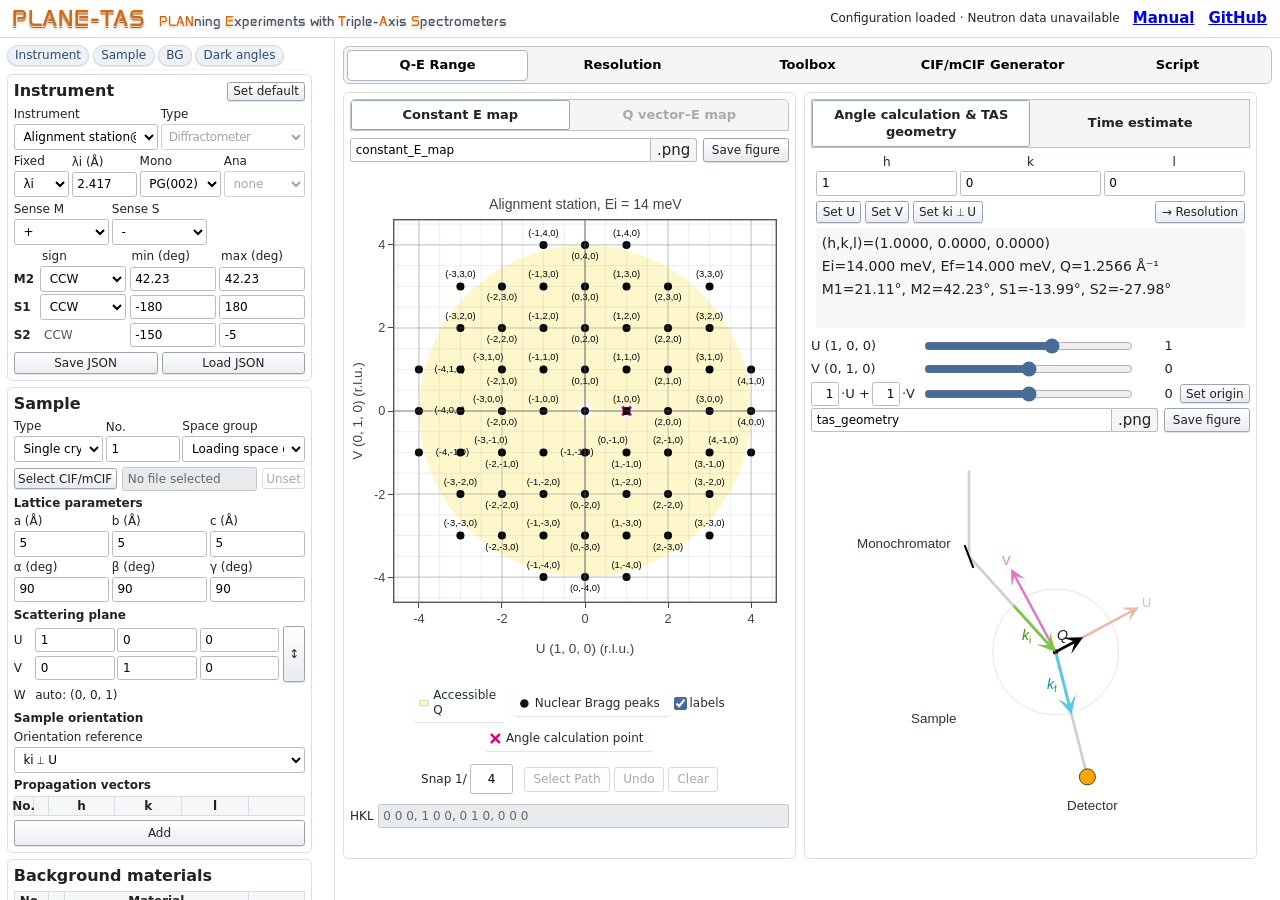
==== commit 0edb3dc3: "Add analyzer "none" (2-axis/3-axis switch with L4), 4-circle resolution with analyzer and lattice co" ====
--- a/index.html
+++ b/index.html
@@ -410,7 +410,7 @@
 <select aria-label="Analyzer crystal" id="anaCrystal"></select><input aria-label="Analyzer d spacing" id="dAna" min="0.000001" step="any" type="number" value="3.355"/><input aria-label="Analyzer mosaic H" id="mosAnaH" type="number" value="30"/><input aria-label="Analyzer mosaic V" id="mosAnaV" type="number" value="30"/></div>
 </section>
 <section class="instrument-fixed-section" id="detailsComponent"><div class="instrument-fixed-heading">Component <small>(distance m, size cm)</small></div>
-<h3>Distance <small>(m)</small></h3><div class="grid4 resolution-distance-grid" id="resolutionDistanceGrid"><label>L0<input id="L0" step="0.01" type="number" value="1.5"/></label><label>L1<input id="L1" step="0.01" type="number" value="1.5"/></label><label class="resolution-tas-distance">L2<input id="L2" step="0.01" type="number" value="1.5"/></label><label class="resolution-tas-distance">L3<input id="L3" step="0.01" type="number" value="1.5"/></label><label class="resolution-diffraction-distance hidden" id="resolutionSampleDetectorDistanceLabel">LSD<input id="sampleDetectorDistance" aria-label="Sample to detector distance in metres" min="0" step="0.01" type="number" placeholder="Not specified"/></label></div>
+<h3>Distance <small>(m)</small></h3><div class="grid4 resolution-distance-grid" id="resolutionDistanceGrid"><label>L0<input id="L0" step="0.01" type="number" value="1.5"/></label><label>L1<input id="L1" step="0.01" type="number" value="1.5"/></label><label class="resolution-tas-distance">L2<input id="L2" step="0.01" type="number" value="1.5"/></label><label class="resolution-tas-distance">L3<input id="L3" step="0.01" type="number" value="1.5"/></label><label class="resolution-diffraction-distance hidden" id="resolutionSampleDetectorDistanceLabel" title="Sample–detector distance (without an analyzer)">L4<input id="sampleDetectorDistance" aria-label="Sample to detector distance in metres" min="0" step="0.01" type="number" placeholder="Not specified"/></label></div>
 <h3>Size and shape <small>(cm)</small></h3>
 <div class="coll-grid size-grid"><b class="focus-name">Source</b>
 <label class="coll-head" for="sourceShape">Shape</label><label class="coll-head" for="srcWcm">Width</label><label class="coll-head" for="srcHcm">Height</label>
@@ -443,7 +443,7 @@
 
 </section>
 <div class="convolution-box-foot resolution-csv-row save-name-row"><span class="cif-filename-entry convolution-csv-name resolution-csv-name"><input id="resolutionCsvName" type="text" data-no-persist="" spellcheck="false" aria-label="File name for Save CSV and Save figure"/><span class="cif-filename-suffix">.csv/.png</span></span><button id="resolutionCompareSaveCsv" type="button">Save CSV</button><button id="resolutionCompareSaveFigure" type="button">Save figure</button></div>
-<section class="hidden" id="result"><div aria-live="polite" class="orientation-plane-warning" id="resolutionAngleWarning" hidden></div><div id="resolutionCalculationView" hidden><div class="summary" id="summary"></div><div aria-live="polite" class="orientation-plane-warning" id="resolutionFailNote" hidden></div><div class="geometry-card-tabs resolution-detail-tabs" id="resolutionDetailTabs" role="tablist" aria-label="Scan result view"><button aria-selected="true" class="geometry-card-tab active" data-resolution-detail="figure" id="resolutionDetailFigure" role="tab" type="button">Figure</button><button aria-selected="false" class="geometry-card-tab" data-resolution-detail="matrices" id="resolutionDetailMatrices" role="tab" type="button">Matrices</button></div><div id="resolutionFigurePane" role="tabpanel" aria-labelledby="resolutionDetailFigure"><div class="plots"><div id="plotUE"></div><div id="plotVE"></div><div id="plotUV"></div><div id="plotWE"></div></div></div><div id="resolutionMatricesPane" role="tabpanel" aria-labelledby="resolutionDetailMatrices" hidden><div class="resolution-matrix-tools"><button id="resolutionCopyMatrix" type="button" title="Copy the matrices as text">Copy</button><span id="resolutionCopyStatus" role="status"></span></div><div class="resolution-matrix-display"><pre id="matrix" aria-label="Local, U-based and lattice resolution matrices"></pre></div></div></div><div hidden id="resolutionComparisonView"><div class="convolution-show-row resolution-compare-tools"><span id="resolutionScanGraphWrap" class="resolution-display-label" title="Mode = scan: one point at a time (slider) or all points (overwrite)"><span class="convolution-show-title">Display:</span><select id="resolutionScanGraph" aria-label="Scan display"><option value="slider">slider</option><option value="overwrite">overwrite</option></select></span><span class="convolution-show-sep resolution-display-sep" aria-hidden="true"></span><span class="convolution-show-title">Show:</span><label class="checkbox-label"><input id="resolutionShowPosition" type="checkbox" checked/><span>position</span></label><label class="checkbox-label"><input id="resolutionShowWidths" type="checkbox" checked/><span>resolution</span></label><label class="checkbox-label"><input id="resolutionShowCondition" type="checkbox" checked/><span>condition</span></label><label class="checkbox-label"><input id="resolutionShowMatrix" type="checkbox"/><span>R matrix</span></label></div><div class="scan-nav hidden" id="scanNav"><button id="prev">◀ Prev</button><input id="scanSlider" max="1" min="1" type="range" value="1"/><output id="scanIndex"></output><button id="next">Next ▶</button></div><div class="resolution-compare-body"><div class="plots resolution-compare-plots"><div id="plotCmpUE"></div><div id="plotCmpVE"></div><div id="plotCmpUV"></div><div id="plotCmpWE"></div></div><div class="resolution-compare-side"><div class="resolution-compare-table-wrap"><table class="resolution-compare-table"><thead id="resolutionCompareHead"></thead><tbody id="resolutionCompareRows"></tbody></table></div></div></div></div></section>
+<section class="hidden" id="result"><div aria-live="polite" class="orientation-plane-warning" id="resolutionAngleWarning" hidden></div><div id="resolutionCalculationView" hidden><div class="summary" id="summary"></div><div aria-live="polite" class="orientation-plane-warning" id="resolutionFailNote" hidden></div><div class="geometry-card-tabs resolution-detail-tabs" id="resolutionDetailTabs" role="tablist" aria-label="Scan result view"><button aria-selected="true" class="geometry-card-tab active" data-resolution-detail="figure" id="resolutionDetailFigure" role="tab" type="button">Figure</button><button aria-selected="false" class="geometry-card-tab" data-resolution-detail="matrices" id="resolutionDetailMatrices" role="tab" type="button">Matrices</button></div><div id="resolutionFigurePane" role="tabpanel" aria-labelledby="resolutionDetailFigure"><div class="plots"><div id="plotUE"></div><div id="plotVE"></div><div id="plotUV"></div><div id="plotWE"></div></div></div><div id="resolutionMatricesPane" role="tabpanel" aria-labelledby="resolutionDetailMatrices" hidden><div class="resolution-matrix-tools"><button id="resolutionCopyMatrix" type="button" title="Copy the matrices as text">Copy</button><span id="resolutionCopyStatus" role="status"></span></div><div class="resolution-matrix-display"><pre id="matrix" aria-label="Local, U-based and lattice resolution matrices"></pre></div></div></div><div hidden id="resolutionComparisonView"><div class="convolution-show-row resolution-compare-tools"><span id="resolutionScanGraphWrap" class="resolution-display-label" title="Mode = scan: one point at a time (slider) or all points (overwrite)"><span class="convolution-show-title">Display:</span><select id="resolutionScanGraph" aria-label="Scan display"><option value="slider">slider</option><option value="overwrite">overwrite</option></select></span><span class="convolution-show-sep resolution-display-sep" aria-hidden="true"></span><span class="convolution-show-title">Show:</span><label class="checkbox-label"><input id="resolutionShowPosition" type="checkbox" checked/><span>position</span></label><label class="checkbox-label"><input id="resolutionShowWidths" type="checkbox" checked/><span>resolution</span></label><label class="checkbox-label"><input id="resolutionShowFwhm" type="checkbox" checked/><span>FWHM</span></label><label class="checkbox-label"><input id="resolutionShowCondition" type="checkbox" checked/><span>condition</span></label><label class="checkbox-label"><input id="resolutionShowMatrix" type="checkbox"/><span>R matrix</span></label></div><div class="scan-nav hidden" id="scanNav"><button id="prev">◀ Prev</button><input id="scanSlider" max="1" min="1" type="range" value="1"/><output id="scanIndex"></output><button id="next">Next ▶</button></div><div class="resolution-compare-body"><div class="plots resolution-compare-plots"><div id="plotCmpUE"></div><div id="plotCmpVE"></div><div id="plotCmpUV"></div><div id="plotCmpWE"></div></div><div class="resolution-compare-side"><div class="resolution-compare-table-wrap"><table class="resolution-compare-table"><thead id="resolutionCompareHead"></thead><tbody id="resolutionCompareRows"></tbody></table></div></div></div></div></section>
 </div>
 <div id="resolutionConvolutionPane" role="tabpanel" aria-labelledby="resolutionTabConvolution" hidden>
 <div class="convolution-layout" id="convLayout">
@@ -896,7 +896,6 @@
 
 </div>
 </section><div class="generator-reflection-pane" id="generatorNuclearReflectionsPane"><div aria-labelledby="cifOutputTabReflections" class="cif-output-panel" id="cifReflectionsPanel" role="tabpanel">
-<p class="cif-release-note" role="note">I = (|F<sub>N</sub>|² + |F<sub>M</sub>|²) × L (L: Lorentz factor; × Mult in Graph); |F<sub>M</sub>|² = 0.07265 barn × |Σ f(Q) m<sub>⊥</sub> e<sup>iQ·r</sup>|² (dipole approx., single domain, same Debye–Waller factor as nuclear). Auto f(Q): CIF oxidation state, else charge balance.</p>
 <div aria-label="Reflection view" class="geometry-card-tabs reflection-view-tabs" role="tablist"><button aria-selected="true" class="geometry-card-tab active" data-reflection-view="table" id="reflectionViewTable" role="tab" type="button">Table</button><button aria-selected="false" class="geometry-card-tab" data-reflection-view="graph" id="reflectionViewGraph" role="tab" type="button">Graph</button></div>
 <div class="cif-reflection-toolbar">
 <label class="cif-reflection-plane-toggle"><input checked="" id="cifReflectionAlongU" type="checkbox"/> along U</label>
@@ -907,13 +906,12 @@
 <div class="magnetic-options reflection-options">
 <label class="hidden"><span>Mode</span><select id="reflectionMode" title="Table: one row per hkl (single crystal). Graph: powder pattern."><option value="table">Table</option><option value="graph">Graph</option></select></label>
 <label class="reflection-code-filter-label"><span>Reflections</span><select id="reflectionCodeFilter"><option value="all">Nuc + Mag</option><option value="N">Nuclear</option><option value="M">Magnetic</option></select></label>
-<label class="reflection-lorentz-label"><span>Lorentz factor</span><select id="reflectionLorentz" title="Lorentz factor L applied to I"><option value="on">1/sin 2θ</option><option value="off">1</option></select></label>
 <div class="magnetic-ion-selectors" id="magneticIonSelectors"></div>
 </div>
 <p id="cifReflectionMessage" class="generator-reflections-notice" role="status" hidden></p>
 <section class="reflection-powder-section" id="reflectionPowderSection" hidden>
 <div class="reflection-powder-plot-wrap">
-<div class="reflection-plot-controls"><label class="reflection-plot-log" title="Logarithmic intensity axis"><input id="reflectionPlotLog" type="checkbox"/> Log I</label><span class="reflection-plot-fwhm reflection-plot-uvw" title="Gaussian peak width in 2θ (deg²), as in FullProf: FWHM² = U tan²θ + V tanθ + W">FWHM² =<input id="reflectionPlotU" type="number" step="0.05" value="0.44" aria-label="U (deg²)"/>tan²θ +<input id="reflectionPlotV" type="number" step="0.05" value="-0.33" aria-label="V (deg²)"/>tanθ +<input id="reflectionPlotW" type="number" step="0.05" value="0.17" aria-label="W (deg²)"/><button id="reflectionPlotUVWDefault" type="button" title="U = 0.44, V = −0.33, W = 0.17">Default</button></span><label class="reflection-plot-xaxis-label">X axis<select class="reflection-plot-xaxis" id="reflectionPlotXAxis" aria-label="Horizontal axis"><option value="twoTheta">2θ (deg)</option><option value="q">Q (Å⁻¹)</option><option value="d">d (Å)</option></select></label></div>
+<div class="reflection-plot-controls"><label class="reflection-plot-log" title="Logarithmic intensity axis"><input id="reflectionPlotLog" type="checkbox"/> Log I</label><span class="reflection-plot-fwhm reflection-plot-uvw" title="Gaussian peak width in 2θ (deg², Caglioti form): FWHM² = U tan²θ + V tanθ + W">FWHM² =<input id="reflectionPlotU" type="number" step="0.05" value="0.44" aria-label="U (deg²)"/>tan²θ +<input id="reflectionPlotV" type="number" step="0.05" value="-0.33" aria-label="V (deg²)"/>tanθ +<input id="reflectionPlotW" type="number" step="0.05" value="0.17" aria-label="W (deg²)"/><button id="reflectionPlotUVWDefault" type="button" title="U = 0.44, V = −0.33, W = 0.17">Default</button></span><label class="reflection-plot-xaxis-label">X axis<select class="reflection-plot-xaxis" id="reflectionPlotXAxis" aria-label="Horizontal axis"><option value="twoTheta">2θ (deg)</option><option value="q">Q (Å⁻¹)</option><option value="d">d (Å)</option></select></label></div>
 <div class="reflection-save-row save-name-row"><span class="cif-filename-entry reflection-csv-name"><input id="cifPatternCsvName" type="text" spellcheck="false" autocomplete="off" aria-label="File name for Save CSV and Save figure"/><span class="cif-filename-suffix">.csv/.png</span></span><button disabled="" id="cifDownloadPattern" type="button" title="Calculated powder pattern as CSV: 2θ, Q, d, I (N + M), I_N, I_M">Save CSV</button><button disabled="" id="cifPatternSaveFigure" type="button" title="Save the powder pattern as PNG">Save figure</button></div>
 <div class="reflection-powder-plot" id="reflectionPowderPlot"></div>
 </div>
--- a/styles/11-qe.css
+++ b/styles/11-qe.css
@@ -416,6 +416,8 @@
 #qeConstantMapPane > .qe-range-control-grid > .qe-save-cell{grid-column:1 / -1;grid-row:1}
 #qeConstantMapPane > .qe-range-control-grid > .qe-range-control{grid-column:1;grid-row:2;display:flex;flex-direction:row;align-items:center;gap:calc(8px * var(--tas-density));min-width:0}
 #qeConstantMapPane > .qe-range-control-grid > .qe-range-control.hidden{display:none}
+/* No spurion column (elastic only: no analyzer, 4-circle): the slider row takes the full width. */
+#qeConstantMapPane > .qe-range-control-grid.qe-no-spurion > .qe-range-control{grid-column:1 / -1}
 #qeConstantMapPane .qe-range-control > .qe-control-entry{display:contents}
 #qeConstantMapPane .qe-control-entry > span:first-child{order:1;white-space:nowrap}
 #qeConstantMapPane .qe-range-control > input[type=range]{order:2;flex:1 1 auto;width:100%;min-width:calc(80px * var(--tas-density));padding:0;accent-color:var(--tas-accent)}
--- a/styles/12-resolution.css
+++ b/styles/12-resolution.css
@@ -277,6 +277,9 @@
 /* Widths may wrap as "0.0216" / "(0.0176)" when the panel is narrow. */
 #resolutionPanel .resolution-compare-table td.cmp-res{white-space:normal;min-width:5.2em}
 #resolutionPanel .resolution-compare-table tbody tr{cursor:pointer}
+/* Motor-scan FWHM line under the widths of a row. */
+#resolutionPanel .resolution-compare-table td.cmp-scan{white-space:normal;color:#333}
+#resolutionPanel .resolution-compare-table .cmp-scan-part{white-space:nowrap}
 #resolutionPanel .resolution-compare-table tbody tr:hover{background:#f6f9fc}
 #resolutionPanel .resolution-compare-table tbody tr.selected{background:#e3eefb}
 #resolutionPanel .resolution-compare-chip{display:inline-block;width:11px;height:11px;border-radius:2px;vertical-align:-1px}
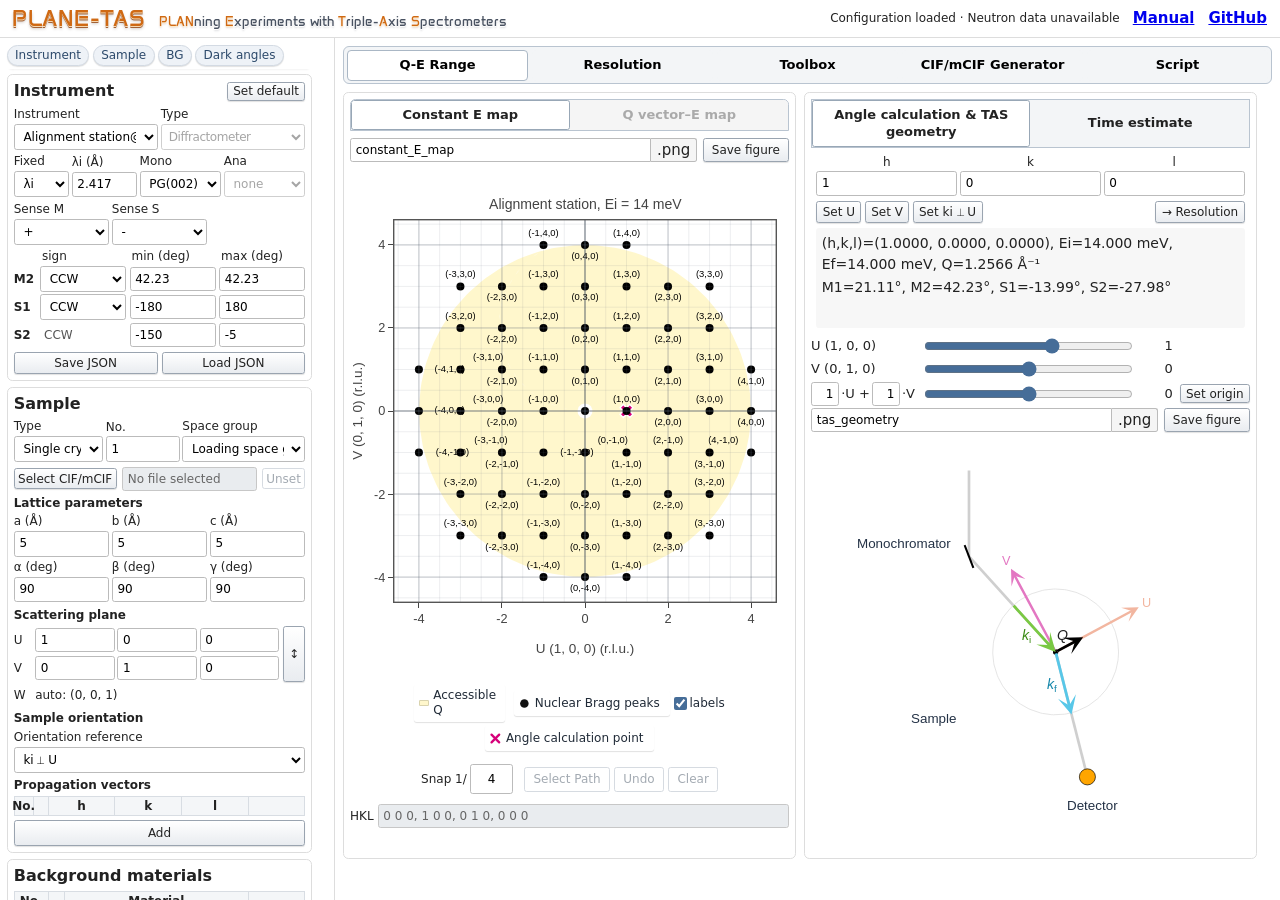
==== commit fa370b9e: "temporary push" ====
--- a/index.html
+++ b/index.html
@@ -473,10 +473,10 @@
 <button id="convLoad2DClear" type="button" disabled>Unset</button>
 </div>
 <div class="convolution-range-table" id="convRanges">
-<button id="convResetRanges" type="button" disabled title="Set min, max and bin back to the values of the loaded table">Default</button><span class="convolution-range-head">H</span><span class="convolution-range-head">K</span><span class="convolution-range-head">L</span><span class="convolution-range-head">ħω (meV)</span>
-<span class="convolution-range-name">min</span><input id="convHmin" type="number" step="any" aria-label="H min"/><input id="convKmin" type="number" step="any" aria-label="K min"/><input id="convLmin" type="number" step="any" aria-label="L min"/><input id="convEmin" type="number" step="any" aria-label="ħω min"/>
-<span class="convolution-range-name">max</span><input id="convHmax" type="number" step="any" aria-label="H max"/><input id="convKmax" type="number" step="any" aria-label="K max"/><input id="convLmax" type="number" step="any" aria-label="L max"/><input id="convEmax" type="number" step="any" aria-label="ħω max"/>
-<span class="convolution-range-name">bin</span><input id="convHbin" type="number" step="any" min="0" aria-label="H bin"/><input id="convKbin" type="number" step="any" min="0" aria-label="K bin"/><input id="convLbin" type="number" step="any" min="0" aria-label="L bin"/><input id="convEbin" type="number" step="any" min="0" aria-label="ħω bin"/>
+<button id="convResetRanges" type="button" disabled title="Set min, max and bin back to the values of the loaded table">Default</button><span class="convolution-range-head" id="convHeadU">U (r.l.u.)</span><span class="convolution-range-head" id="convHeadV">V (r.l.u.)</span><span class="convolution-range-head" id="convHeadW" title="Out of the scattering plane: 0 (a TAS measures in the plane; the resolution out of it is integrated)">W (r.l.u.)</span><span class="convolution-range-head">ħω (meV)</span>
+<span class="convolution-range-name">min</span><input id="convUmin" type="number" step="any" aria-label="U min"/><input id="convVmin" type="number" step="any" aria-label="V min"/><input id="convWmin" type="number" step="any" value="0" disabled aria-label="W min"/><input id="convEmin" type="number" step="any" aria-label="ħω min"/>
+<span class="convolution-range-name">max</span><input id="convUmax" type="number" step="any" aria-label="U max"/><input id="convVmax" type="number" step="any" aria-label="V max"/><input id="convWmax" type="number" step="any" value="0" disabled aria-label="W max"/><input id="convEmax" type="number" step="any" aria-label="ħω max"/>
+<span class="convolution-range-name">bin</span><input id="convUbin" type="number" step="any" min="0" aria-label="U bin"/><input id="convVbin" type="number" step="any" min="0" aria-label="V bin"/><input id="convWbin" type="number" step="any" value="0" disabled min="0" aria-label="W bin"/><input id="convEbin" type="number" step="any" min="0" aria-label="ħω bin"/>
 </div>
 <div class="convolution-box-head">
 <label class="convolution-head-field"><span class="convolution-caption">Approximation</span><select id="convMethod2D" class="convolution-method" aria-label="Resolution approximation (same as Simulation)"><option>Cooper-Nathans</option><option>Popovici</option></select></label>
@@ -492,7 +492,7 @@
 <button id="convSaveFigure2D" type="button" disabled title="The three maps as one PNG">Save figure</button>
 <button id="convSetQE2D" type="button" disabled title="Show this 2D slice on the Q-E maps (Sample › Dispersion)">Set on Q-E</button>
 </div>
-<div class="convolution-show-row"><span class="convolution-show-title">Show:</span><label class="checkbox-label" title="Logarithmic colour scale (values ≤ 0 take the lowest colour)"><input id="convLog2D" type="checkbox"/><span>log I</span></label><label class="checkbox-label"><input id="convShowDispersion" type="checkbox" checked/><span>dispersion</span></label><label class="checkbox-label" title="FWHM resolution ellipses on a coarse grid of each map"><input id="convShowEllipse" type="checkbox"/><span>ellipse</span></label><span class="convolution-ell-kinds">(<label class="checkbox-label" title="Coherent: section through the resolution ellipsoid"><input id="convEllCoh" type="checkbox"/><span>coherent</span></label><label class="checkbox-label" title="Incoherent: projection of the resolution ellipsoid"><input id="convEllInc" type="checkbox" checked/><span>incoherent</span></label>)</span><label class="checkbox-label"><input id="convShowLine" type="checkbox" checked/><span>line</span></label><span class="convolution-ell-kinds">(<label class="checkbox-label"><input id="convLineU" type="checkbox" checked/><span id="convLineULabel">U</span></label><label class="checkbox-label"><input id="convLineV" type="checkbox" checked/><span id="convLineVLabel">V</span></label><label class="checkbox-label"><input id="convLineE" type="checkbox" checked/><span>ħω</span></label>)</span><span class="convolution-zrange">Color scale <input id="convZmin" type="number" step="any" aria-label="Colour scale minimum" placeholder="auto"/> to <input id="convZmax" type="number" step="any" aria-label="Colour scale maximum" placeholder="auto"/></span></div>
+<div class="convolution-show-row"><span class="convolution-show-title">Show:</span><span class="convolution-show-group" id="convGroupDispersion"><label class="checkbox-label"><input id="convShowDispersion" type="checkbox" checked/><span>dispersion</span></label></span><span class="convolution-show-group" title="FWHM resolution ellipses on a coarse grid of each map"><span class="convolution-show-name">ellipse:</span><label class="checkbox-label" title="Coherent: section through the resolution ellipsoid"><input id="convEllCoh" type="checkbox"/><span>coherent</span></label><label class="checkbox-label" title="Incoherent: projection of the resolution ellipsoid"><input id="convEllInc" type="checkbox"/><span>incoherent</span></label></span><span class="convolution-show-group" title="Slider positions as dashed lines"><span class="convolution-show-name">line:</span><label class="checkbox-label"><input id="convLineU" type="checkbox" checked/><span id="convLineULabel">U</span></label><label class="checkbox-label"><input id="convLineV" type="checkbox" checked/><span id="convLineVLabel">V</span></label><label class="checkbox-label"><input id="convLineE" type="checkbox" checked/><span id="convLineELabel">ħω</span></label></span><span class="convolution-zrange">Color scale <label class="checkbox-label" title="Logarithmic colour scale (values ≤ 0 take the lowest colour)"><input id="convLog2D" type="checkbox"/><span>log I</span></label><input id="convZmin" type="number" step="any" aria-label="Colour scale minimum" placeholder="auto"/> to <input id="convZmax" type="number" step="any" aria-label="Colour scale maximum" placeholder="auto"/></span></div>
 <div class="convolution-plots">
 <div class="convolution-plot-col">
 <div class="geometry-sliders convolution-sliders">
@@ -508,7 +508,7 @@
 </div>
 <div class="convolution-plot-col">
 <div class="geometry-sliders convolution-sliders">
-<div class="geometry-slider-row"><span class="convolution-slider-name">ħω (meV)</span><input id="convSliderE" data-no-persist="" type="range" min="0" max="1" step="1" value="0" disabled/><input id="convValueE" type="number" step="any" aria-label="ħω value"/></div>
+<div class="geometry-slider-row"><span class="convolution-slider-name" id="convSliderELabel">ħω (meV)</span><input id="convSliderE" data-no-persist="" type="range" min="0" max="1" step="1" value="0" disabled/><input id="convValueE" type="number" step="any" aria-label="ħω value"/></div>
 </div>
 <div class="convolution-plot-frame"><div class="convolution-plot" id="convMapUV"></div></div>
 </div>
--- a/styles/12-resolution.css
+++ b/styles/12-resolution.css
@@ -277,9 +277,6 @@
 /* Widths may wrap as "0.0216" / "(0.0176)" when the panel is narrow. */
 #resolutionPanel .resolution-compare-table td.cmp-res{white-space:normal;min-width:5.2em}
 #resolutionPanel .resolution-compare-table tbody tr{cursor:pointer}
-/* Motor-scan FWHM line under the widths of a row. */
-#resolutionPanel .resolution-compare-table td.cmp-scan{white-space:normal;color:#333}
-#resolutionPanel .resolution-compare-table .cmp-scan-part{white-space:nowrap}
 #resolutionPanel .resolution-compare-table tbody tr:hover{background:#f6f9fc}
 #resolutionPanel .resolution-compare-table tbody tr.selected{background:#e3eefb}
 #resolutionPanel .resolution-compare-chip{display:inline-block;width:11px;height:11px;border-radius:2px;vertical-align:-1px}
--- a/styles/14-overrides.css
+++ b/styles/14-overrides.css
@@ -1271,3 +1271,11 @@
 #structurePanel .structure-figure-row > .cif-filename-entry input{min-height:calc(32px * var(--tas-density))}
 /* Neutron attenuation: Select CIF/mCIF, then the file name (as in Sample). */
 #toolboxAttenuationPane .absorption-cif-row:not(.hidden){grid-template-columns:auto minmax(0,1fr)!important}
+
+/* Convolution 2D Show row: dispersion | ellipse: coherent incoherent |
+   line: U V ħω, the groups parted by a thin vertical line. */
+#convPane2D .convolution-show-group{display:inline-flex;align-items:center;gap:calc(6px * var(--tas-density))}
+#convPane2D .convolution-show-group ~ .convolution-show-group{border-left:1px solid #b5bcc4;padding-left:calc(10px * var(--tas-density));margin-left:calc(4px * var(--tas-density))}
+#convPane2D .convolution-show-name{white-space:nowrap}
+#convPane2D .convolution-zrange .checkbox-label{display:inline-flex;margin-right:calc(6px * var(--tas-density))}
+#convPane2D .convolution-zrange input[type=checkbox]{width:auto;min-width:0}
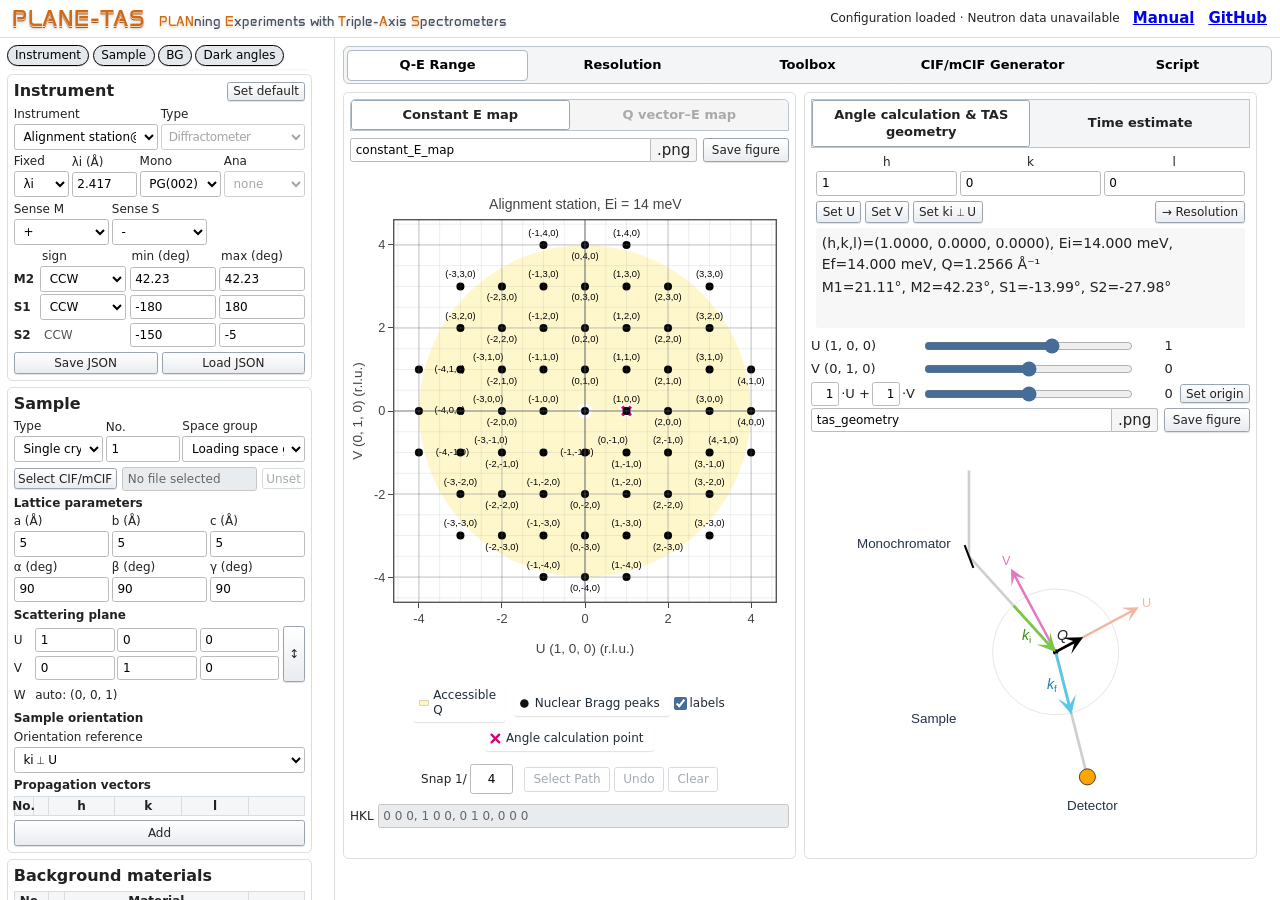
==== commit 6114aa21: "css refactoring" ====
--- a/index.html
+++ b/index.html
@@ -26,7 +26,9 @@
 <link href="styles/11-qe.css" rel="stylesheet"/>
 <link href="styles/12-resolution.css" rel="stylesheet"/>
 <link href="styles/13-structure-spins.css" rel="stylesheet"/>
-<link href="styles/14-overrides.css" rel="stylesheet"/>
+<link href="styles/14-tabs.css" rel="stylesheet"/>
+<link href="styles/15-typography.css" rel="stylesheet"/>
+<link href="styles/16-convolution.css" rel="stylesheet"/>
 <script>
 /* PLANE-TAS safe recovery: only clear THIS application's keys after a render
    was interrupted. Normal reloads keep all saved user preferences. */
--- a/styles/00-base.css
+++ b/styles/00-base.css
@@ -42,19 +42,19 @@
 #geometryPlot.geometry{min-height:calc(580px * var(--tas-density))}
 @media(max-width:1250px){#singleMain .chart-grid{grid-template-columns:minmax(calc(440px * var(--tas-density)),1.05fr) minmax(calc(440px * var(--tas-density)),1fr)}#geometryPlot.geometry{min-height:calc(580px * var(--tas-density))}}
 
-/* v63: toolbox and powder relation helper */
+/* Toolbox and powder relation helper */
 .tool-note{font-size:calc(12px * var(--tas-density));color:#222;margin:calc(8px * var(--tas-density)) 0 0}
 
-/* v65: let Toolbox use the full workspace width and keep all conversion inputs on one row. */
+/* Let Toolbox use the full workspace width and keep all conversion inputs on one row. */
 @media(max-width:1050px){.toolbox-grid{overflow-x:auto;padding-bottom:calc(4px * var(--tas-density))}}
 
-/* v76: quick elastic targets for Angle calculation & TAS geometry */
+/* Quick elastic targets for Angle calculation & TAS geometry */
 .geometry-target-row{display:grid;grid-template-columns:1fr;gap:calc(8px * var(--tas-density));align-items:end}
 .geometry-target-buttons{display:block;white-space:normal}
 .geometry-target-all-buttons{display:flex;gap:calc(5px * var(--tas-density));justify-content:flex-start;align-items:center;flex-wrap:nowrap}
 .geometry-target-buttons button{padding:calc(4px * var(--tas-density)) calc(8px * var(--tas-density));}
 
-/* v90: optional nuclear Bragg-peak labels, between legend/plot and Q-E sliders. */
+/* Optional nuclear Bragg-peak labels, between legend/plot and Q-E sliders. */
 .nuclear-label-control{display:flex;align-items:center}
 
 /* Visually distinguish non-editable entry boxes from editable inputs. */
@@ -87,7 +87,6 @@
 
 .cif-filename-suffix{display:flex;align-items:center;align-self:stretch;padding:0 calc(9px * var(--tas-density));border:calc(1px * var(--tas-density)) solid #bbb;border-left:0;border-radius:0 calc(4px * var(--tas-density)) calc(4px * var(--tas-density)) 0;background:#f5f5f5;color:#222}
 
-.cif-output-tabs{border-bottom:calc(1px * var(--tas-density)) solid #ccc;}
 .cif-output-tab{flex:1;border:0;border-right:calc(1px * var(--tas-density)) solid #d5d5d5;border-radius:0;background:#f5f5f5;padding:calc(10px * var(--tas-density)) calc(12px * var(--tas-density));}
 .cif-output-panel{padding:calc(10px * var(--tas-density));}
 .cif-preview-note{box-sizing:border-box;margin:0;padding:calc(12px * var(--tas-density));border:calc(1px * var(--tas-density)) solid #d7d7d7;border-radius:calc(5px * var(--tas-density));background:#fafafa;font:calc(12px * var(--tas-density))/1.45 ui-monospace,SFMono-Regular,Menlo,Consolas,"Liberation Mono",monospace;white-space:pre;tab-size:2}
@@ -106,13 +105,13 @@
   
 }
 
-/* vNext: wider Q-E workspace, narrower Angle calculation / TAS geometry card. */
+/* Wider Q-E workspace, narrower Angle calculation / TAS geometry card. */
 @media(min-width:1051px){
   #singleMain .geometry-target-all-buttons{flex-wrap:wrap}
   #geometryPlot.geometry{min-height:calc(620px * var(--tas-density))}
 }
 
-/* vNext: wider setup/sample sidebar; keep TAS geometry at roughly half the Q-E width. */
+/* Wider setup/sample sidebar; keep TAS geometry at roughly half the Q-E width. */
 @media(min-width:1051px){
   .shell{grid-template-columns:calc(500px * var(--tas-density)) minmax(0,1fr)}
   #singleMain .chart-grid{grid-template-columns:minmax(calc(600px * var(--tas-density)),2fr) minmax(calc(280px * var(--tas-density)),1fr);align-items:stretch}
@@ -168,7 +167,7 @@
 /* CIF preview is a bounded, scrollable review pane like the reflection table. */
 .cif-sort-indicator{display:inline-block;min-width:1em;margin-left:calc(3px * var(--tas-density));font-size:.82em;vertical-align:calc(1px * var(--tas-density))}
 
-/* v4.6: make CIF output content fill the full output-pane height and improve
+/* Make CIF output content fill the full output-pane height and improve
    reflection-table readability. The outer output pane already stretches to the
    same grid-row height as Structure input; let the active tab content consume
    all remaining height instead of stopping at a fixed 535 px. */
@@ -178,7 +177,7 @@
 .cif-reflection-plane-toggle input[type=checkbox]{width:calc(17px * var(--tas-density));height:calc(17px * var(--tas-density));flex:0 0 calc(17px * var(--tas-density))}
 .cif-reflection-table{line-height:1.35}
 
-/* v4.7: match the output FRAME to the pre-generated Structure input frame.
+/* Match the output FRAME to the pre-generated Structure input frame.
    JavaScript writes the desktop outer height from the left pane.  Both tab
    contents keep their own internal scrollbars and cannot expand that frame. */
 .cif-output-panel{flex:1 1 auto;min-height:0;overflow:hidden}
@@ -189,16 +188,13 @@
   .cif-preview-note,.cif-reflection-table-wrap{height:auto;min-height:0;overflow:auto}
 }
 
-/* v18: keep beam conditions and the 1/e + transmission summaries on single rows. */
-@media(max-width:760px){
-  .absorption-summary-cards > .absorption-summary-card{grid-column:span 1!important;}
-}
+/* Keep beam conditions and the 1/e + transmission summaries on single rows. */
 .time-scan-cell select,.time-scan-cell input{width:100%;max-width:none;min-width:0}
 .time-scan-actions{align-items:center}
 
 .time-estimate-message{min-height:calc(20px * var(--tas-density));margin-top:calc(8px * var(--tas-density));color:#222;line-height:1.4}
 
-/* v7 Time estimate + CIF atom action layout refinements */
+/* Time estimate + CIF atom action layout refinements */
 .time-scan-actions{
   display:grid;
   gap:calc(6px * var(--tas-density));
@@ -266,18 +262,8 @@
     min-width:0!important;
     max-width:100%!important;
   }
-  #toolboxPanel .toolbox-grid{
-    grid-template-columns:repeat(2,minmax(0,1fr))!important;
-  }
   .absorption-workspace{
     grid-template-columns:minmax(0,1fr)!important;
-  }
-  .absorption-right,
-  .absorption-plot{
-    min-height:calc(360px * var(--tas-density));
-  }
-  .absorption-thickness-control{
-    grid-template-columns:minmax(0,1fr) minmax(calc(150px * var(--tas-density)),1.2fr) minmax(0,1fr);
   }
 }
 .time-estimate-controls .time-datetime-entry input{
@@ -291,12 +277,12 @@
   max-width:100%;
 }
 
-/* v74: compact X-ray -> neutron S2 conversion toolbox */
+/* Compact X-ray -> neutron S2 conversion toolbox */
 .s2-conversion-card{width:100%}
 .s2-conversion-grid{align-items:end}
 .s2-conversion-info{margin-top:calc(8px * var(--tas-density));min-height:1.4em;font-size:calc(12px * var(--tas-density));color:#222}
 
-/* v87: multi-peak S2 conversion results */
+/* Multi-peak S2 conversion results */
 
 #structurePanel.hidden{
   display:none;
@@ -310,7 +296,6 @@
   padding:calc(2px * var(--tas-density));
 }
 
-/* Structure viewer v9 refinements */
 
 #structurePanel .structure-entry-field{
   display:flex;
@@ -326,7 +311,7 @@
 }
 #structurePanel .structure-config-panel[hidden]{display:none!important;}
 
-/* vNext: consistent ordering UI, no duplicate tab headings/default buttons, and readable labels. */
+/* Consistent ordering UI, no duplicate tab headings/default buttons, and readable labels. */
 #structurePanel .structure-config-panel{
   min-width:0;
   padding-top:calc(2px * var(--tas-density));
@@ -374,7 +359,7 @@
   line-height:1.3!important;
 }
 
-/* 2026-10-11: shared readable controls and Plotly panel refinements.
+/* Shared readable controls and Plotly panel refinements.
    Native compact density remains unchanged; no CSS zoom or transforms. */
 /* Header cells of every table (and the row labels of the harmonic table):
    one background, text colour and weight. */
@@ -391,7 +376,7 @@
 /* Inputs must be allowed to contract inside narrow grid cells. */
 :is(input,select,textarea,button){min-width:0;}
 
-/* 2026-10-11: finish the native compact readability pass.
+/* Finish the native compact readability pass.
    Keep Plotly's geometry untransformed; axis-title fonts are handled by
    tas-plot-density.js.  Uniform table and tab tokens prevent tiny outliers. */
 :root{
@@ -431,7 +416,7 @@
   margin:0;
 }
 
-/* 2026-10-13 follow-up: sidebar-like, regular-weight field captions.
+/* Sidebar-like, regular-weight field captions.
    Do not change chart geometry or tab headings; the earlier selector which
    raised select/slider/checkbox captions to a 14px minimum was too large. */
 :root {
@@ -461,3 +446,36 @@
   border-bottom:1px solid #d0ae70;
   padding:8px 14px;font:600 13px/1.4 system-ui,sans-serif;
 }
+
+
+/* One accent colour (dark blue) for every slider, checkbox and radio button,
+   independent of the browser / OS default accent. */
+:root{--tas-accent:#466d98}
+input[type=range],input[type=checkbox],input[type=radio]{accent-color:var(--tas-accent)}
+
+/* Buttons: raised (white-to-grey gradient, darker border, small shadow) so
+   they stand apart from flat white entry boxes and flat grey read-only ones.
+   Low specificity (button + :where): any button with its own class style
+   (tabs, toggles, the Convolution Calculate) keeps it, and a button whose
+   colour is set inline (colour palettes) is left alone. */
+button:where(:not(.tab-button):not(.toolbox-subtab):not(.cif-output-tab):not(.geometry-card-tab):not(.atoms-row-name):not([style*="background"])){background:linear-gradient(#ffffff,#e9ecf0);border-color:#9aa4b0;color:#222;box-shadow:0 1px 1px rgba(0,0,0,.12)}
+button:where(:not(.tab-button):not(.toolbox-subtab):not(.cif-output-tab):not(.geometry-card-tab):not(.atoms-row-name):not([style*="background"])):hover{background:linear-gradient(#f7f9fb,#dde2e8)}
+button:where(:not(.tab-button):not(.toolbox-subtab):not(.cif-output-tab):not(.geometry-card-tab):not(.atoms-row-name):not([style*="background"])):active{background:#dde2e8;box-shadow:inset 0 1px 2px rgba(0,0,0,.15)}
+button:where(:not(.tab-button):not(.toolbox-subtab):not(.cif-output-tab):not(.geometry-card-tab):not(.atoms-row-name):not([style*="background"])):disabled{background:#fff;border-color:#d6dbe1;color:#a3aab2;box-shadow:none;cursor:default}
+
+/* Save rows: file name | Save CSV | Save figure (| Set on Q-E), read left to
+   right.  One name for both files (suffix ".csv/.png"); a figure without a
+   CSV has its own name (".png").  The row sits above its figure. */
+.save-name-row{display:flex;flex-wrap:nowrap;align-items:stretch;gap:calc(8px * var(--tas-density));min-width:0}
+.save-name-row.hidden{display:none}
+.save-name-row>.cif-filename-entry{flex:1 1 0;min-width:0}
+.save-name-row>.cif-filename-entry input{width:100%;min-width:0}
+/* Buttons as tall as the name entry, with the padding of the other action
+   buttons (Select Path, Undo, …). */
+.save-name-row>button{flex:none;white-space:nowrap;min-height:calc(36px * var(--tas-density));padding:calc(6px * var(--tas-density)) calc(12px * var(--tas-density))!important}
+.save-name-row .cif-filename-suffix{font-size:max(15px,calc(17px * var(--tas-density)));font-weight:400;white-space:nowrap}
+#toolboxFormFactorPane .magff-footer.save-name-row{margin:calc(6px * var(--tas-density)) 0}
+/* Figure-only rows: a little space below, so the row is not read as part of
+   the figure. */
+.qe-vector-save-row{margin:calc(6px * var(--tas-density)) 0}
+.geometry-save-row{margin:0 0 calc(6px * var(--tas-density))}
--- a/styles/01-layout.css
+++ b/styles/01-layout.css
@@ -1,4 +1,5 @@
-/* Application header and main tab bar.
+/* Application header and page layout: the sidebar / workspace shell and
+   its scrolling.
    Load order is significant: styles/*.css are linked in numeric order from index.html. */
 
 header{position:sticky;top:0;z-index:20;padding:calc(10px * var(--tas-density)) calc(16px * var(--tas-density));border-bottom:calc(1px * var(--tas-density)) solid #ddd;background:#fff;display:flex;align-items:baseline;gap:calc(20px * var(--tas-density))}h1{margin:0}
@@ -77,3 +78,85 @@
 #tasTopBar .tas-brand-letter{
   text-shadow:0 1px 0 rgba(255,233,195,.92),0 2px 2px rgba(131,64,24,.22);
 }
+
+/* Sidebars are bounded by the real viewport, not an enlarged stage. */
+.shell { min-height: calc(100vh - var(--tas-header-height)); }
+
+/* Independent sidebar / workspace scrolling for two-column layouts.
+   Size the shell from the space remaining beneath the actual header rather
+   than assuming a fixed header height (which can vary with wrapping/zoom). */
+@media (min-width: 761px) {
+  body {
+    height: 100vh;
+    height: 100dvh;
+    display: flex;
+    flex-direction: column;
+  }
+  #tasTopBar { flex: 0 0 auto; }
+  .shell {
+    flex: 1 1 auto;
+    height: 0;
+    min-height: 0;
+  }
+  .shell > .sidebar {
+    min-height: 0;
+    max-height: none;
+    overflow-y: auto;
+    overscroll-behavior-y: contain;
+  }
+  .shell > main {
+    min-height: 0;
+    height: 100%;
+    overflow-y: auto;
+    overscroll-behavior-y: contain;
+    scrollbar-gutter: stable;
+  }
+}
+
+/* Viewport resizing: prevent the document from retaining an oversized scroll
+   area when the layout crosses the 760px breakpoint.  The shell should be
+   sized by the flex viewport on desktop, not by older vh-based minimums. */
+@media (min-width: 761px) {
+  html { height: 100%; overflow-y: hidden; }
+  body { min-height: 0; max-height: 100dvh; overflow-y: hidden; }
+  body > .shell { min-height: 0; max-height: 100%; }
+  body > .shell > main,
+  body > .shell > .sidebar { min-height: 0; max-height: 100%; }
+}
+@media (max-width: 760px) {
+  html { height: auto; overflow-y: auto; }
+  body { display: block; height: auto; min-height: 0; max-height: none; overflow-y: auto; }
+  body > .shell { display: block; height: auto; min-height: 0; max-height: none; }
+  body > .shell > main,
+  body > .shell > .sidebar { height: auto; max-height: none; overflow-y: visible; }
+}
+
+/* Touch tablets: allow native pull-to-refresh to reach the viewport when the
+   independent sidebar / workspace scroller has reached its top.  The desktop
+   viewport lock and the <=760px single-page mobile layout are unchanged. */
+@media (min-width:761px) and (pointer:coarse){
+  html, body{
+    overflow-y:auto;
+    overscroll-behavior-y:auto;
+  }
+  body > .shell > .sidebar,
+  body > .shell > main{
+    overscroll-behavior-y:auto;
+  }
+}
+/* Desktop: the main tabs stay; only the area below them (#mainScroll)
+   scrolls, and only when its content is taller than the window. */
+@media (min-width:761px){
+  body > .shell > main{display:flex;flex-direction:column;overflow:hidden;padding-bottom:0;scrollbar-gutter:auto}
+  body > .shell > main > *{flex:0 0 auto}
+  body > .shell > main > .main-scroll{flex:1 1 auto;min-height:0;overflow-y:auto;overscroll-behavior-y:contain;scrollbar-gutter:stable;
+    padding-bottom:calc(12px * var(--tas-density))}
+}
+
+/* Nested scrolling: a table, list or preview that scrolls inside the page
+   hands the wheel / touch scroll over to the page (or the pane around it)
+   once it reaches its top or bottom, everywhere (as the Reflections table).
+   Only the two outermost scroll areas (sidebar and main workspace) keep the
+   scroll to themselves, so the browser window does not bounce. */
+.shell > main .main-scroll *,
+.shell > .sidebar *{overscroll-behavior:auto!important}
--- a/styles/02-structure-output.css
+++ b/styles/02-structure-output.css
@@ -129,7 +129,7 @@
   }
 }
 
-/* v56: A shared type scale for CIF and mCIF Generator.
+/* A shared type scale for CIF and mCIF Generator.
    Section headings match View / Structure settings: 15px bold.
    File actions and labels use the same sizes in both generators. */
 #cifGeneratorPanel .cif-generator-input-pane :is(.cif-pane-heading h3, .cif-atom-heading h3){
@@ -286,6 +286,15 @@
 #structurePanel #cifPreviewPanel #cifPreview{
   box-sizing:border-box;
   width:100%;
+  display:block;
+  flex:1 1 0;
+  height:0!important;
+  min-height:0!important;
+  max-height:none!important;
+  aspect-ratio:auto;
+  margin:0;
+  overflow:auto;
+  overscroll-behavior:contain;
 }
 #structurePanel .generator-unified-right > :is(#generatorReflectionsPane,#cifPreviewPanel):not(.hidden){
   display:flex;
@@ -317,17 +326,6 @@
   min-height:0!important;
   max-height:none!important;
   aspect-ratio:auto;
-  overflow:auto;
-  overscroll-behavior:contain;
-}
-#structurePanel #cifPreviewPanel #cifPreview{
-  display:block;
-  flex:1 1 0;
-  height:0!important;
-  min-height:0!important;
-  max-height:none!important;
-  aspect-ratio:auto;
-  margin:0;
   overflow:auto;
   overscroll-behavior:contain;
 }
@@ -390,3 +388,64 @@
 #structurePanel .reflection-powder-plot-wrap{position:relative;flex:1 1 auto;display:flex;flex-direction:column;min-height:0}
 #structurePanel .reflection-powder-plot-wrap > .reflection-plot-fwhm{position:absolute;top:calc(8px * var(--tas-density));left:calc(8px * var(--tas-density));z-index:2;font-size:max(12px,calc(15px * var(--tas-density)))}
 #structurePanel .reflection-powder-plot-wrap > .reflection-plot-xaxis{position:absolute;bottom:calc(4px * var(--tas-density));left:50%;transform:translateX(-50%);z-index:2;width:auto;min-width:calc(120px * var(--tas-density));max-width:none;font-size:max(12px,calc(16px * var(--tas-density)))}
+
+.cif-generator-section + .cif-generator-section{margin-top:calc(14px * var(--tas-density));padding-top:calc(12px * var(--tas-density));border-top:calc(1px * var(--tas-density)) solid #ddd}
+.cif-reflection-parameters-section .cif-generator-beam-grid{margin:calc(8px * var(--tas-density)) 0 0}
+
+/* Reflections: Table / Graph view tabs, wrapping option row, plot controls. */
+#cifReflectionsPanel > .reflection-view-tabs{margin:0 0 calc(8px * var(--tas-density))}
+
+#structurePanel .magnetic-options.reflection-options{
+  grid-auto-flow:row;
+  grid-template-columns:repeat(auto-fill,minmax(calc(170px * var(--tas-density)),1fr));
+}
+#structurePanel .magnetic-options .hidden{display:none!important}
+/* Graph controls: a normal row above the plot (never over the axes). */
+#structurePanel .reflection-powder-plot-wrap > .reflection-plot-controls{
+  position:static;
+  display:flex;
+  flex-wrap:wrap;
+  align-items:center;
+  gap:calc(6px * var(--tas-density)) calc(18px * var(--tas-density));
+  padding:calc(4px * var(--tas-density)) calc(8px * var(--tas-density)) 0;
+  font-size:max(12px,calc(15px * var(--tas-density)));
+  justify-content:flex-start;
+  align-self:stretch;
+}
+#structurePanel .reflection-plot-xaxis-label{display:inline-flex;flex-direction:row;align-items:center;gap:calc(6px * var(--tas-density));white-space:nowrap;}
+#structurePanel .reflection-plot-controls .reflection-plot-xaxis{position:static;transform:none;width:auto;min-width:0;}
+#structurePanel .reflection-plot-controls .reflection-plot-fwhm{position:static;}
+#structurePanel .reflection-plot-log{display:inline-flex;flex-direction:row;align-items:center;gap:calc(4px * var(--tas-density));white-space:nowrap;}
+#structurePanel .reflection-plot-controls :is(.reflection-plot-log,.reflection-plot-fwhm,.reflection-plot-xaxis-label){
+  font-size:max(12px,calc(15px * var(--tas-density)))!important;font-weight:400;margin:0;
+}
+#structurePanel .reflection-plot-controls :is(input[type=number],select){font-size:max(12px,calc(15px * var(--tas-density)))!important}
+/* Keep a usable plot height on narrow windows (margins hold the axis titles and legend). */
+#structurePanel .reflection-powder-section .reflection-powder-plot{min-height:calc(440px * var(--tas-density))}
+
+/* Reflections (CIF/mCIF Generator): when the window is too short for the
+   controls plus the minimum graph height (small laptops, 125-150 % display
+   scaling, browser zoom), scroll inside the panel instead of clipping the
+   graph.  Large windows are unchanged: the graph still fills the space. */
+#structurePanel #generatorReflectionsPane .generator-reflection-pane > #cifReflectionsPanel{
+  overflow-x:hidden;
+  overflow-y:auto;
+  /* Let the wheel reach the page when this panel (or the table inside it)
+     cannot scroll further, e.g. in a half-width window where the editor and
+     the output are stacked. */
+  overscroll-behavior:auto;
+}
+#structurePanel #generatorReflectionsPane #cifReflectionTableWrap{overscroll-behavior:auto}
+/* Inside the scrolling panel the controls keep their natural height (they
+   would otherwise shrink and overlap); only the table area shrinks.  The
+   Table / Graph tabs stay at the top while the panel is scrolled. */
+#structurePanel #generatorReflectionsPane #cifReflectionsPanel > *{flex-shrink:0}
+#structurePanel #generatorReflectionsPane #cifReflectionsPanel > #cifReflectionTableWrap{flex-shrink:1}
+#structurePanel #generatorReflectionsPane #cifReflectionsPanel > .reflection-view-tabs{position:sticky;top:0;z-index:3;background:var(--card-bg,#fff)}
+/* The table area keeps a readable minimum height; in a short window the panel
+   scrolls to it instead of squeezing the table to nothing. */
+#structurePanel #generatorReflectionsPane #cifReflectionsPanel > #cifReflectionTableWrap{min-height:calc(220px * var(--tas-density))!important}
+
+/* CIF/mCIF Preview: the name of the file shown above the text. */
+.cif-preview-head{display:flex;align-items:center;min-width:0}
+.cif-preview-head > .cif-unified-preview-label{flex:1 1 auto;min-width:0;overflow:hidden;text-overflow:ellipsis;white-space:nowrap}
--- a/styles/03-sidebar.css
+++ b/styles/03-sidebar.css
@@ -1,10 +1,10 @@
-/* Sidebar: Instrument and Sample panels (the tables of Propagation vectors, Background
-   materials and Dark angles are styled in 14-overrides.css).
+/* Sidebar: Instrument, Sample, BG and Dark angles panels, including the
+   tables of Propagation vectors, Background materials and Dark angles.
    Load order is significant: styles/*.css are linked in numeric order from index.html. */
 
 .sidebar h3{margin:calc(8px * var(--tas-density)) 0 calc(4px * var(--tas-density))}.grid3{grid-template-columns:repeat(3,minmax(0,1fr))}.auto-row{grid-template-columns:calc(28px * var(--tas-density)) minmax(0,1fr)}
 
-/* v16: explicit U/V swap control. The entered order defines handedness, so this
+/* Explicit U/V swap control. The entered order defines handedness, so this
    button performs an intentional swap only when the user requests it. */
 .uv-entry-grid{
   display:grid;
@@ -19,7 +19,7 @@
 .sidebar input:not([type=checkbox]):not([type=radio]):not([type=range]),
 .sidebar select{padding:calc(6px * var(--tas-density)) calc(7px * var(--tas-density));min-height:calc(32px * var(--tas-density))}
 
-/* v22: stable compact sidebar sizing and linked Powder Angle inputs. */
+/* Stable compact sidebar sizing and linked Powder Angle inputs. */
 .sample-spacegroup-row{
   gap:calc(4px * var(--tas-density));
   width:100%;
@@ -34,7 +34,7 @@
   width:100%;
 }
 
-/* v24: keep the permanent left panel width stable when Single crystal / Powder
+/* Keep the permanent left panel width stable when Single crystal / Powder
    changes the amount of visible content. Reserve the vertical scrollbar gutter
    so form controls do not grow/shrink by the scrollbar width. */
 .sidebar{scrollbar-gutter:stable;}
@@ -62,3 +62,190 @@
 }
 #fixedBeamQuantity,#fixedBeamValue{width:100%;min-width:0;}
 #fixedBeamLabel{min-width:0;}
+
+.sidebar label,
+.sidebar .checkbox-label {
+  line-height: 1.3;
+}
+
+/* Readability refinements – targeted typography without changing UI density,
+   Plotly hit-testing geometry, or the existing responsive grid layout. */
+/* Automatic W vector beside the scattering plane input. */
+.sidebar .auto-row .auto-vector{
+  line-height:1.4;
+  font-weight:500;
+  overflow-wrap:anywhere;
+}
+
+/* Six fixed-beam unit choices share one existing Fixed and one value slot.
+   The hidden legacy fields retain the canonical meV interface used by TAS calculations. */
+.instrument-primary-row > .fixed-beam-internal{display:none!important;}
+
+/* Sidebar: make No. compact and give the space-group selector more room.
+   Override the legacy equal-width columns without changing sidebar width. */
+.sample-spacegroup-row{
+  grid-template-columns:minmax(0,1fr) minmax(0,.825fr) minmax(0,1.375fr)!important;
+}
+
+/* Sidebar: Lattice parameters and Scattering plane use the same heading size. */
+.sidebar h3.lattice-parameters-heading{
+  line-height:1.3;
+}
+
+/* Instrument | Type (equal widths) on the first row; Fixed | value | Monochromator | Analyzer on the second. */
+.instrument-select-row{
+  display:grid; grid-template-columns:minmax(0,1fr) minmax(0,1fr);
+  gap:calc(4px * var(--tas-density)); align-items:end; min-width:0;
+}
+.instrument-select-row>label,.instrument-select-row select{min-width:0;width:100%;max-width:100%}
+.sidebar .instrument-primary-row{
+  /* Narrower Fixed/value, wider crystal selectors so "PG(002)" fits. */
+  grid-template-columns:minmax(0,.78fr) minmax(0,.92fr) minmax(0,1.15fr) minmax(0,1.15fr);
+  margin-top:calc(7px * var(--tas-density));
+  margin-bottom:calc(7px * var(--tas-density));
+}
+.sidebar .instrument-primary-row>label:first-child{grid-column:auto}
+@media(max-width:760px){
+  .sidebar .instrument-primary-row{grid-template-columns:repeat(2,minmax(0,1fr))}
+}
+
+/* 4-circle: Dark angle is not available yet; shown greyed out, not editable. */
+#darkSection.dark-unavailable .dark-section-content{opacity:.45;filter:grayscale(1);pointer-events:none;user-select:none}
+#darkSection.dark-unavailable > h2{color:#9aa0a6}
+.dark-unavailable-note{margin:0 0 calc(6px * var(--tas-density));font-size:calc(13px * var(--tas-density));color:#6b7280;font-style:italic}
+/* Long type names ("Larmor diffractometer") fit the half-width Type selector. */
+.sidebar select#instrumentType{padding-left:3px!important;padding-right:1px!important;letter-spacing:-0.45px}
+
+/* Motor table: one row per motor (name | sign | min | max). */
+.motor-limit-table{
+  display:grid; grid-template-columns:max-content repeat(3,minmax(0,1fr));
+  gap:calc(4px * var(--tas-density)) calc(5px * var(--tas-density)); align-items:center;
+  margin-top:calc(6px * var(--tas-density)); min-width:0;
+}
+.motor-limit-table .hidden{display:none!important}
+.motor-limit-table>select,.motor-limit-table>input,.motor-limit-table>output{min-width:0;width:100%;max-width:100%;box-sizing:border-box}
+.motor-limit-head{padding-left:2px}   /* same size and colour as the other labels (Fixed, ...) */
+.motor-limit-name{font-weight:600;padding-right:calc(4px * var(--tas-density));min-width:calc(22px * var(--tas-density))}
+.motor-sign-display{display:block;padding-left:calc(6px * var(--tas-density));color:#555}
+.motor-limit-table input[readonly]{background:#f1f3f5;color:#555}
+
+/* Instrument JSON: Save / Load (and Remove for a loaded instrument). */
+.instrument-json-row{display:flex;gap:calc(6px * var(--tas-density));margin-top:calc(8px * var(--tas-density))}
+.instrument-json-row>button{flex:1 1 0;min-width:0}
+.instrument-json-row>button[hidden]{display:none}
+/* Instrument configuration heading with the Set default button on the right. */
+.sidebar-heading-row{display:flex;align-items:center;justify-content:space-between;gap:calc(6px * var(--tas-density));margin:0 0 calc(8px * var(--tas-density))}
+.sidebar-heading-row>h2{margin:0!important}
+.sidebar section > .sidebar-heading-row > h2{line-height:1.25}
+#resolutionInstrumentDetails .resolution-detail-title.sidebar-heading-row{display:flex}
+:is(.sidebar,#resolutionInstrumentDetails) .sidebar-heading-row>button{flex:0 0 auto;width:auto;padding:calc(2px * var(--tas-density)) calc(8px * var(--tas-density));}
+
+/* Sense M / S / A: three equal columns (the A column stays empty without an
+   analyzer). */
+#tasConventionRow{grid-template-columns:1fr}
+.sense-row{display:grid;grid-template-columns:repeat(3,minmax(0,1fr));gap:calc(4px * var(--tas-density))}
+
+/* Jump bar at the top of the sidebar and of Instrument details: small
+   rounded chips (a table of contents, unlike the action buttons), kept at
+   the top while the panel scrolls. */
+.jump-bar{position:sticky;top:0;z-index:5;display:flex;flex-wrap:wrap;gap:calc(5px * var(--tas-density));
+  margin:0 0 calc(8px * var(--tas-density));padding:calc(4px * var(--tas-density)) 0;background:#fff;
+  box-shadow:0 calc(4px * var(--tas-density)) calc(4px * var(--tas-density)) calc(-4px * var(--tas-density)) rgba(0,0,0,.12)}
+.jump-bar > button{flex:0 1 auto;min-width:0;white-space:nowrap;overflow:hidden;text-overflow:ellipsis;line-height:1.3;
+  padding:calc(3px * var(--tas-density)) calc(11px * var(--tas-density));
+  border:calc(1px * var(--tas-density)) solid #000;border-radius:999px;background:#e4e7eb;color:#000}
+.jump-bar > button:hover{background:#d5d9de}
+/* The sidebar has 10 px padding: the bar covers it while stuck. */
+.shell > .sidebar > .jump-bar{top:calc(-10px * var(--tas-density));margin-top:calc(-10px * var(--tas-density));padding-top:calc(10px * var(--tas-density))}
+#resolutionInstrumentDetails .resolution-details-head > .jump-bar{position:static;box-shadow:none;margin-bottom:calc(6px * var(--tas-density));gap:calc(3px * var(--tas-density))}
+#resolutionInstrumentDetails .resolution-details-head > .jump-bar > button{padding-left:calc(8px * var(--tas-density));padding-right:calc(8px * var(--tas-density))}
+
+/* Sidebar tables and cards: Propagation vectors (k1 ● h k l), Background
+   materials (BG1 ■ material) and the Dark angles cards (SE1 environment,
+   then the From / To / Offset table). Each starts empty (a table shows its
+   header); Add makes a row or card. The No. column and the Remove column have one width throughout, so
+   the numbers and the Remove buttons line up; numbers are at the size of
+   the entries, headers at the size of the other captions. */
+.sidebar{--sidebar-remove-w:calc(84px * var(--tas-density));--sidebar-no-w:calc(52px * var(--tas-density))}
+.propagation-vectors,.background-rows{display:grid;gap:0}
+.propagation-vectors:empty,.background-rows:empty{display:none}
+.sidebar-table-head{margin-bottom:calc(2px * var(--tas-density));color:#333}
+.sidebar :is(.sidebar-table-head,.propagation-row,.background-row,.dark-asset-head,.dark-table,.bragg-row){
+  display:grid;gap:calc(5px * var(--tas-density));align-items:center;min-width:0;width:100%}
+.sidebar :is(.propagation-head,.propagation-row){
+  grid-template-columns:calc(30px * var(--tas-density)) calc(22px * var(--tas-density)) repeat(3,minmax(0,1fr)) var(--sidebar-remove-w)}
+.sidebar :is(.background-head,.background-row){
+  grid-template-columns:var(--sidebar-no-w) calc(24px * var(--tas-density)) minmax(0,1fr) var(--sidebar-remove-w)}
+.sidebar :is(.propagation-row,.dark-table,.bragg-row) input{width:100%;min-width:0;max-width:100%}
+/* Sample orientation > Bragg peak position: Peak 1 (sets the orientation)
+   and the optional Peak 2 (only checked), then one line with the check of
+   peak 2 on the left and Reset on the right. */
+.sidebar :is(.bragg-head,.bragg-row){
+  grid-template-columns:var(--sidebar-no-w) repeat(4,minmax(0,1fr))}
+.sidebar .bragg-row + .bragg-row{margin-top:calc(5px * var(--tas-density))}
+.bragg-check-row{display:flex;align-items:center;gap:calc(6px * var(--tas-density));margin-top:calc(4px * var(--tas-density))}
+.bragg-check-message{flex:1 1 auto;min-width:0;font-size:var(--plane-tab-label-font,calc(13px * var(--tas-density)))}
+.bragg-check-message[data-state="warn"]{color:#b4441f}
+.bragg-check-message[data-state="pending"]{color:#999}
+.bragg-check-row > button{flex:none;width:auto;min-height:calc(30px * var(--tas-density));
+  padding:calc(4px * var(--tas-density)) calc(6px * var(--tas-density));line-height:1.2}
+.sidebar :is(.background-row,.dark-asset-head) select{width:100%;min-width:0}
+:is(.propagation-no,.background-label,.dark-asset-no,.dark-range-number,.bragg-no){font-size:calc(18px * var(--tas-density));color:#111}
+
+/* Propagation vectors: the marker of the vector on the maps, centred. */
+.propagation-symbol{display:flex;align-items:center;justify-content:center;align-self:stretch}
+.propagation-symbol svg{display:block;width:calc(21px * var(--tas-density));height:calc(21px * var(--tas-density))}
+
+/* Background materials: the color of the row, a square color picker. */
+.bg-swatch{display:block;width:calc(24px * var(--tas-density));height:calc(24px * var(--tas-density));min-height:0!important;
+  padding:0!important;margin:0;cursor:pointer;box-sizing:border-box;background:none;-webkit-appearance:none;appearance:none;
+  border-radius:calc(3px * var(--tas-density));border:calc(1px * var(--tas-density)) solid rgba(0,0,0,.25)}
+.bg-swatch::-webkit-color-swatch-wrapper{padding:0}
+.bg-swatch::-webkit-color-swatch{border:none;border-radius:calc(2px * var(--tas-density))}
+.bg-swatch::-moz-color-swatch{border:none;border-radius:calc(2px * var(--tas-density))}
+
+/* Dark angles: a card per sample environment. Head: No. over SE<n>, the
+   environment select, Remove; the range table below has the same columns. */
+.dark-asset{border:calc(1.5px * var(--tas-density)) solid #111;border-radius:calc(6px * var(--tas-density));
+  padding:calc(7px * var(--tas-density));margin-top:calc(7px * var(--tas-density))}
+.sidebar .dark-asset-head{grid-template-columns:var(--sidebar-no-w) minmax(0,1fr) var(--sidebar-remove-w);align-items:end;
+  margin-bottom:calc(5px * var(--tas-density))}
+.dark-asset-no-cell{display:flex;flex-direction:column;color:#333;min-width:0}
+.dark-asset-no{display:flex;align-items:center;min-height:calc(40px * var(--tas-density))}
+.sidebar .dark-table{grid-template-columns:var(--sidebar-no-w) repeat(3,minmax(0,1fr)) var(--sidebar-remove-w);
+  margin-top:calc(5px * var(--tas-density))}
+
+/* Propagation vectors, Background materials and the Dark-angle ranges as
+   tables like the legend tables of Resolution / Convolution: one frame,
+   the header row on grey, a line between cells.  Each entry sits in its
+   cell with the usual entry frame (as in Positions); Remove sits in the
+   last cell. */
+.sidebar{--sidebar-line:calc(1px * var(--tas-density)) solid #d8dde3}
+.sidebar :is(.propagation-head,.background-head){margin-bottom:0}
+.sidebar :is(.propagation-head,.propagation-row,.background-head,.background-row,.dark-table){gap:0;align-items:stretch}
+.sidebar :is(.propagation-head,.propagation-row,.background-head,.background-row,.dark-table) > *{
+  box-sizing:border-box;min-width:0;min-height:calc(34px * var(--tas-density));margin:0;
+  border:0;border-right:var(--sidebar-line);border-bottom:var(--sidebar-line);border-radius:0}
+.sidebar :is(.propagation-head,.propagation-row,.background-head,.background-row) > :first-child,
+.sidebar .dark-table > :nth-child(5n+1){border-left:var(--sidebar-line)}
+.sidebar :is(.propagation-head,.background-head) > *,
+.sidebar .dark-table > div{border-top:var(--sidebar-line);background:var(--table-head-bg);color:var(--table-head-color);
+  font-weight:var(--table-head-weight);font-size:var(--tas-table-text-size)!important;
+  display:flex;align-items:center;justify-content:center;min-height:calc(30px * var(--tas-density))}
+.sidebar :is(.propagation-no,.background-label,.dark-range-number,.sidebar-action-cell,.bg-swatch-cell,.sidebar-entry-cell){
+  display:flex;align-items:center;justify-content:center;background:#fff}
+.sidebar :is(.sidebar-entry-cell,.sidebar-action-cell){padding:calc(3px * var(--tas-density))}
+.sidebar .sidebar-entry-cell > :is(input,select){width:100%;min-width:0;margin:0}
+.sidebar .sidebar-action-cell > button{width:100%;min-height:calc(26px * var(--tas-density));
+  padding:calc(2px * var(--tas-density)) calc(4px * var(--tas-density))}
+
+/* Add under each table / card list, and the Remove buttons of the rows. */
+.dynamic-add-wide{display:block;width:100%;margin-top:calc(6px * var(--tas-density));
+  padding:calc(7px * var(--tas-density)) calc(10px * var(--tas-density))}
+:is(.remove-propagation-vector,.remove-background,.remove-dark-asset,.remove-dark-range){
+  width:100%;min-width:0;min-height:calc(30px * var(--tas-density));
+  padding:calc(4px * var(--tas-density)) calc(6px * var(--tas-density));line-height:1.2;white-space:nowrap}
+/* Sample › Dispersion status: label-size text; blue note, yellow warning, red error. */
+#dispersionMessage{font-size:var(--plane-tab-label-font);line-height:1.4}
+#dispersionMessage[data-level="info"]{background:#eef6fb;border-color:#b9d8ea;color:#1d4f6e}
+#dispersionMessage[data-level="error"]{background:#fff;border-color:#e3a1aa;color:#b00020}
--- a/styles/04-geometry.css
+++ b/styles/04-geometry.css
@@ -7,7 +7,7 @@
 #singleMain .chart-grid>.geometry-card{overflow:hidden}
 @media(max-width:1050px){#singleMain .chart-grid{grid-template-columns:1fr}#geometryPlot.geometry{min-height:calc(620px * var(--tas-density))}}
 
-/* v53: enlarge the square Q-E map to approximately the former full x-axis width.
+/* Enlarge the square Q-E map to approximately the former full x-axis width.
    The data aspect remains 1:1 in Plotly; the extra vertical room prevents
    `constrain:domain` from shrinking the x domain to fit the 580 px box. */
 @media(max-width:1250px){.geometry-target-row{grid-template-columns:1fr}}
@@ -23,7 +23,6 @@
 .geometry-result-line + .geometry-result-line{margin-top:calc(2px * var(--tas-density));}
 
 /* Time estimate tab inside Angle calculation & TAS geometry card */
-.geometry-card-tab{border-bottom:0;}
 .geometry-card-tab:focus-visible{outline:calc(2px * var(--tas-density)) solid currentColor;outline-offset:calc(2px * var(--tas-density))}
 .geometry-card-pane{min-width:0}
 .time-estimate-pane{padding:calc(10px * var(--tas-density)) calc(8px * var(--tas-density)) calc(12px * var(--tas-density))}
@@ -49,11 +48,8 @@
 
 /* Time-estimate validation: make the problematic scan index unmistakable. */
 .time-scan-actions button{width:100%;}
-.time-range-help{
-  margin-top:calc(6px * var(--tas-density));
-}
-
-/* v8 Time estimate footer: one compact row with matched controls. */
+
+/* Time estimate footer: one compact row with matched controls. */
 .time-estimate-controls>button{
   min-height:0;
   padding:calc(4px * var(--tas-density)) calc(8px * var(--tas-density));
@@ -95,7 +91,7 @@
 .time-scan-row.time-scan-warning .time-scan-index{background:#e96b4c;color:#fff;border-color:#b94e35}
 .time-scan-table-wrap{min-height:0;}
 
-/* v14: compact Time estimate table so HKL & E range fields fit the stable card width. */
+/* Compact Time estimate table so HKL & E range fields fit the stable card width. */
 .time-scan-cell{padding:calc(4px * var(--tas-density));}
 .time-range-inputs{gap:calc(3px * var(--tas-density));}
 .time-range-field{grid-template-columns:max-content minmax(0,1fr);gap:calc(2px * var(--tas-density));}
@@ -103,7 +99,7 @@
   padding:calc(3px * var(--tas-density)) calc(4px * var(--tas-density));
 }
 
-/* v15 Time estimate: deterministic 10-row viewport and grouped scan actions. */
+/* Time estimate: deterministic 10-row viewport and grouped scan actions. */
 .time-scan-actions{
   grid-template-columns:repeat(3,minmax(0,1fr));
 }
@@ -133,19 +129,19 @@
   overflow:hidden;
 }
 
-/* v16 Time estimate footer order: Set now, Calc finish, Scan start, Scan finish, Calc MCU. */
+/* Time estimate footer order: Set now, Calc finish, Scan start, Scan finish, Calc MCU. */
 @media(max-width:900px){
   .time-estimate-controls .time-datetime-label{grid-column:span 2;}
 }
 
 /* Angle calculation point -> Resolution tab: at the right end of the button row. */
 .geometry-target-all-buttons>.geometry-to-resolution{margin-left:auto;white-space:nowrap;}
-/* v17: make Angle calculation actions/results match the surrounding Time estimate readability. */
+/* Make Angle calculation actions/results match the surrounding Time estimate readability. */
 .geometry-angles{
   line-height:1.45;
 }
 
-/* v20 Time estimate footer: stable three-row layout.
+/* Time estimate footer: stable three-row layout.
    Row 1 = action buttons, Row 2 = Scan start, Row 3 = Scan finish. */
 .time-estimate-controls{
   display:grid!important;
@@ -205,7 +201,7 @@
   }
 }
 
-/* v21: Single-crystal / Powder Q-E range share the same workspace and right card. */
+/* Single-crystal / Powder Q-E range share the same workspace and right card. */
 .qe-main-plot-column{
   min-width:0;
   overflow:hidden;
@@ -228,10 +224,7 @@
   max-width:100%;
 }
 
-/* v25: make the Angle/Time switch match the CIF Preview / Reflection table tabs. */
-.geometry-card-tabs{
-  border-bottom:calc(1px * var(--tas-density)) solid #ccc;
-}
+/* Make the Angle/Time switch match the CIF Preview / Reflection table tabs. */
 .geometry-card-tab{
   flex:1 1 0;
   border:0;
@@ -253,21 +246,21 @@
   bottom:auto;
 }
 
-/* v25: Index cells double as drag handles. Selected scans move as one block. */
+/* Index cells double as drag handles. Selected scans move as one block. */
 .time-scan-index{cursor:grab;touch-action:none;}
 .time-scan-index:active{cursor:grabbing;}
 .time-scan-row.time-drag-source .time-scan-cell{opacity:.58;}
 .time-scan-row.time-drag-before .time-scan-cell{box-shadow:inset 0 calc(3px * var(--tas-density)) 0 #3b82f6;}
 .time-scan-row.time-drag-after .time-scan-cell{box-shadow:inset 0 calc(-3px * var(--tas-density)) 0 #3b82f6;}
 
-/* v27 Time estimate command model. */
+/* Time estimate command model. */
 .time-scan-cell input.time-readonly{
   background:#f3f4f6;
   color:#555;
   cursor:default;
 }
 
-/* v30 Time estimate: loop nesting is expressed by indentation only. */
+/* Time estimate: loop nesting is expressed by indentation only. */
 .time-command-cell{
   transition:padding-left .08s ease;
 }
@@ -275,7 +268,7 @@
   min-width:0;
 }
 
-/* v34: empty loop insertion slot.  It stays unobtrusive normally and expands
+/* Empty loop insertion slot.  It stays unobtrusive normally and expands
    while dragging so a command can be dropped into a brand-new nested loop
    before any row exists between loopN and endloopN. */
 .time-loop-empty-dropzone{
@@ -298,13 +291,13 @@
   box-shadow:inset 0 0 0 calc(1px * var(--tas-density)) #3b82f6;
 }
 
-/* v36 Time estimate column balance: wider Command, compact t(s). */
+/* Time estimate column balance: wider Command, compact t(s). */
 .time-scan-cell input[data-time-mcu]{
   width:100%;
   min-width:0;
 }
 
-/* v41: non-blocking instrument S2 upper-limit warnings in Time estimate / Script. */
+/* Non-blocking instrument S2 upper-limit warnings in Time estimate / Script. */
 .time-scan-row.time-s2-limit-warning .time-scan-index{
   background:#f2c66d;
   color:#4b3a10;
@@ -316,7 +309,7 @@
   border-color:#b94e35;
 }
 
-/* v42 Script command model: ASET / commands / SPICE = ~1:2:1. */
+/* Script command model: ASET / commands / SPICE = ~1:2:1. */
 .time-internal-command{display:none!important}
 .time-command-cell,.time-target-cell{min-width:0}
 .time-command-cell select,.time-target-cell select{width:100%;min-width:0;max-width:none}
@@ -337,14 +330,14 @@
   outline:calc(2px * var(--tas-density)) solid #3b82f6;
 }
 
-/* v57: explicit MCU conversion and movement-overhead controls. */
+/* Explicit MCU conversion and movement-overhead controls. */
 .time-setting-entry{display:inline-flex;align-items:center;gap:calc(4px * var(--tas-density))}
 .time-setting-entry input{width:calc(82px * var(--tas-density));min-width:0;padding:calc(4px * var(--tas-density)) calc(5px * var(--tas-density))}
 @media(max-width:760px){
   .time-estimate-settings{grid-template-columns:1fr 1fr}
 }
 
-/* v58: clearer Time estimate settings — two independent white inline boxes. */
+/* Clearer Time estimate settings — two independent white inline boxes. */
 .time-estimate-settings{
   display:flex;
   align-items:center;
@@ -391,11 +384,11 @@
   }
 }
 
-/* v59 Q-E map tabs and Q-vector map controls */
+/* Q-E map tabs and Q-vector map controls */
 .qe-map-tabs{margin:0;border:calc(1px * var(--tas-density)) solid #ddd;border-bottom:0;border-radius:calc(8px * var(--tas-density)) calc(8px * var(--tas-density)) 0 0;overflow:hidden}
 .qe-map-pane{min-width:0}
 
-/* v61: Constant-E-only Q-unit control sits beside the nuclear-label toggle. */
+/* Constant-E-only Q-unit control sits beside the nuclear-label toggle. */
 .nuclear-label-control{
   gap:calc(16px * var(--tas-density));
   flex-wrap:wrap;
@@ -403,7 +396,7 @@
   background:#fff;
 }
 
-/* v72: non-blocking warning when a Bragg orientation reference is outside U-V. */
+/* Non-blocking warning when a Bragg orientation reference is outside U-V. */
 .orientation-plane-warning{
   margin-top:calc(6px * var(--tas-density));
   padding:calc(6px * var(--tas-density)) calc(8px * var(--tas-density));
@@ -414,9 +407,7 @@
   line-height:1.35;
   color:#6a4a00;
 }
-@media(max-width:1250px){.s2-conversion-card{overflow-x:auto}}
-
-/* v9 Time estimate: settings and Info share a single row; Info stays right-aligned. */
+/* Time estimate: settings and Info share a single row; Info stays right-aligned. */
 #geometryTimePane .time-estimate-settings {
   display:flex;
   align-items:center;
@@ -429,7 +420,7 @@
   margin-left:auto;
 }
 
-/* v48: Angle calculation & TAS geometry / Time estimate have equal-width tabs.
+/* Angle calculation & TAS geometry / Time estimate have equal-width tabs.
    Limit this to the outer geometry switch; inner Single/Scan tabs are unchanged. */
 #singleMain .chart-grid > .geometry-card > .geometry-card-tabs:first-child{
   display:grid;
@@ -497,3 +488,33 @@
 /* Last valid drawing shown while the current target is inaccessible. */
 #geometryPlot.geometry-plot-stale{opacity:0.35;}
 .numeric-entry-rejected{border-color:#c44 !important;box-shadow:0 0 0 2px rgba(204,68,68,.25)}
+
+
+/* Read each Time estimate Command diagnostic on its own line. */
+.time-estimate-message{white-space:pre-line}
+
+/* Time estimate scan cells previously had a fixed 38*density pixel height and
+   overflow:hidden.  Those values clipped larger selects/input text.  Let grid
+   tracks grow to fit whichever control is tallest, preserving horizontal
+   scrolling and the index/command columns. */
+.time-scan-table .time-scan-cell{
+  box-sizing:border-box;
+  height:auto!important;
+  min-height:max(36px,calc(48px * var(--tas-density)));
+  overflow:visible;
+  padding:max(4px,calc(5px * var(--tas-density)));
+  align-content:center;
+}
+.time-scan-table-wrap.time-scan-scroll{
+  max-height:max(410px,calc(600px * var(--tas-density)));
+  overflow-y:auto;
+}
+
+/* hbar-omega / U / V / linear-combination sliders: 4 aligned columns. */
+.geometry-sliders{grid-template-columns:max-content minmax(0,1fr) calc(52px * var(--tas-density)) max-content!important;}
+.geometry-sliders .geometry-slider-combo{display:contents;}
+.geometry-combo-label{display:inline-flex;align-items:center;gap:calc(3px * var(--tas-density));white-space:nowrap;}
+.geometry-combo-label input{width:calc(42px * var(--tas-density))!important;min-width:0!important;padding:calc(2px * var(--tas-density)) calc(4px * var(--tas-density));text-align:right;}
+#geomComboSetOrigin{padding:calc(2px * var(--tas-density)) calc(8px * var(--tas-density));white-space:nowrap;}
+.geometry-sliders .geometry-slider-row > *,
+.geometry-sliders .geometry-combo-label input{font-size:max(13px,calc(16px * var(--tas-density)));}
--- a/styles/05-script.css
+++ b/styles/05-script.css
@@ -1,7 +1,7 @@
 /* Script panel: measurement sequences, SPICE text and ASET help.
    Load order is significant: styles/*.css are linked in numeric order from index.html. */
 
-/* v37 Script tab: Time estimate <-> SPICE macro */
+/* Script tab: Time estimate <-> SPICE macro */
 .script-card{margin-top:0;min-width:0;overflow:hidden}
 .script-pane-heading{margin:0 0 calc(8px * var(--tas-density));min-height:calc(30px * var(--tas-density));display:flex;align-items:center;gap:calc(8px * var(--tas-density))}
 .script-actions{display:flex;gap:calc(6px * var(--tas-density));margin-left:auto}
@@ -12,7 +12,7 @@
 .script-message{font-size:calc(13px * var(--tas-density));line-height:1.4;min-height:calc(20px * var(--tas-density));margin-top:calc(7px * var(--tas-density))}
 .script-message.error-text{color:#a22}
 
-/* v39 Script: labeled bidirectional conversion controls; one-space SPICE loop indentation. */
+/* Script: labeled bidirectional conversion controls; one-space SPICE loop indentation. */
 .script-actions{flex-wrap:nowrap}
 .time-estimate-message.warning-text{
   color:#6b4f00;
@@ -83,7 +83,7 @@
   .script-aset-list{grid-template-columns:1fr}
 }
 
-/* v43: user-extensible ASET list and explicit first/last drag targets. */
+/* User-extensible ASET list and explicit first/last drag targets. */
 .script-aset-heading{justify-content:space-between;align-items:center}
 .script-aset-heading button{width:auto;white-space:nowrap}
 .time-scan-table-wrap.time-dragging .time-edge-dropzone{
@@ -94,7 +94,7 @@
   outline:calc(1px * var(--tas-density)) dashed rgba(59,130,246,.45);
 }
 
-/* v44: ASET rows are edited directly as Index / Target / SPICE template. */
+/* ASET rows are edited directly as Index / Target / SPICE template. */
 .time-scan-table{
   grid-template-columns:calc(42px * var(--tas-density)) calc(116px * var(--tas-density)) calc(94px * var(--tas-density)) minmax(calc(120px * var(--tas-density)),1fr) calc(68px * var(--tas-density)) calc(44px * var(--tas-density))!important;
 }
@@ -129,7 +129,7 @@
 }
 .script-aset-item input.invalid{border-color:#c33;background:#fff4f4}
 
-/* v46: wider multiline ASET templates; keep Command readable while QE uses two Details fields. */
+/* Wider multiline ASET templates; keep Command readable while QE uses two Details fields. */
 .script-aset-table-header,.script-aset-item{
   grid-template-columns:calc(34px * var(--tas-density)) minmax(calc(64px * var(--tas-density)),.52fr) minmax(calc(180px * var(--tas-density)),2.15fr) calc(26px * var(--tas-density));
   align-items:start;
@@ -154,7 +154,7 @@
   .script-aset-table-header,.script-aset-list{min-width:calc(430px * var(--tas-density))}
 }
 
-/* v47: fully editable ASET targets, matched text sizing, and in-pane scrolling. */
+/* Fully editable ASET targets, matched text sizing, and in-pane scrolling. */
 .script-aset-pane{
   display:flex;
   flex-direction:column;
@@ -185,7 +185,7 @@
   }
 }
 
-/* v48: unified commands, collapsible ASET, and a wider SPICE editor. */
+/* Unified commands, collapsible ASET, and a wider SPICE editor. */
 .script-command-actions{flex-wrap:nowrap}
 .script-command-actions button{width:auto;white-space:nowrap}
 .script-aset-remove{display:inline-flex!important;align-items:center;justify-content:center}
@@ -194,13 +194,7 @@
   .script-aset-list{max-height:calc(420px * var(--tas-density))}
 }
 
-/* v49: case-sensitive ASET names, left-collapsing ASET drawer, SPICE line gutter. */
-.script-workspace.aset-collapsed .script-aset-pane{
-  padding-left:0;
-  padding-right:0;
-  border-left-width:0;
-  border-right-width:0;
-}
+/* Case-sensitive ASET names, left-collapsing ASET drawer, SPICE line gutter. */
 .script-spice-editor{
   padding-left:calc(44px * var(--tas-density));
 }
@@ -245,7 +239,7 @@
   border-radius:0 calc(6px * var(--tas-density)) calc(6px * var(--tas-density)) 0;
 }
 
-/* v50: restore the v48 ASET hide/show behavior. Hiding ASET removes the pane
+/* Restore the v48 ASET hide/show behavior. Hiding ASET removes the pane
    from the layout (rather than sliding it left) and redistributes the width to
    Time estimate commands and SPICE macro. The v49 line-number gutter remains. */
 .script-workspace{
@@ -277,7 +271,7 @@
 .script-message{white-space:pre-wrap}
 .script-message.warning-text{color:#735800;background:#fff9df;border:calc(1px * var(--tas-density)) solid #e4cf75;border-radius:calc(4px * var(--tas-density));padding:calc(6px * var(--tas-density)) calc(8px * var(--tas-density))}
 
-/* v83: balanced Script workspace, compact help, and explicit one-shot conversion. */
+/* Balanced Script workspace, compact help, and explicit one-shot conversion. */
 @media(min-width:1181px){
   .script-workspace:not(.aset-collapsed){
     grid-template-columns:repeat(3,minmax(0,1fr))!important;
@@ -297,7 +291,7 @@
   background:#f8fafc;
 }
 
-/* v84: larger Script help controls and editor text. */
+/* Larger Script help controls and editor text. */
 .info-toggle-button{
   padding:calc(6px * var(--tas-density)) calc(11px * var(--tas-density))!important;
   line-height:1.35!important;
@@ -310,7 +304,7 @@
   line-height:1.55!important;
 }
 
-/* v85: ASET Info uses the same panel presentation as Time estimate Info. */
+/* ASET Info uses the same panel presentation as Time estimate Info. */
 #scriptAsetHelp.time-info-panel{
   margin:0 0 calc(8px * var(--tas-density))!important;
   padding:calc(7px * var(--tas-density)) calc(8px * var(--tas-density))!important;
@@ -322,7 +316,7 @@
   line-height:1.5!important;
 }
 
-/* vUI: compact instrument setup and balanced sample selectors. */
+/* Compact instrument setup and balanced sample selectors. */
 .instrument-primary-row{display:grid;grid-template-columns:2fr 1fr 1fr;gap:calc(4px * var(--tas-density));align-items:end;min-width:0}
 .structure-help-text,
 .cif-structure-status{
@@ -338,3 +332,83 @@
   font-size:var(--tas-spice-text-size)!important;
   line-height:1.55!important;
 }
+
+.time-info-panel .time-range-help,
+.time-info-panel .time-mcu-help{
+  margin:0;
+  color:#222;
+}
+.time-info-panel .time-mcu-help{margin-top:calc(7px * var(--tas-density));padding-top:calc(7px * var(--tas-density));border-top:calc(1px * var(--tas-density)) solid #e2e5e9}
+.time-info-row-inline{
+  display:inline-flex!important;
+  justify-content:flex-start!important;
+  margin:0!important;
+}
+
+/* Script fitted to the visible workspace height (see ui-shell.js): the three
+   panes keep their headings/buttons and scroll their lists inside. */
+#scriptPanel.script-height-limited .script-workspace{height:var(--script-fit-height);align-items:stretch}
+#scriptPanel.script-height-limited :is(.script-aset-pane,.script-command-pane,.script-spice-pane){
+  display:flex;flex-direction:column;min-height:0;overflow:hidden;
+}
+/* The ASET pane carries the sticky-note tab outside its right edge. */
+#scriptPanel.script-height-limited .script-aset-pane{overflow:visible}
+#scriptPanel.script-height-limited .script-aset-list{flex:1 1 0;min-height:0;max-height:none;overflow-y:auto}
+#scriptPanel.script-height-limited #scriptTimeMount{flex:1 1 0;min-height:0;overflow-y:auto;overflow-x:hidden;display:flex;flex-direction:column}
+/* Command list: takes the remaining height and scrolls; the buttons, scan
+   times and messages below it stay visible. */
+#scriptPanel.script-height-limited #scriptTimeMount>.time-estimate-pane{display:flex!important;flex-direction:column;flex:1 1 0;min-height:0}
+#scriptPanel.script-height-limited #scriptTimeMount>.time-estimate-pane>*{flex:0 0 auto}
+#scriptPanel.script-height-limited #scriptTimeMount .time-scan-table-wrap{
+  flex:0 1 auto;min-height:calc(130px * var(--tas-density));max-height:none;overflow-y:auto;scrollbar-gutter:stable;
+}
+#scriptPanel.script-height-limited #scriptTimeMount .time-scan-table-wrap .time-scan-header{position:sticky;top:0;z-index:3;background:var(--table-head-bg)}
+#scriptPanel.script-height-limited .script-spice-editor{flex:1 1 0;height:auto;min-height:0;max-height:none}
+#scriptPanel.script-height-limited :is(.script-pane-heading,.script-message){flex:0 0 auto}
+
+/* Script ASET drawer: a sticky-note tab on the right edge of the open ASET
+   pane; when collapsed, a narrow rail ("ASET" + count) takes its place. */
+#scriptPanel{--aset-tab-w:max(20px,calc(26px * var(--tas-density)))}
+#scriptPanel .script-aset-pane{position:relative}
+#scriptPanel .script-workspace:not(.aset-collapsed) .script-command-pane{margin-left:var(--aset-tab-w)}
+#scriptPanel .script-aset-tab,
+#scriptPanel .script-aset-rail{
+  writing-mode:vertical-rl;
+  display:flex;align-items:center;justify-content:center;gap:calc(6px * var(--tas-density));
+  padding:calc(10px * var(--tas-density)) 0!important;
+  border:1px solid var(--tas-accent)!important;
+  background:#e8eef5!important;color:#2f4d6e!important;font-size:max(12px,calc(14px * var(--tas-density)))!important;
+  line-height:1;cursor:pointer;white-space:nowrap;
+}
+#scriptPanel .script-aset-tab{
+  position:absolute;z-index:4;
+  top:calc(44px * var(--tas-density));
+  right:calc(-1 * var(--aset-tab-w) - 1px);
+  width:var(--aset-tab-w)!important;min-width:0!important;
+  border-left:0!important;border-radius:0 calc(8px * var(--tas-density)) calc(8px * var(--tas-density)) 0!important;
+}
+#scriptPanel .script-aset-rail{display:none!important;min-width:0!important;width:auto!important;
+  border-radius:calc(8px * var(--tas-density))!important;justify-content:flex-start;
+  padding-top:calc(14px * var(--tas-density))!important}
+#scriptPanel .script-aset-tab:hover,#scriptPanel .script-aset-rail:hover{background:#d9e3ee!important}
+#scriptPanel .script-aset-rail-count{
+  writing-mode:horizontal-tb;min-width:1.6em;text-align:center;
+  padding:calc(1px * var(--tas-density)) calc(5px * var(--tas-density));
+  border-radius:calc(8px * var(--tas-density));background:#fff;font-size:max(11px,calc(12px * var(--tas-density)));
+}
+#scriptPanel .script-workspace.aset-collapsed .script-aset-rail{display:flex!important}
+@media(min-width:1181px){
+  #scriptPanel .script-workspace.aset-collapsed{
+    grid-template-columns:var(--aset-rail-w,max(30px,calc(38px * var(--tas-density)))) repeat(2,minmax(0,1fr))!important;
+  }
+}
+/* One-column layout: horizontal bars instead of the vertical tab / rail. */
+@media(max-width:1180px){
+  #scriptPanel .script-workspace:not(.aset-collapsed) .script-command-pane{margin-left:0}
+  #scriptPanel .script-aset-tab{
+    position:static;writing-mode:horizontal-tb;width:100%!important;margin-top:calc(8px * var(--tas-density));
+    border:1px solid var(--tas-accent)!important;border-radius:calc(6px * var(--tas-density))!important;
+    padding:calc(5px * var(--tas-density)) 0!important;
+  }
+  #scriptPanel .script-aset-rail{writing-mode:horizontal-tb;justify-content:center;padding:calc(6px * var(--tas-density)) 0!important}
+}
--- a/styles/06-structure-viewer.css
+++ b/styles/06-structure-viewer.css
@@ -39,6 +39,7 @@
   min-width:0;
   display:flex;
   flex-direction:column;
+  min-height:calc(100vh - calc(142px * var(--tas-density)));
 }
 .cif-structure-status{
   margin-bottom:calc(8px * var(--tas-density));
@@ -50,6 +51,8 @@
   border:calc(1px * var(--tas-density)) solid #ddd;
   border-radius:calc(8px * var(--tas-density));
   background:#fff;
+  min-height:calc(100vh - calc(182px * var(--tas-density)));
+  height:calc(100vh - calc(182px * var(--tas-density)));
 }
 .structure-bond-row{
   display:grid;
@@ -65,31 +68,21 @@
 .structure-moment-site{
   flex-direction:column;
   min-width:0;
+  display:block;
+  white-space:nowrap;
+  overflow:hidden;
+  text-overflow:ellipsis;
 }
 .structure-moment-site span{
   color:#222;
   font-size:calc(11px * var(--tas-density));
   overflow-wrap:anywhere;
 }
-.structure-viewer-main{
-  min-height:calc(100vh - calc(142px * var(--tas-density)));
-}
-.cif-structure-plot{
-  min-height:calc(100vh - calc(182px * var(--tas-density)));
-  height:calc(100vh - calc(182px * var(--tas-density)));
-}
 @media (max-width:1180px){
   .structure-viewer-main{min-height:auto}
   .cif-structure-plot{height:calc(560px * var(--tas-density));min-height:calc(560px * var(--tas-density))}
 }
-.structure-moment-site{
-  display:block;
-  white-space:nowrap;
-  overflow:hidden;
-  text-overflow:ellipsis;
-}
-
-/* Structure viewer v5 refinements */
+
 .structure-range-grid{
   display:grid;
   grid-template-columns:calc(28px * var(--tas-density)) minmax(calc(70px * var(--tas-density)),1fr) minmax(calc(70px * var(--tas-density)),1fr);
@@ -225,12 +218,11 @@
   pointer-events:none;
 }
 #structurePanel .structure-atom-legend-item{align-items:center;white-space:nowrap;}
-#structurePanel .structure-atom-legend-dot{display:inline-block;border-radius:50%;border:calc(1px * var(--tas-density)) solid rgba(0,0,0,.35);}
+#structurePanel .structure-atom-legend-dot{display:inline-block;border-radius:50%;border:calc(1px * var(--tas-density)) solid rgba(0,0,0,.35);width:calc(20px * var(--tas-density))!important;height:calc(20px * var(--tas-density))!important;border-width:calc(1.5px * var(--tas-density))!important}
 
 @container structure-viewer (max-width:760px){
   
-  #structurePanel .structure-plot-toolbar{flex-direction:column;align-items:stretch;}
-  #structurePanel .structure-atom-legend{max-width:52%;}
+  #structurePanel .structure-plot-toolbar{flex-direction:column;}
 }
 
 #structurePanel .structure-plot-overlay-left{
@@ -259,13 +251,8 @@
   font-size:calc(18px * var(--tas-density))!important;
 }
 #structurePanel .structure-atom-legend-item{gap:calc(7px * var(--tas-density))!important;}
-#structurePanel .structure-atom-legend-dot{
-  width:calc(20px * var(--tas-density))!important;
-  height:calc(20px * var(--tas-density))!important;
-  border-width:calc(1.5px * var(--tas-density))!important;
-}
-
-/* vNext: stack the in-plot atom legend vertically below the plot controls. */
+
+/* Stack the in-plot atom legend vertically below the plot controls. */
 #structurePanel .structure-atom-legend{
   display:flex!important;
   flex-direction:column!important;
@@ -291,7 +278,7 @@
 .cif-generator-output-pane{display:flex;flex-direction:column;}
 .cif-generator-beam-grid{display:grid;grid-template-columns:repeat(3,minmax(0,1fr));gap:calc(8px * var(--tas-density));margin:calc(10px * var(--tas-density)) 0 calc(12px * var(--tas-density))}
 
-/* v11: only the new figure export button; do not alter camera/viewer sizing. */
+/* Only the new figure export button; do not alter camera/viewer sizing. */
 #structurePanel #cifSaveFigure{align-self:end;white-space:nowrap;}
 .geometry-card-tabs .geometry-card-tab:last-child,
 .cif-output-tabs .cif-output-tab:last-child{border-right:0;}
@@ -346,8 +333,6 @@
   #structurePanel .generator-structure-view-controls .structure-entry-label::after{
     content:attr(data-short-label);
     display:block;
-    font-size:calc(11px * var(--tas-density));
-    font-weight:700;
     line-height:1.3;
   }
 }
@@ -356,12 +341,6 @@
 #structurePanel .generator-structure-view-controls .structure-entry-label{
   line-height:1.3!important;
 }
-@container generator-unified (max-width:660px){
-  #structurePanel .generator-structure-view-controls .structure-entry-label{
-    font-size:calc(13px * var(--tas-density))!important;
-  }
-}
-
 /* CIF Generator Structure: use a square viewport instead of a viewport-height
    minimum. Keep other Generator output tabs and their sizing unchanged. */
 #structurePanel #mcifStructurePane .structure-plot-wrap{
@@ -524,3 +503,14 @@
 
 /* Unit-cell frame reference: second, unlabelled row under Structure controls. */
 #structurePanel .structure-plot-toolbar{flex-wrap:wrap!important;}
+
+
+/* Structure view: Unit cell | Cell | file name | Save figure above the
+   range row (outside the figure). */
+#structurePanel #mcifStructurePane .generator-structure-view-controls > .structure-figure-row{
+  grid-column:1 / -1;align-items:end;background:none;border:0;border-radius:0;box-shadow:none;padding:0;margin:0 0 calc(6px * var(--tas-density));
+  display:flex!important;flex-direction:row!important;flex-wrap:nowrap!important;gap:calc(6px * var(--tas-density))!important;width:100%!important;max-width:none!important;justify-self:stretch!important;box-sizing:border-box}
+#structurePanel .structure-figure-row > .cif-filename-entry{flex:1 1 0!important;min-width:0;align-self:end}
+#structurePanel .structure-figure-row > button{flex:none;align-self:end}
+#structurePanel .structure-figure-row > label{flex:none;display:grid;gap:calc(3px * var(--tas-density));margin:0}
+#structurePanel .structure-figure-row > .cif-filename-entry input{min-height:calc(32px * var(--tas-density))}
--- a/styles/07-structure-editor.css
+++ b/styles/07-structure-editor.css
@@ -14,7 +14,6 @@
   flex-direction:column;
 }
 
-/* Structure viewer v3 refinements */
 .structure-control-section{
   background:#fff;
 }
@@ -44,16 +43,9 @@
    give Length/Width/Head a full-width second row. */
 @container structure-viewer (max-width:760px){
   #structurePanel .structure-moment-row{
-    grid-template-columns:calc(24px * var(--tas-density)) minmax(calc(64px * var(--tas-density)),calc(96px * var(--tas-density))) minmax(0,1fr) calc(40px * var(--tas-density))!important;
-    grid-template-rows:auto auto!important;
-    column-gap:calc(8px * var(--tas-density))!important;
-    row-gap:calc(7px * var(--tas-density))!important;
-    align-items:end!important;
     padding:calc(6px * var(--tas-density)) calc(2px * var(--tas-density))!important;
   }
   #structurePanel .structure-moment-row > input[type=checkbox]{
-    grid-column:1!important;
-    grid-row:1!important;
     align-self:center!important;
   }
   #structurePanel .structure-moment-site{
@@ -72,43 +64,6 @@
     grid-row:1!important;
     justify-self:end!important;
   }
-  
-
-  /* Bonds wrap into logical rows so Remove never extends outside the card. */
-  #structurePanel .structure-bond-row{
-    grid-template-columns:repeat(2,minmax(0,1fr))!important;
-    grid-template-rows:auto auto auto!important;
-    gap:calc(8px * var(--tas-density))!important;
-    width:100%!important;
-    min-width:0!important;
-  }
-  #structurePanel .structure-bond-row > select:nth-child(1){
-    grid-column:1!important;
-    grid-row:1!important;
-  }
-  #structurePanel .structure-bond-row > select:nth-child(2){
-    grid-column:2!important;
-    grid-row:1!important;
-  }
-  
-  #structurePanel .structure-bond-row > .structure-entry-field{
-    grid-column:1!important;
-    grid-row:3!important;
-  }
-  #structurePanel .structure-bond-row > input[type=color]{
-    grid-column:2!important;
-    grid-row:3!important;
-    justify-self:start!important;
-    align-self:end!important;
-  }
-  #structurePanel .structure-bond-row > button{
-    grid-column:1 / -1!important;
-    grid-row:4!important;
-    width:100%!important;
-    min-width:0!important;
-    max-width:none!important;
-    box-sizing:border-box!important;
-  }
 }
 
 /* Very narrow split-screen/mobile: place moment identity on the first row, then
@@ -120,14 +75,6 @@
   #structurePanel .structure-moment-axis-row{
     grid-template-columns:1fr!important;
   }
-  #structurePanel .structure-moment-row{
-    grid-template-columns:calc(24px * var(--tas-density)) minmax(0,1fr) calc(40px * var(--tas-density))!important;
-    grid-template-rows:auto auto auto!important;
-  }
-  #structurePanel .structure-moment-row > input[type=checkbox]{
-    grid-column:1!important;
-    grid-row:1!important;
-  }
   #structurePanel .structure-moment-site{
     grid-column:2!important;
     grid-row:1!important;
@@ -144,7 +91,7 @@
   }
 }
 
-/* vNext: compact Atoms / Spins / Bonds tabs and plot-overlay legend placement. */
+/* Compact Atoms / Spins / Bonds tabs and plot-overlay legend placement. */
 #structurePanel .structure-config-section{padding-top:0;}
 #structurePanel .structure-config-tabs{
   border-radius:calc(8px * var(--tas-density));
@@ -166,14 +113,6 @@
   #structurePanel .structure-atom-legend-dot{width:calc(18px * var(--tas-density))!important;height:calc(18px * var(--tas-density))!important;}
 }
 
-@container structure-viewer (max-width:760px){
-  #structurePanel .structure-moment-row{grid-template-columns:auto minmax(calc(68px * var(--tas-density)),.9fr) minmax(calc(130px * var(--tas-density)),2fr) minmax(calc(76px * var(--tas-density)),.9fr) auto!important;}
-}
-@container structure-viewer (max-width:520px){
-  #structurePanel .structure-moment-row{grid-template-columns:auto minmax(calc(64px * var(--tas-density)),1fr) minmax(0,2.3fr) minmax(calc(70px * var(--tas-density)),1fr) auto!important;}
-  
-}
-
 /* mCIF Generator preview panes */
 #structurePanel .structure-viewer-main{display:flex;flex-direction:column;}
 
@@ -194,11 +133,16 @@
 .cif-generator-file-name .cif-filename-entry{width:100%}
 .cif-source-button-row button{width:100%;white-space:nowrap}
 
-/* v13: Four numeric inputs share available width; no changes to 3D plot. */
+/* Four numeric inputs share available width; no changes to 3D plot. */
 #structurePanel .structure-moment-row{
   display:grid!important;
-  grid-template-rows:auto!important;column-gap:calc(7px * var(--tas-density))!important;row-gap:calc(5px * var(--tas-density))!important;
-  align-items:end!important;width:100%!important;min-width:0!important;
+  grid-template-rows:auto!important;
+  column-gap:calc(7px * var(--tas-density))!important;
+  row-gap:calc(5px * var(--tas-density))!important;
+  align-items:end!important;
+  width:100%!important;
+  min-width:0!important;
+  grid-template-columns:auto minmax(calc(54px * var(--tas-density)),.65fr) minmax(calc(150px * var(--tas-density)),3fr) auto!important;
 }
 #structurePanel .structure-moment-row>input[type=checkbox]{grid-column:1!important;grid-row:1!important;}
 #structurePanel .structure-moment-row>.structure-moment-site{
@@ -210,13 +154,12 @@
 }
 
 @container structure-viewer (max-width:430px){
-  #structurePanel .structure-moment-row{grid-template-columns:calc(22px * var(--tas-density)) minmax(0,1fr) calc(36px * var(--tas-density))!important;grid-template-rows:auto auto!important;}
+  #structurePanel .structure-moment-row{grid-template-rows:auto auto!important;}
   #structurePanel .structure-moment-row>.structure-moment-site{grid-column:2!important;grid-row:1!important;}
   #structurePanel .structure-moment-row>.structure-moment-color-swatch{grid-column:3!important;grid-row:1!important;}
   
 }
 
-#structurePanel .structure-moment-row{grid-template-columns:auto minmax(calc(54px * var(--tas-density)),.65fr) minmax(calc(150px * var(--tas-density)),3fr) auto!important;}
 
 #structurePanel .structure-moment-row .structure-entry-field{min-width:0;}
 @container structure-viewer (max-width:520px){
@@ -227,7 +170,6 @@
 #structurePanel .structure-config-tabs{
   flex-wrap:nowrap;
   align-items:stretch;
-  overflow-y:hidden;
   -webkit-overflow-scrolling:touch;
   scrollbar-width:thin;
 }
@@ -244,15 +186,12 @@
   color:#222;
 }
 /* Three Structure tabs are likewise 1:1:1. */
-#structurePanel .structure-config-tabs{
-  overflow-x:hidden;
-}
 #structurePanel .structure-config-tabs > button{
   white-space:normal;overflow-wrap:anywhere;
   text-align:center;
 }
 
-/* v51: unified, two-pane CIF / mCIF Generator workspace.
+/* Unified, two-pane CIF / mCIF Generator workspace.
    Each side is one continuous card; sections inside the left card are separated
    by unobtrusive rules, not independent card outlines. */
 
@@ -275,7 +214,7 @@
   border-top:calc(1px * var(--tas-density)) solid #e1e5ea;
 }
 
-/* v53: match CIF/mCIF source-section spacing and keep both interfaces legible. */
+/* Match CIF/mCIF source-section spacing and keep both interfaces legible. */
 #cifGeneratorPanel .cif-generator-source-section .cif-pane-heading{
   display:flex;
   align-items:center;
@@ -438,7 +377,7 @@
   background:#fff;
 }
 
-/* v71 — compact atom reordering controls, separate from the 3 equal actions. */
+/* Compact atom reordering controls, separate from the 3 equal actions. */
 
 #cifGeneratorPanel .cif-atom-row.cif-atom-dragging .cif-atom-cell{opacity:.5;}
 #cifGeneratorPanel .cif-atom-row.cif-atom-drop-before .cif-atom-cell{box-shadow:inset 0 calc(2px * var(--tas-density)) 0 #4488bd;}
@@ -637,7 +576,7 @@
   overscroll-behavior:contain;
   scrollbar-gutter:stable;
 }
-#structurePanel .cif-cell-box legend{font-size:1em;font-weight:700;padding:0 6px;}
+#structurePanel .cif-cell-box legend{padding:0 6px;}
 #structurePanel .cif-cell-box[hidden]{display:none!important;}
 #structurePanel .cif-cell-box .cif-generator-setup{margin-top:3px;}
 #structurePanel .cif-cell-box .cif-lattice-grid{margin-top:10px;}
@@ -648,3 +587,14 @@
 #structurePanel .cif-structure-editor-note p{margin:4px 0;padding:6px 10px;border-radius:6px}
 #structurePanel .cif-structure-editor-note p.info{background:#eef6fb;border:1px solid #b9d8ea;color:#1d4f6e}
 #structurePanel .cif-structure-editor-note p.warn{background:#fff6dc;border:1px solid #e7c96a;color:#6b5000}
+
+.cif-generator-message.error-text{color:#a22}
+
+
+/* Structure editor heading with Clear all at its right end. */
+#structurePanel .structure-config-section > .structure-section-heading{display:flex;align-items:center;justify-content:space-between;gap:calc(8px * var(--tas-density));margin:0 0 calc(8px * var(--tas-density))}
+#structurePanel .structure-section-heading > .structure-section-title{margin:0}
+#structurePanel .structure-section-heading > button{flex:none;white-space:nowrap}
+/* mCIF magnetic cell: one line, the multiple of the Cell. */
+#structurePanel .cif-magnetic-cell-text{margin:6px 0 0;font-size:max(var(--plane-tab-label-font),var(--plane-tab-warning-font));line-height:1.45;color:#000;}
+#structurePanel .cif-magnetic-cell-text[hidden]{display:none;}
--- a/styles/08-toolbox.css
+++ b/styles/08-toolbox.css
@@ -10,19 +10,6 @@
   }
 }
 
-@container (max-width:700px){
-  #toolboxPanel .toolbox-grid{
-    grid-template-columns:minmax(0,1fr)!important;
-  }
-  .absorption-beam-controls,
-  .absorption-thickness-control{
-    grid-template-columns:minmax(0,1fr)!important;
-  }
-  .absorption-thickness-control label:last-child{
-    justify-self:stretch;
-    max-width:none;
-  }
-}
 .s2-conversion-grid input,.s2-conversion-grid select{width:100%;}
 
 /* Stable Toolbox / CIF Generator UI transplant */
@@ -43,7 +30,7 @@
 .absorption-thickness-control{display:grid;align-items:end}
 .absorption-thickness-control input[type="range"]{width:100%;align-self:center;margin-bottom:calc(8px * var(--tas-density))}
 .absorption-right{min-height:calc(430px * var(--tas-density));background:#fff} /* no frame, as the form factor plot */
-.absorption-plot{height:100%;min-height:calc(430px * var(--tas-density))}
+.absorption-plot{height:100%;min-height:calc(430px * var(--tas-density));min-width:0!important;max-width:100%!important;width:100%!important}
 .absorption-results{margin-top:0}
 .absorption-table{table-layout:fixed;border-collapse:collapse;width:100%}
 .absorption-table th,.absorption-table td{border:calc(1px * var(--tas-density)) solid #c9c9c9!important;box-sizing:border-box}
@@ -52,6 +39,7 @@
   display:grid;
   gap:calc(9px * var(--tas-density));
   margin-top:calc(2px * var(--tas-density));
+  grid-template-columns:repeat(4,minmax(0,1fr));
 }
 .absorption-summary-card{
   border:calc(1px * var(--tas-density)) solid #c9c9c9;
@@ -62,6 +50,7 @@
 .absorption-summary-label{
   line-height:1.25;
   margin-bottom:calc(6px * var(--tas-density));
+  color:#222!important;
 }
 .absorption-summary-value{
   line-height:1.25;
@@ -92,13 +81,9 @@
 .absorption-beam-controls input{min-height:calc(38px * var(--tas-density));padding:calc(6px * var(--tas-density)) calc(8px * var(--tas-density));width:100%}
 .absorption-summary-card,
 .absorption-summary-subgrid>div{background:#fff!important;}
-.absorption-summary-label{color:#222!important;}
 .absorption-summary-subgrid span{color:#222!important;}
 .absorption-thickness-control label:last-child{width:100%;}
 #absorptionTransmission{width:100%;}
-.absorption-summary-cards{
-  grid-template-columns:repeat(4,minmax(0,1fr));
-}
 .absorption-summary-cards > .absorption-summary-card:first-child{
   grid-column:span 1;
 }
@@ -146,11 +131,6 @@
   width:100%;
   overflow:hidden;
 }
-.absorption-plot{
-  min-width:0!important;
-  max-width:100%!important;
-  width:100%!important;
-}
 .absorption-input-mode-row{display:grid;gap:calc(8px * var(--tas-density));align-items:end}
 .absorption-input-mode-row select,.absorption-manual-row input{min-height:calc(38px * var(--tas-density));padding:calc(6px * var(--tas-density)) calc(8px * var(--tas-density));width:100%}
 .absorption-manual-row{display:grid;grid-template-columns:minmax(0,1.4fr) minmax(calc(150px * var(--tas-density)),.6fr);gap:calc(8px * var(--tas-density));align-items:end}
@@ -171,7 +151,7 @@
   white-space:nowrap;
 }
 
-/* v20: responsive CIF Generator and Neutron Attenuation.
+/* Responsive CIF Generator and Neutron Attenuation.
    Keep these rules after the desktop refinements so they cannot be overridden. */
 #cifGeneratorPanel .cif-generator-input-pane,
 #cifGeneratorPanel .cif-generator-output-pane,
@@ -214,7 +194,7 @@
   .absorption-summary-cards>.absorption-summary-card{grid-column:1!important}
 }
 
-/* v21: responsive field groups, no forced six-column scrolling. */
+/* Responsive field groups, no forced six-column scrolling. */
 .s2-conversion-card{min-width:0;max-width:100%;overflow:visible}
 .s2-conversion-grid{
   min-width:0!important;
@@ -258,11 +238,9 @@
 .toolbox-subtab:focus-visible{outline:calc(2px * var(--tas-density)) solid #5073b3;outline-offset:calc(2px * var(--tas-density));}
 #toolboxPanel .toolbox-subpanel{min-width:0;max-width:100%;width:100%;margin-top:0;}
 #toolboxPanel .toolbox-subpanel.hidden{display:none!important;}
-.magff-info{margin-top:calc(9px * var(--tas-density));color:#222;}
+.magff-info{color:#222;}
 .magff-plot{width:100%;min-width:0;}
-@container (max-width:700px){.toolbox-subtabs{grid-template-columns:repeat(2,minmax(0,1fr));}}
-
-/* v40: compact magnetic form factor; same text size as the main tabs. */
+/* Compact magnetic form factor; same text size as the main tabs. */
 .magff-info{min-height:0;margin:calc(4px * var(--tas-density)) 0;font-size:calc(13px * var(--tas-density));}
 .magff-info:empty{display:none;}
 .magff-plot{min-height:calc(380px * var(--tas-density));} /* + the title above the plot */
@@ -296,7 +274,7 @@
 }
 .magff-extra-row>label.hidden{display:none!important;}
 
-/* v43: Keep the attenuation plot, thickness slider and CSV action together.
+/* Keep the attenuation plot, thickness slider and CSV action together.
    Previously .absorption-plot {height:100%} filled the entire clipped
    .absorption-right card, hiding the controls that follow the graph. */
 #toolboxAttenuationPane .absorption-right{
@@ -353,17 +331,13 @@
   background:#f3f5f7;
   color:#222;
 }
-@container (max-width:700px){
-  .toolbox-subtabs{display:flex;grid-template-columns:none;}
-}
-
-/* v47: give the selected item a visible frame at every tab level. */
+/* Give the selected item a visible frame at every tab level. */
 .toolbox-subtab,
 #structurePanel .structure-config-tabs button{
   border:calc(1px * var(--tas-density)) solid transparent;
   box-sizing:border-box;
 }
-/* v47: compact four-field form-factor control row. */
+/* Compact four-field form-factor control row. */
 #toolboxFormFactorPane .magff-main-row{
   display:grid;
   grid-template-columns:repeat(6,minmax(0,1fr));
@@ -384,7 +358,7 @@
   min-width:0;
   max-width:100%;
 }
-/* v47: preserve three beam fields, with Set default on their right. */
+/* Preserve three beam fields, with Set default on their right. */
 #toolboxAttenuationPane .absorption-beam-row{
   display:grid;
   grid-template-columns:minmax(0,1fr) auto;
@@ -514,3 +488,26 @@
 .magff-model:empty{display:none}
 /* c shows the weight in use; it is editable only with Custom c. */
 #toolboxFormFactorPane #magffWeight[readonly]{background:#f1f3f5;color:#3d4954;cursor:default}
+
+/* Late cross-panel overrides. These rules must load after the panel files to keep the cascade unchanged.
+   Load order is significant: styles/*.css are linked in numeric order from index.html. */
+
+.s2-conversion-info.warning{color:#a25a00;background:#fff8e6;border:calc(1px * var(--tas-density)) solid #e5c982;border-radius:calc(5px * var(--tas-density));padding:calc(6px * var(--tas-density)) calc(8px * var(--tas-density))}
+.absorption-table th,.absorption-table td{padding:calc(7px * var(--tas-density)) calc(9px * var(--tas-density));text-align:right;white-space:nowrap;width:20%}
+.absorption-table th:first-child,.absorption-table td:first-child{text-align:left}
+.absorption-cif-row>label,.absorption-cif-row input,.absorption-input-mode-row label,.absorption-input-mode-row select{min-width:0;max-width:100%;box-sizing:border-box}
+.magff-info.error{color:#9c441d;border:0;padding:0;background:transparent;}
+.magff-extra-row>label{
+  min-width:0;display:grid;gap:calc(5px * var(--tas-density));align-content:end;
+}
+.magff-extra-row :is(input,select){
+  box-sizing:border-box;width:100%;max-width:100%;min-width:0;
+}
+/* Toolbox, unit conversion: a row is highlighted by a click (the table is
+   wide); the λ multiple column stays in view when it scrolls sideways. */
+#toolboxUnitPane .harmonic-table > *{cursor:pointer}
+#toolboxUnitPane .harmonic-table > .harmonic-row-label{position:sticky;left:0;z-index:2;background:var(--table-head-bg);color:var(--table-head-color);font-weight:var(--table-head-weight)}
+#toolboxUnitPane .harmonic-table > .harmonic-row-hover{background:#f6f9fc}
+#toolboxUnitPane .harmonic-table > .harmonic-row-selected{background:#e3eefb}
+/* Neutron attenuation: Select CIF/mCIF, then the file name (as in Sample). */
+#toolboxAttenuationPane .absorption-cif-row:not(.hidden){grid-template-columns:auto minmax(0,1fr)!important}
--- a/styles/09-structure-positions.css
+++ b/styles/09-structure-positions.css
@@ -36,7 +36,7 @@
   padding:0;
 }
 
-/* v50: consistent full-width Structure sub-tabs and tab typography. */
+/* Consistent full-width Structure sub-tabs and tab typography. */
 #structurePanel .structure-config-tabs{
   box-sizing:border-box;
   max-width:100%;
@@ -102,7 +102,7 @@
   width:100%;
 }
 
-/* v55: Prevent long imported CIF/mCIF text from shrinking the CIF Preview tabs.
+/* Prevent long imported CIF/mCIF text from shrinking the CIF Preview tabs.
    Tabs keep their original equal widths; scrolling happens inside the preview. */
 #cifGeneratorPanel .cif-generator-output-pane,
 #cifGeneratorPanel .cif-output-panel{
@@ -110,7 +110,7 @@
   max-width:100%;
 }
 
-/* v59 — One generator, two independent editing modes, four shared results.
+/* One generator, two independent editing modes, four shared results.
    Legacy control IDs and calculation modules are intentionally unchanged. */
 #structurePanel .generator-unified-card{
   box-sizing:border-box;
@@ -156,18 +156,16 @@
     grid-template-columns:minmax(0,1fr)!important;
     gap:calc(10px * var(--tas-density));
   }
-  #structurePanel .generator-unified-right{min-height:0;}
-  #structurePanel .generator-unified-output-tabs{grid-template-columns:repeat(2,minmax(0,1fr))!important;}
 }
 @media(max-width:760px){
   #structurePanel .generator-unified-card{padding:calc(8px * var(--tas-density));}
   #structurePanel #cifGeneratorPanel.generator-unified-grid{grid-template-columns:minmax(0,1fr)!important;}
   #structurePanel .generator-unified-left{padding:calc(10px * var(--tas-density));}
-  #structurePanel .generator-unified-right > .generator-output-pane{min-height:calc(520px * var(--tas-density));padding:calc(9px * var(--tas-density));}
+  #structurePanel .generator-unified-right > .generator-output-pane{padding:calc(9px * var(--tas-density));}
   #structurePanel #cifPreviewPanel{min-height:calc(520px * var(--tas-density));}
 }
 
-/* v62 — Shared Structure view controls, compact Reflections, clear triad overlays. */
+/* Shared Structure view controls, compact Reflections, clear triad overlays. */
 #structurePanel .generator-structure-view-controls{
   display:flex;
   flex-direction:column;
@@ -177,19 +175,17 @@
   margin:0 0 calc(12px * var(--tas-density));
 }
 
-/* v64: optional atom ADPs; keep the regular Atomic positions table compact. */
+/* Optional atom ADPs; keep the regular Atomic positions table compact. */
 #cifGeneratorPanel .cif-atom-detailed{
   border:calc(1px * var(--tas-density)) solid #d5d5d5;border-radius:calc(6px * var(--tas-density));padding:0;margin-top:calc(12px * var(--tas-density));
   background:#fff;min-width:0;
 }
 #cifGeneratorPanel .cif-atom-detailed>summary{
-  cursor:pointer;padding:calc(10px * var(--tas-density)) calc(12px * var(--tas-density));
-  background:#fff;list-style-position:inside;
+  cursor:pointer;padding:calc(10px * var(--tas-density)) calc(12px * var(--tas-density));list-style-position:inside;
 }
 #cifGeneratorPanel .cif-thermal-list{gap:calc(9px * var(--tas-density));padding:0 calc(12px * var(--tas-density)) calc(12px * var(--tas-density));min-width:0}
 #cifGeneratorPanel .cif-thermal-row{border-radius:calc(5px * var(--tas-density));min-width:0}
-#cifGeneratorPanel .cif-thermal-toggle{flex-direction:row;}
-#cifGeneratorPanel .cif-thermal-toggle input{width:auto;min-height:0;flex-shrink:0}
+#cifGeneratorPanel .cif-thermal-toggle input{width:auto;min-height:0;}
 #cifGeneratorPanel .cif-thermal-row input[type=number]{box-sizing:border-box;width:100%;max-width:100%;min-width:0}
 #cifGeneratorPanel .cif-thermal-row input:disabled{opacity:.65;background:#f3f5f7}
 @media(max-width:360px){
@@ -205,8 +201,6 @@
 }
 #cifGeneratorPanel .cif-thermal-table{
   display:grid;
-  border-left:calc(1px * var(--tas-density)) solid #ccc;
-  border-top:calc(1px * var(--tas-density)) solid #ccc;
 }
 #cifGeneratorPanel .cif-thermal-header{color:var(--table-head-color);text-align:center;background:var(--table-head-bg);
   position:sticky;top:0;z-index:2;
@@ -225,7 +219,7 @@
 #cifGeneratorPanel .cif-atom-detailed{overflow:hidden;}
 #cifGeneratorPanel .cif-atom-detailed > summary{background:#fff;}
 
-/* v67 — Draw all CIF atom/ADP table separators as a continuous 1px grid.
+/* Draw all CIF atom/ADP table separators as a continuous 1px grid.
    A grid background + 1px gaps avoids sporadically missing lines when
    fractional column widths are rounded during horizontal scrolling. */
 #cifGeneratorPanel .cif-atom-header,
@@ -235,7 +229,7 @@
   border:0;
 }
 
-/* v68 — Pixel-stable cell boundaries at all viewport widths / zoom levels.
+/* Pixel-stable cell boundaries at all viewport widths / zoom levels.
    Put a true border on EACH cell (header and data), plus an inset seam, rather
    than relying exclusively on fractional CSS-grid gap backgrounds. */
 #cifGeneratorPanel .cif-atom-table,
@@ -256,13 +250,12 @@
 }
 #cifGeneratorPanel .cif-thermal-toggle > input[type="checkbox"]{
   flex:0 0 auto;
-  margin:0;
 }
 #cifGeneratorPanel .cif-thermal-atom-name{
   flex:1 1 auto;
 }
 
-/* v69 — restore quiet table separators without doubled borders/inset shadows.
+/* Restore quiet table separators without doubled borders/inset shadows.
    Draw soft 1px cell borders at every width, including full-screen. */
 #cifGeneratorPanel .cif-atom-table,
 #cifGeneratorPanel .cif-thermal-table{
@@ -286,7 +279,7 @@
   opacity:1;background:#fff;cursor:text;
 }
 
-/* v70 — three equal atom actions and Script-style selection. */
+/* Three equal atom actions and Script-style selection. */
 #cifGeneratorPanel .cif-atom-actions{
   display:grid;grid-template-columns:repeat(3,minmax(0,1fr));gap:calc(6px * var(--tas-density));
 }
@@ -298,7 +291,7 @@
 }
 #cifGeneratorPanel .cif-atom-row .cif-atom-cell{cursor:pointer;}
 
-/* v72: subtle drag handle and drop position for Script-style atom reordering. */
+/* Subtle drag handle and drop position for Script-style atom reordering. */
 #cifGeneratorPanel .cif-atom-index{cursor:grab;user-select:none;touch-action:pan-y;}
 #cifGeneratorPanel .cif-atom-index:active{cursor:grabbing;}
 
@@ -333,7 +326,7 @@
 #structurePanel .atoms-table-head{position:sticky;top:0;z-index:2;background:var(--panel-bg,#fff);font-weight:700;padding:calc(5px * var(--tas-density)) calc(2px * var(--tas-density));border-bottom:calc(1px * var(--tas-density)) solid #d7dce3;}
 #structurePanel .atoms-site-row{background:rgba(120,140,160,.055);}
 
-/* 2026-10-11: CIF/mCIF text preview must remain readable in the native
+/* CIF/mCIF text preview must remain readable in the native
    compact UI. This overrides the older 12px mobile declaration without
    changing the preview panel dimensions or its independent scrolling. */
 #cifGeneratorPanel .cif-preview-note{
@@ -394,7 +387,6 @@
    (17px vs its 19px), consistently across zoom and density settings. */
 #structurePanel .cif-atom-heading > div > h3,
 #structurePanel #cifAtomDetailed > summary{
-  font-size:calc(17px * var(--tas-density))!important;
   font-weight:700!important;
   line-height:1.35;
 }
--- a/styles/10-structure-style.css
+++ b/styles/10-structure-style.css
@@ -14,46 +14,27 @@
   width:100%!important;
 }
 
-/* v53: Narrow mCIF Bonds editors use exactly two rows.
+/* Narrow mCIF Bonds editors use exactly two rows.
    Row 1: element A, element B, minimum and maximum distance.
    Row 2: bond width, color and Remove action. */
 @container structure-viewer (max-width:760px){
   #structurePanel .structure-bond-row{
     display:grid!important;
-    grid-template-columns:repeat(4,minmax(0,1fr))!important;
-    grid-template-rows:auto auto!important;
     gap:calc(7px * var(--tas-density))!important;
     align-items:end!important;
     width:100%!important;
-    min-width:0!important;
-  }
-  #structurePanel .structure-bond-row > select:nth-child(1){grid-column:1!important;grid-row:1!important;}
-  #structurePanel .structure-bond-row > select:nth-child(2){grid-column:2!important;grid-row:1!important;}
+  }
   
   #structurePanel .structure-bond-row > .structure-entry-field{
-    grid-column:1 / 3!important;
-    grid-row:2!important;
     min-width:0!important;
   }
   #structurePanel .structure-bond-row > input[type=color]{
-    grid-column:3!important;
-    grid-row:2!important;
-    width:100%!important;
-    max-width:calc(55px * var(--tas-density))!important;
-    min-width:0!important;
-    justify-self:center!important;
     align-self:end!important;
   }
   #structurePanel .structure-bond-row > button{
-    grid-column:4!important;
-    grid-row:2!important;
-    width:100%!important;
-    min-width:0!important;
-    max-width:none!important;
     padding:calc(6px * var(--tas-density)) calc(2px * var(--tas-density))!important;
     font-size:calc(12px * var(--tas-density));
     overflow-wrap:anywhere;
-    box-sizing:border-box!important;
   }
   #structurePanel .structure-bond-row .structure-entry-label{white-space:nowrap;font-size:calc(11px * var(--tas-density));}
   #structurePanel .structure-bond-row select,
@@ -67,7 +48,7 @@
   }
 }
 
-/* v54 patch: match Structure settings to View, and emphasize all tab labels. */
+/* Match Structure settings to View, and emphasize all tab labels. */
 #structurePanel .structure-config-section > .structure-section-title{
   font-weight:700;
   line-height:normal;
@@ -82,7 +63,9 @@
 }
 #structurePanel .generator-shared-file .cif-file-name{min-width:0;}
 #structurePanel .generator-unified-output-tabs > .cif-output-tab{
-  display:flex;align-items:center;justify-content:center;
+  display:flex;
+  align-items:center;
+  justify-content:center;
   min-height:calc(46px * var(--tas-density));
   padding:calc(8px * var(--tas-density)) calc(5px * var(--tas-density));
   white-space:normal;
@@ -90,6 +73,11 @@
   line-height:1.25;
   border:calc(1px * var(--tas-density)) solid transparent;
   border-right:calc(1px * var(--tas-density)) solid #b9c4d0;
+  box-sizing: border-box;
+  width: 100%;
+  min-width: 0;
+  max-width: 100%;
+  padding-inline: calc(4px * var(--tas-density));
 }
 @container generator-unified (max-width:660px){
   #structurePanel .generator-structure-view-controls .cif-structure-view-buttons,
@@ -101,25 +89,15 @@
   #structurePanel .generator-structure-view-controls .cif-structure-view-buttons > button{
     padding:calc(5px * var(--tas-density)) calc(2px * var(--tas-density));font-size:calc(12px * var(--tas-density));
   }
-  #structurePanel .generator-structure-view-controls .structure-entry-label{font-size:calc(10px * var(--tas-density));}
-}
-#structurePanel .generator-unified-output-tabs > .cif-output-tab {
-  box-sizing: border-box;
-  width: 100%;
-  min-width: 0;
-  max-width: 100%;
-  padding-inline: calc(4px * var(--tas-density));
-}
-
-/* 2026-10: Bonds list scrolling and one-line Spins controls. */
+}
+
+/* Bonds list scrolling and one-line Spins controls. */
 #structurePanel #cifBondRows {
-  overflow-y: auto;
-  overflow-x: hidden;
   overscroll-behavior-y: contain;
 }
 
 /* Collapsible element/site table in Structure editor > Atoms. */
-#structurePanel #cifAtomColorRows{overflow-y:auto;overflow-x:hidden;padding-right:calc(4px * var(--tas-density));}
+#structurePanel #cifAtomColorRows{padding-right:calc(4px * var(--tas-density));}
 #structurePanel .atoms-table-head,#structurePanel .atoms-table-row{
  display:grid;align-items:center;min-width:0;
 }
@@ -157,7 +135,7 @@
   }
   #structurePanel .atoms-preset-color{width:calc(16px * var(--tas-density));height:calc(19px * var(--tas-density));border-radius:calc(3px * var(--tas-density));}
   #structurePanel .atoms-color-cell .atoms-rgb-picker{
-    flex-basis:calc(24px * var(--tas-density));width:calc(24px * var(--tas-density));height:calc(24px * var(--tas-density));margin-left:calc(12px * var(--tas-density));
+    flex-basis:calc(24px * var(--tas-density));width:calc(24px * var(--tas-density));height:calc(24px * var(--tas-density));
   }
 }
 
@@ -219,7 +197,6 @@
    colour swatch and Remove column need adjustment.  The old stable scrollbar
    gutter reserved a blank strip even with no Style-list scrollbar. */
 #structurePanel #cifBondRows{
-  padding-right:0;
   scrollbar-width:thin;
 }
 #structurePanel .structure-bond-row{
@@ -293,9 +270,6 @@
 #structurePanel #cifAtomColorRows > .atoms-table-head,
 #structurePanel #cifAtomColorRows > .atoms-table-row{
   flex:0 0 auto;
-}
-#structurePanel #cifAtomColorRows{
-  overscroll-behavior-y:contain;
 }
 
 /* CIF Generator: keep the Structure viewer's natural square-height footprint
@@ -389,7 +363,7 @@
   border:calc(1px * var(--tas-density)) solid #c9cdd1;
 }
 
-/* 2026-10-13 — Positions / Atoms / Spins / Style: shared table metrics.
+/* Positions / Atoms / Spins / Style: shared table metrics.
    Table height is capped by the adjacent Structure view; never cap at four rows.
    The JS writes --editor-table-height from the actual plot bottom on desktop. */
 #structurePanel .cif-atom-table-wrap,
@@ -468,7 +442,7 @@
 #structurePanel .structure-style-actions button {width:100%;min-width:0;}
 #structurePanel .structure-style-actions button:disabled {opacity:.45;cursor:not-allowed;}
 
-/* 2026-10-13: Uij columns split into Index | Use | Atom | U11..U23.
+/* Uij columns split into Index | Use | Atom | U11..U23.
    Retain the ordinary Positions cell borders and scroll behavior. */
 #cifGeneratorPanel .cif-thermal-table{
   grid-template-columns:
--- a/styles/11-qe.css
+++ b/styles/11-qe.css
@@ -27,7 +27,7 @@
   }
 }
 
-/* v14: keep Angle calculation / TAS geometry and Time estimate at one stable width.
+/* Keep Angle calculation / TAS geometry and Time estimate at one stable width.
    The former geometry column was ~1/3 of the workspace; 1.4:1 makes it ~1.25x wider. */
 @media(min-width:1351px){
   #singleMain .chart-grid,
@@ -71,7 +71,7 @@
   box-sizing:border-box;
 }
 
-/* v63: Q-vector map legend, spacing, and taller plot. */
+/* Q-vector map legend, spacing, and taller plot. */
 #qeVectorPlot.qe-plot{
   height:calc(744px * var(--tas-density));
   min-height:calc(744px * var(--tas-density));
@@ -197,7 +197,7 @@
   }
 }
 
-/* 2026-10-12 — Q-E Range: one stable 50:50 split for BOTH right-hand tabs.
+/* Q-E Range: one stable 50:50 split for BOTH right-hand tabs.
    Earlier Time estimate rules could silently override the Angle/TAS layout,
    making the right card change width or forcing a vertical stack on a tab click.
    Keep the wide table scrollable inside its own pane instead. */
@@ -318,9 +318,6 @@
   white-space:nowrap;
   min-height:calc(30px * var(--tas-density));
 }
-#qeDisplayControls > .qe-path-tools{
-  margin-left:auto;
-}
 #qeDisplayControls .qe-path-tools .qe-path-snap-label{
   display:inline-flex;
   flex-direction:row;
@@ -328,7 +325,7 @@
   gap:calc(5px * var(--tas-density));
 }
 
-/* 2026-10-13 Constant E map toolbar and Resolution unit headings.
+/* Constant E map toolbar and Resolution unit headings.
    Display settings and path tools occupy two centered rows, never a
    horizontally scrolling strip. Narrow views wrap items within their row. */
 #qeDisplayControls {
@@ -368,7 +365,7 @@
   padding-block: calc(2px * var(--tas-density));
 }
 
-/* 2026-10-13: enlarge the three Constant E map path-edit buttons to match
+/* Enlarge the three Constant E map path-edit buttons to match
    neighboring actions without changing the two-row centered toolbar layout. */
 #qeDisplayControls .qe-path-tools :is(#qePathPickToggle, #qePathUndo, #qePathClear) {
   box-sizing: border-box;
@@ -378,7 +375,6 @@
   line-height: 1.25;
 }
 
-/* Magnetic scale only for a single-k magnetic structure. */
 /* Scale row: equal columns, each item in its own place -- F_N min / max,
    M = x N, F_M min / max, I min / max, log I.  An item not in use keeps
    its place (hidden), so nothing moves. */
@@ -424,7 +420,7 @@
 #qeConstantMapPane .qe-range-control :is(#hwEntry,#qeWEntry){order:3;flex:none;box-sizing:border-box;width:calc(82px * var(--tas-density));min-width:0;min-height:calc(32px * var(--tas-density));padding:calc(6px * var(--tas-density)) calc(7px * var(--tas-density))}
 /* λ/2: centred on the row, its caption the size of "ħω (meV)", its check
    box the size of the other check boxes (Show, labels, …). */
-#qeConstantMapPane .qe-range-control .qe-lambda-half-toggle{order:4;flex:none;display:inline-flex;align-items:center;align-self:center;gap:calc(5px * var(--tas-density));margin:0;min-height:0;white-space:nowrap;cursor:pointer}
+#qeConstantMapPane .qe-range-control .qe-lambda-half-toggle{order:4;flex:none;display:inline-flex;align-items:center;align-self:center;gap:calc(5px * var(--tas-density));margin:0;min-height:0;cursor:pointer}
 #qeConstantMapPane .qe-range-control .qe-lambda-half-toggle,
 #qeConstantMapPane .qe-range-control .qe-lambda-half-toggle > span{font-size:var(--plane-tab-label-font)!important;line-height:1.35!important;white-space:nowrap!important}
 #qeConstantMapPane .qe-range-control .qe-lambda-half-toggle > input[type="checkbox"]{width:13px;height:13px;margin:0;flex:none}
@@ -438,3 +434,47 @@
   #qeConstantMapPane > .qe-range-control-grid > :is(.qe-save-cell,.qe-range-control,.qe-spurion-cell){grid-column:1;grid-row:auto}
   #qeConstantMapPane > .qe-range-control-grid > .qe-spurion-cell{justify-self:start;text-align:left;min-height:calc(var(--plane-tab-warning-font) * 1.45)}
 }
+
+.qe-external-legend .qe-legend-item{
+  display:inline-flex;gap:calc(6px * var(--tas-density));align-items:center;
+  border:calc(1px * var(--tas-density)) solid transparent;border-radius:calc(4px * var(--tas-density));
+  padding:calc(4px * var(--tas-density)) calc(5px * var(--tas-density));background:transparent;color:#202a37;
+  cursor:pointer;line-height:1.25;text-align:left;
+}
+.qe-external-legend .qe-legend-item:hover,
+.qe-external-legend .qe-legend-item:focus-visible{background:#f2f5f9;border-color:#b7c2d0}
+.qe-external-legend .qe-legend-swatch{
+  display:inline-block;flex:0 0 calc(16px * var(--tas-density));height:calc(10px * var(--tas-density));border-radius:calc(2px * var(--tas-density));
+  background:var(--legend-color);border:calc(1px * var(--tas-density)) solid rgba(0,0,0,.15);
+}
+.qe-external-legend .qe-legend-line{
+  height:0;border:0;border-top:calc(3px * var(--tas-density)) solid var(--legend-color);
+  border-radius:0;background:transparent;
+}
+/* Snap 1/n entry and the Constant E map HKL path box (same path as Q vector–E). */
+#qePathSnap{width:calc(64px * var(--tas-density))!important;min-width:0!important;text-align:center;}
+.qe-path-snap-label{display:inline-flex!important;flex-direction:row!important;align-items:center;gap:calc(3px * var(--tas-density));}
+/* Snap first (it also snaps the dragged Angle-calculation point), then a
+   wider gap before Select Path / Undo / Clear. */
+#qeDisplayControls .qe-path-tools > .qe-path-snap-label{margin-right:calc(10px * var(--tas-density))}
+.qe-constant-path-input{margin-top:calc(6px * var(--tas-density));display:flex!important;align-items:center;gap:calc(6px * var(--tas-density));}
+.qe-constant-path-input label{flex:none;}
+.qe-constant-path-input input{flex:1 1 auto;width:auto!important;min-width:0!important;}
+/* Powder: no map tabs and no HKL path box (beats the display rules above). */
+#qePanel .qe-map-tabs.hidden,
+#qePanel .qe-constant-path-input.hidden{display:none!important;}
+
+/* Q-E Range fitted to the visible workspace height (see ui-shell.js): one
+   height per plot, so a map keeps its own when the other map tab is shown. */
+#qePanel #singlePlot.qe-fit,#qePanel #powderPlot.qe-fit,#qePanel #qeVectorPlot.qe-fit,
+#qePanel #geometryPlot.qe-fit{
+  height:var(--qe-fit)!important;
+  min-height:0!important;
+}
+/* "labels" checkbox right after the Nuclear Bragg peaks legend entry. */
+.qe-external-legend .qe-legend-labels,#qePlotLegend .qe-legend-labels{
+  display:inline-flex;flex-direction:row;align-items:center;gap:calc(4px * var(--tas-density));
+  margin-left:calc(-8px * var(--tas-density));font-size:calc(13px * var(--tas-density));color:#202a37;
+  white-space:nowrap;cursor:pointer;
+}
+.qe-external-legend .qe-legend-labels input,#qePlotLegend .qe-legend-labels input{margin:0;cursor:pointer}
--- a/styles/12-resolution.css
+++ b/styles/12-resolution.css
@@ -111,11 +111,10 @@
 }
 @media(max-width:600px){
   #resolutionCalculation #singleInputs{grid-template-columns:repeat(4,minmax(0,1fr)) auto;gap:calc(4px * var(--tas-density))}
-  #resolutionCalculation #singleInputs label{font-size:calc(11.5px * var(--tas-density))}
   #resolutionCalculation #singleInputs input[type=number],#resolutionCalculation #singleInputs input[data-fraction]{padding-left:calc(4px * var(--tas-density));padding-right:calc(4px * var(--tas-density))}
 }
 
-/* v105: Resolution Scan is explicitly calculated to keep common editing responsive. */
+/* Resolution Scan is explicitly calculated to keep common editing responsive. */
 #calcScanResolution{align-self:end;min-height:calc(38px * var(--tas-density))}
 
 /* Resolution: input labels, calculation results, axis directions/angles, matrix. */
@@ -184,8 +183,6 @@
   min-width:0;
 }
 
-/* Instrument type: omit analyzer controls for diffractometers. */
-
 /* Diffractometer: show a direct sample–detector leg instead of TAS L2/L3. */
 #resolutionDistanceGrid.resolution-is-diffractometer{grid-template-columns:repeat(3,minmax(0,1fr))}
 #resolutionDistanceGrid .resolution-diffraction-distance{min-width:0}
@@ -231,7 +228,6 @@
 #resolutionInstrumentDetails label:has(> select) {
   font-size: var(--plane-tab-label-font) !important;
 }
-/* Inside Resolution Instrument details, Crystal and d must be equivalent. */
 /* The unit text is part of the heading, not a small footnote. */
 #resolutionInstrumentDetails :is(.instrument-fixed-heading, details > summary) small {
   font-size: 1em !important;
@@ -316,3 +312,71 @@
 #resolutionPanel .resolution-compare-table tbody tr.selected td:is(.cmp-action,.cmp-index){background:#e3eefb}
 
 #resolutionPanel #result .plots > div::after{content:"";position:absolute;inset:0;border:1px solid #d3dae4;border-radius:calc(7px * var(--tas-density));pointer-events:none;z-index:5}
+
+
+/* Resolution ellipse plots fitted to the visible workspace height (ui-shell.js). */
+#resolutionPanel.res-fit #result .plots>div{
+  height:var(--res-fit-plot)!important;
+}
+
+/* Resolution results (Mode = single): Show row with Save figure, then the
+   four plots on the left and the table on the right; on a narrow panel the
+   table above the plots. */
+#resolutionPanel #resolutionComparisonView{container-type:inline-size}
+#resolutionPanel .resolution-compare-tools.convolution-show-row{margin:0 0 calc(8px * var(--tas-density))}
+#resolutionPanel .resolution-compare-body{display:flex;flex-direction:column;gap:calc(10px * var(--tas-density))}
+#resolutionPanel .resolution-compare-body[hidden]{display:none}
+#resolutionPanel .resolution-compare-side{order:-1;min-width:0}
+#resolutionPanel .resolution-compare-side .resolution-compare-table-wrap{margin:0;overflow:auto;max-height:45vh}
+/* The header stays in view when the table scrolls down. */
+#resolutionPanel .resolution-compare-table thead{position:sticky;top:0;z-index:4}
+@container (min-width: 860px){
+  #resolutionPanel .resolution-compare-body{display:grid;grid-template-columns:minmax(0,1fr) minmax(0,1fr);align-items:start}
+  /* Beside the plots the table is as tall as they are and scrolls inside. */
+  #resolutionPanel .resolution-compare-body .resolution-compare-side{order:0;align-self:stretch;position:relative;min-height:calc(160px * var(--tas-density))}
+  #resolutionPanel .resolution-compare-body .resolution-compare-side .resolution-compare-table-wrap{position:absolute;inset:0;max-height:none}
+  #resolutionPanel .resolution-compare-body .resolution-compare-plots{grid-template-columns:1fr 1fr}
+  #resolutionPanel #result .resolution-compare-body .resolution-compare-plots>div{height:auto!important;aspect-ratio:1/0.9}
+  /* Lower than that when the window is not tall enough (ui-shell.js). */
+  #resolutionPanel.res-fit #result .resolution-compare-body .resolution-compare-plots>div{height:var(--res-fit-plot)!important;aspect-ratio:auto}
+}
+/* R matrix: one 4 × 4 block per row. */
+#resolutionPanel .resolution-compare-table td.cmp-mat{white-space:pre;font-family:ui-monospace,SFMono-Regular,Menlo,Consolas,monospace;font-size:calc(12px * var(--tas-density));line-height:1.3}
+#resolutionPanel .resolution-compare-table th.cmp-mat-head{white-space:nowrap}
+
+/* Mode = single, under Calculation point: one line kept for a message (not
+   calculable, a warning, why the result cannot be kept), then the note. */
+#resolutionCalculation .resolution-single-notes{margin-top:calc(6px * var(--tas-density))}
+#resolutionCalculation .resolution-single-notes[hidden]{display:none}
+#resolutionCalculation .resolution-point-message{margin:0;min-height:1.4em;line-height:1.4em;white-space:nowrap;overflow:hidden;text-overflow:ellipsis;color:#9a3b00;font-weight:600;font-size:max(13px,calc(16px * var(--tas-density)))}
+#resolutionCalculation .resolution-point-note{margin:0 0 calc(4px * var(--tas-density))}/* Headers spanning both header rows sit at the bottom, next to the column names. */
+#resolutionPanel .resolution-compare-table thead th[rowspan="2"]{vertical-align:bottom}
+/* Mode = scan: no button column; the slider (Graph: slider) above the plots. */
+#resolutionPanel .resolution-compare-table.scan{--cmp-a:0px}
+#resolutionPanel #resolutionComparisonView .scan-nav.scan-nav-off{display:none}
+#resolutionPanel #resolutionComparisonView .scan-nav{margin:0 0 calc(8px * var(--tas-density))}
+/* Instrument details (beside the calculation and results): it scrolls on its
+   own within the visible height (ui-shell.js), as the left sidebar does. */
+@media(min-width:1251px){
+  #resolutionPanel #resolutionInstrumentDetails{position:sticky;top:0;display:flex;flex-direction:column;max-height:var(--res-details-max,calc(100vh - calc(120px * var(--tas-density))))}
+  #resolutionPanel #resolutionInstrumentDetails > .resolution-details-head{flex:0 0 auto}
+  #resolutionPanel #resolutionDetailsBody{flex:1 1 auto;min-height:0;overflow-y:auto;scrollbar-gutter:stable}
+}
+#resolutionPanel #resolutionScanGraph{width:auto}
+/* Simulation: Save CSV first under the line (it saves the results), the
+   name filling the row (as Save CSV in Convolution). */
+#resolutionSimulationPane > .resolution-csv-row{margin:0 0 calc(8px * var(--tas-density))}
+/* Simulation: one frame around the calculation and the results, with a line
+   between them (as the 2D slice / 1D cut of Convolution). */
+#resolutionSimulationPane{border:calc(1px * var(--tas-density)) solid #ddd;border-radius:calc(8px * var(--tas-density));
+  padding:calc(9px * var(--tas-density));background:#fff}
+#resolutionSimulationPane[hidden]{display:none}
+#resolutionSimulationPane > #resolutionCalculation{margin:0 0 calc(8px * var(--tas-density));border:0;
+  border-bottom:calc(1px * var(--tas-density)) solid #ddd;border-radius:0;padding:0 0 calc(8px * var(--tas-density))}
+#resolutionSimulationPane > #result{margin:0;border:0;border-radius:0;padding:0}
+
+/* Display (scan): in the row of Save figure / Show / Save CSV. */
+.resolution-compare-tools .resolution-display-label{display:inline-flex;flex-direction:row;align-items:center;gap:calc(4px * var(--tas-density));align-self:center;min-height:0}
+.resolution-compare-tools .resolution-display-label select{width:auto}
+.resolution-compare-tools .resolution-display-label.hidden+.resolution-display-sep{display:none}
+#resolutionPanel .resolution-compare-tools.convolution-show-row{flex-wrap:nowrap}
--- a/styles/13-structure-spins.css
+++ b/styles/13-structure-spins.css
@@ -1,4 +1,5 @@
-/* Structure editor: Spins (magnetic moments) tab.
+/* Structure editor: Spins (magnetic moments) tab, and the structure-editor
+   rules that must follow 07–12 (narrow Spins / Bonds rows, heading sizes).
    Load order is significant: styles/*.css are linked in numeric order from index.html. */
 
 .structure-moment-row>input[type=checkbox]{
@@ -9,16 +10,6 @@
 .structure-moment-row{
   gap:calc(6px * var(--tas-density));
   grid-template-columns:calc(44px * var(--tas-density)) minmax(calc(58px * var(--tas-density)),calc(72px * var(--tas-density))) minmax(calc(150px * var(--tas-density)),1fr) calc(90px * var(--tas-density)) calc(42px * var(--tas-density)) !important;
-}
-.structure-moment-color-swatch{
-  width:calc(40px * var(--tas-density))!important;
-  min-width:calc(40px * var(--tas-density))!important;
-  height:calc(30px * var(--tas-density))!important;
-  padding:calc(2px * var(--tas-density))!important;
-}
-
-/* Structure viewer v9 cleanup */
-.structure-moment-row{
   border:none!important;
   border-left:none!important;
   box-shadow:none!important;
@@ -26,6 +17,13 @@
   background:#fff!important;
   padding:calc(4px * var(--tas-density)) calc(2px * var(--tas-density))!important;
 }
+.structure-moment-color-swatch{
+  width:calc(40px * var(--tas-density))!important;
+  min-width:calc(40px * var(--tas-density))!important;
+  height:calc(30px * var(--tas-density))!important;
+  padding:calc(2px * var(--tas-density))!important;
+}
+
 .structure-moment-site{
   color:#111!important;
 }
@@ -39,7 +37,6 @@
   font-weight:400!important;
 }
 
-/* Structure viewer compact-control refinement. */
 #structurePanel #cifMagMomentRows{
   max-height:calc(330px * var(--tas-density));
   overflow-y:auto;
@@ -143,10 +140,6 @@
   padding:calc(2px * var(--tas-density));margin:0;cursor:pointer;
   align-self:center!important;justify-self:center!important;
 }
-#structurePanel #cifSpinTable .structure-spin-table-empty {
-  grid-column:1/-1;background:#fff;padding:calc(10px * var(--tas-density));
-  font-size:calc(12px * var(--tas-density));color:#222;
-}
 /* Match the Atomic positions header exactly, rather than enlarging Atoms captions. */
 #structurePanel #cifSpinTable .structure-spin-table-header,
 #structurePanel .structure-style-table .structure-style-header {
@@ -171,7 +164,7 @@
   grid-column:1/-1;background:#fff;padding:calc(12px * var(--tas-density));
 }
 
-/* 2026-10-13: final editor legibility and selection adjustments.
+/* Final editor legibility and selection adjustments.
    Atoms retains its ORIGINAL labels, expanded-site rows, input sizes and
    two-row color palette. Only the table's height/scroll behavior changes. */
 /* Match Positions text and input dimensions in both Spins and Style. */
@@ -230,3 +223,111 @@
 #structurePanel .structure-k1-fields .structure-entry-field{min-width:0;gap:2px;}
 #structurePanel .structure-k1-fields input{box-sizing:border-box;min-width:0;width:100%;}
 #structurePanel .structure-propagation-legacy-select{display:none!important;}
+
+@media (max-width:1450px){
+  
+  .structure-moment-row{
+    grid-template-columns:calc(44px * var(--tas-density)) minmax(calc(58px * var(--tas-density)),calc(72px * var(--tas-density))) minmax(calc(150px * var(--tas-density)),1fr) calc(90px * var(--tas-density)) calc(42px * var(--tas-density))!important;
+  }
+  .structure-bond-row{
+    grid-template-columns:minmax(calc(58px * var(--tas-density)),1fr) minmax(calc(58px * var(--tas-density)),1fr) calc(88px * var(--tas-density)) calc(54px * var(--tas-density)) calc(40px * var(--tas-density)) auto!important;
+  }
+}
+
+/* Spins, Incommensurate structure type: M1a-c, M2a-c and φ (seven value
+   columns). The table scrolls horizontally when the panel is narrow. */
+#structurePanel #cifSpinTable .structure-spin-table-header[hidden]{display:none!important}
+#structurePanel #cifSpinTable.structure-spin-table-icm{
+  grid-template-columns:
+    calc(34px * var(--tas-density))
+    calc(49px * var(--tas-density))
+    minmax(calc(72px * var(--tas-density)),.9fr)
+    repeat(7,minmax(calc(64px * var(--tas-density)),1fr))
+    calc(45px * var(--tas-density));
+  min-width:calc(760px * var(--tas-density));
+}
+#structurePanel .structure-icm-fill-row{flex:1 1 100%;grid-column:1/-1;display:flex;align-items:center;gap:calc(10px * var(--tas-density));flex-wrap:wrap}
+#structurePanel .structure-icm-fill-row[hidden]{display:none}
+#structurePanel .structure-icm-fill{white-space:nowrap}
+#structurePanel .structure-icm-fill-note{font-size:var(--tas-table-text-size,12px);color:#222}
+#structurePanel .structure-direction-note{margin:calc(2px * var(--tas-density)) 0 calc(6px * var(--tas-density));font-size:var(--tas-table-text-size,12px);color:#222;line-height:1.35}
+#structurePanel .structure-direction-note[hidden]{display:none}
+
+/* Spins: Mode / Display / Direction / Arrow length / width / head in six equal columns. */
+#structurePanel .structure-spin-controls-row{display:grid;grid-template-columns:repeat(6,minmax(0,1fr));gap:calc(6px * var(--tas-density));align-items:end;margin:calc(6px * var(--tas-density)) 0 calc(4px * var(--tas-density));min-width:0}
+#structurePanel .structure-spin-controls-row>[hidden]{display:none!important}
+#structurePanel .structure-spin-controls-row>.structure-entry-field{margin:0;width:100%;min-width:0;max-width:none;box-sizing:border-box}
+#structurePanel .structure-spin-controls-row .structure-entry-label{white-space:nowrap;overflow:hidden;text-overflow:ellipsis}
+#structurePanel .structure-spin-controls-row :is(select,input){width:100%;max-width:100%;min-width:0;box-sizing:border-box;font-size:var(--tas-control-text-size)!important}
+@media (max-width:520px){
+  #structurePanel .structure-spin-controls-row{grid-template-columns:repeat(3,minmax(0,1fr))}
+}
+
+/* Input file / Output file: compact divider. */
+#structurePanel .generator-shared-file{padding-bottom:calc(4px * var(--tas-density));margin-bottom:0}
+#structurePanel .cif-generator-input-pane{padding-top:calc(4px * var(--tas-density))}
+
+/* Spins, Incommensurate: two header rows — M0 / M1 / M2 over a b c — and ten
+   narrow value columns (M0, M1, M2, φ). No, Use, Atom, φ and Color span both rows. */
+#structurePanel .structure-spin-table-wrap #cifSpinTable.structure-spin-table-icm{
+  grid-template-columns:calc(22px * var(--tas-density)) calc(30px * var(--tas-density)) minmax(calc(54px * var(--tas-density)),1.3fr)
+    repeat(10,minmax(0,1fr)) calc(30px * var(--tas-density))!important;
+  min-width:0!important;
+}
+#structurePanel #cifSpinTable.structure-spin-table-icm > .structure-spin-table-header:nth-child(1){grid-column:1;grid-row:1/3}
+#structurePanel #cifSpinTable.structure-spin-table-icm > .structure-spin-bulk-header{grid-column:2;grid-row:1/3}
+#structurePanel #cifSpinTable.structure-spin-table-icm > .structure-spin-table-header:nth-child(3){grid-column:3;grid-row:1/3}
+#structurePanel #cifSpinTable.structure-spin-table-icm > #cifSpinGroupM0{grid-column:4/7;grid-row:1}
+#structurePanel #cifSpinTable.structure-spin-table-icm > #cifSpinGroupM1{grid-column:7/10;grid-row:1}
+#structurePanel #cifSpinTable.structure-spin-table-icm > #cifSpinGroupM2{grid-column:10/13;grid-row:1}
+#structurePanel #cifSpinTable.structure-spin-table-icm > #cifSpinHeaderM0a{grid-column:4;grid-row:2}
+#structurePanel #cifSpinTable.structure-spin-table-icm > #cifSpinHeaderM0b{grid-column:5;grid-row:2}
+#structurePanel #cifSpinTable.structure-spin-table-icm > #cifSpinHeaderM0c{grid-column:6;grid-row:2}
+#structurePanel #cifSpinTable.structure-spin-table-icm > #cifSpinHeaderX{grid-column:7;grid-row:2}
+#structurePanel #cifSpinTable.structure-spin-table-icm > #cifSpinHeaderY{grid-column:8;grid-row:2}
+#structurePanel #cifSpinTable.structure-spin-table-icm > #cifSpinHeaderZ{grid-column:9;grid-row:2}
+#structurePanel #cifSpinTable.structure-spin-table-icm > #cifSpinHeaderM2a{grid-column:10;grid-row:2}
+#structurePanel #cifSpinTable.structure-spin-table-icm > #cifSpinHeaderM2b{grid-column:11;grid-row:2}
+#structurePanel #cifSpinTable.structure-spin-table-icm > #cifSpinHeaderM2c{grid-column:12;grid-row:2}
+#structurePanel #cifSpinTable.structure-spin-table-icm > #cifSpinHeaderPhase{grid-column:13;grid-row:1/3}
+#structurePanel #cifSpinTable.structure-spin-table-icm > .structure-spin-table-header:nth-last-child(2){grid-column:14;grid-row:1/3}
+#structurePanel #cifSpinTable.structure-spin-table-icm > .structure-spin-group-header{text-align:center;justify-content:center;border-bottom:1px solid #d7dce3}
+#structurePanel #cifSpinTable.structure-spin-table-icm .structure-spin-value input{padding-left:1px!important;padding-right:1px!important;text-align:right}
+#structurePanel #cifSpinTable.structure-spin-table-icm .structure-spin-value{padding-left:1px;padding-right:1px}
+
+/* Incommensurate header: the M0 / M1 / M2 row stays visible above the sticky
+   a b c row while the table scrolls. */
+#structurePanel #cifSpinTable.structure-spin-table-icm{--icm-group-h:calc(22px * var(--tas-density))}
+#structurePanel #cifSpinTable.structure-spin-table-icm > .structure-spin-group-header{
+  height:var(--icm-group-h);min-height:0!important;padding-top:0!important;padding-bottom:0!important;top:0;z-index:4}
+#structurePanel #cifSpinTable.structure-spin-table-icm > :is(#cifSpinHeaderM0a,#cifSpinHeaderM0b,#cifSpinHeaderM0c,
+  #cifSpinHeaderX,#cifSpinHeaderY,#cifSpinHeaderZ,#cifSpinHeaderM2a,#cifSpinHeaderM2b,#cifSpinHeaderM2c){
+  top:var(--icm-group-h);min-height:0!important;padding-top:calc(3px * var(--tas-density))!important;padding-bottom:calc(3px * var(--tas-density))!important}
+
+/* Phones / narrow windows. Spins: the propagation vector takes its own row
+   above Structure type / Rotation axis / Chirality; the Incommensurate table
+   keeps readable columns and scrolls sideways like the other spin tables. */
+@media (max-width:700px){
+  #structurePanel .structure-moment-axis-row.structure-spin-mode-row{grid-template-columns:repeat(3,minmax(0,1fr))!important;row-gap:calc(6px * var(--tas-density));column-gap:calc(10px * var(--tas-density))!important}
+  #structurePanel .structure-spin-mode-row > .structure-k1-field{grid-column:1/-1}
+  #structurePanel .structure-spin-mode-row .structure-k1-fields{max-width:calc(320px * var(--tas-density))}
+}
+@media (max-width:900px){
+  #structurePanel .structure-spin-table-wrap #cifSpinTable.structure-spin-table-icm{min-width:calc(640px * var(--tas-density))!important}
+}
+
+/* CIF/mCIF Generator: no outer frame around the editor and the output (as
+   in Q-E Range, each side keeps its own card). */
+#structurePanel > .calc-card.generator-unified-card{border:0!important;padding:0!important;background:transparent!important;box-shadow:none!important}
+
+/* Spins: a wider Propagation vector column so k with three decimals fits. */
+@media (min-width:701px){
+  #structurePanel .structure-moment-axis-row.structure-spin-mode-row{grid-template-columns:minmax(0,1.3fr) repeat(3,minmax(0,1fr))!important}
+}
+#structurePanel .structure-k1-fields input{padding-left:calc(3px * var(--tas-density))!important;padding-right:calc(3px * var(--tas-density))!important}
+/* Structure editor: a tab title (Atomic positions) has the size of the
+   other section titles; sub-headings (Crystallographic / Magnetic unit
+   cell, Anisotropic Uij) are bold at no less than the label size. */
+#structurePanel .cif-atom-heading > div > h3{font-size:var(--plane-tab-heading-font)!important}
+#structurePanel .cif-cell-box legend,
+#structurePanel #cifAtomDetailed > summary{font-size:var(--plane-tab-label-font)!important;font-weight:700!important}
--- a/styles/14-tabs.css
+++ b/styles/14-tabs.css
@@ -0,0 +1,111 @@
+/* Navigation tabs at every level: the main workspace tabs, the two-item
+   sub-tabs (Q-E maps, Angle calculation / Time estimate, Simulation /
+   Convolution, CIF/mCIF output, …) and the Toolbox calculators.  One palette
+   (grey bar, lighter hover, the selected tab white with a frame) and
+   equal-width items; nested bars have thinner borders.
+   Load order is significant: styles/*.css are linked in the order of index.html. */
+
+/* Main workspace tabs: five equal columns; on a narrow main workspace (or a
+   narrow window, for browsers without container queries) two rows of three. */
+main > .main-tabs{
+  display:grid;
+  grid-template-columns:repeat(5,minmax(0,1fr));
+  gap:calc(5px * var(--tas-density));
+  overflow:visible;
+  border:calc(2px * var(--tas-density)) solid #b9c4d0;
+  background:#f3f5f7;
+}
+main > .main-tabs > .tab-button{
+  flex:none;
+  width:100%;
+  min-width:0;
+  display:flex;
+  align-items:center;
+  justify-content:center;
+  text-align:center;
+  white-space:normal;
+  overflow-wrap:anywhere;
+  padding:calc(9px * var(--tas-density)) calc(11px * var(--tas-density));
+  line-height:1.25;
+  border:calc(1px * var(--tas-density)) solid transparent;
+  background:#f3f5f7;
+}
+main > .main-tabs > .tab-button:hover{background:#eaf0f6;}
+main > .main-tabs > .tab-button.active{
+  background:#fff;
+  border-color:#aab7c5;
+  box-shadow:none;
+}
+/* Greyed out (Resolution for diffractometers and 4-circle mode). */
+main > .main-tabs > .tab-button:disabled{color:#aaa;background:#f3f5f7;cursor:default}
+@container (max-width:850px){
+  main > .main-tabs{grid-template-columns:repeat(3,minmax(0,1fr));grid-template-rows:repeat(2,auto);}
+  main > .main-tabs > .tab-button{padding:calc(8px * var(--tas-density)) calc(5px * var(--tas-density));}
+}
+@media (max-width:760px){
+  main > .main-tabs{grid-template-columns:repeat(3,minmax(0,1fr));grid-template-rows:repeat(2,auto);}
+  main > .main-tabs > .tab-button{padding:calc(8px * var(--tas-density)) calc(5px * var(--tas-density));}
+}
+
+/* Two-item sub-tabs: each receives exactly half the row. */
+.geometry-card-tabs,
+.cif-output-tabs{
+  display:grid!important;
+  grid-template-columns:repeat(2,minmax(0,1fr));
+  gap:0;
+  overflow-x:hidden;
+}
+.geometry-card-tabs > .geometry-card-tab:disabled{color:#aaa;background:#f5f5f5;cursor:default}
+.geometry-card-tabs .geometry-card-tab,
+.cif-output-tabs .cif-output-tab{
+  box-sizing:border-box;
+  border:calc(1px * var(--tas-density)) solid transparent;
+  border-radius:0;
+  background:#f3f5f7;
+  color:#222;
+  line-height:1.25;
+  padding:calc(8px * var(--tas-density)) calc(10px * var(--tas-density));
+  box-shadow:none;
+  position:static;
+  bottom:auto;
+}
+.geometry-card-tabs > .geometry-card-tab,
+.cif-output-tabs > .cif-output-tab{
+  width:100%;min-width:0;max-width:100%;flex:none;
+  white-space:normal;overflow-wrap:anywhere;
+  text-align:center;
+}
+.geometry-card-tabs .geometry-card-tab:hover,
+.cif-output-tabs .cif-output-tab:hover{background:#eaf0f6;}
+.geometry-card-tabs .geometry-card-tab.active,
+.cif-output-tabs .cif-output-tab.active{
+  box-sizing:border-box;
+  border:calc(1px * var(--tas-density)) solid #98a7b6;
+  border-radius:calc(4px * var(--tas-density));
+  background:#fff;
+  color:#222;
+  box-shadow:none;
+  position:static;
+  bottom:auto;
+}
+
+/* Toolbox: four calculators of equal width (two rows of two on phones);
+   Structure editor tabs share the selected-tab frame. */
+.toolbox-subtabs{
+  display:grid!important;
+  grid-template-columns:repeat(4,minmax(0,1fr))!important;
+  gap:calc(4px * var(--tas-density));
+  overflow-x:auto;
+}
+@media (max-width:600px){
+  .toolbox-subtabs{grid-template-columns:repeat(2,minmax(0,1fr))!important;}
+}
+.toolbox-subtab:hover{background:#eaf0f6;}
+.toolbox-subtab.active{color:#222;}
+.toolbox-subtab.active,
+#structurePanel .structure-config-tabs button.active{
+  border:calc(1px * var(--tas-density)) solid #98a7b6;
+  border-radius:calc(5px * var(--tas-density));
+  background:#fff;
+  box-shadow:none;
+}
--- a/styles/15-typography.css
+++ b/styles/15-typography.css
@@ -0,0 +1,150 @@
+/* Shared type scale: captions, headings and warning lines of every tab, the
+   sidebar and the Resolution Instrument details.  Loaded after the panel
+   files on purpose: these sizes win over the older per-panel ones.
+   Load order is significant: styles/*.css are linked in numeric order from index.html. */
+
+/* Warning lines and Script editor are readable at both density breakpoints.
+   Overlay text and line-number gutter MUST share the same font metrics or
+   highlighted SPICE lines will drift away from the actual command lines. */
+.time-estimate-message.warning-text,
+.script-message.warning-text,
+.script-message.error-text{
+  font-size:max(13px,calc(18px * var(--tas-density)));
+  line-height:1.5;
+  overflow-wrap:anywhere;
+}
+
+/* Text next to entries, selects, checkboxes and sliders in all main tabs.
+   Also cover the value/output text beside Q–E and TAS Geometry sliders. */
+.tab-panel label,
+.tab-panel .checkbox-label,
+.tab-panel .qe-control-entry,
+.tab-panel .qe-s2-control-entry > span,
+.tab-panel .qe-path-snap-label,
+.tab-panel .cif-reflection-plane-toggle,
+.tab-panel .structure-entry-label,
+.tab-panel .cif-unified-preview-label {
+  line-height: 1.35;
+}
+
+/* Section headings, including Input/Output file and Structure editor. */
+.tab-panel h2,
+.tab-panel h3,
+.tab-panel .cif-section-title,
+.tab-panel .script-pane-heading,
+.tab-panel .structure-section-title {
+  font-size: var(--plane-tab-heading-font) !important;
+  font-weight: 700;
+  line-height: 1.3;
+}
+
+/* Warnings/status notices share one text size. Keep their original colors
+   and borders. */
+.tab-panel .orientation-plane-warning,
+.tab-panel .cif-generator-message,
+.tab-panel .generator-reflections-notice,
+.tab-panel .cif-release-note,
+.tab-panel .s2-conversion-info.warning,
+.tab-panel .qe-spurion-warning,
+.tab-panel .time-estimate-message,
+.tab-panel .absorption-warning,
+.tab-panel #cifSpinIndividualInfo {
+  font-size: var(--plane-tab-warning-font) !important;
+  line-height: 1.45;
+}
+
+/* Slider/checkbox/combobox captions. */
+.tab-panel label:has(> input[type="range"]),
+.tab-panel label:has(> input[type="checkbox"]),
+.tab-panel label:has(> select),
+#qeConstantMapPane .qe-control-entry,
+#qeConstantMapPane .qe-control-entry > :is(span,label),
+#qeDisplayControls .qe-path-snap-label,
+#qeDisplayControls .checkbox-label {
+  font-size: max(14px, calc(16px * var(--tas-density))) !important;
+  line-height: 1.35;
+}
+
+/* Labels that belong to a control should never become headings in bold.
+   Keep entry labels legible, and match select captions to the sidebar's
+   Instrument caption (16px * density) instead of enlarging to >=14px. */
+.tab-panel :is(label, .checkbox-label, .structure-entry-label, .qe-control-entry,
+               .qe-s2-control-entry > span, .qe-path-snap-label,
+               .cif-reflection-plane-toggle, .cif-unified-preview-label),
+#qeDisplayControls :is(.checkbox-label, .qe-path-snap-label),
+#qeConstantMapPane .qe-control-entry > :is(span,label) {
+  font-size: var(--plane-tab-label-font) !important;
+  font-weight: 400 !important;
+  line-height: 1.35;
+}
+/* A few compound controls carry the bold weight on their inner caption. */
+.tab-panel label :is(span, b, strong),
+.tab-panel .checkbox-label :is(span, b, strong),
+#qeDisplayControls .qe-control-entry :is(span, b, strong) {
+  font-weight: 400 !important;
+}
+.tab-panel button:not([role="tab"]) :is(b,strong),
+.sidebar button :is(b,strong) {
+  font-weight: 400 !important;
+}
+
+/* Toolbox / Neutron attenuation's summary captions (Cell volume, scattering
+   cross section, abs/coh/incoh, penetration depth, transmission) were not
+   covered by the shared label selectors: they are DIV/SPAN elements. */
+#toolboxAttenuationPane :is(.absorption-summary-label, .absorption-summary-subgrid span),
+#toolboxAttenuationPane :is(.absorption-beam-controls, .absorption-thickness-control,
+                            .absorption-input-mode-row, .absorption-manual-row,
+                            .absorption-cif-row) label {
+  font-size: var(--plane-tab-label-font) !important;
+  font-weight: 400 !important;
+  line-height: 1.35;
+}
+
+/* Field/select captions are uniformly sidebar-sized in every tab even when an
+   older, ID-qualified Toolbox or Resolution layout rule specified larger text. */
+.tab-panel[id] label:has(> select) {
+  font-size: var(--plane-tab-label-font) !important;
+  font-weight: 400 !important;
+}
+
+/* Typography parity with Atomic positions. All four editor
+   tables inherit the same table/header font token, with native form controls
+   matching the actual Atomic positions inputs. Preserve row paddings/colors. */
+#structurePanel :is(.cif-atom-header,.cif-thermal-header,
+  #cifSpinTable .structure-spin-table-header,
+  .structure-style-table .structure-style-header){
+  font-size:var(--tas-table-text-size)!important;
+  line-height:1.35;
+  font-weight:650;
+}
+#structurePanel :is(.cif-atom-cell,.cif-thermal-cell,
+  #cifSpinTable .structure-spin-cell,
+  .structure-style-table .structure-style-cell,
+  #cifSpinTable .structure-spin-index,
+  #cifSpinTable .structure-moment-site,
+  .structure-style-table .structure-style-index,
+  .cif-thermal-atom-name){
+  font-size:var(--tas-table-text-size)!important;
+  line-height:1.35;
+}
+#structurePanel :is(.cif-atom-cell input,.cif-thermal-cell input[type=number],
+  #cifSpinTable .structure-spin-value input[type=number],
+  .structure-style-table .structure-style-cell select,
+  .structure-style-table .structure-style-cell input[type=number]){
+  font-size:var(--tas-control-text-size)!important;
+}
+
+/* Type scale of the sidebar and of the Resolution Instrument details.  On a
+   desktop nothing is smaller than the captions of the tabs (12px):
+   panel title > card title > subheading (label size, bold) and labels
+   (regular).  Units in a subheading, e.g. "(m)", are a little smaller. */
+:root{--ui-title-font:max(16px,calc(19px * var(--tas-density)));
+  --ui-card-title-font:max(14px,calc(17px * var(--tas-density)))}
+.sidebar section > h2,.sidebar section > .sidebar-heading-row > h2,
+#resolutionInstrumentDetails .resolution-detail-title{font-size:var(--ui-title-font)!important;font-weight:650!important}
+#resolutionInstrumentDetails :is(.instrument-fixed-heading,details > summary){font-size:var(--ui-card-title-font)!important}
+.sidebar h3,.sidebar h3.lattice-parameters-heading,
+#resolutionInstrumentDetails :is(h3,.focus-name){font-size:var(--plane-tab-label-font)!important;font-weight:650!important}
+#resolutionInstrumentDetails :is(h3,.focus-name) small{font-size:.9em;font-weight:400}
+.sidebar :is(label,.checkbox-label,.motor-limit-name,.motor-limit-head,.motor-sign-display,.sidebar-table-head,.dark-asset-no-cell,.auto-vector,.status,.vector > span),
+#resolutionInstrumentDetails label{font-size:var(--plane-tab-label-font)!important}
--- a/styles/16-convolution.css
+++ b/styles/16-convolution.css
@@ -0,0 +1,188 @@
+/* Resolution › Convolution: dispersion file, File preview / 2D slice / 1D cut.
+   Load order is significant: styles/*.css are linked in the order of index.html. */
+
+/* Simulation / Convolution tabs. */
+.resolution-mode-tabs{margin-bottom:calc(8px * var(--tas-density))}
+.convolution-layout{display:flex;flex-direction:column;gap:calc(8px * var(--tas-density));min-height:0}
+
+/* One card: file row, note, then the File preview / 2D slice / 1D cut tabs
+   (each with its calculation condition) filling the rest.  Narrow cards
+   (container query below) put Dispersion file above Show example. */
+.convolution-file-card{flex:1 1 auto;margin:0;min-height:0;display:flex;flex-direction:column;container-type:inline-size}
+/* Dispersion file | Show example. */
+.convolution-row{display:grid;grid-template-columns:minmax(0,1fr) auto;gap:calc(6px * var(--tas-density)) calc(10px * var(--tas-density));align-items:end;margin-bottom:calc(6px * var(--tas-density))}
+.convolution-file{display:flex;gap:calc(6px * var(--tas-density))}
+.convolution-file button{white-space:nowrap;flex:0 0 auto}
+.convolution-file input{flex:1 1 auto;min-width:0}
+/* One height for the boxes and buttons of the file row. */
+#resolutionConvolutionPane .convolution-file-row :is(select,button,input){height:2.25em;box-sizing:border-box}
+#resolutionConvolutionPane .convolution-file-row>button{white-space:nowrap}
+@container (max-width:560px){
+  .convolution-file-card .convolution-row{grid-template-columns:minmax(0,1fr) auto}
+  .convolution-file-card .convolution-row>label:first-child{grid-column:1/-1}
+}
+/* File preview of the example: what it is, Load / Save, then its comment
+   lines (model, lattice, scattering plane, grid, columns). */
+.convolution-example-line{display:flex;flex-wrap:wrap;align-items:center;gap:calc(8px * var(--tas-density))}
+.convolution-example-line button{flex:none}
+.convolution-example-notes{white-space:pre-wrap;margin-top:calc(4px * var(--tas-density))}
+
+/* Notes under Dispersion file: the blue information box of the app, black text. */
+.convolution-note{background:#eef6fb;border:calc(1px * var(--tas-density)) solid #b9d8ea;border-radius:calc(5px * var(--tas-density));padding:calc(6px * var(--tas-density)) calc(9px * var(--tas-density));margin:0 0 calc(8px * var(--tas-density))}
+.convolution-summary{font-size:max(13px,calc(16px * var(--tas-density)))}
+.convolution-note .convolution-summary{color:#222;margin:0}
+.convolution-summary.conv-error,.convolution-message.conv-error{color:#b00020}
+
+/* File preview / 2D slice / 1D cut. */
+.convolution-tab-wrap{flex:1 1 auto;min-height:0;margin-top:calc(2px * var(--tas-density));display:flex;flex-direction:column;border:calc(1px * var(--tas-density)) solid #ddd;border-radius:calc(8px * var(--tas-density));overflow:hidden}
+.convolution-tabs{flex:0 0 auto;grid-template-columns:repeat(3,minmax(0,1fr))!important}
+.convolution-tabs .geometry-card-tab{flex:1 1 0!important;width:auto!important;max-width:none!important;}
+.convolution-tab-pane{flex:1 1 auto;min-height:0;display:flex;flex-direction:column;padding:calc(9px * var(--tas-density))}
+.convolution-tab-pane[hidden]{display:none}
+
+/* Calculation entries at the top of the 2D slice and 1D cut tabs, with a
+   line under them.  Narrow boxes (container query below) put the Calculate
+   row in two lines. */
+.convolution-box{min-width:0;flex:0 0 auto;margin:0 0 calc(8px * var(--tas-density));border:0;border-bottom:calc(1px * var(--tas-density)) solid #ddd;border-radius:0;padding:0 0 calc(8px * var(--tas-density));display:flex;flex-direction:column;gap:calc(6px * var(--tas-density));container-type:inline-size}
+/* Load CSV | read-only name of the loaded file (filling the row) | Unset. */
+.convolution-box-top{display:flex;flex-wrap:nowrap;align-items:center;gap:calc(8px * var(--tas-density))}
+.convolution-box-top>.convolution-load-name{flex:1 1 0;min-width:0}
+/* Ranges (2D) and initial / final points (1D). */
+.convolution-range-table>button{justify-self:start;}
+.convolution-range-table{display:grid;grid-template-columns:max-content repeat(4,minmax(0,1fr));gap:calc(4px * var(--tas-density)) calc(8px * var(--tas-density));align-items:center;font-size:max(14px,calc(18px * var(--tas-density)))}
+.convolution-range-table input{width:100%;max-width:none;min-width:0;padding-left:calc(4px * var(--tas-density));padding-right:calc(4px * var(--tas-density))}
+.convolution-range-name{padding-right:calc(6px * var(--tas-density))}
+.convolution-range-head{text-align:center}
+/* 1D message under the cut box: room for one line kept, as in the CIF
+   generator, so a note does not move the plot (the notes are kept short).
+   The 2D message is the progress bar of the Calculate row. */
+#convMessage1D{min-height:1.4em;line-height:1.4}
+
+/* Calculate row, left to right in the order of use: approximation, method,
+   spacing / points, estimated time, Calculate, progress bar ("45 %" /
+   "Completed" / "Stopped").  Six equal columns that do not depend on the
+   text, so nothing moves when Grid / Monte Carlo or the estimate changes;
+   the progress bar is always there (empty frame).  The first three have
+   their caption above the box; the others line up with the boxes. */
+#resolutionConvolutionPane .convolution-box-head{display:grid;grid-template-columns:repeat(6,minmax(0,1fr));gap:calc(6px * var(--tas-density));align-items:end}
+@container (max-width:720px){
+  #resolutionConvolutionPane .convolution-box-head{grid-template-columns:repeat(3,minmax(0,1fr))}
+}
+.convolution-box-head .convolution-integration{display:contents}
+.convolution-box-head>button{width:100%;min-width:0}
+/* Spacing (Grid) and Points (Monte Carlo) share one cell (as wide as the
+   wider one); the inactive one is only made invisible. */
+.convolution-integration-detail{display:inline-grid;align-items:center;white-space:nowrap;min-width:0}
+.convolution-integration-detail>*{grid-area:1/1;min-width:0;overflow:hidden;text-overflow:ellipsis}
+.convolution-integration-detail>[hidden]{display:flex!important;visibility:hidden}
+#resolutionConvolutionPane .convolution-box-head :is(.convolution-head-field,.convolution-integration-detail label){display:flex;flex-direction:column;align-items:stretch;gap:calc(2px * var(--tas-density));min-width:0;white-space:nowrap}
+#resolutionConvolutionPane .convolution-box-head :is(.convolution-head-field,.convolution-integration-detail label) select{width:100%;min-width:0;flex:none}
+#resolutionConvolutionPane .convolution-box-head .convolution-caption{overflow:hidden;text-overflow:ellipsis}
+/* Without a caption: the height of the boxes, at their level. */
+#resolutionConvolutionPane .convolution-box-head :is(.convolution-estimate,button.convolution-calc,.convolution-status){min-height:2.25em}
+#resolutionConvolutionPane .convolution-box-head .convolution-estimate{display:flex;align-items:center;margin:0;min-width:0;line-height:1.2;text-align:left;font-variant-numeric:tabular-nums}
+#resolutionConvolutionPane .convolution-box-head .convolution-status{display:flex;align-items:center;justify-content:center;min-width:0;width:100%;white-space:nowrap;overflow:hidden;text-overflow:ellipsis;text-align:center;padding:calc(2px * var(--tas-density)) calc(6px * var(--tas-density));border:calc(1px * var(--tas-density)) solid #9fb6cf;border-radius:calc(4px * var(--tas-density));background:linear-gradient(to right,#cfe0f2 var(--conv-progress,0%),#fff var(--conv-progress,0%));color:#1d3b5c;font-variant-numeric:tabular-nums;box-sizing:border-box}
+/* Calculate (blue) and Stop (red). */
+#resolutionConvolutionPane button.convolution-calc{background:linear-gradient(#3a7bc8,#1f5fa8);color:#fff;border-color:#174c88;box-shadow:0 1px 1px rgba(0,0,0,.18)}
+#resolutionConvolutionPane button.convolution-calc:hover{background:linear-gradient(#2f6db6,#174c88)}
+#resolutionConvolutionPane button.convolution-calc:active{background:#174c88;box-shadow:inset 0 1px 2px rgba(0,0,0,.3)}
+#resolutionConvolutionPane button.convolution-calc.convolution-stop{background:linear-gradient(#d23b2f,#b42318);border-color:#912018}
+#resolutionConvolutionPane button.convolution-calc.convolution-stop:hover{background:linear-gradient(#c02f24,#912018)}
+#resolutionConvolutionPane button.convolution-calc.convolution-stop:active{background:#912018}
+
+/* Save row (file name | Save CSV | Save figure | Set on Q-E, a .save-name-row)
+   under the line: it saves the result. */
+.convolution-tab-pane>.convolution-box-foot{flex:0 0 auto;margin-bottom:calc(8px * var(--tas-density))}
+.convolution-box-foot>*{flex:none}
+/* Text in the Convolution pane: the page colour (#222), as other labels. */
+.convolution-csv-name .cif-filename-suffix{color:inherit}
+
+/* Show row (2D slice and 1D cut; also the Resolution results): display
+   switches above the plots. */
+.convolution-show-row{flex:0 0 auto;display:flex;flex-wrap:wrap;align-items:center;gap:calc(4px * var(--tas-density)) calc(12px * var(--tas-density));margin-bottom:calc(6px * var(--tas-density));font-size:max(13px,calc(16px * var(--tas-density)))}
+.convolution-show-row>*{flex:none}
+.convolution-show-row .checkbox-label{min-height:0;white-space:nowrap;align-self:center}
+.convolution-show-title{line-height:1.3}
+.convolution-show-sep{align-self:stretch;width:0;border-left:calc(1px * var(--tas-density)) solid #c8ced6;margin:0 calc(2px * var(--tas-density))}
+/* 2D Show row: dispersion | ellipse: coherent incoherent | line: U V ħω,
+   the groups parted by a thin vertical line, then the colour scale. */
+#convPane2D .convolution-show-group{display:inline-flex;align-items:center;gap:calc(6px * var(--tas-density))}
+#convPane2D .convolution-show-group ~ .convolution-show-group{border-left:1px solid #b5bcc4;padding-left:calc(10px * var(--tas-density));margin-left:calc(4px * var(--tas-density))}
+#convPane2D .convolution-show-name{white-space:nowrap}
+/* Colour scale of the 2D maps (log I, min, max), at the end of the Show row.
+   The values are shown with three significant digits (1.32e-8, 0.0132). */
+.convolution-zrange{margin-left:auto;display:inline-flex;align-items:center;gap:calc(5px * var(--tas-density));white-space:nowrap}
+.convolution-zrange input{width:calc(66px * var(--tas-density));min-width:calc(7ch + 10px)}
+#convPane2D .convolution-zrange .checkbox-label{display:inline-flex;margin-right:calc(6px * var(--tas-density))}
+#convPane2D .convolution-zrange input[type=checkbox]{width:auto;min-width:0}
+/* The legend column boxes of the 1D cut take part in the Show row's wrapping. */
+.convolution-legend-columns{display:contents}
+
+/* 2D slice: three maps, each in one frame (that of the Resolution plots)
+   with the one slider that changes it right above it. */
+.convolution-plots{flex:1 1 auto;min-height:calc(300px * var(--tas-density));display:grid;grid-template-columns:repeat(3,minmax(0,1fr));gap:calc(8px * var(--tas-density))}
+.convolution-plot-col{display:flex;flex-direction:column;min-width:0;min-height:0;border:calc(1px * var(--tas-density)) solid #d3dae4;border-radius:calc(7px * var(--tas-density));padding:calc(6px * var(--tas-density));overflow:hidden;background:#fff}
+.convolution-plot-col>.convolution-sliders{flex:0 0 auto;margin:0 0 calc(4px * var(--tas-density));grid-template-columns:max-content minmax(0,1fr) calc(80px * var(--tas-density))!important}
+.convolution-sliders input[type=number]{width:100%;max-width:none;min-width:0;text-align:right}
+/* Plain (not bold) row / column names and slider names. */
+#resolutionConvolutionPane :is(.convolution-range-name,.convolution-range-head),.convolution-sliders .convolution-slider-name{font-weight:400}
+.convolution-plot-frame{position:relative;flex:1 1 auto;min-width:0;min-height:calc(340px * var(--tas-density))}
+.convolution-plot{height:100%;min-height:calc(300px * var(--tas-density));min-width:0}
+
+/* 1D cut: the plot (its Save figure is in the save row above) and the table
+   of curves beside it. */
+.convolution-scan-layout{flex:1 1 auto;min-height:0;display:flex;gap:calc(10px * var(--tas-density));position:relative}
+.convolution-scan-layout>.convolution-scan-plotbox{flex:1 1 0;min-width:0;position:relative;display:flex}
+.convolution-scan-plotbox>.convolution-scan-plot{flex:1 1 auto;min-width:0;height:auto}
+.convolution-curves{flex:1 1 0;min-width:0;overflow:auto;border:calc(1px * var(--tas-density)) solid #e3e7ec;border-radius:calc(4px * var(--tas-density))}
+.convolution-keep-empty{padding:calc(4px * var(--tas-density)) calc(6px * var(--tas-density))}
+/* Curves of the 1D cut: a table that is also the legend (its columns are
+   chosen in the Show row above the plot).  Columns: Keep / Remove, colour,
+   then the legend columns, one line each; the first two stay in view when
+   the table scrolls sideways.  Click a row to highlight its curve. */
+.convolution-curve-table{--c1:calc(96px * var(--tas-density));--c2:calc(44px * var(--tas-density));width:100%;border-collapse:collapse;}
+.convolution-curve-table :is(th,td){white-space:nowrap;text-align:left;padding:calc(3px * var(--tas-density)) calc(5px * var(--tas-density))}
+.convolution-curve-table th{position:sticky;top:0;z-index:1;background:var(--table-head-bg);color:var(--table-head-color);font-weight:var(--table-head-weight);border-bottom:calc(1px * var(--tas-density)) solid #d8dde3}
+.convolution-curve-table td{border-bottom:calc(1px * var(--tas-density)) solid #eef1f4;vertical-align:middle}
+.convolution-curve-table td.convolution-curve-field{min-width:3.2em}
+.convolution-curve-table button{padding:calc(1px * var(--tas-density)) calc(6px * var(--tas-density))}
+.convolution-curve-table tbody tr{cursor:pointer}
+.convolution-curve-table tbody tr:hover td{background:#f6f9fc}
+.convolution-curve-current td{background:#f7f9fb}
+.convolution-curve-table tbody tr.selected td{background:#e3eefb}
+.convolution-curve-table :is(th,td):nth-child(-n+2){position:sticky;z-index:1;background:#fff;box-sizing:border-box}
+.convolution-curve-table th:nth-child(-n+2){z-index:2;background:var(--table-head-bg)}
+.convolution-curve-table .convolution-curve-current td:nth-child(-n+2){background:#f7f9fb}
+.convolution-curve-table tbody tr.selected td:nth-child(-n+2){background:#e3eefb}
+.convolution-curve-table :is(th,td):nth-child(1){left:0;width:var(--c1);min-width:var(--c1);max-width:var(--c1)}
+.convolution-curve-table :is(th,td):nth-child(2){left:var(--c1);width:var(--c2);min-width:var(--c2);max-width:var(--c2);box-shadow:inset -1px 0 #e3e7ec}
+/* Colour of a curve: a square colour picker (as in the CIF generator). */
+.convolution-color-pick{display:block;width:calc(30px * var(--tas-density));height:calc(22px * var(--tas-density));padding:calc(1px * var(--tas-density));border:calc(1px * var(--tas-density)) solid #c8ced6;border-radius:calc(3px * var(--tas-density));background:#fff;cursor:pointer;box-sizing:border-box}
+.convolution-color-pick::-webkit-color-swatch-wrapper{padding:0}
+.convolution-color-pick::-webkit-color-swatch{border:none;border-radius:calc(2px * var(--tas-density))}
+.convolution-color-pick::-moz-color-swatch{border:none;border-radius:calc(2px * var(--tas-density))}
+
+/* File preview: the loaded dispersion table. */
+.convolution-table-info{flex:0 0 auto;margin-bottom:calc(4px * var(--tas-density))}
+.convolution-table-scroll{flex:1 1 auto;min-height:calc(300px * var(--tas-density));overflow:auto;border:calc(1px * var(--tas-density)) solid #e3e3e3}
+.convolution-table{border-collapse:collapse;font-variant-numeric:tabular-nums;white-space:nowrap}
+.convolution-table th{position:sticky;top:0;background:var(--table-head-bg);color:var(--table-head-color);font-weight:var(--table-head-weight);padding:0 calc(8px * var(--tas-density));text-align:right;height:22px;border-bottom:1px solid #d8dde3}
+.convolution-table td{padding:0 calc(8px * var(--tas-density));text-align:right;height:22px;line-height:22px}
+.convolution-table tr.convolution-spacer td{padding:0;line-height:0}
+
+/* Narrow workspace: the maps one under another, the table of curves under
+   the 1D plot. */
+@media(max-width:1100px){
+  .convolution-row{grid-template-columns:minmax(0,1fr) minmax(0,1fr) auto}
+  .convolution-plots{grid-template-columns:1fr}
+  .convolution-scan-layout>.convolution-scan-plotbox{flex:none}
+  .convolution-scan-plotbox>.convolution-scan-plot{height:calc(360px * var(--tas-density));flex:1 1 auto}
+  .convolution-scan-layout{flex-direction:column}
+  .convolution-curves{flex:none;max-height:calc(260px * var(--tas-density))}
+  .convolution-table-scroll{height:calc(500px * var(--tas-density));flex:none}
+}
+
+/* Convolution labels the same size as the labels of the other tabs (the
+   control text size, as in Q-E Range and Toolbox); the curve list uses the
+   table size like every other table. */
+#resolutionConvolutionPane :is(.convolution-head-field,.convolution-row label,.convolution-range-head,.convolution-range-name,.convolution-show-row,.convolution-show-row .checkbox-label,.convolution-field,.convolution-status,.convolution-estimate,.convolution-message,.convolution-table-info,.convolution-keep-empty){font-size:var(--tas-control-text-size)!important}
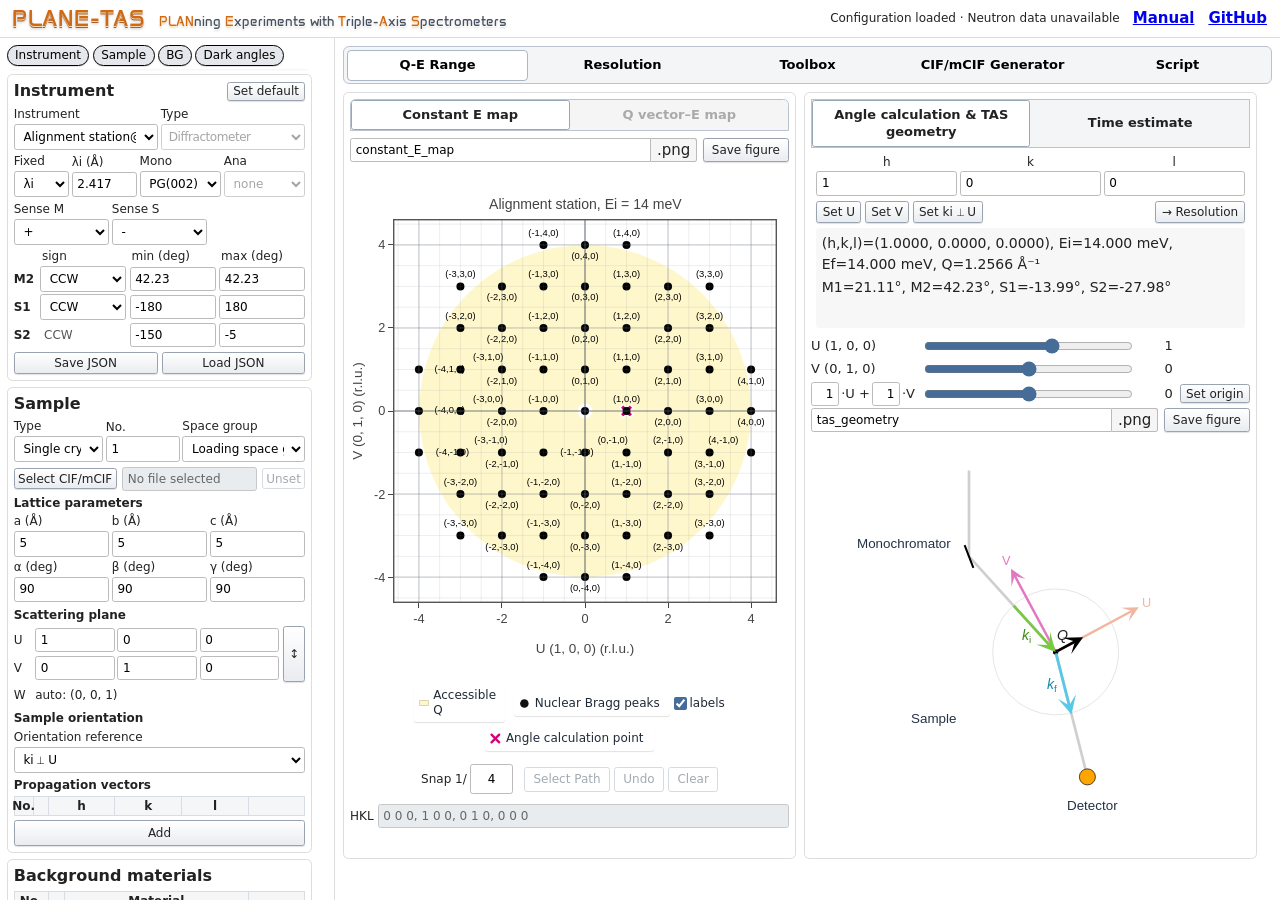
==== commit bb1afed1: "minor update" ====
--- a/index.html
+++ b/index.html
@@ -228,6 +228,7 @@
 </nav>
 <div class="main-scroll" id="mainScroll">
 <div aria-labelledby="tabQe" class="tab-panel" id="qePanel" role="tabpanel">
+<div class="error hidden" id="qeErrorBox" role="alert"></div>
 <div id="singleMain">
 <div class="chart-grid"><div class="qe-main-plot-column">
 <div aria-label="Q-E map view" class="geometry-card-tabs qe-map-tabs" role="tablist">
@@ -494,7 +495,7 @@
 <button id="convSaveFigure2D" type="button" disabled title="The three maps as one PNG">Save figure</button>
 <button id="convSetQE2D" type="button" disabled title="Show this 2D slice on the Q-E maps (Sample › Dispersion)">Set on Q-E</button>
 </div>
-<div class="convolution-show-row"><span class="convolution-show-title">Show:</span><span class="convolution-show-group" id="convGroupDispersion"><label class="checkbox-label"><input id="convShowDispersion" type="checkbox" checked/><span>dispersion</span></label></span><span class="convolution-show-group" title="FWHM resolution ellipses on a coarse grid of each map"><span class="convolution-show-name">ellipse:</span><label class="checkbox-label" title="Coherent: section through the resolution ellipsoid"><input id="convEllCoh" type="checkbox"/><span>coherent</span></label><label class="checkbox-label" title="Incoherent: projection of the resolution ellipsoid"><input id="convEllInc" type="checkbox"/><span>incoherent</span></label></span><span class="convolution-show-group" title="Slider positions as dashed lines"><span class="convolution-show-name">line:</span><label class="checkbox-label"><input id="convLineU" type="checkbox" checked/><span id="convLineULabel">U</span></label><label class="checkbox-label"><input id="convLineV" type="checkbox" checked/><span id="convLineVLabel">V</span></label><label class="checkbox-label"><input id="convLineE" type="checkbox" checked/><span id="convLineELabel">ħω</span></label></span><span class="convolution-zrange">Color scale <label class="checkbox-label" title="Logarithmic colour scale (values ≤ 0 take the lowest colour)"><input id="convLog2D" type="checkbox"/><span>log I</span></label><input id="convZmin" type="number" step="any" aria-label="Colour scale minimum" placeholder="auto"/> to <input id="convZmax" type="number" step="any" aria-label="Colour scale maximum" placeholder="auto"/></span></div>
+<div class="convolution-show-row"><span class="convolution-show-title">Show:</span><span class="convolution-show-group" id="convGroupDispersion"><label class="checkbox-label"><input id="convShowDispersion" type="checkbox" checked/><span>dispersion</span></label></span><span class="convolution-show-group" title="FWHM resolution ellipses on a coarse grid of each map"><span class="convolution-show-name">ellipse:</span><label class="checkbox-label" title="Coherent: section through the resolution ellipsoid"><input id="convEllCoh" type="checkbox"/><span>coherent</span></label><label class="checkbox-label" title="Incoherent: projection of the resolution ellipsoid"><input id="convEllInc" type="checkbox"/><span>incoherent</span></label></span><span class="convolution-show-group" title="Slider positions as dashed lines"><span class="convolution-show-name">line:</span><label class="checkbox-label"><input id="convLineU" type="checkbox" checked/><span id="convLineULabel">U</span></label><label class="checkbox-label"><input id="convLineV" type="checkbox" checked/><span id="convLineVLabel">V</span></label><label class="checkbox-label"><input id="convLineE" type="checkbox" checked/><span id="convLineELabel">ħω</span></label></span><span class="convolution-zrange"><label class="checkbox-label" title="Logarithmic colour scale (values ≤ 0 take the lowest colour)"><input id="convLog2D" type="checkbox"/><span>log I</span></label><span class="convolution-show-name">color scale:</span><input id="convZmin" type="number" step="any" aria-label="Colour scale minimum" title="Colour scale minimum (empty: automatic)"/><span>to</span><input id="convZmax" type="number" step="any" aria-label="Colour scale maximum" title="Colour scale maximum (empty: automatic)"/></span></div>
 <div class="convolution-plots">
 <div class="convolution-plot-col">
 <div class="geometry-sliders convolution-sliders">
--- a/styles/15-typography.css
+++ b/styles/15-typography.css
@@ -48,7 +48,8 @@
 .tab-panel .qe-spurion-warning,
 .tab-panel .time-estimate-message,
 .tab-panel .absorption-warning,
-.tab-panel #cifSpinIndividualInfo {
+.tab-panel #cifSpinIndividualInfo,
+.tab-panel #qeErrorBox {
   font-size: var(--plane-tab-warning-font) !important;
   line-height: 1.45;
 }
--- a/styles/16-convolution.css
+++ b/styles/16-convolution.css
@@ -103,14 +103,19 @@
 .convolution-show-row>*{flex:none}
 .convolution-show-row .checkbox-label{min-height:0;white-space:nowrap;align-self:center}
 .convolution-show-title{line-height:1.3}
+/* Convolution: the captions of the Show row (Show:, ellipse:, line:,
+   color scale:, to) and the check-box labels share one line height, so
+   all of them sit on one line whatever the font. */
+#resolutionConvolutionPane .convolution-show-row :is(.convolution-show-title,.convolution-show-name,.convolution-zrange > span,.checkbox-label,.checkbox-label > span){line-height:1.3}
 .convolution-show-sep{align-self:stretch;width:0;border-left:calc(1px * var(--tas-density)) solid #c8ced6;margin:0 calc(2px * var(--tas-density))}
 /* 2D Show row: dispersion | ellipse: coherent incoherent | line: U V ħω,
    the groups parted by a thin vertical line, then the colour scale. */
 #convPane2D .convolution-show-group{display:inline-flex;align-items:center;gap:calc(6px * var(--tas-density))}
 #convPane2D .convolution-show-group ~ .convolution-show-group{border-left:1px solid #b5bcc4;padding-left:calc(10px * var(--tas-density));margin-left:calc(4px * var(--tas-density))}
 #convPane2D .convolution-show-name{white-space:nowrap}
-/* Colour scale of the 2D maps (log I, min, max), at the end of the Show row.
-   The values are shown with three significant digits (1.32e-8, 0.0132). */
+/* Colour scale of the 2D maps at the end of the Show row: log I, then
+   "color scale:" min to max (used with and without log I).  The values are
+   shown with three significant digits (1.32e-8, 0.0132). */
 .convolution-zrange{margin-left:auto;display:inline-flex;align-items:center;gap:calc(5px * var(--tas-density));white-space:nowrap}
 .convolution-zrange input{width:calc(66px * var(--tas-density));min-width:calc(7ch + 10px)}
 #convPane2D .convolution-zrange .checkbox-label{display:inline-flex;margin-right:calc(6px * var(--tas-density))}
